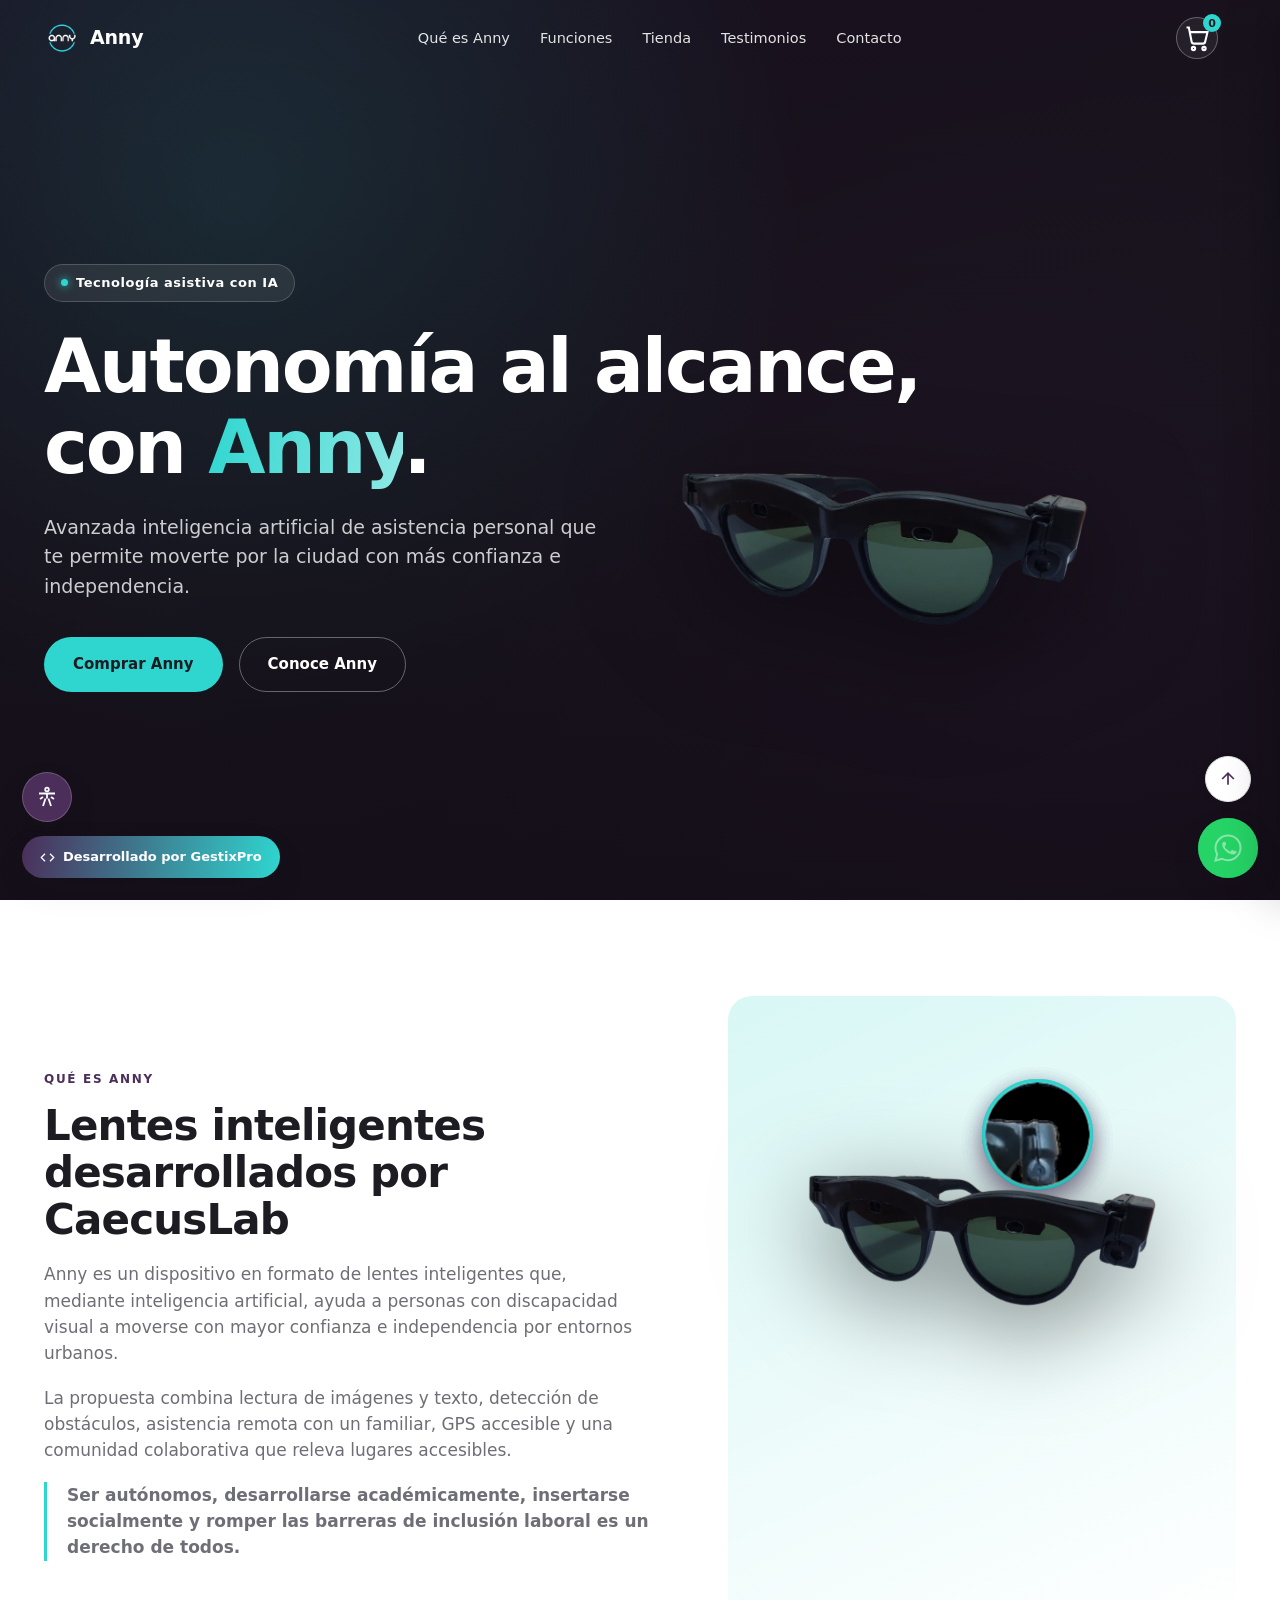
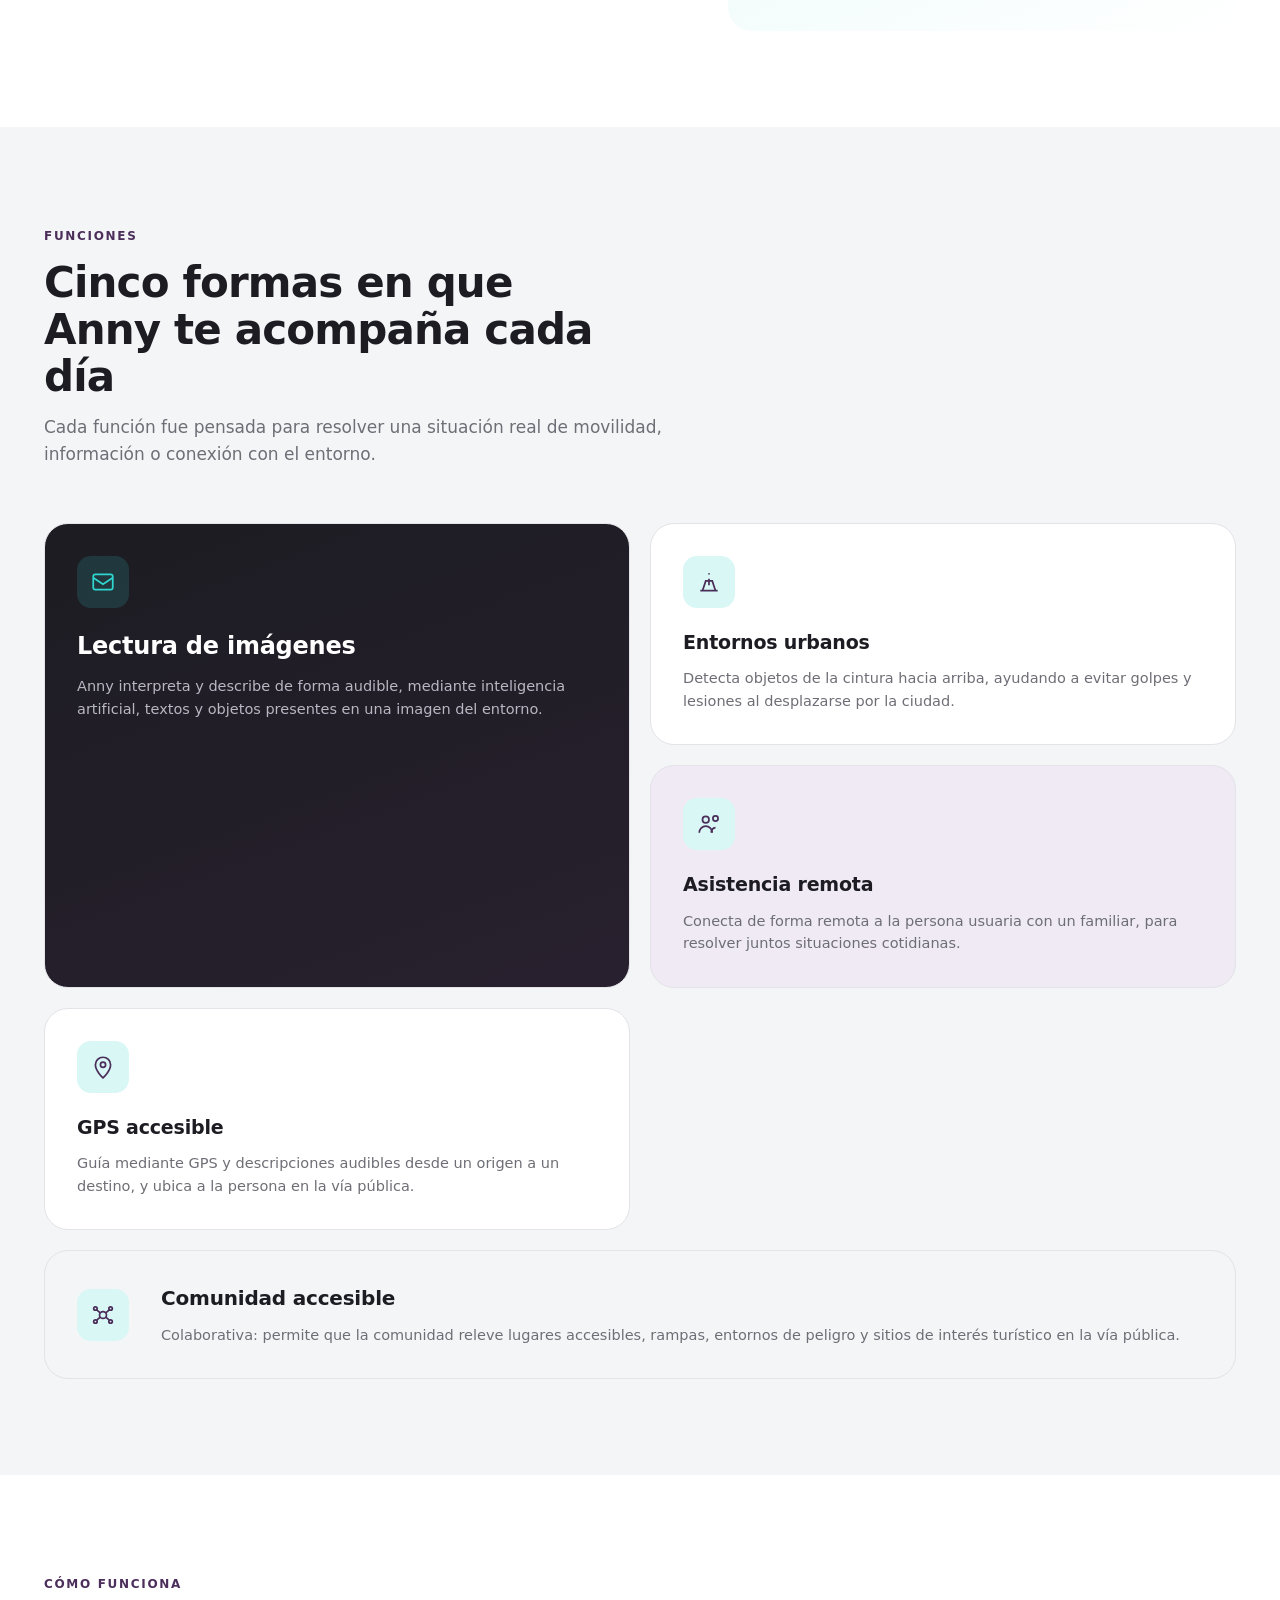
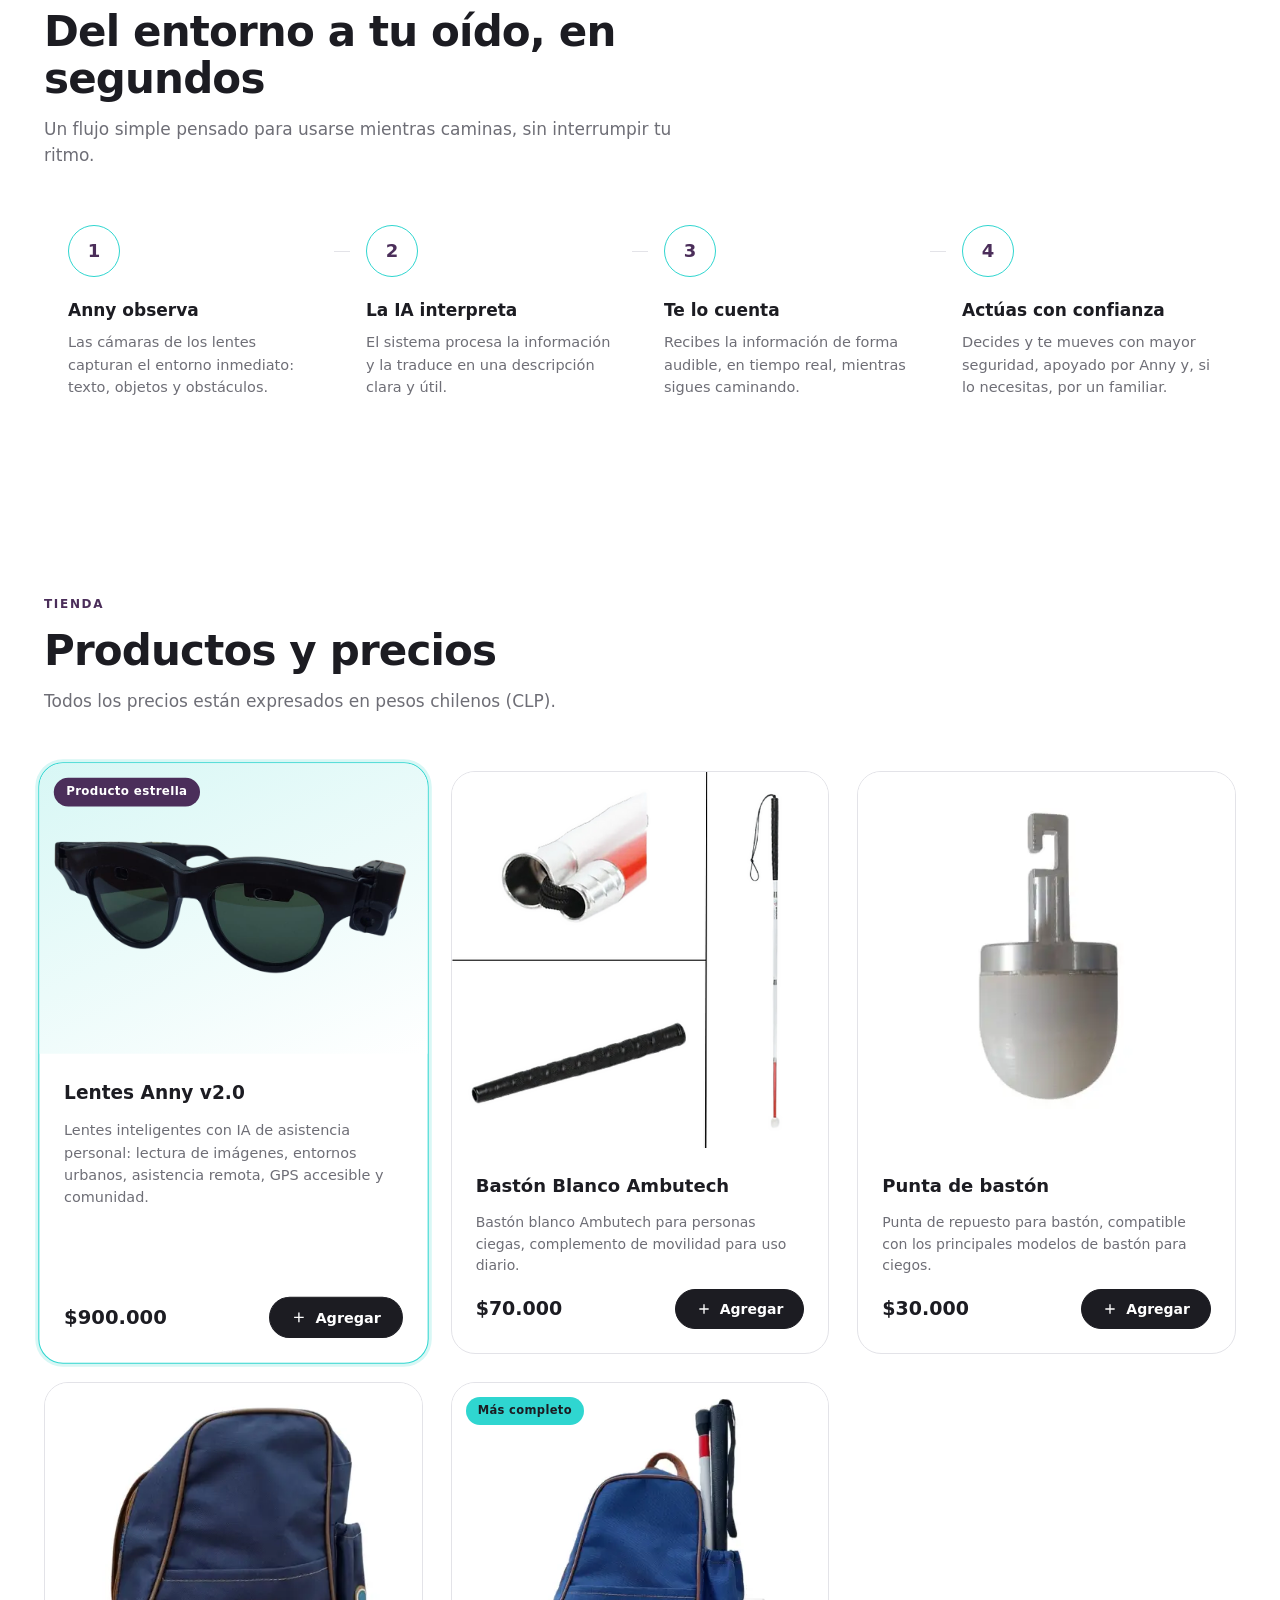
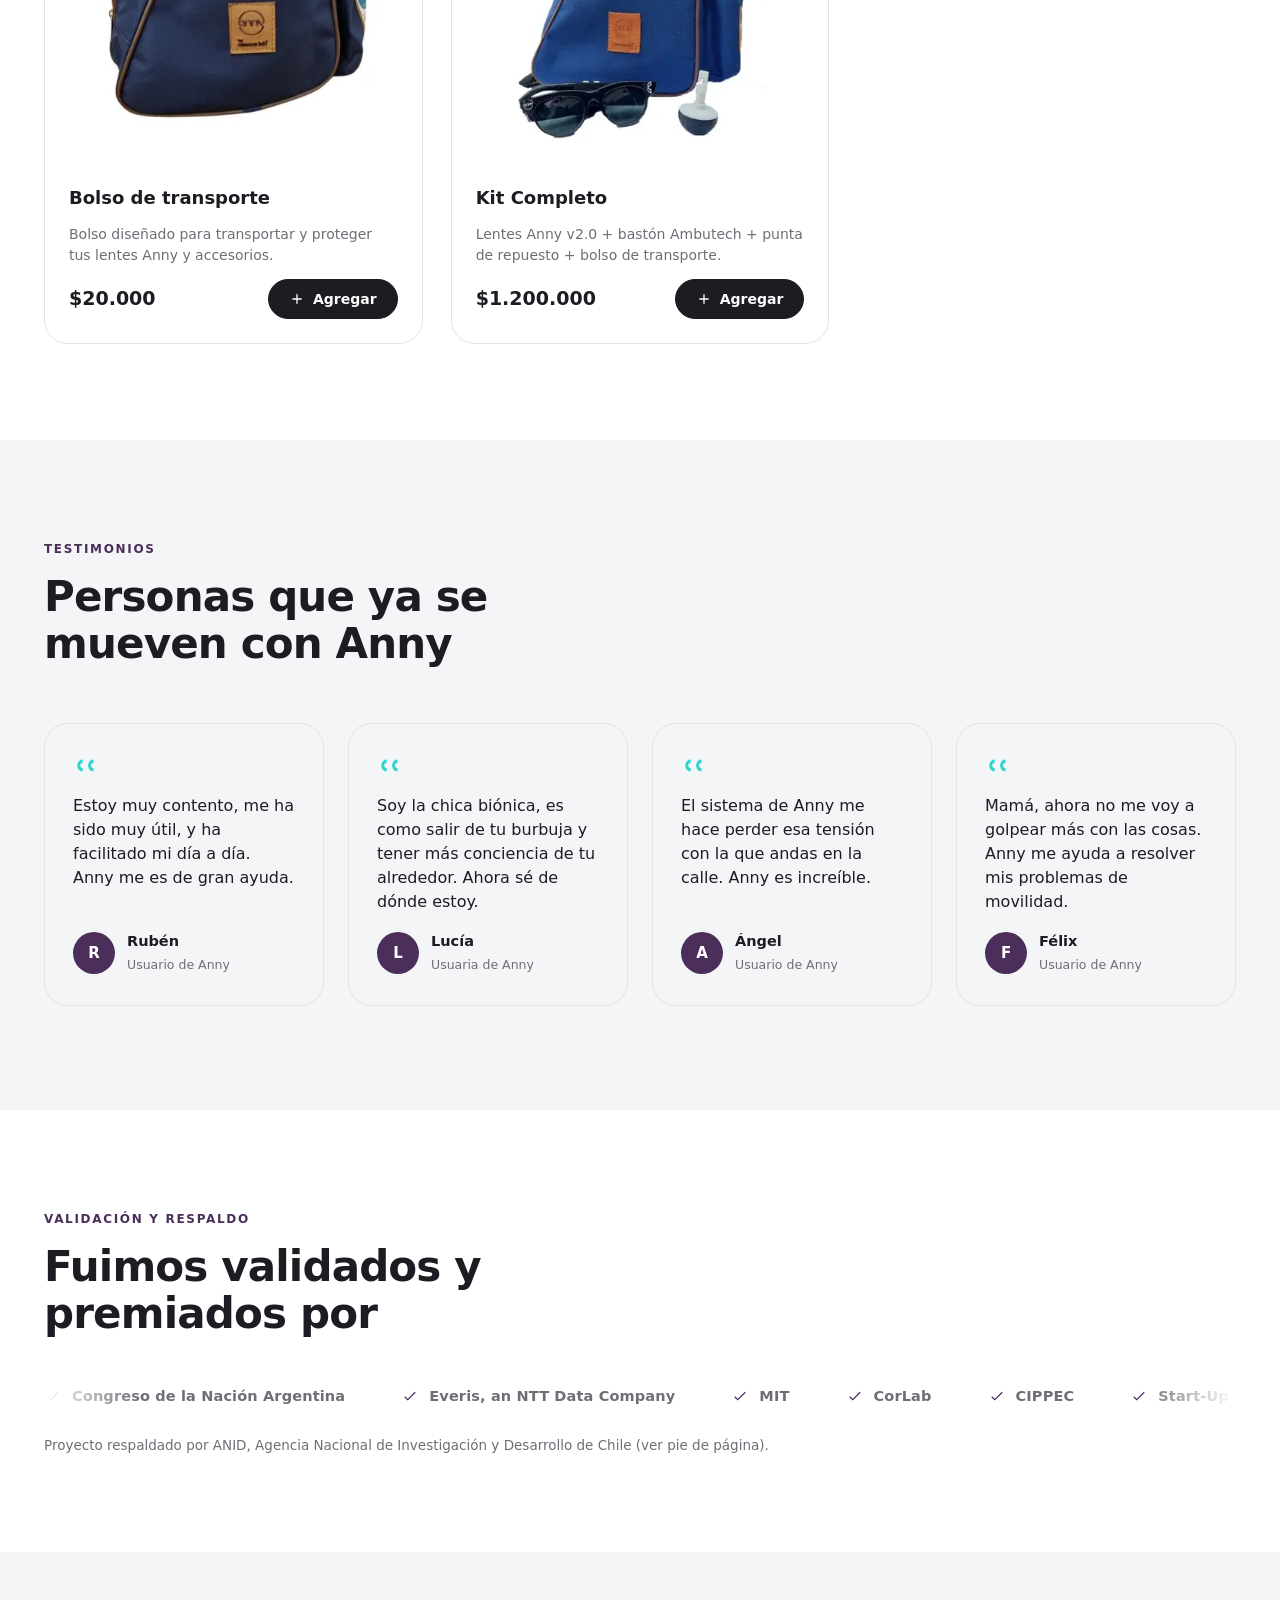
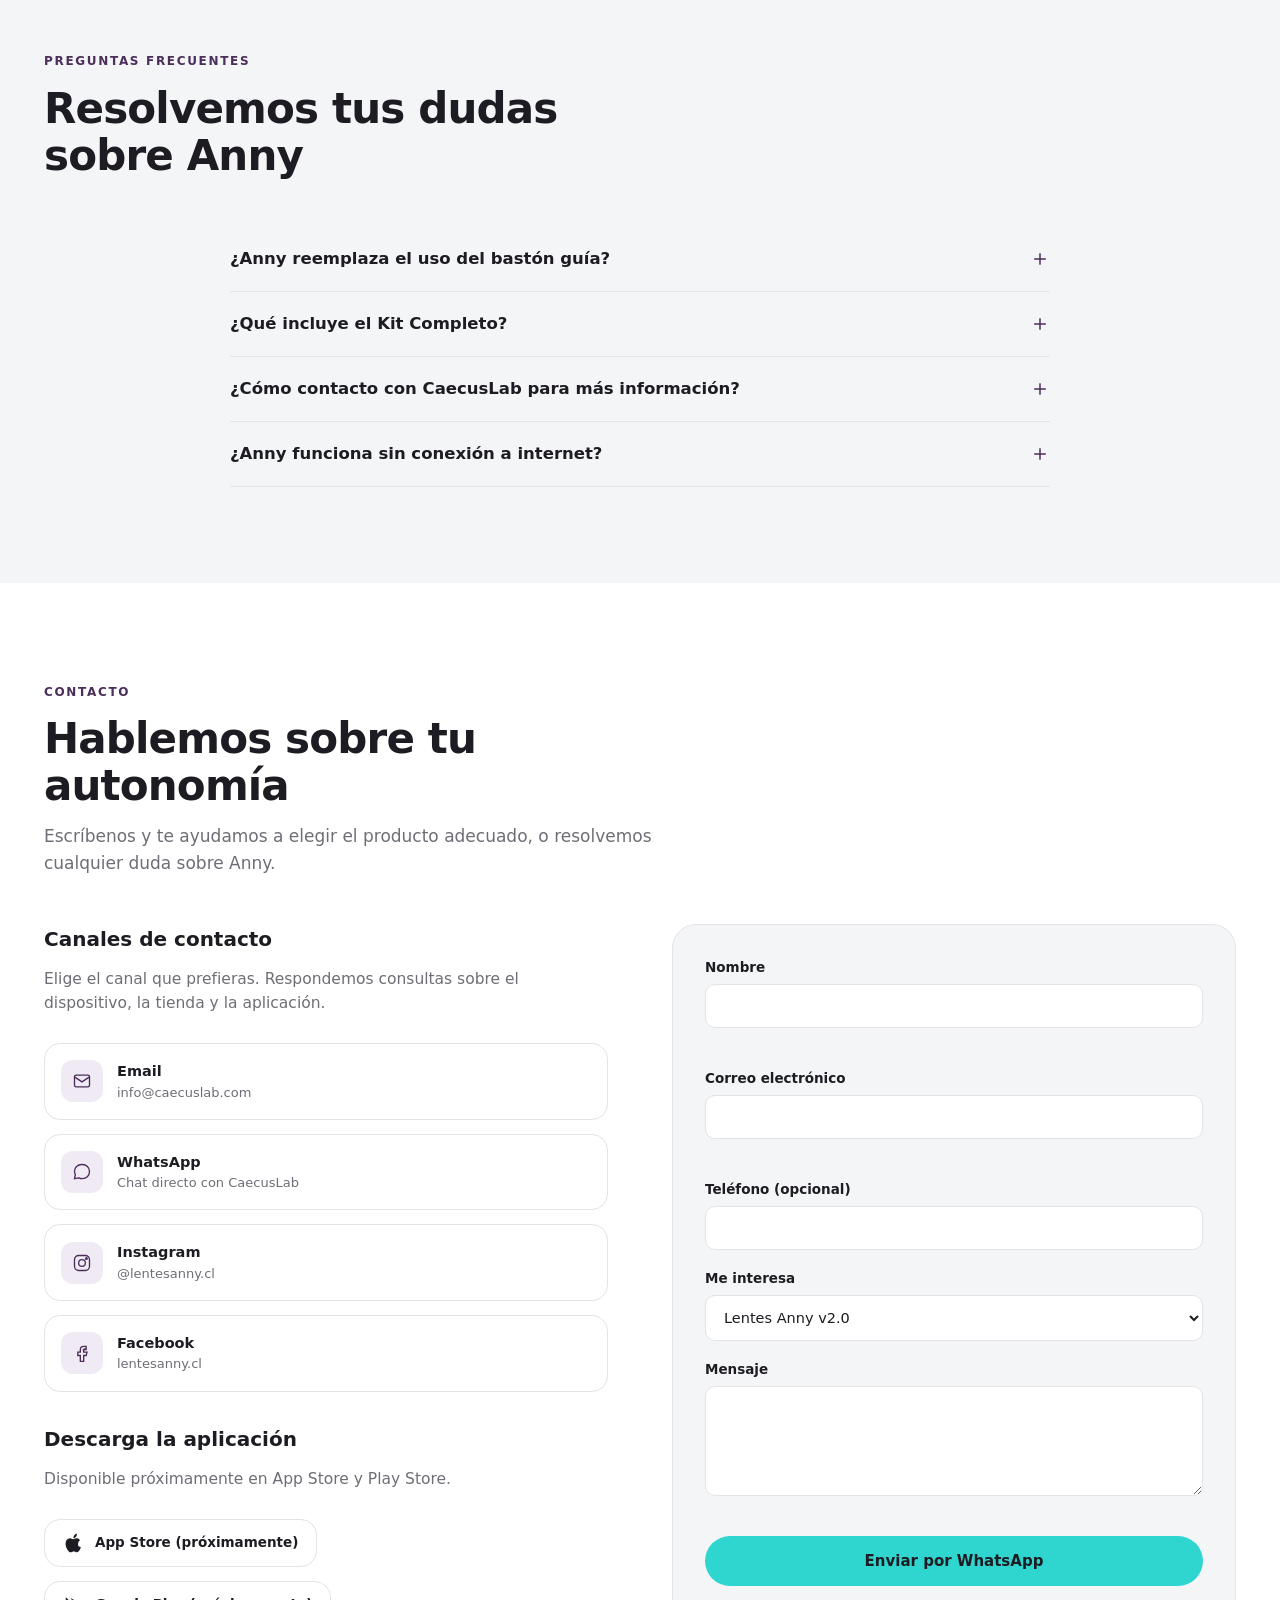
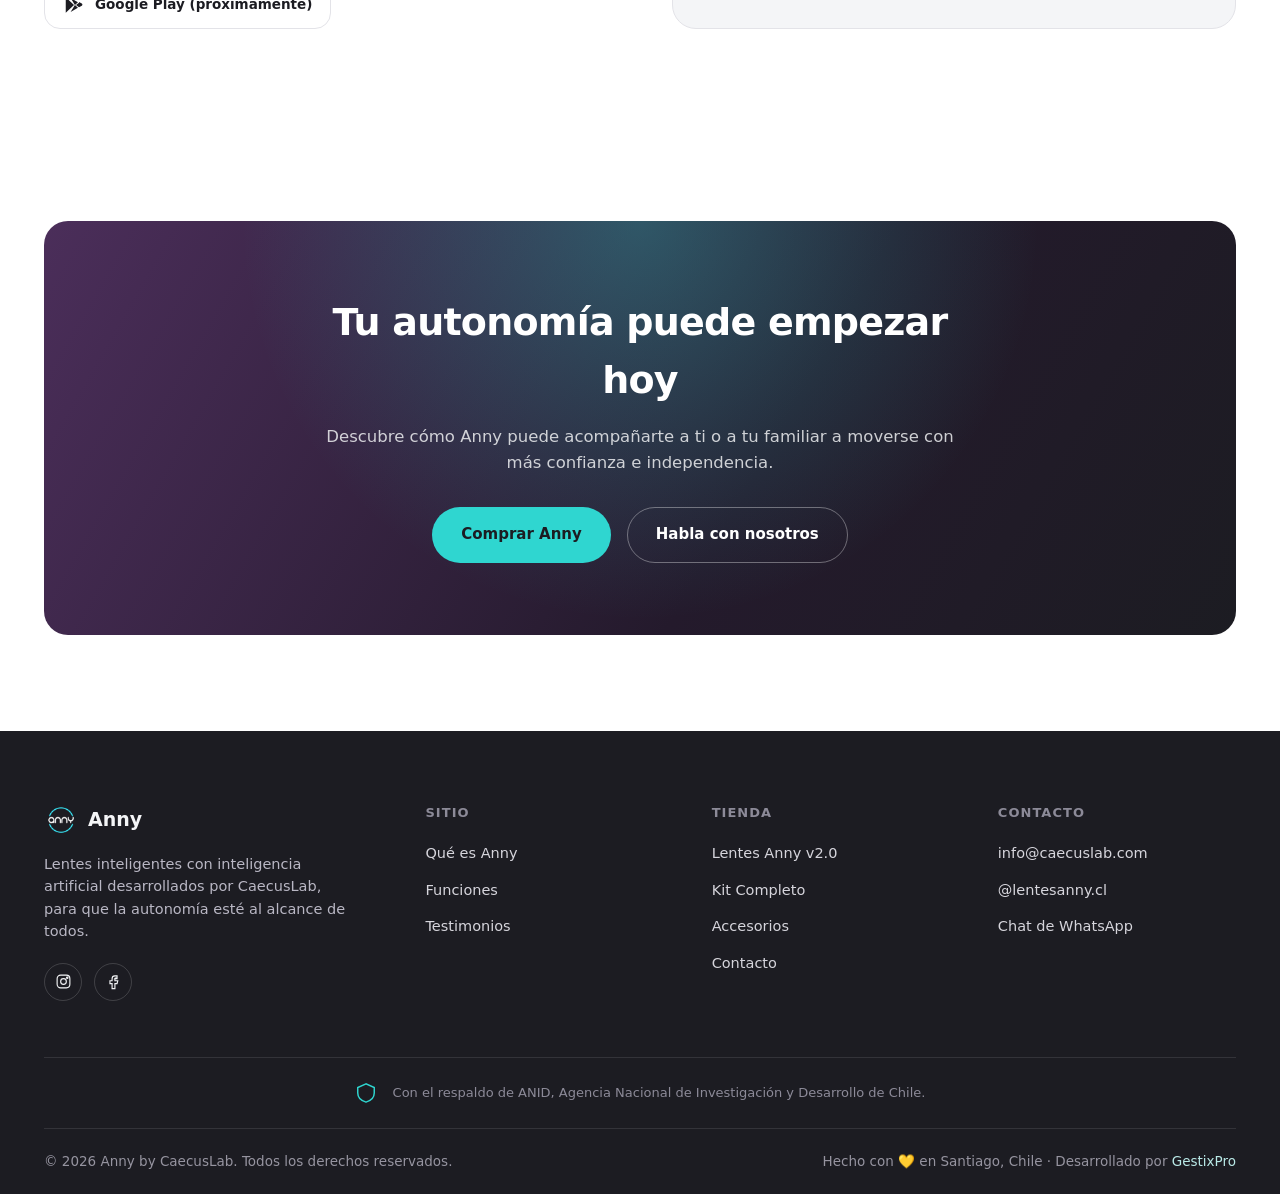
==== index.html @ d5f73e20 "Órbita de componentes en "Qué es Anny" y ajustes de secciones Reemplaza la imagen estática de la tar" ====
<!DOCTYPE html>
<html lang="es">
<head>
<meta charset="UTF-8">
<meta name="viewport" content="width=device-width, initial-scale=1.0">
<title>Anny by CaecusLab — Lentes inteligentes con IA para autonomía visual</title>
<meta name="description" content="Anny es un dispositivo en formato de lentes inteligentes que, mediante inteligencia artificial, ayuda a personas con discapacidad visual a moverse con mayor confianza e independencia. Autonomía al alcance.">
<meta name="keywords" content="lentes inteligentes, discapacidad visual, inteligencia artificial, tecnología asistiva, CaecusLab, Anny, accesibilidad">
<link rel="canonical" href="https://lentesanny.cl/">
<meta property="og:type" content="website">
<meta property="og:title" content="Anny by CaecusLab — Autonomía al alcance">
<meta property="og:description" content="Lentes inteligentes con inteligencia artificial que ayudan a personas con discapacidad visual a moverse con confianza e independencia.">
<meta property="og:url" content="https://lentesanny.cl/">
<meta property="og:locale" content="es_CL">
<meta name="twitter:card" content="summary_large_image">
<meta name="twitter:title" content="Anny by CaecusLab — Autonomía al alcance">
<meta name="twitter:description" content="Lentes inteligentes con IA para personas con discapacidad visual. Movilidad, seguridad y comunidad.">
<meta name="theme-color" content="#1C1C22">
<link rel="icon" type="image/png" href="assets/img/anny_logotipo.png">

<style>
/* ==========================================================================
   VARIABLES
   ========================================================================== */
:root{
  --purple:#4B2E5A;
  --purple-light:#EFEAF4;
  --turquoise:#2FD6D0;
  --turquoise-light:#D8F7F5;
  --white:#FFFFFF;
  --gray-light:#F4F5F7;
  --gray-mid:#6E6E76;
  --dark:#1C1C22;
  --border:#E3E3E8;
  --orange:#E8934A;
  --green:#4CAF7D;

  --font-display: 'Outfit', 'Segoe UI', system-ui, sans-serif;
  --font-body: 'Outfit', 'Segoe UI', system-ui, sans-serif;

  --radius-s:10px;
  --radius-m:16px;
  --radius-l:24px;
  --radius-pill:999px;

  --shadow-s: 0 2px 10px rgba(28,28,34,.05);
  --shadow-m: 0 12px 32px rgba(28,28,34,.08);
  --glow: 0 0 24px rgba(47,214,208,.35);

  --ease: cubic-bezier(.16,1,.3,1);
  --nav-h: 76px;
}

/* Accessibility modes toggled via body classes */
body.a11y-grayscale{ filter: grayscale(1); }
body.a11y-high-contrast{ background:#000 !important; }
body.a11y-high-contrast, body.a11y-high-contrast *{
  background-color:#000 !important; color:#fff !important; border-color:#fff !important;
}
body.a11y-negative-contrast{ filter: invert(1) hue-rotate(180deg); }
body.a11y-light-bg, body.a11y-light-bg *{
  background-color:#fff !important; color:#111 !important;
}
body.a11y-underline-links a{ text-decoration: underline !important; }
body.a11y-readable-font, body.a11y-readable-font *{
  font-family: Arial, Helvetica, sans-serif !important; letter-spacing: .01em !important;
}

@font-face{
  font-family:'Outfit';
  font-style:normal;
  font-weight:100 900;
  font-display:swap;
  src: local('Outfit');
}

*,*::before,*::after{ box-sizing:border-box; }
html{ scroll-behavior:smooth; -webkit-text-size-adjust:100%; }
html:focus-within{ scroll-behavior:smooth; }
@media (prefers-reduced-motion: reduce){
  html{ scroll-behavior:auto; }
  *,*::before,*::after{ animation-duration:.001ms !important; animation-iteration-count:1 !important; transition-duration:.001ms !important; scroll-behavior:auto !important; }
}

body{
  margin:0;
  font-family:var(--font-body);
  color:var(--dark);
  background:var(--white);
  line-height:1.55;
  font-size:16px;
  -webkit-font-smoothing:antialiased;
}

img{ max-width:100%; display:block; }
a{ color:inherit; text-decoration:none; }
button{ font-family:inherit; cursor:pointer; }
ul{ margin:0; padding:0; list-style:none; }
h1,h2,h3,h4,p{ margin:0; }

.container{ width:100%; max-width:1240px; margin:0 auto; padding:0 24px; }

:focus-visible{ outline:2px solid var(--turquoise); outline-offset:3px; border-radius:4px; }

.sr-only{
  position:absolute; width:1px; height:1px; padding:0; margin:-1px;
  overflow:hidden; clip:rect(0,0,0,0); white-space:nowrap; border:0;
}
.skip-link{
  position:absolute; left:16px; top:-60px; background:var(--dark); color:#fff;
  padding:12px 20px; border-radius:var(--radius-s); z-index:1000; transition:top .2s var(--ease);
}
.skip-link:focus{ top:16px; }

/* Section rhythm */
.section{ padding:96px 0; }
.section--tight{ padding:72px 0; }
.section--dark{ background:var(--dark); color:#F4F5F7; }
.section--alt{ background:var(--gray-light); }

.eyebrow{
  display:inline-block; font-size:12px; font-weight:600; letter-spacing:.14em;
  text-transform:uppercase; color:var(--purple); margin-bottom:14px;
}
.section--dark .eyebrow{ color:var(--turquoise); }

h2.section-title{
  font-size:clamp(28px,4vw,42px); font-weight:700; letter-spacing:-.02em; line-height:1.12;
  max-width:20ch;
}
.section-sub{
  color:var(--gray-mid); font-size:17px; max-width:60ch; margin-top:14px;
}
.section--dark .section-sub{ color:#B9B7C4; }

/* Buttons */
.btn{
  display:inline-flex; align-items:center; justify-content:center; gap:8px;
  padding:15px 28px; border-radius:var(--radius-pill); font-weight:600; font-size:15px;
  border:1px solid transparent; transition:transform .18s var(--ease), box-shadow .18s var(--ease), background .18s var(--ease), opacity .18s var(--ease);
  white-space:nowrap;
}
.btn:active{ transform: translateY(1px) scale(.98); }
.btn-primary{ background:var(--turquoise); color:var(--dark); }
.btn-primary:hover{ box-shadow:var(--glow); }
.btn-ghost-dark{ border-color:rgba(255,255,255,.35); color:#fff; background:transparent; }
.btn-ghost-dark:hover{ background:rgba(255,255,255,.08); }
.btn-outline{ border-color:var(--purple); color:var(--purple); background:transparent; }
.btn-outline:hover{ background:var(--purple-light); }
.btn-block{ width:100%; }
.btn-sm{ padding:10px 18px; font-size:14px; }

/* ==========================================================================
   NAVBAR
   ========================================================================== */
.navbar{
  position:fixed; top:0; left:0; right:0; z-index:500;
  height:var(--nav-h); display:flex; align-items:center;
  background:rgba(28,28,34,.0);
  transition:background .3s var(--ease), box-shadow .3s var(--ease), height .3s var(--ease);
}
.navbar .container{ display:flex; align-items:center; justify-content:space-between; height:100%; }
.navbar.is-scrolled{
  background:rgba(28,28,34,.86); backdrop-filter:blur(16px) saturate(160%); -webkit-backdrop-filter:blur(16px) saturate(160%);
  box-shadow:0 1px 0 rgba(255,255,255,.08); height:68px;
}
.nav-brand{ display:flex; align-items:center; gap:10px; font-weight:700; font-size:19px; letter-spacing:-.01em; color:#fff; }
.nav-brand img{ width:36px; height:36px; flex:none; object-fit:contain; }

.nav-links{ display:flex; align-items:center; gap:30px; }
.nav-links a{
  font-size:14.5px; font-weight:500; color:rgba(255,255,255,.88); position:relative; padding:6px 0;
  transition:color .2s var(--ease);
}
.nav-links a::after{
  content:""; position:absolute; left:0; right:0; bottom:0; height:2px; background:var(--turquoise);
  transform:scaleX(0); transform-origin:left; transition:transform .25s var(--ease);
}
.nav-links a:hover::after, .nav-links a:focus-visible::after{ transform:scaleX(1); }

.nav-actions{ display:flex; align-items:center; gap:14px; }

.cart-btn{
  position:relative; width:42px; height:42px; border-radius:50%; border:1px solid rgba(255,255,255,.3);
  background:rgba(255,255,255,.06); display:flex; align-items:center; justify-content:center; color:#fff;
  transition:background .2s var(--ease), border-color .2s var(--ease);
  margin-right:18px;
}
.navbar.is-scrolled .cart-btn{ border-color:rgba(255,255,255,.25); color:#fff; background:rgba(255,255,255,.08); }
.cart-btn:hover{ background:var(--turquoise); border-color:var(--turquoise); color:var(--dark); }
.cart-count{
  position:absolute; top:-4px; right:-4px; min-width:18px; height:18px; padding:0 4px; border-radius:999px;
  background:var(--turquoise); color:var(--dark); font-size:11px; font-weight:700; display:flex; align-items:center; justify-content:center;
}

.nav-toggle{
  display:none; width:42px; height:42px; border-radius:50%; border:1px solid rgba(255,255,255,.3);
  background:transparent; align-items:center; justify-content:center; color:#fff;
}
.navbar.is-scrolled .nav-toggle{ color:#fff; border-color:rgba(255,255,255,.25); }

@media (max-width:940px){
  .nav-links{
    position:fixed; top:var(--nav-h); left:0; right:0; bottom:0; background:var(--white);
    flex-direction:column; align-items:flex-start; padding:32px 24px; gap:4px; transform:translateX(100%);
    transition:transform .3s var(--ease); overflow-y:auto;
  }
  .nav-links.is-open{ transform:translateX(0); }
  .nav-links a{ color:var(--dark); width:100%; padding:14px 0; border-bottom:1px solid var(--border); font-size:17px; }
  .nav-toggle{ display:flex; }
}

/* ==========================================================================
   HERO
   ========================================================================== */
.hero{
  position:relative; min-height:100dvh; display:flex; align-items:center;
  overflow:hidden; color:#fff; padding-top:var(--nav-h);
}
.hero-media{ position:absolute; inset:0; z-index:0; }
.hero-media .hero-fallback{
  position:absolute; inset:0; width:100%; height:100%; object-fit:cover; object-position:center;
}
.hero-video-frame{ position:absolute; inset:0; width:100%; height:100%; overflow:hidden; pointer-events:none; }
.hero-video-frame iframe{
  position:absolute; left:50%; bottom:0; transform:translate(-50%,8vh);
  width:max(100vw,177.78vh); aspect-ratio:16/9;
  border:0;
}
.hero-fallback{
  background:
    radial-gradient(circle at 18% 22%, rgba(47,214,208,.35), transparent 45%),
    radial-gradient(circle at 82% 78%, rgba(75,46,90,.55), transparent 50%),
    linear-gradient(160deg, #201028 0%, #1C1C22 55%, #14141a 100%);
}
.hero-media::after{
  content:""; position:absolute; inset:0;
  background:linear-gradient(180deg, rgba(20,14,24,.55) 0%, rgba(20,14,24,.72) 55%, rgba(20,14,24,.92) 100%);
}
.hero-content{
  position:relative; z-index:2; padding:60px 0 80px;
  transition:opacity .45s var(--ease), transform .45s var(--ease), visibility .45s var(--ease);
}
.hero.text-hidden .hero-content{
  opacity:0; transform:translateY(14px); visibility:hidden; pointer-events:none;
}
.hero.text-hidden .hero-media::after{ opacity:.35; transition:opacity .45s var(--ease); }
.hero-media::after{ transition:opacity .45s var(--ease); }
.hero-eyebrow{
  display:inline-flex; align-items:center; gap:8px; padding:8px 16px; border-radius:var(--radius-pill);
  background:rgba(255,255,255,.08); border:1px solid rgba(255,255,255,.18); font-size:13px; font-weight:600;
  letter-spacing:.04em; margin-bottom:24px; backdrop-filter:blur(6px);
}
.hero-eyebrow .dot{ width:7px; height:7px; border-radius:50%; background:var(--turquoise); box-shadow:0 0 8px var(--turquoise); }
.hero h1{
  font-size:clamp(38px,6.4vw,74px); font-weight:700; letter-spacing:-.03em; line-height:1.1; max-width:21ch;
}
.hero h1 em{
  font-style:normal; background:linear-gradient(100deg,var(--turquoise),#8fe9e5);
  -webkit-background-clip:text; background-clip:text; color:transparent;
}
.hero p.lead{
  margin-top:24px; font-size:clamp(16px,1.7vw,19px); color:rgba(244,245,247,.82); max-width:46ch;
}
.hero-ctas{ margin-top:36px; display:flex; gap:16px; flex-wrap:wrap; }

.hero-product{
  position:absolute; right:clamp(10px,1.6vw,32px); left:clamp(10px,1.6vw,32px);
  top:calc(var(--nav-h) + clamp(190px,24vw,320px)); z-index:2;
  display:flex; align-items:flex-start; justify-content:flex-end;
  transition:opacity .45s var(--ease), transform .45s var(--ease);
  pointer-events:none;
}
.hero-product img{
  width:min(58vw,860px); max-width:100%; height:auto; display:block;
  filter:drop-shadow(0 28px 56px rgba(0,0,0,.5));
  animation:heroProductFloat 4.5s ease-in-out infinite;
  transform-origin:50% 100%;
}
@keyframes heroProductFloat{
  0%, 100%{ transform:translateY(0) rotate(0deg); }
  50%{ transform:translateY(-16px) rotate(-1.1deg); }
}
.hero.text-hidden .hero-product{ opacity:0; transform:translateY(14px) scale(.96); }
@media (prefers-reduced-motion: reduce){
  .hero-product img{ animation:none; }
}
@media (max-width:900px){
  .hero{ flex-wrap:wrap; }
  .hero-product{ position:relative; left:auto; right:auto; top:auto; justify-content:center; margin:32px auto 0; order:2; }
  .hero-product img{ width:min(70vw,340px); }
  .hero > .container{ order:1; width:100%; }
}
@media (max-width:620px){ .hero-product img{ width:min(62vw,260px); } }

/* Hero video controls bar: solo visibles cuando el video de fondo carga correctamente */
.hero-controls{
  display:none; height:42px;
  position:absolute; left:50%; bottom:28px; transform:translateX(-50%); z-index:3;
  align-items:center; gap:6px; padding:0 5px; border-radius:var(--radius-pill);
  background:rgba(20,14,24,.42); border:1px solid rgba(255,255,255,.16);
  backdrop-filter:blur(14px) saturate(160%); -webkit-backdrop-filter:blur(14px) saturate(160%);
  box-shadow:0 10px 30px rgba(0,0,0,.25);
  opacity:1; transition:opacity .5s var(--ease), transform .5s var(--ease);
}
.hero-controls.is-dimmed{
  opacity:.16; transform:translateX(-50%) scale(.96);
}
.hero-controls.is-dimmed:focus-within{
  opacity:1; transform:translateX(-50%) scale(1);
}
.hero.video-ready:not(.video-off) .hero-controls{ display:flex; }
.hero.text-hidden{ cursor:pointer; }
.hero.cursor-hidden, .hero.cursor-hidden *{ cursor:none; }
.hero-ctrl-btn{
  display:inline-flex; align-items:center; justify-content:center; gap:8px;
  width:42px; height:42px; border-radius:50%; border:1px solid transparent; background:transparent;
  color:#fff; transition:background .2s var(--ease), color .2s var(--ease), border-color .2s var(--ease), width .25s var(--ease);
}
.hero-ctrl-btn svg{ width:19px; height:19px; flex:none; }
.hero-ctrl-btn:hover{ background:rgba(255,255,255,.14); }
.hero-ctrl-btn[aria-pressed="true"]{ background:var(--turquoise); color:var(--dark); }
.hero-ctrl-sep{ width:1px; height:22px; background:rgba(255,255,255,.18); margin:0 2px; }
.hero-ctrl-label{
  width:auto; padding:0 16px 0 14px; border-radius:var(--radius-pill); gap:8px; font-size:13px; font-weight:600;
  white-space:nowrap;
}

/* Botón standalone para reactivar el fondo de video, cuando está en modo degradado */
.hero-video-on-btn{
  display:none; align-items:center; gap:10px; height:42px;
  position:absolute; left:50%; bottom:28px; transform:translateX(-50%); z-index:3;
  padding:0 22px 0 18px; border-radius:var(--radius-pill); border:1px solid rgba(255,255,255,.18);
  background:rgba(20,14,24,.5); color:#fff; font-size:14px; font-weight:600;
  backdrop-filter:blur(14px) saturate(160%); -webkit-backdrop-filter:blur(14px) saturate(160%);
  box-shadow:0 10px 30px rgba(0,0,0,.25);
  transition:background .2s var(--ease), transform .15s var(--ease);
}
.hero-video-on-btn svg{ width:20px; height:20px; flex:none; color:var(--turquoise); }
.hero-video-on-btn:hover{ background:rgba(255,255,255,.14); }
.hero-video-on-btn:active{ transform:translateX(-50%) scale(.97); }
.hero.video-ready.video-off .hero-video-on-btn{ display:inline-flex; }
.hero.video-off .hero-media .hero-video-frame{ display:none; }

@media (max-width:640px){
  .hero{ padding-top:64px; }
  .hero-content{ padding:40px 0 64px; }
  .hero-ctas{ flex-direction:column; }
  .hero-ctas .btn{ width:100%; }
  .hero-controls{ bottom:18px; height:38px; gap:4px; padding:0 4px; }
  .hero-ctrl-btn{ width:38px; height:38px; }
  .hero-ctrl-label span{ display:none; }
  .hero-ctrl-label{ padding:0 12px; }
  .hero-video-on-btn{ bottom:18px; height:38px; padding:0 18px 0 15px; font-size:13px; }
}

/* ==========================================================================
   QUE ES ANNY
   ========================================================================== */
.about-grid{
  display:grid; grid-template-columns:1.1fr .9fr; gap:64px; align-items:center;
}
.about-copy{ max-width:760px; }
.about-copy p{ color:var(--gray-mid); font-size:17px; margin-top:18px; max-width:56ch; }
.about-quote{
  margin-top:28px; padding-left:20px; border-left:3px solid var(--turquoise); font-weight:600;
  font-size:19px; color:var(--dark); max-width:44ch;
}
.about-visual{
  position:relative; aspect-ratio:4/5; border-radius:var(--radius-l); overflow:hidden;
  background:linear-gradient(155deg,var(--purple),#241a2c);
}
.about-visual img{ width:100%; height:100%; object-fit:cover; opacity:.9; mix-blend-mode:luminosity; }
.about-visual::after{
  content:""; position:absolute; inset:0; pointer-events:none;
  background:radial-gradient(circle at 30% 20%, rgba(47,214,208,.4), transparent 55%);
}
/* Tarjeta "Qué es Anny": los lentes son el protagonista al centro y los 4
   componentes orbitan a su alrededor en sentido horario, a ritmo constante.
   El detalle de cada uno se lee en un panel anclado al pie de la tarjeta,
   para que nada se superponga nunca a los lentes. */
.about-visual--lentes{
  background:linear-gradient(155deg,var(--turquoise-light),#fff);
}
.about-visual--lentes::after{ display:none; }

/* Escenario: ocupa la parte superior y reserva el pie para el panel de texto. */
.lentes-stage{
  position:absolute; left:50%; top:42%; transform:translate(-50%,-50%);
  width:100%; aspect-ratio:1/1;
}
/* lentes.png lleva ~23% de margen transparente a cada lado: el lente visible
   ocupa sólo el 54,4% del ancho del archivo. Dimensionamos contra esa fracción
   para razonar en "lente visible" y no en "caja"; lo que sobresale de la
   tarjeta es transparente y el overflow:hidden lo absorbe. */
.about-visual--lentes{ --lentes-art:.544; }
.about-visual--lentes .about-visual-static-lentes{
  position:absolute; left:50%; top:50%; transform:translate(-50%,-50%);
  z-index:2; width:calc(68% / var(--lentes-art)); max-width:none; height:auto;
  opacity:1; mix-blend-mode:normal;
  /* Decorativo: su caja es más ancha que la tarjeta y taparía el hover de las
     fotos que pasan por detrás. Sin esto no se pueden apuntar en esa mitad. */
  pointer-events:none;
  filter:drop-shadow(0 22px 44px rgba(75,46,90,.3));
  transition:opacity .4s var(--ease);
}
.about-visual--lentes:not(.is-filled) .about-visual-static-lentes{ opacity:0; }

/* Órbita: un anillo cuadrado por componente, girando con el mismo periodo y
   desfasado un cuarto de vuelta mediante animation-delay negativo.
   El z-index vive en el anillo (su transform crea el contexto de apilado),
   de modo que la mitad derecha del recorrido pasa por detrás de los lentes
   y la izquierda por delante. */
.lentes-orbit{
  position:absolute; left:50%; top:50%; transform:translate(-50%,-50%);
  width:72%; aspect-ratio:1/1;
}
.lentes-ring{
  position:absolute; inset:0; pointer-events:none; will-change:transform;
  animation:lentes-orbit 48s linear infinite;
  animation-delay:calc(var(--i) * -12s);
}
.lentes-dot{
  /* Centrado sobre la circunferencia del anillo, no colgando de su borde. */
  position:absolute; left:50%; top:0;
  width:30%; aspect-ratio:1/1; padding:0;
  border:3px solid var(--turquoise); border-radius:50%;
  background:#fff; cursor:pointer; pointer-events:auto;
  box-shadow:0 8px 22px rgba(75,46,90,.22); outline-offset:4px;
  will-change:transform, filter;
  /* Contrarresta el giro del anillo (la foto nunca se ve cabeza abajo) y
     aplica la perspectiva: crece al acercarse, se achica al alejarse. */
  animation:lentes-orbit-counter 48s linear infinite;
  animation-delay:calc(var(--i) * -12s);
  /* `scale` es independiente de `transform`, así no pisa la animación de órbita. */
  scale:.88; opacity:0;
  transition:scale .32s var(--ease), opacity .32s var(--ease), box-shadow .25s var(--ease);
}
.about-visual--lentes.in .lentes-dot{
  scale:1; opacity:1;
  transition-delay:calc(var(--i) * 70ms);
}
.lentes-dot img{
  width:100%; height:100%; border-radius:50%; object-fit:cover;
  opacity:1; mix-blend-mode:normal; display:block;
}
@media (hover:hover) and (pointer:fine){
  .about-visual--lentes.in .lentes-dot:hover{
    scale:1.08; box-shadow:0 14px 32px rgba(75,46,90,.34); transition-delay:0ms;
  }
}
.about-visual--lentes.in .lentes-dot:focus-visible,
.about-visual--lentes.in .lentes-dot[aria-expanded="true"]{
  scale:1.08; box-shadow:0 14px 32px rgba(75,46,90,.34); transition-delay:0ms;
}
.lentes-dot:active{ scale:1.02; }

/* Al leer un componente se detiene la órbita: el usuario no persigue el dato. */
.about-visual--lentes.is-reading .lentes-ring,
.about-visual--lentes.is-reading .lentes-dot{ animation-play-state:paused; }

/* 0% = arriba. 0–50% recorre la mitad derecha (detrás de los lentes),
   50–100% la mitad izquierda (por delante). Los saltos de z-index se hacen
   en el punto más alto y más bajo del recorrido, donde no hay solape. */
@keyframes lentes-orbit{
  0%     { transform:rotate(0deg);    z-index:1; }
  49.99% { transform:rotate(180deg);  z-index:1; }
  50%    { transform:rotate(180deg);  z-index:3; }
  99.99% { transform:rotate(359.9deg); z-index:3; }
  100%   { transform:rotate(360deg);  z-index:1; }
}
/* La contra-rotación mantiene la foto derecha. El tamaño es constante en todo
   el recorrido; la profundidad la dan el orden de apilado y un brillo apenas
   más bajo en la mitad que pasa por detrás. */
@keyframes lentes-orbit-counter{
  0%   { transform:translate(-50%,-50%) rotate(0deg);    filter:brightness(1); }
  25%  { transform:translate(-50%,-50%) rotate(-90deg);  filter:brightness(.95); }
  50%  { transform:translate(-50%,-50%) rotate(-180deg); filter:brightness(1); }
  75%  { transform:translate(-50%,-50%) rotate(-270deg); filter:brightness(1); }
  100% { transform:translate(-50%,-50%) rotate(-360deg); filter:brightness(1); }
}

/* Panel de lectura, siempre al pie y nunca sobre los lentes. */
.lentes-tip{
  position:absolute; z-index:5; left:16px; right:16px; bottom:16px;
  padding:14px 16px; border-radius:var(--radius-m);
  background:rgba(255,255,255,.97); backdrop-filter:blur(8px);
  box-shadow:0 16px 40px rgba(75,46,90,.24);
  font-size:13.5px; line-height:1.5; color:var(--gray-mid); text-align:left;
  opacity:0; transform:translateY(8px); pointer-events:none;
  transition:opacity .2s var(--ease), transform .2s var(--ease);
}
.lentes-tip strong{ display:block; color:var(--dark); margin-bottom:2px; }
.about-visual--lentes.is-reading .lentes-tip{ opacity:1; transform:translateY(0); }

@media (prefers-reduced-motion: reduce){
  .lentes-ring, .lentes-dot{ animation:none; }
  .lentes-ring{ transform:rotate(calc(var(--i) * 90deg)); z-index:3; }
  .lentes-ring:nth-child(2){ z-index:1; }
  .lentes-dot{ transform:translate(-50%,-50%) rotate(calc(var(--i) * -90deg)); }
}

.lentes-flying{
  position:absolute; top:0; left:0; z-index:60; pointer-events:none;
  /* El JS fija el ancho en px; sin esto el max-width global lo recortaría
     al llegar a la tarjeta, donde la caja del PNG supera el 100%. */
  max-width:none;
  opacity:0; will-change:transform, width, height;
  filter:drop-shadow(0 24px 48px rgba(0,0,0,.5));
}
.lentes-flying.is-active{ opacity:1; }
@media (prefers-reduced-motion: reduce){
  .lentes-flying{ display:none; }
  .about-visual--lentes .about-visual-static-lentes{ opacity:1 !important; }
  .about-visual--lentes .lentes-dot{ opacity:1; scale:1; }
}
.about-badge{
  position:absolute; left:24px; bottom:24px; z-index:2; padding:14px 18px; border-radius:var(--radius-m);
  background:rgba(255,255,255,.92); backdrop-filter:blur(8px); box-shadow:var(--shadow-m);
  display:flex; align-items:center; gap:12px;
}
.about-badge svg{ width:26px; height:26px; color:var(--purple); flex:none; }
.about-badge strong{ display:block; font-size:14px; }
.about-badge span{ display:block; font-size:12.5px; color:var(--gray-mid); }

@media (max-width:900px){
  .about-grid{ grid-template-columns:1fr; gap:36px; }
  .about-visual{ order:-1; aspect-ratio:16/10; }
  .about-visual--lentes{ order:-1; aspect-ratio:1/1; width:100%; max-width:460px; margin:0 auto; }
  .lentes-stage{ top:48%; }
  .lentes-orbit{ width:70%; }
  .about-visual--lentes .about-visual-static-lentes{ width:calc(64% / var(--lentes-art)); }
  .lentes-tip{ left:12px; right:12px; bottom:12px; font-size:13px; padding:12px 14px; }
}
/* En pantallas angostas el panel ocupa proporcionalmente más alto: se sube la
   órbita para que el texto siga cayendo por debajo de todo. */
@media (max-width:520px){
  .lentes-stage{ top:47%; }
  .lentes-orbit{ width:68%; }
  .about-visual--lentes .about-visual-static-lentes{ width:calc(62% / var(--lentes-art)); }
  .lentes-tip{ left:10px; right:10px; bottom:10px; font-size:12.5px; padding:11px 13px; }
}

/* ==========================================================================
   FUNCIONES (bento)
   ========================================================================== */
.functions-bento{
  display:grid; grid-template-columns:repeat(6,1fr); gap:20px; margin-top:56px;
}
.func-card{
  border-radius:var(--radius-l); padding:32px; position:relative; overflow:hidden;
  border:1px solid var(--border); background:var(--white); transition:transform .3s var(--ease), box-shadow .3s var(--ease);
}
.func-card:hover{ transform:translateY(-4px); box-shadow:var(--shadow-m); }
.func-card .icon-wrap{
  width:52px; height:52px; border-radius:14px; background:var(--turquoise-light); color:var(--purple);
  display:flex; align-items:center; justify-content:center; margin-bottom:20px;
}
.func-card .icon-wrap svg{ width:26px; height:26px; }
.func-card h3{ font-size:19px; font-weight:700; letter-spacing:-.01em; }
.func-card p{ margin-top:10px; color:var(--gray-mid); font-size:14.5px; }

.func-1{ grid-column:span 3; grid-row:span 2; background:linear-gradient(160deg,var(--dark),#28202e); color:#fff; }
.func-1 p{ color:#B9B7C4; }
.func-1 .icon-wrap{ background:rgba(47,214,208,.15); color:var(--turquoise); }
.func-1 h3{ font-size:24px; }

.func-2{ grid-column:span 3; }
.func-3{ grid-column:span 3; background:var(--purple-light); }
.func-4{ grid-column:span 3; }
.func-5{ grid-column:span 6; display:flex; align-items:center; gap:32px; background:var(--gray-light); }
.func-5 .icon-wrap{ margin-bottom:0; flex:none; }
.func-5 .func-text h3{ font-size:20px; }

@media (max-width:900px){
  .functions-bento{ grid-template-columns:1fr; }
  .func-1,.func-2,.func-3,.func-4,.func-5{ grid-column:span 1; }
  .func-5{ flex-direction:column; align-items:flex-start; text-align:left; }
}

/* ==========================================================================
   COMO FUNCIONA (steps)
   ========================================================================== */
.steps{
  display:grid; grid-template-columns:repeat(4,1fr); gap:0; margin-top:56px; position:relative;
}
.step{ padding:0 24px; position:relative; }
.step:not(:last-child)::after{
  content:""; position:absolute; top:26px; right:-8px; width:16px; height:1px; background:var(--border);
}
.step-num{
  width:52px; height:52px; border-radius:50%; border:1.5px solid var(--turquoise); color:var(--purple);
  display:flex; align-items:center; justify-content:center; font-weight:700; font-size:18px; margin-bottom:20px;
}
.step h3{ font-size:17px; font-weight:700; }
.step p{ margin-top:8px; color:var(--gray-mid); font-size:14.5px; }

@media (max-width:900px){
  .steps{ grid-template-columns:1fr; gap:36px; }
  .step:not(:last-child)::after{ display:none; }
  .step{ padding:0; }
}

/* ==========================================================================
   COMUNIDAD
   ========================================================================== */
.community{
  border-radius:var(--radius-l); overflow:hidden; position:relative;
  background:linear-gradient(135deg,var(--purple) 0%, var(--dark) 100%);
  padding:64px; color:#fff; display:grid; grid-template-columns:1.1fr .9fr; gap:48px; align-items:center;
}
.community::before{
  content:""; position:absolute; inset:0; opacity:.5; pointer-events:none;
  background:radial-gradient(circle at 85% 20%, rgba(47,214,208,.35), transparent 50%);
}
.community-content{ position:relative; z-index:1; }
.community-content p{ margin-top:16px; color:rgba(244,245,247,.82); max-width:48ch; font-size:16.5px; }
.community-stats{ position:relative; z-index:1; display:grid; grid-template-columns:1fr 1fr; gap:20px; }
.stat-card{
  background:rgba(255,255,255,.06); border:1px solid rgba(255,255,255,.14); border-radius:var(--radius-m);
  padding:22px; backdrop-filter:blur(6px);
}
.stat-card svg{ width:24px; height:24px; color:var(--turquoise); margin-bottom:12px; }
.stat-card strong{ display:block; font-size:15px; font-weight:700; }
.stat-card span{ display:block; margin-top:6px; font-size:13px; color:#B9B7C4; }

@media (max-width:900px){
  .community{ grid-template-columns:1fr; padding:40px 24px; }
}

/* ==========================================================================
   PRODUCTOS
   ========================================================================== */
.products-grid{ display:grid; grid-template-columns:repeat(3,1fr); gap:28px; margin-top:56px; }
.product-card{
  border:1px solid var(--border); border-radius:var(--radius-l); overflow:hidden; background:#fff;
  display:flex; flex-direction:column; transition:box-shadow .25s var(--ease), transform .25s var(--ease);
}
.product-card:hover{ box-shadow:var(--shadow-m); transform:translateY(-3px); }
.product-media{
  aspect-ratio:4/3; background:var(--gray-light); position:relative; display:flex; align-items:center; justify-content:center;
}
.product-media svg{ width:64px; height:64px; color:var(--purple); opacity:.85; }
.product-media img{ width:100%; height:100%; object-fit:cover; }
.product-card.featured .product-media{ background:linear-gradient(155deg,var(--purple),#241a2c); }
.product-card.featured .product-media svg{ color:var(--turquoise); }
.product-card.product-hero{ border-color:var(--turquoise); box-shadow:0 0 0 3px var(--turquoise-light); transform:scale(1.03); z-index:1; }
.product-card.product-hero:hover{ transform:scale(1.03) translateY(-3px); }
.product-card.product-hero .product-media{ background:linear-gradient(155deg,var(--turquoise-light),#fff); }
.product-card.product-hero .product-tag{ background:var(--purple); color:#fff; }
@media (max-width:900px){ .product-card.product-hero{ transform:none; } .product-card.product-hero:hover{ transform:translateY(-3px); } }
.product-tag{
  position:absolute; top:14px; left:14px; background:var(--turquoise); color:var(--dark); font-size:11.5px;
  font-weight:700; padding:5px 12px; border-radius:var(--radius-pill); letter-spacing:.03em;
}
.product-body{ padding:24px; display:flex; flex-direction:column; gap:12px; flex:1; }
.product-body h3{ font-size:18px; font-weight:700; }
.product-body p{ color:var(--gray-mid); font-size:14px; flex:1; }
.product-footer{ display:flex; align-items:center; justify-content:space-between; margin-top:auto; gap:12px; }
.product-price{ font-size:19px; font-weight:700; }
.add-cart-btn{
  border-radius:var(--radius-pill); background:var(--dark); color:#fff; padding:11px 20px; font-size:14px; font-weight:600;
  border:1px solid var(--dark); display:inline-flex; align-items:center; gap:8px; transition:background .2s var(--ease), transform .15s var(--ease);
}
.add-cart-btn:hover{ background:var(--purple); border-color:var(--purple); }
.add-cart-btn:active{ transform:scale(.96); }
.add-cart-btn svg{ width:16px; height:16px; }

@media (max-width:900px){ .products-grid{ grid-template-columns:1fr 1fr; } }
@media (max-width:620px){ .products-grid{ grid-template-columns:1fr; } }

/* ==========================================================================
   TESTIMONIOS
   ========================================================================== */
.testi-track-wrap{ margin-top:56px; overflow:hidden; }
.testi-track{
  display:grid; grid-auto-flow:column; grid-auto-columns:minmax(280px,1fr); gap:24px;
  overflow-x:auto; scroll-snap-type:x mandatory; padding-bottom:8px;
}
.testi-track::-webkit-scrollbar{ height:6px; }
.testi-track::-webkit-scrollbar-thumb{ background:var(--border); border-radius:99px; }
.testi-card{
  scroll-snap-align:start; border:1px solid var(--border); border-radius:var(--radius-l); padding:28px;
  background:var(--gray-light); display:flex; flex-direction:column; gap:16px;
}
.testi-card svg.quote-mark{ width:26px; height:26px; color:var(--turquoise); }
.testi-card p{ font-size:16px; line-height:1.5; color:var(--dark); flex:1; }
.testi-author{ display:flex; align-items:center; gap:12px; }
.testi-avatar{
  width:42px; height:42px; border-radius:50%; background:var(--purple); color:#fff; font-weight:700;
  display:flex; align-items:center; justify-content:center; flex:none; font-size:15px;
}
.testi-author strong{ font-size:14.5px; display:block; }
.testi-author span{ font-size:12.5px; color:var(--gray-mid); }

/* ==========================================================================
   VALIDACION
   ========================================================================== */
.trust-marquee-wrap{ overflow:hidden; margin-top:48px; -webkit-mask-image:linear-gradient(90deg,transparent,#000 8%,#000 92%,transparent); mask-image:linear-gradient(90deg,transparent,#000 8%,#000 92%,transparent); }
.trust-marquee{ display:flex; gap:56px; width:max-content; animation:trust-scroll 36s linear infinite; }
@media (prefers-reduced-motion: reduce){ .trust-marquee{ animation:none; } }
.trust-item{
  font-size:14.5px; font-weight:600; color:var(--gray-mid); white-space:nowrap; letter-spacing:.01em;
  display:flex; align-items:center; gap:10px;
}
.trust-item svg{ width:18px; height:18px; color:var(--purple); flex:none; }
@keyframes trust-scroll{ from{ transform:translateX(0);} to{ transform:translateX(-50%);} }
.anid-note{ margin-top:28px; font-size:13.5px; color:var(--gray-mid); }

/* ==========================================================================
   FAQ
   ========================================================================== */
.faq-list{ margin-top:48px; max-width:820px; margin-left:auto; margin-right:auto; }
.faq-item{ border-bottom:1px solid var(--border); }
.faq-q{
  width:100%; display:flex; align-items:center; justify-content:space-between; gap:20px;
  padding:22px 0; background:none; border:none; text-align:left; font-size:16.5px; font-weight:600; color:var(--dark);
}
.faq-q svg{ width:20px; height:20px; flex:none; transition:transform .3s var(--ease); color:var(--purple); }
.faq-item[aria-expanded="true"] .faq-q svg{ transform:rotate(45deg); }
.faq-a{ max-height:0; overflow:hidden; transition:max-height .35s var(--ease); }
.faq-a-inner{ padding:0 0 22px; color:var(--gray-mid); font-size:15.5px; }

/* ==========================================================================
   CONTACTO
   ========================================================================== */
.contact-grid{ display:grid; grid-template-columns:1fr 1fr; gap:64px; margin-top:48px; }
.contact-info h3{ font-size:20px; font-weight:700; }
.contact-info p{ color:var(--gray-mid); margin-top:12px; font-size:15.5px; }
.contact-channels{ margin-top:28px; display:flex; flex-direction:column; gap:14px; }
.contact-channel{
  display:flex; align-items:center; gap:14px; padding:16px; border:1px solid var(--border); border-radius:var(--radius-m);
  transition:border-color .2s var(--ease), background .2s var(--ease);
}
.contact-channel:hover{ border-color:var(--turquoise); background:var(--turquoise-light); }
.contact-channel .icon-wrap{ width:42px; height:42px; border-radius:12px; background:var(--purple-light); color:var(--purple); display:flex; align-items:center; justify-content:center; flex:none; }
.contact-channel .icon-wrap svg{ width:20px; height:20px; }
.contact-channel strong{ display:block; font-size:14.5px; }
.contact-channel span{ display:block; font-size:13px; color:var(--gray-mid); }

.app-buttons{ margin-top:28px; display:flex; gap:14px; flex-wrap:wrap; }
.app-btn{
  display:flex; align-items:center; gap:10px; padding:12px 18px; border:1px solid var(--border); border-radius:var(--radius-m);
  font-size:13.5px; font-weight:600; transition:border-color .2s var(--ease);
}
.app-btn:hover{ border-color:var(--purple); }
.app-btn svg{ width:22px; height:22px; }

.form-card{ border:1px solid var(--border); border-radius:var(--radius-l); padding:32px; background:var(--gray-light); }
.form-row{ display:flex; flex-direction:column; gap:6px; margin-bottom:18px; }
.form-row label{ font-size:13.5px; font-weight:600; color:var(--dark); }
.form-row input, .form-row select, .form-row textarea{
  padding:13px 14px; border-radius:var(--radius-s); border:1px solid var(--border); font-family:inherit;
  font-size:14.5px; background:#fff; color:var(--dark); transition:border-color .2s var(--ease), box-shadow .2s var(--ease);
}
.form-row input:focus, .form-row select:focus, .form-row textarea:focus{
  outline:none; border-color:var(--turquoise); box-shadow:0 0 0 3px rgba(47,214,208,.2);
}
.form-row textarea{ resize:vertical; min-height:110px; }
.form-error{ font-size:12.5px; color:#C0392B; min-height:16px; }
.form-row.has-error input, .form-row.has-error select, .form-row.has-error textarea{ border-color:#C0392B; }
.form-status{ margin-top:14px; font-size:14px; padding:12px 14px; border-radius:var(--radius-s); display:none; }
.form-status.show{ display:block; }
.form-status.ok{ background:rgba(76,175,125,.12); color:#2E7D51; }

@media (max-width:900px){ .contact-grid{ grid-template-columns:1fr; gap:40px; } }

/* ==========================================================================
   CTA FINAL
   ========================================================================== */
.cta-final{
  border-radius:var(--radius-l); background:linear-gradient(120deg,var(--purple) 0%, #241a2c 60%, var(--dark) 100%);
  color:#fff; padding:72px; text-align:center; position:relative; overflow:hidden;
}
.cta-final::after{
  content:""; position:absolute; inset:0; pointer-events:none;
  background:radial-gradient(circle at 50% 0%, rgba(47,214,208,.3), transparent 55%);
}
.cta-final-inner{ position:relative; z-index:1; max-width:640px; margin:0 auto; }
.cta-final h2{ font-size:clamp(26px,4vw,38px); font-weight:700; letter-spacing:-.02em; }
.cta-final p{ margin-top:14px; color:rgba(244,245,247,.82); font-size:16.5px; }
.cta-final .hero-ctas{ justify-content:center; margin-top:32px; }

@media (max-width:640px){ .cta-final{ padding:48px 24px; } }

/* ==========================================================================
   FOOTER
   ========================================================================== */
.site-footer{ background:var(--dark); color:#F4F5F7; padding-top:72px; }
.footer-top{ display:grid; grid-template-columns:1.4fr 1fr 1fr 1fr; gap:48px; padding-bottom:56px; }
.footer-brand{ display:flex; align-items:center; gap:10px; font-weight:700; font-size:19px; }
.footer-brand img{ width:34px; height:34px; flex:none; object-fit:contain; }
.footer-desc{ margin-top:16px; color:#B9B7C4; font-size:14.5px; max-width:34ch; }
.footer-social{ margin-top:20px; display:flex; gap:12px; }
.footer-social a{
  width:38px; height:38px; border-radius:50%; border:1px solid rgba(255,255,255,.16); display:flex;
  align-items:center; justify-content:center; transition:background .2s var(--ease), border-color .2s var(--ease);
}
.footer-social a:hover{ background:var(--turquoise); border-color:var(--turquoise); color:var(--dark); }
.footer-social svg{ width:17px; height:17px; }
.footer-col h4{ font-size:13px; text-transform:uppercase; letter-spacing:.08em; color:#8C8A98; margin-bottom:18px; font-weight:600; }
.footer-col ul li{ margin-bottom:12px; }
.footer-col ul li a{ color:#D6D5DC; font-size:14.5px; transition:color .2s var(--ease); }
.footer-col ul li a:hover{ color:var(--turquoise); }
.anid-strip{
  border-top:1px solid rgba(255,255,255,.1); padding:24px 0; display:flex; align-items:center; justify-content:center; gap:16px;
  color:#8C8A98; font-size:13px; text-align:center;
}
.anid-strip svg{ width:22px; height:22px; color:var(--turquoise); flex:none; }
.footer-bottom{
  border-top:1px solid rgba(255,255,255,.1); padding:22px 0; display:flex; justify-content:space-between;
  align-items:center; flex-wrap:wrap; gap:12px; font-size:13.5px; color:#9694A0;
}
.footer-bottom a{ color:#B9E9E7; transition:color .2s var(--ease); }
.footer-bottom a:hover{ color:var(--turquoise); }

@media (max-width:900px){ .footer-top{ grid-template-columns:1fr 1fr; } }
@media (max-width:560px){ .footer-top{ grid-template-columns:1fr; } .footer-bottom{ flex-direction:column; align-items:flex-start; } }

/* ==========================================================================
   FLOATING ELEMENTS
   ========================================================================== */
.float-stack{ position:fixed; right:22px; bottom:22px; z-index:600; display:flex; flex-direction:column; align-items:center; gap:16px; }

.whatsapp-btn{
  position:relative; width:60px; height:60px; border-radius:50%; background:#25D366; color:#fff;
  display:flex; align-items:center; justify-content:center; box-shadow:var(--shadow-m);
  animation:wa-enter .5s var(--ease) both .3s;
}
.whatsapp-btn svg{ width:30px; height:30px; }
.whatsapp-btn::before{
  content:""; position:absolute; inset:0; border-radius:50%; background:#25D366; opacity:.55;
  animation:wa-pulse 2.4s ease-out infinite;
}
@keyframes wa-pulse{ 0%{ transform:scale(1); opacity:.55;} 100%{ transform:scale(1.9); opacity:0;} }
@keyframes wa-enter{ from{ opacity:0; transform:translateY(16px) scale(.8);} to{ opacity:1; transform:translateY(0) scale(1);} }
@media (prefers-reduced-motion: reduce){ .whatsapp-btn::before{ animation:none; } }

.scrolltop-btn{
  width:46px; height:46px; border-radius:50%; background:#fff; border:1px solid var(--border); color:var(--purple);
  display:flex; align-items:center; justify-content:center; box-shadow:var(--shadow-s);
  opacity:0; pointer-events:none; transform:translateY(8px); transition:opacity .25s var(--ease), transform .25s var(--ease), background .2s, color .2s;
}
.scrolltop-btn.show{ opacity:1; pointer-events:auto; transform:translateY(0); }
.scrolltop-btn:hover{ background:var(--turquoise); color:var(--dark); }
.scrolltop-btn svg{ width:20px; height:20px; }

.gestixpro-badge{
  position:fixed; left:22px; bottom:22px; z-index:600; display:inline-flex; align-items:center; gap:8px; height:42px;
  padding:0 18px; border-radius:var(--radius-pill); color:#fff; font-size:13px; font-weight:600;
  background:linear-gradient(100deg,var(--purple),var(--turquoise)); box-shadow:var(--shadow-m);
  transition:transform .2s var(--ease), box-shadow .2s var(--ease);
}
.gestixpro-badge:hover{ transform:translateY(-3px); box-shadow:0 16px 28px rgba(28,28,34,.18); }
.gestixpro-badge svg{ width:15px; height:15px; }

.a11y-toggle{
  position:fixed; left:22px; bottom:78px; z-index:600; width:50px; height:50px; border-radius:50%;
  background:var(--purple); color:#fff; display:flex; align-items:center; justify-content:center; box-shadow:var(--shadow-m);
  border:1px solid rgba(255,255,255,.2);
}
.a11y-toggle svg{ width:24px; height:24px; }
.a11y-toggle:hover{ background:var(--dark); }

/* Botón fijo (junto al de accesibilidad) para pasar al fondo degradado del hero.
   Mismo tamaño que .a11y-toggle. Solo visible mientras el video de fondo esté disponible y activo. */
.hero-video-off-btn{
  display:none; position:fixed; left:86px; bottom:78px; z-index:600; width:50px; height:50px; border-radius:50%;
  background:var(--purple); color:#fff; align-items:center; justify-content:center; box-shadow:var(--shadow-m);
  border:1px solid rgba(255,255,255,.2); transition:background .2s var(--ease), transform .15s var(--ease);
}
.hero-video-off-btn svg{ width:22px; height:22px; }
.hero-video-off-btn:hover{ background:var(--dark); }
.hero-video-off-btn:active{ transform:scale(.94); }
body.hero-video-ready.hero-in-view:not(.hero-video-off) .hero-video-off-btn{ display:flex; }

@media (max-width:620px){
  .float-stack{ right:14px; bottom:14px; gap:12px; }
  .whatsapp-btn{ width:52px; height:52px; }
  .scrolltop-btn{ width:40px; height:40px; }
  .gestixpro-badge{ left:14px; bottom:14px; height:38px; padding:0 14px; font-size:12px; }
  .gestixpro-badge span{ display:inline; }
  .a11y-toggle{ left:14px; bottom:70px; width:44px; height:44px; }
  .hero-video-off-btn{ left:66px; bottom:70px; width:44px; height:44px; }
  .hero-video-off-btn svg{ width:19px; height:19px; }
}

/* Accessibility panel */
.a11y-panel{
  position:fixed; left:22px; bottom:138px; z-index:601; width:290px; max-width:calc(100vw - 40px);
  background:#fff; border:1px solid var(--border); border-radius:var(--radius-m); box-shadow:var(--shadow-m);
  padding:20px; transform:translateY(12px) scale(.97); opacity:0; pointer-events:none; transition:all .22s var(--ease);
}
.a11y-panel.open{ transform:translateY(0) scale(1); opacity:1; pointer-events:auto; }
.a11y-panel h4{ font-size:14px; font-weight:700; margin-bottom:14px; }
.a11y-grid{ display:grid; grid-template-columns:1fr 1fr; gap:8px; }
.a11y-btn{
  display:flex; align-items:center; gap:8px; padding:9px 10px; border-radius:var(--radius-s); border:1px solid var(--border);
  background:var(--gray-light); font-size:12.5px; font-weight:600; color:var(--dark); text-align:left;
}
.a11y-btn:hover, .a11y-btn.active{ border-color:var(--turquoise); background:var(--turquoise-light); }
.a11y-btn svg{ width:15px; height:15px; flex:none; }
.a11y-reset{ grid-column:span 2; justify-content:center; background:var(--dark); color:#fff; border-color:var(--dark); }

/* ==========================================================================
   CART DRAWER
   ========================================================================== */
.cart-overlay{
  position:fixed; inset:0; background:rgba(20,14,24,.5); z-index:700; opacity:0; pointer-events:none;
  transition:opacity .3s var(--ease); backdrop-filter:blur(2px);
}
.cart-overlay.open{ opacity:1; pointer-events:auto; }
.cart-drawer{
  position:fixed; top:0; right:0; bottom:0; width:420px; max-width:92vw; background:#fff; z-index:701;
  transform:translateX(100%); transition:transform .35s var(--ease); display:flex; flex-direction:column;
  box-shadow:-16px 0 40px rgba(0,0,0,.18);
}
.cart-drawer.open{ transform:translateX(0); }
.cart-head{ padding:24px; display:flex; align-items:center; justify-content:space-between; border-bottom:1px solid var(--border); }
.cart-head h3{ font-size:18px; font-weight:700; }
.cart-close{ width:36px; height:36px; border-radius:50%; display:flex; align-items:center; justify-content:center; border:1px solid var(--border); }
.cart-close:hover{ background:var(--gray-light); }
.cart-close svg{ width:16px; height:16px; }
.cart-body{ flex:1; overflow-y:auto; padding:20px 24px; }
.cart-empty{ text-align:center; padding:60px 20px; color:var(--gray-mid); }
.cart-empty svg{ width:48px; height:48px; margin:0 auto 16px; color:var(--border); }
.cart-item{ display:flex; gap:14px; padding:16px 0; border-bottom:1px solid var(--border); }
.cart-item-thumb{
  width:64px; height:64px; border-radius:var(--radius-s); background:var(--gray-light); flex:none;
  display:flex; align-items:center; justify-content:center; color:var(--purple);
}
.cart-item-thumb svg{ width:26px; height:26px; }
.cart-item-thumb img{ width:100%; height:100%; object-fit:cover; border-radius:var(--radius-s); }
.cart-item-info{ flex:1; min-width:0; }
.cart-item-info h5{ font-size:14.5px; font-weight:600; }
.cart-item-price{ font-size:13.5px; color:var(--gray-mid); margin-top:4px; }
.cart-item-qty{ display:flex; align-items:center; gap:10px; margin-top:10px; }
.qty-btn{ width:26px; height:26px; border-radius:50%; border:1px solid var(--border); display:flex; align-items:center; justify-content:center; font-size:15px; line-height:1; }
.qty-btn:hover{ background:var(--gray-light); }
.cart-item-remove{ font-size:12.5px; color:#C0392B; margin-top:8px; font-weight:600; }
.cart-foot{ border-top:1px solid var(--border); padding:22px 24px; }
.cart-total-row{ display:flex; justify-content:space-between; font-size:16px; font-weight:700; margin-bottom:16px; }
.cart-note{ font-size:12.5px; color:var(--gray-mid); margin-top:10px; text-align:center; }

/* toast */
.toast{
  position:fixed; top:24px; left:50%; transform:translateX(-50%) translateY(-16px); z-index:800;
  background:var(--dark); color:#fff; padding:14px 22px; border-radius:var(--radius-pill); font-size:14px; font-weight:600;
  opacity:0; pointer-events:none; transition:all .3s var(--ease); display:flex; align-items:center; gap:10px; box-shadow:var(--shadow-m);
}
.toast.show{ opacity:1; transform:translateX(-50%) translateY(0); }
.toast svg{ width:18px; height:18px; color:var(--turquoise); }

/* Reveal-on-scroll */
.reveal{ opacity:0; transform:translateY(28px); transition:opacity .7s var(--ease), transform .7s var(--ease); }
.reveal.in{ opacity:1; transform:translateY(0); }
@media (prefers-reduced-motion: reduce){ .reveal{ opacity:1; transform:none; transition:none; } }

@media (max-width:640px){
  .section{ padding:64px 0; }
  .community, .cta-final{ padding:36px 22px; }
}
</style>
</head>
<body class="hero-in-view">

<a href="#main" class="skip-link">Saltar al contenido principal</a>

<!-- ==========================================================================
     NAVBAR
     ========================================================================== -->
<header class="navbar" id="navbar">
  <div class="container">
    <a href="#inicio" class="nav-brand" aria-label="Anny by CaecusLab, ir al inicio">
      <img src="assets/img/anny_logotipo.png" alt="Logotipo de Anny">
      Anny
    </a>
    <nav class="nav-links" id="navLinks" aria-label="Navegación principal">
      <a href="#que-es">Qué es Anny</a>
      <a href="#funciones">Funciones</a>
      <a href="#productos">Tienda</a>
      <a href="#testimonios">Testimonios</a>
      <a href="#contacto">Contacto</a>
    </nav>
    <div class="nav-actions">
      <button class="cart-btn" id="cartOpenBtn" aria-label="Abrir carro de compras" aria-haspopup="dialog">
        <svg viewBox="0 0 24 24" fill="none" stroke="currentColor" stroke-width="1.8" aria-hidden="true"><path d="M3 3h2l2.4 12.2a2 2 0 0 0 2 1.6h7.6a2 2 0 0 0 2-1.6L21 7H6"/><circle cx="9" cy="21" r="1.4"/><circle cx="18" cy="21" r="1.4"/></svg>
        <span class="cart-count" id="cartCount" aria-hidden="true">0</span>
        <span class="sr-only" id="cartCountText">0 productos en el carro</span>
      </button>
      <button class="nav-toggle" id="navToggle" aria-label="Abrir menú de navegación" aria-expanded="false" aria-controls="navLinks">
        <svg viewBox="0 0 24 24" fill="none" stroke="currentColor" stroke-width="1.8" aria-hidden="true"><path id="navToggleIcon" d="M3 6h18M3 12h18M3 18h18"/></svg>
      </button>
    </div>
  </div>
</header>

<main id="main">

<!-- ==========================================================================
     HERO
     ========================================================================== -->
<section class="hero" id="inicio">
  <div class="hero-media" aria-hidden="true">
    <div class="hero-fallback"></div>
    <!-- Video de fondo servido desde Vimeo en modo "background" (sin controles, título ni marca en ningún momento). -->
    <div class="hero-video-frame" id="heroVideoFrame">
      <iframe id="heroVimeoPlayer" src="https://player.vimeo.com/video/1221009134?background=1&autoplay=1&loop=1&muted=1&autopause=0&app_id=122963" frameborder="0" allow="autoplay; fullscreen; picture-in-picture" title="Video de Anny, lentes inteligentes de CaecusLab"></iframe>
    </div>
  </div>
  <div class="hero-product" id="heroProduct" aria-hidden="true">
    <img id="heroProductImg" src="assets/img/productos/lentes.png" alt="">
  </div>
  <div class="container">
    <div class="hero-content" id="heroContent">
      <span class="hero-eyebrow"><span class="dot" aria-hidden="true"></span> Tecnología asistiva con IA</span>
      <h1>Autonomía al alcance,<br>con <em>Anny</em>.</h1>
      <p class="lead">Avanzada inteligencia artificial de asistencia personal que te permite moverte por la ciudad con más confianza e independencia.</p>
      <div class="hero-ctas">
        <a href="#productos" class="btn btn-primary">Comprar Anny</a>
        <a href="#que-es" class="btn btn-ghost-dark">Conoce Anny</a>
      </div>
    </div>
  </div>

  <div class="hero-controls" role="group" aria-label="Controles del video de fondo">
    <button class="hero-ctrl-btn" id="heroRestartBtn" type="button" aria-label="Reproducir el video desde el principio">
      <svg viewBox="0 0 24 24" fill="none" stroke="currentColor" stroke-width="1.8" aria-hidden="true"><path d="M3 12a9 9 0 1 1 3 6.7"/><path d="M3 8v5h5"/></svg>
    </button>
    <div class="hero-ctrl-sep" aria-hidden="true"></div>
    <button class="hero-ctrl-btn" id="heroPlayBtn" type="button" aria-pressed="false" aria-label="Pausar video">
      <svg class="icon-pause" viewBox="0 0 24 24" fill="none" stroke="currentColor" stroke-width="1.8" aria-hidden="true"><rect x="6" y="5" width="4" height="14" rx="1"/><rect x="14" y="5" width="4" height="14" rx="1"/></svg>
      <svg class="icon-play" viewBox="0 0 24 24" fill="none" stroke="currentColor" stroke-width="1.8" aria-hidden="true" style="display:none;"><path d="M7 5v14l12-7L7 5z"/></svg>
    </button>
    <button class="hero-ctrl-btn" id="heroMuteBtn" type="button" aria-pressed="false" aria-label="Activar sonido del video">
      <svg class="icon-muted" viewBox="0 0 24 24" fill="none" stroke="currentColor" stroke-width="1.8" aria-hidden="true"><path d="M4 9v6h4l5 4V5L8 9H4z"/><path d="m16.5 9.5 4 4M20.5 9.5l-4 4"/></svg>
      <svg class="icon-sound" viewBox="0 0 24 24" fill="none" stroke="currentColor" stroke-width="1.8" aria-hidden="true" style="display:none;"><path d="M4 9v6h4l5 4V5L8 9H4z"/><path d="M16.5 8.5a5 5 0 0 1 0 7M19 6a8.5 8.5 0 0 1 0 12"/></svg>
    </button>
    <div class="hero-ctrl-sep" aria-hidden="true"></div>
    <button class="hero-ctrl-btn hero-ctrl-label" id="heroHideTextBtn" type="button" aria-pressed="false" aria-label="Ocultar texto para ver el video con más claridad">
      <svg class="icon-eye" viewBox="0 0 24 24" fill="none" stroke="currentColor" stroke-width="1.8" aria-hidden="true"><path d="M2 12s3.5-7 10-7 10 7 10 7-3.5 7-10 7S2 12 2 12z"/><circle cx="12" cy="12" r="3"/></svg>
      <svg class="icon-eye-off" viewBox="0 0 24 24" fill="none" stroke="currentColor" stroke-width="1.8" aria-hidden="true" style="display:none;"><path d="M2 12s3.5-7 10-7 10 7 10 7-3.5 7-10 7S2 12 2 12z"/><circle cx="12" cy="12" r="3"/><path d="m3 3 18 18"/></svg>
      <span id="heroHideTextLabel">Ocultar texto</span>
    </button>
  </div>

  <button class="hero-video-on-btn" id="heroVideoOnBtn" type="button" aria-label="Mostrar el video de fondo, con el texto visible y sin sonido">
    <svg viewBox="0 0 24 24" fill="none" stroke="currentColor" stroke-width="1.8" aria-hidden="true"><rect x="2.5" y="6" width="14" height="12" rx="2"/><path d="m16.5 10.5 5-3v9l-5-3"/></svg>
    <span>Ver video de fondo</span>
  </button>
</section>

<!-- ==========================================================================
     QUE ES ANNY
     ========================================================================== -->
<section class="section" id="que-es">
  <div class="container">
    <div class="about-grid">
      <div class="about-copy reveal">
        <span class="eyebrow">Qué es Anny</span>
        <h2 class="section-title">Lentes inteligentes desarrollados por CaecusLab</h2>
        <p>Anny es un dispositivo en formato de lentes inteligentes que, mediante inteligencia artificial, ayuda a personas con discapacidad visual a moverse con mayor confianza e independencia por entornos urbanos.</p>
        <p>La propuesta combina lectura de imágenes y texto, detección de obstáculos, asistencia remota con un familiar, GPS accesible y una comunidad colaborativa que releva lugares accesibles.</p>
        <p class="about-quote">Ser autónomos, desarrollarse académicamente, insertarse socialmente y romper las barreras de inclusión laboral es un derecho de todos.</p>
      </div>

      <div class="about-visual about-visual--lentes reveal" id="lentesTarget">
        <div class="lentes-stage">
          <img class="about-visual-static-lentes" src="assets/img/productos/lentes.png" alt="Lentes inteligentes Anny">

          <div class="lentes-orbit" id="lentesOrbit">
            <div class="lentes-ring" style="--i:0">
              <button class="lentes-dot" type="button" aria-expanded="false"
                      data-title="Botones"
                      data-text="uno enciende y apaga los sensores y otro enciende el micrófono para el reconocedor de voz.">
                <img src="assets/img/que-es/botones.webp" alt="" aria-hidden="true">
                <span class="sr-only">Botones: uno enciende y apaga los sensores y otro enciende el micrófono para el reconocedor de voz.</span>
              </button>
            </div>
            <div class="lentes-ring" style="--i:1">
              <button class="lentes-dot" type="button" aria-expanded="false"
                      data-title="Sensores y motores vibradores"
                      data-text="detectan objetos a la altura de los hombros y el rostro, produciendo vibraciones en las patillas del lente.">
                <img src="assets/img/que-es/sensores.webp" alt="" aria-hidden="true">
                <span class="sr-only">Sensores y motores vibradores: detectan objetos a la altura de los hombros y el rostro, produciendo vibraciones en las patillas del lente.</span>
              </button>
            </div>
            <div class="lentes-ring" style="--i:2">
              <button class="lentes-dot" type="button" aria-expanded="false"
                      data-title="Micrófono y parlantes"
                      data-text="permiten realizar comandos de voz, escuchar indicaciones de la guía GPS o de un tutor durante una Ayuda.">
                <img src="assets/img/que-es/microfono.webp" alt="" aria-hidden="true">
                <span class="sr-only">Micrófono y parlantes: permiten realizar comandos de voz, escuchar indicaciones de la guía GPS o de un tutor durante una Ayuda.</span>
              </button>
            </div>
            <div class="lentes-ring" style="--i:3">
              <button class="lentes-dot" type="button" aria-expanded="false"
                      data-title="Cámara"
                      data-text="permite que un tutor elegido por el usuario ingrese a la cámara para resolver una situación de manera conjunta; también permite la detección e identificación de objetos en tiempo real.">
                <img src="assets/img/que-es/camara.webp" alt="" aria-hidden="true">
                <span class="sr-only">Cámara: permite que un tutor elegido por el usuario ingrese a la cámara para resolver una situación de manera conjunta; también permite la detección e identificación de objetos en tiempo real.</span>
              </button>
            </div>
          </div>
        </div>

        <p class="lentes-tip" id="lentesTip" aria-hidden="true"></p>
      </div>
    </div>
  </div>
</section>

<!-- ==========================================================================
     FUNCIONES
     ========================================================================== -->
<section class="section section--alt" id="funciones">
  <div class="container">
    <span class="eyebrow">Funciones</span>
    <h2 class="section-title">Cinco formas en que Anny te acompaña cada día</h2>
    <p class="section-sub">Cada función fue pensada para resolver una situación real de movilidad, información o conexión con el entorno.</p>

    <div class="functions-bento">
      <article class="func-card func-1 reveal">
        <div class="icon-wrap"><svg viewBox="0 0 24 24" fill="none" stroke="currentColor" stroke-width="1.6" aria-hidden="true"><rect x="3" y="5" width="18" height="14" rx="2"/><path d="m3 8 9 6 9-6"/></svg></div>
        <h3>Lectura de imágenes</h3>
        <p>Anny interpreta y describe de forma audible, mediante inteligencia artificial, textos y objetos presentes en una imagen del entorno.</p>
      </article>
      <article class="func-card func-2 reveal">
        <div class="icon-wrap"><svg viewBox="0 0 24 24" fill="none" stroke="currentColor" stroke-width="1.6" aria-hidden="true"><path d="M12 9v6M12 4v1"/><path d="M4 20h16"/><path d="m6 20 3-9h6l3 9"/></svg></div>
        <h3>Entornos urbanos</h3>
        <p>Detecta objetos de la cintura hacia arriba, ayudando a evitar golpes y lesiones al desplazarse por la ciudad.</p>
      </article>
      <article class="func-card func-3 reveal">
        <div class="icon-wrap"><svg viewBox="0 0 24 24" fill="none" stroke="currentColor" stroke-width="1.6" aria-hidden="true"><circle cx="9" cy="8" r="3"/><path d="M3 20c0-3.3 2.7-6 6-6s6 2.7 6 6"/><circle cx="18" cy="7" r="2.4"/><path d="M14 20c.2-2.4 1.9-4.3 4-4.6"/></svg></div>
        <h3>Asistencia remota</h3>
        <p>Conecta de forma remota a la persona usuaria con un familiar, para resolver juntos situaciones cotidianas.</p>
      </article>
      <article class="func-card func-4 reveal">
        <div class="icon-wrap"><svg viewBox="0 0 24 24" fill="none" stroke="currentColor" stroke-width="1.6" aria-hidden="true"><path d="M12 22s7-6.2 7-12A7 7 0 0 0 5 10c0 5.8 7 12 7 12z"/><circle cx="12" cy="10" r="2.4"/></svg></div>
        <h3>GPS accesible</h3>
        <p>Guía mediante GPS y descripciones audibles desde un origen a un destino, y ubica a la persona en la vía pública.</p>
      </article>
      <article class="func-card func-5 reveal">
        <div class="icon-wrap"><svg viewBox="0 0 24 24" fill="none" stroke="currentColor" stroke-width="1.6" aria-hidden="true"><circle cx="12" cy="12" r="3.2"/><circle cx="5" cy="6" r="1.6"/><circle cx="19" cy="6" r="1.6"/><circle cx="5" cy="18" r="1.6"/><circle cx="19" cy="18" r="1.6"/><path d="M9.4 10 6.2 7.2M14.6 10l3.2-2.8M9.4 14l-3.2 2.8M14.6 14l3.2 2.8"/></svg></div>
        <div class="func-text">
          <h3>Comunidad accesible</h3>
          <p>Colaborativa: permite que la comunidad releve lugares accesibles, rampas, entornos de peligro y sitios de interés turístico en la vía pública.</p>
        </div>
      </article>
    </div>
  </div>
</section>

<!-- ==========================================================================
     COMO FUNCIONA
     ========================================================================== -->
<section class="section">
  <div class="container">
    <span class="eyebrow">Cómo funciona</span>
    <h2 class="section-title">Del entorno a tu oído, en segundos</h2>
    <p class="section-sub">Un flujo simple pensado para usarse mientras caminas, sin interrumpir tu ritmo.</p>

    <div class="steps">
      <div class="step reveal">
        <div class="step-num">1</div>
        <h3>Anny observa</h3>
        <p>Las cámaras de los lentes capturan el entorno inmediato: texto, objetos y obstáculos.</p>
      </div>
      <div class="step reveal">
        <div class="step-num">2</div>
        <h3>La IA interpreta</h3>
        <p>El sistema procesa la información y la traduce en una descripción clara y útil.</p>
      </div>
      <div class="step reveal">
        <div class="step-num">3</div>
        <h3>Te lo cuenta</h3>
        <p>Recibes la información de forma audible, en tiempo real, mientras sigues caminando.</p>
      </div>
      <div class="step reveal">
        <div class="step-num">4</div>
        <h3>Actúas con confianza</h3>
        <p>Decides y te mueves con mayor seguridad, apoyado por Anny y, si lo necesitas, por un familiar.</p>
      </div>
    </div>
  </div>
</section>

<!-- ==========================================================================
     PRODUCTOS
     ========================================================================== -->
<section class="section" id="productos">
  <div class="container">
    <span class="eyebrow">Tienda</span>
    <h2 class="section-title">Productos y precios</h2>
    <p class="section-sub">Todos los precios están expresados en pesos chilenos (CLP).</p>

    <div class="products-grid" id="productsGrid">
      <!-- Product cards injected by JS from PRODUCTS array -->
    </div>
  </div>
</section>

<!-- ==========================================================================
     TESTIMONIOS
     ========================================================================== -->
<section class="section section--alt" id="testimonios">
  <div class="container">
    <span class="eyebrow">Testimonios</span>
    <h2 class="section-title">Personas que ya se mueven con Anny</h2>

    <div class="testi-track-wrap">
      <div class="testi-track" role="list" aria-label="Testimonios de personas usuarias de Anny">
        <article class="testi-card" role="listitem">
          <svg class="quote-mark" viewBox="0 0 24 24" fill="currentColor" aria-hidden="true"><path d="M9 7C6 7 4 9.5 4 12.5S6 18 9 18v-3c-1.4 0-2.3-1-2.3-2.5S7.6 10 9 10V7zm10 0c-3 0-5 2.5-5 5.5S16 18 19 18v-3c-1.4 0-2.3-1-2.3-2.5S17.6 10 19 10V7z"/></svg>
          <p>Estoy muy contento, me ha sido muy útil, y ha facilitado mi día a día. Anny me es de gran ayuda.</p>
          <div class="testi-author">
            <div class="testi-avatar" aria-hidden="true">R</div>
            <div><strong>Rubén</strong><span>Usuario de Anny</span></div>
          </div>
        </article>
        <article class="testi-card" role="listitem">
          <svg class="quote-mark" viewBox="0 0 24 24" fill="currentColor" aria-hidden="true"><path d="M9 7C6 7 4 9.5 4 12.5S6 18 9 18v-3c-1.4 0-2.3-1-2.3-2.5S7.6 10 9 10V7zm10 0c-3 0-5 2.5-5 5.5S16 18 19 18v-3c-1.4 0-2.3-1-2.3-2.5S17.6 10 19 10V7z"/></svg>
          <p>Soy la chica biónica, es como salir de tu burbuja y tener más conciencia de tu alrededor. Ahora sé de dónde estoy.</p>
          <div class="testi-author">
            <div class="testi-avatar" aria-hidden="true">L</div>
            <div><strong>Lucía</strong><span>Usuaria de Anny</span></div>
          </div>
        </article>
        <article class="testi-card" role="listitem">
          <svg class="quote-mark" viewBox="0 0 24 24" fill="currentColor" aria-hidden="true"><path d="M9 7C6 7 4 9.5 4 12.5S6 18 9 18v-3c-1.4 0-2.3-1-2.3-2.5S7.6 10 9 10V7zm10 0c-3 0-5 2.5-5 5.5S16 18 19 18v-3c-1.4 0-2.3-1-2.3-2.5S17.6 10 19 10V7z"/></svg>
          <p>El sistema de Anny me hace perder esa tensión con la que andas en la calle. Anny es increíble.</p>
          <div class="testi-author">
            <div class="testi-avatar" aria-hidden="true">A</div>
            <div><strong>Ángel</strong><span>Usuario de Anny</span></div>
          </div>
        </article>
        <article class="testi-card" role="listitem">
          <svg class="quote-mark" viewBox="0 0 24 24" fill="currentColor" aria-hidden="true"><path d="M9 7C6 7 4 9.5 4 12.5S6 18 9 18v-3c-1.4 0-2.3-1-2.3-2.5S7.6 10 9 10V7zm10 0c-3 0-5 2.5-5 5.5S16 18 19 18v-3c-1.4 0-2.3-1-2.3-2.5S17.6 10 19 10V7z"/></svg>
          <p>Mamá, ahora no me voy a golpear más con las cosas. Anny me ayuda a resolver mis problemas de movilidad.</p>
          <div class="testi-author">
            <div class="testi-avatar" aria-hidden="true">F</div>
            <div><strong>Félix</strong><span>Usuario de Anny</span></div>
          </div>
        </article>
      </div>
    </div>
  </div>
</section>

<!-- ==========================================================================
     VALIDACION Y RESPALDO
     ========================================================================== -->
<section class="section">
  <div class="container">
    <span class="eyebrow">Validación y respaldo</span>
    <h2 class="section-title">Fuimos validados y premiados por</h2>
  <div class="trust-marquee-wrap" aria-label="Instituciones que validaron y premiaron el proyecto Anny">
    <div class="trust-marquee" aria-hidden="true">
      <span class="trust-item"><svg viewBox="0 0 24 24" fill="none" stroke="currentColor" stroke-width="1.6"><path d="m5 13 4 4L19 7"/></svg>Congreso de la Nación Argentina</span>
      <span class="trust-item"><svg viewBox="0 0 24 24" fill="none" stroke="currentColor" stroke-width="1.6"><path d="m5 13 4 4L19 7"/></svg>Everis, an NTT Data Company</span>
      <span class="trust-item"><svg viewBox="0 0 24 24" fill="none" stroke="currentColor" stroke-width="1.6"><path d="m5 13 4 4L19 7"/></svg>MIT</span>
      <span class="trust-item"><svg viewBox="0 0 24 24" fill="none" stroke="currentColor" stroke-width="1.6"><path d="m5 13 4 4L19 7"/></svg>CorLab</span>
      <span class="trust-item"><svg viewBox="0 0 24 24" fill="none" stroke="currentColor" stroke-width="1.6"><path d="m5 13 4 4L19 7"/></svg>CIPPEC</span>
      <span class="trust-item"><svg viewBox="0 0 24 24" fill="none" stroke="currentColor" stroke-width="1.6"><path d="m5 13 4 4L19 7"/></svg>Start-Up Chile</span>
      <span class="trust-item"><svg viewBox="0 0 24 24" fill="none" stroke="currentColor" stroke-width="1.6"><path d="m5 13 4 4L19 7"/></svg>Incuba COR</span>
      <span class="trust-item"><svg viewBox="0 0 24 24" fill="none" stroke="currentColor" stroke-width="1.6"><path d="m5 13 4 4L19 7"/></svg>Mayma</span>
      <span class="trust-item"><svg viewBox="0 0 24 24" fill="none" stroke="currentColor" stroke-width="1.6"><path d="m5 13 4 4L19 7"/></svg>Doing Labs, Universidad Blas Pascal</span>
      <span class="trust-item"><svg viewBox="0 0 24 24" fill="none" stroke="currentColor" stroke-width="1.6"><path d="m5 13 4 4L19 7"/></svg>ANDÉN, Centro de Innovación y Emprendimientos Tecnológicos</span>
      <span class="trust-item"><svg viewBox="0 0 24 24" fill="none" stroke="currentColor" stroke-width="1.6"><path d="m5 13 4 4L19 7"/></svg>Facultad de Ciencias Económicas</span>
      <span class="trust-item"><svg viewBox="0 0 24 24" fill="none" stroke="currentColor" stroke-width="1.6"><path d="m5 13 4 4L19 7"/></svg>Emprendé conCiencia</span>
      <span class="trust-item"><svg viewBox="0 0 24 24" fill="none" stroke="currentColor" stroke-width="1.6"><path d="m5 13 4 4L19 7"/></svg>IAE Business School</span>
      <span class="trust-item"><svg viewBox="0 0 24 24" fill="none" stroke="currentColor" stroke-width="1.6"><path d="m5 13 4 4L19 7"/></svg>JB</span>
      <!-- duplicated for seamless marquee loop -->
      <span class="trust-item"><svg viewBox="0 0 24 24" fill="none" stroke="currentColor" stroke-width="1.6"><path d="m5 13 4 4L19 7"/></svg>Congreso de la Nación Argentina</span>
      <span class="trust-item"><svg viewBox="0 0 24 24" fill="none" stroke="currentColor" stroke-width="1.6"><path d="m5 13 4 4L19 7"/></svg>Everis, an NTT Data Company</span>
      <span class="trust-item"><svg viewBox="0 0 24 24" fill="none" stroke="currentColor" stroke-width="1.6"><path d="m5 13 4 4L19 7"/></svg>MIT</span>
      <span class="trust-item"><svg viewBox="0 0 24 24" fill="none" stroke="currentColor" stroke-width="1.6"><path d="m5 13 4 4L19 7"/></svg>CorLab</span>
      <span class="trust-item"><svg viewBox="0 0 24 24" fill="none" stroke="currentColor" stroke-width="1.6"><path d="m5 13 4 4L19 7"/></svg>CIPPEC</span>
      <span class="trust-item"><svg viewBox="0 0 24 24" fill="none" stroke="currentColor" stroke-width="1.6"><path d="m5 13 4 4L19 7"/></svg>Start-Up Chile</span>
      <span class="trust-item"><svg viewBox="0 0 24 24" fill="none" stroke="currentColor" stroke-width="1.6"><path d="m5 13 4 4L19 7"/></svg>Incuba COR</span>
      <span class="trust-item"><svg viewBox="0 0 24 24" fill="none" stroke="currentColor" stroke-width="1.6"><path d="m5 13 4 4L19 7"/></svg>Mayma</span>
      <span class="trust-item"><svg viewBox="0 0 24 24" fill="none" stroke="currentColor" stroke-width="1.6"><path d="m5 13 4 4L19 7"/></svg>Doing Labs, Universidad Blas Pascal</span>
      <span class="trust-item"><svg viewBox="0 0 24 24" fill="none" stroke="currentColor" stroke-width="1.6"><path d="m5 13 4 4L19 7"/></svg>ANDÉN, Centro de Innovación y Emprendimientos Tecnológicos</span>
      <span class="trust-item"><svg viewBox="0 0 24 24" fill="none" stroke="currentColor" stroke-width="1.6"><path d="m5 13 4 4L19 7"/></svg>Facultad de Ciencias Económicas</span>
      <span class="trust-item"><svg viewBox="0 0 24 24" fill="none" stroke="currentColor" stroke-width="1.6"><path d="m5 13 4 4L19 7"/></svg>Emprendé conCiencia</span>
      <span class="trust-item"><svg viewBox="0 0 24 24" fill="none" stroke="currentColor" stroke-width="1.6"><path d="m5 13 4 4L19 7"/></svg>IAE Business School</span>
      <span class="trust-item"><svg viewBox="0 0 24 24" fill="none" stroke="currentColor" stroke-width="1.6"><path d="m5 13 4 4L19 7"/></svg>JB</span>
    </div>
  </div>
    <p class="anid-note">Proyecto respaldado por ANID, Agencia Nacional de Investigación y Desarrollo de Chile (ver pie de página).</p>
  </div>
</section>

<!-- ==========================================================================
     FAQ
     ========================================================================== -->
<section class="section section--alt">
  <div class="container">
    <span class="eyebrow">Preguntas frecuentes</span>
    <h2 class="section-title">Resolvemos tus dudas sobre Anny</h2>

    <div class="faq-list" id="faqList">
      <div class="faq-item">
        <button class="faq-q" aria-expanded="false">
          ¿Anny reemplaza el uso del bastón guía?
          <svg viewBox="0 0 24 24" fill="none" stroke="currentColor" stroke-width="1.8" aria-hidden="true"><path d="M12 5v14M5 12h14"/></svg>
        </button>
        <div class="faq-a"><div class="faq-a-inner">Anny es una herramienta de asistencia complementaria. No reemplaza el uso del bastón guía u otras ayudas técnicas certificadas cuando corresponda.</div></div>
      </div>
      <div class="faq-item">
        <button class="faq-q" aria-expanded="false">
          ¿Qué incluye el Kit Completo?
          <svg viewBox="0 0 24 24" fill="none" stroke="currentColor" stroke-width="1.8" aria-hidden="true"><path d="M12 5v14M5 12h14"/></svg>
        </button>
        <div class="faq-a"><div class="faq-a-inner">El Kit Completo agrupa los productos disponibles en la tienda de Anny. Puedes ver el detalle y el precio en la sección de Tienda de esta página.</div></div>
      </div>
      <div class="faq-item">
        <button class="faq-q" aria-expanded="false">
          ¿Cómo contacto con CaecusLab para más información?
          <svg viewBox="0 0 24 24" fill="none" stroke="currentColor" stroke-width="1.8" aria-hidden="true"><path d="M12 5v14M5 12h14"/></svg>
        </button>
        <div class="faq-a"><div class="faq-a-inner">Puedes escribirnos por WhatsApp usando el botón flotante, completar el formulario de contacto, o escribirnos directamente a info@caecuslab.com.</div></div>
      </div>
      <div class="faq-item">
        <button class="faq-q" aria-expanded="false">
          ¿Anny funciona sin conexión a internet?
          <svg viewBox="0 0 24 24" fill="none" stroke="currentColor" stroke-width="1.8" aria-hidden="true"><path d="M12 5v14M5 12h14"/></svg>
        </button>
        <div class="faq-a"><div class="faq-a-inner">Este dato específico aún no ha sido confirmado por el equipo de CaecusLab. Contáctanos para recibir información actualizada sobre requerimientos técnicos.</div></div>
      </div>
    </div>
  </div>
</section>

<!-- ==========================================================================
     CONTACTO
     ========================================================================== -->
<section class="section" id="contacto">
  <div class="container">
    <span class="eyebrow">Contacto</span>
    <h2 class="section-title">Hablemos sobre tu autonomía</h2>
    <p class="section-sub">Escríbenos y te ayudamos a elegir el producto adecuado, o resolvemos cualquier duda sobre Anny.</p>

    <div class="contact-grid">
      <div class="contact-info reveal">
        <h3>Canales de contacto</h3>
        <p>Elige el canal que prefieras. Respondemos consultas sobre el dispositivo, la tienda y la aplicación.</p>
        <div class="contact-channels">
          <a class="contact-channel" href="mailto:info@caecuslab.com">
            <div class="icon-wrap"><svg viewBox="0 0 24 24" fill="none" stroke="currentColor" stroke-width="1.6" aria-hidden="true"><rect x="3" y="5" width="18" height="14" rx="2"/><path d="m3 7 9 6 9-6"/></svg></div>
            <div><strong>Email</strong><span>info@caecuslab.com</span></div>
          </a>
          <a class="contact-channel" id="contactWhatsapp" href="#" target="_blank" rel="noopener">
            <div class="icon-wrap"><svg viewBox="0 0 24 24" fill="none" stroke="currentColor" stroke-width="1.6" aria-hidden="true"><path d="M21 11.5a8.4 8.4 0 0 1-8.8 8.5 8.6 8.6 0 0 1-4-1L3 20l1-5a8.3 8.3 0 0 1-1-4A8.4 8.4 0 0 1 11.8 3 8.5 8.5 0 0 1 21 11.5z"/></svg></div>
            <div><strong>WhatsApp</strong><span>Chat directo con CaecusLab</span></div>
          </a>
          <a class="contact-channel" href="https://instagram.com/lentesanny.cl" target="_blank" rel="noopener">
            <div class="icon-wrap"><svg viewBox="0 0 24 24" fill="none" stroke="currentColor" stroke-width="1.6" aria-hidden="true"><rect x="3" y="3" width="18" height="18" rx="5"/><circle cx="12" cy="12" r="4"/><circle cx="17.3" cy="6.7" r="1"/></svg></div>
            <div><strong>Instagram</strong><span>@lentesanny.cl</span></div>
          </a>
          <a class="contact-channel" href="https://facebook.com/lentesanny.cl" target="_blank" rel="noopener">
            <div class="icon-wrap"><svg viewBox="0 0 24 24" fill="none" stroke="currentColor" stroke-width="1.6" aria-hidden="true"><path d="M14 8h3V4h-3a4 4 0 0 0-4 4v3H7v4h3v7h4v-7h3l1-4h-4V8a1 1 0 0 1 1-1z"/></svg></div>
            <div><strong>Facebook</strong><span>lentesanny.cl</span></div>
          </a>
        </div>

        <h3 style="margin-top:32px;">Descarga la aplicación</h3>
        <p>Disponible próximamente en App Store y Play Store.</p>
        <div class="app-buttons">
          <span class="app-btn" aria-disabled="true">
            <svg viewBox="0 0 24 24" fill="currentColor" aria-hidden="true"><path d="M16.4 12.8c0-2.6 2.1-3.9 2.2-3.9-1.2-1.7-3-2-3.7-2-1.6-.2-3 .9-3.8.9-.8 0-2-.9-3.3-.9-1.7 0-3.3 1-4.1 2.5-1.8 3.1-.5 7.6 1.3 10.1.9 1.2 1.9 2.6 3.3 2.6 1.3-.1 1.8-.9 3.4-.9s2 .9 3.4.8c1.4 0 2.3-1.2 3.1-2.5.6-.9 1-1.9 1.3-2.9-3.3-1.3-2.9-1.6-3.1-3.8zM14.2 5.1c.7-.8 1.1-2 1-3.1-1 0-2.1.7-2.8 1.5-.6.7-1.1 1.9-1 3 1 .1 2.1-.6 2.8-1.4z"/></svg>
            App Store (próximamente)
          </span>
          <span class="app-btn" aria-disabled="true">
            <svg viewBox="0 0 24 24" fill="currentColor" aria-hidden="true"><path d="M3 3.5v17l9-8.5-9-8.5zM13 12l3.3-3.1-8-4.6 4.7 7.7zM13 12l-4.7 7.7 8-4.6L13 12zM17.5 9.6 14.2 12l3.3 2.4 3-1.7c.9-.5.9-1.9 0-2.4l-3-1.7z"/></svg>
            Google Play (próximamente)
          </span>
        </div>
      </div>

      <form class="form-card reveal" id="contactForm" novalidate>
        <div class="form-row">
          <label for="fName">Nombre</label>
          <input type="text" id="fName" name="name" required autocomplete="name">
          <span class="form-error" id="err-fName" role="alert"></span>
        </div>
        <div class="form-row">
          <label for="fEmail">Correo electrónico</label>
          <input type="email" id="fEmail" name="email" required autocomplete="email">
          <span class="form-error" id="err-fEmail" role="alert"></span>
        </div>
        <div class="form-row">
          <label for="fPhone">Teléfono (opcional)</label>
          <input type="tel" id="fPhone" name="phone" autocomplete="tel">
        </div>
        <div class="form-row">
          <label for="fInterest">Me interesa</label>
          <select id="fInterest" name="interest">
            <option value="Lentes Anny v2.0">Lentes Anny v2.0</option>
            <option value="Kit Completo">Kit Completo</option>
            <option value="Accesorios">Accesorios de movilidad</option>
            <option value="Información general">Información general</option>
          </select>
        </div>
        <div class="form-row">
          <label for="fMessage">Mensaje</label>
          <textarea id="fMessage" name="message" required></textarea>
          <span class="form-error" id="err-fMessage" role="alert"></span>
        </div>
        <button type="submit" class="btn btn-primary btn-block">Enviar por WhatsApp</button>
        <div class="form-status" id="formStatus" role="status"></div>
      </form>
    </div>
  </div>
</section>

<!-- ==========================================================================
     CTA FINAL
     ========================================================================== -->
<section class="section">
  <div class="container">
    <div class="cta-final reveal">
      <div class="cta-final-inner">
        <h2>Tu autonomía puede empezar hoy</h2>
        <p>Descubre cómo Anny puede acompañarte a ti o a tu familiar a moverse con más confianza e independencia.</p>
        <div class="hero-ctas">
          <a href="#productos" class="btn btn-primary">Comprar Anny</a>
          <a href="#contacto" class="btn btn-ghost-dark">Habla con nosotros</a>
        </div>
      </div>
    </div>
  </div>
</section>

</main>

<!-- ==========================================================================
     FOOTER
     ========================================================================== -->
<footer class="site-footer">
  <div class="container">
    <div class="footer-top">
      <div>
        <div class="footer-brand">
          <img src="assets/img/anny_logotipo.png" alt="Logotipo de Anny">
          Anny
        </div>
        <p class="footer-desc">Lentes inteligentes con inteligencia artificial desarrollados por CaecusLab, para que la autonomía esté al alcance de todos.</p>
        <div class="footer-social">
          <a href="https://instagram.com/lentesanny.cl" target="_blank" rel="noopener" aria-label="Instagram de Anny">
            <svg viewBox="0 0 24 24" fill="none" stroke="currentColor" stroke-width="1.6" aria-hidden="true"><rect x="3" y="3" width="18" height="18" rx="5"/><circle cx="12" cy="12" r="4"/><circle cx="17.3" cy="6.7" r="1"/></svg>
          </a>
          <a href="https://facebook.com/lentesanny.cl" target="_blank" rel="noopener" aria-label="Facebook de Anny">
            <svg viewBox="0 0 24 24" fill="none" stroke="currentColor" stroke-width="1.6" aria-hidden="true"><path d="M14 8h3V4h-3a4 4 0 0 0-4 4v3H7v4h3v7h4v-7h3l1-4h-4V8a1 1 0 0 1 1-1z"/></svg>
          </a>
        </div>
      </div>
      <div class="footer-col">
        <h4>Sitio</h4>
        <ul>
          <li><a href="#que-es">Qué es Anny</a></li>
          <li><a href="#funciones">Funciones</a></li>
          <li><a href="#testimonios">Testimonios</a></li>
        </ul>
      </div>
      <div class="footer-col">
        <h4>Tienda</h4>
        <ul>
          <li><a href="#productos">Lentes Anny v2.0</a></li>
          <li><a href="#productos">Kit Completo</a></li>
          <li><a href="#productos">Accesorios</a></li>
          <li><a href="#contacto">Contacto</a></li>
        </ul>
      </div>
      <div class="footer-col">
        <h4>Contacto</h4>
        <ul>
          <li><a href="mailto:info@caecuslab.com">info@caecuslab.com</a></li>
          <li><a href="https://instagram.com/lentesanny.cl" target="_blank" rel="noopener">@lentesanny.cl</a></li>
          <li><a href="#contacto">Chat de WhatsApp</a></li>
        </ul>
      </div>
    </div>

    <div class="anid-strip">
      <svg viewBox="0 0 24 24" fill="none" stroke="currentColor" stroke-width="1.6" aria-hidden="true"><path d="M12 2 3 6v6c0 5 4 8.5 9 10 5-1.5 9-5 9-10V6l-9-4z"/></svg>
      Con el respaldo de ANID, Agencia Nacional de Investigación y Desarrollo de Chile.
    </div>

    <div class="footer-bottom">
      <span id="copyrightText">© 2026 Anny by CaecusLab. Todos los derechos reservados.</span>
      <span>Hecho con 💛 en <span id="footerCity">Santiago, Chile</span> · Desarrollado por <a href="https://gestixpro.cl/" target="_blank" rel="noopener">GestixPro</a></span>
    </div>
  </div>
</footer>

<!-- ==========================================================================
     CART DRAWER
     ========================================================================== -->
<div class="cart-overlay" id="cartOverlay"></div>
<aside class="cart-drawer" id="cartDrawer" role="dialog" aria-modal="true" aria-labelledby="cartTitle">
  <div class="cart-head">
    <h3 id="cartTitle">Tu carro</h3>
    <button class="cart-close" id="cartCloseBtn" aria-label="Cerrar carro de compras">
      <svg viewBox="0 0 24 24" fill="none" stroke="currentColor" stroke-width="2" aria-hidden="true"><path d="m6 6 12 12M18 6 6 18"/></svg>
    </button>
  </div>
  <div class="cart-body" id="cartBody"></div>
  <div class="cart-foot" id="cartFoot">
    <div class="cart-total-row"><span>Total</span><span id="cartTotal">$0</span></div>
    <button class="btn btn-primary btn-block" id="checkoutBtn">Finalizar por WhatsApp</button>
    <p class="cart-note">Al finalizar se abrirá WhatsApp con el detalle de tu pedido. No se procesan pagos en este sitio.</p>
  </div>
</aside>

<!-- ==========================================================================
     ACCESSIBILITY TOOLBAR
     ========================================================================== -->
<button class="a11y-toggle" id="a11yToggle" aria-haspopup="true" aria-expanded="false" aria-controls="a11yPanel" aria-label="Abrir herramientas de accesibilidad">
  <svg viewBox="0 0 24 24" fill="none" stroke="currentColor" stroke-width="1.8" aria-hidden="true"><circle cx="12" cy="4.5" r="1.8"/><path d="M4 8.5h16M12 8.5v5M8 21l2.5-7.5M16 21l-2.5-7.5M8 12l-3 2M16 12l3 2"/></svg>
</button>
<button class="hero-video-off-btn" id="heroVideoOffBtn" type="button" aria-label="Cambiar el fondo de la sección de inicio a degradado, sin video">
  <svg viewBox="0 0 24 24" fill="none" stroke="currentColor" stroke-width="1.8" aria-hidden="true"><rect x="3" y="4" width="18" height="16" rx="2"/><path d="M3 15l5-5 4 4 3-3 6 6"/><circle cx="8.5" cy="8.5" r="1.5"/></svg>
</button>
<div class="a11y-panel" id="a11yPanel">
  <h4>Herramientas de accesibilidad</h4>
  <div class="a11y-grid">
    <button class="a11y-btn" data-action="inc-text">Aumentar texto</button>
    <button class="a11y-btn" data-action="dec-text">Disminuir texto</button>
    <button class="a11y-btn" data-toggle="a11y-grayscale">Escala de grises</button>
    <button class="a11y-btn" data-toggle="a11y-high-contrast">Alto contraste</button>
    <button class="a11y-btn" data-toggle="a11y-negative-contrast">Contraste negativo</button>
    <button class="a11y-btn" data-toggle="a11y-light-bg">Fondo claro</button>
    <button class="a11y-btn" data-toggle="a11y-underline-links">Subrayar enlaces</button>
    <button class="a11y-btn" data-toggle="a11y-readable-font">Fuente legible</button>
    <button class="a11y-btn a11y-reset" id="a11yReset">Restablecer</button>
  </div>
</div>

<!-- ==========================================================================
     FLOATING BUTTONS
     ========================================================================== -->
<a href="https://gestixpro.cl/" id="gestixproBadge" class="gestixpro-badge" target="_blank" rel="noopener" aria-label="Desarrollado por GestixPro, abre en pestaña nueva">
  <svg viewBox="0 0 24 24" fill="none" stroke="currentColor" stroke-width="2" aria-hidden="true"><path d="m8 6-6 6 6 6M16 6l6 6-6 6"/></svg>
  <span>Desarrollado por GestixPro</span>
</a>

<img class="lentes-flying" id="lentesFlying" src="assets/img/productos/lentes.png" alt="" aria-hidden="true">

<div class="float-stack">
  <button class="scrolltop-btn" id="scrollTopBtn" aria-label="Volver arriba">
    <svg viewBox="0 0 24 24" fill="none" stroke="currentColor" stroke-width="2" aria-hidden="true"><path d="M12 19V5M5 12l7-7 7 7"/></svg>
  </button>
  <a href="#" id="whatsappBtn" class="whatsapp-btn" target="_blank" rel="noopener" aria-label="Escribir por WhatsApp a CaecusLab">
    <svg viewBox="0 0 24 24" fill="currentColor" aria-hidden="true"><path d="M17.5 14.4c-.3-.1-1.7-.8-1.9-.9-.3-.1-.5-.1-.6.1-.2.3-.7.9-.9 1-.2.2-.3.2-.6.1-.3-.1-1.2-.5-2.4-1.5-.9-.8-1.5-1.8-1.6-2.1-.2-.3 0-.5.1-.6.1-.1.3-.3.4-.5.1-.1.2-.3.3-.4.1-.2 0-.4 0-.5C10.7 9 10.2 7.8 10 7.3c-.2-.4-.4-.4-.6-.4h-.5c-.2 0-.5.1-.7.3-.2.3-.9.9-.9 2.2s1 2.6 1.1 2.7c.1.2 2 3 4.8 4.3.7.3 1.2.5 1.6.6.7.2 1.3.2 1.8.1.5-.1 1.7-.7 2-1.4.2-.7.2-1.2.1-1.4-.1-.1-.3-.2-.5-.3z"/><path d="M12 2C6.5 2 2 6.5 2 12c0 1.8.5 3.5 1.3 5L2 22l5.2-1.4c1.4.8 3.1 1.2 4.8 1.2 5.5 0 10-4.5 10-10S17.5 2 12 2z" fill="none" stroke="currentColor" stroke-width="1.6"/></svg>
  </a>
</div>

<div class="toast" id="toast" role="status" aria-live="polite">
  <svg viewBox="0 0 24 24" fill="none" stroke="currentColor" stroke-width="2" aria-hidden="true"><path d="m5 13 4 4L19 7"/></svg>
  <span id="toastText"></span>
</div>

<script>
(function(){
  'use strict';

  /* Desactiva el menú contextual del click derecho en todo el sitio */
  document.addEventListener('contextmenu', function(e){ e.preventDefault(); });

  /* ------------------------------------------------------------------
     CONFIG — editar aquí (una sola vez)
     ------------------------------------------------------------------ */
  var WHATSAPP_PHONE = '5493516016158';
  var WHATSAPP_MESSAGE_DEFAULT = 'Hola, quiero saber más sobre los lentes Anny.';

  var PRODUCTS = [
    { id:'lentes-anny-v2', name:'Lentes Anny v2.0', price:900000, desc:'Lentes inteligentes con IA de asistencia personal: lectura de imágenes, entornos urbanos, asistencia remota, GPS accesible y comunidad.', featured:true, icon:'glasses', image:'assets/img/productos/lentes.png' },
    { id:'baston-ambutech', name:'Bastón Blanco Ambutech', price:70000, desc:'Bastón blanco Ambutech para personas ciegas, complemento de movilidad para uso diario.', icon:'cane', image:'assets/img/productos/baston.webp' },
    { id:'punta-baston', name:'Punta de bastón', price:30000, desc:'Punta de repuesto para bastón, compatible con los principales modelos de bastón para ciegos.', icon:'tip', image:'assets/img/productos/puntera.webp' },
    { id:'bolso-transporte', name:'Bolso de transporte', price:20000, desc:'Bolso diseñado para transportar y proteger tus lentes Anny y accesorios.', icon:'bag', image:'assets/img/productos/bolso.webp' },
    { id:'kit-completo', name:'Kit Completo', price:1200000, desc:'Lentes Anny v2.0 + bastón Ambutech + punta de repuesto + bolso de transporte.', featured:true, icon:'kit', image:'assets/img/productos/kit.webp' }
  ];

  var ICONS = {
    glasses:'<svg viewBox="0 0 24 24" fill="none" stroke="currentColor" stroke-width="1.6"><circle cx="6" cy="12" r="3.4"/><circle cx="18" cy="12" r="3.4"/><path d="M9.4 12h5.2M2.5 12l1-3.5M21.5 12l-1-3.5"/></svg>',
    cane:'<svg viewBox="0 0 24 24" fill="none" stroke="currentColor" stroke-width="1.6"><path d="M9 3a2 2 0 1 0 4 0 2 2 0 1 0-4 0zM11 5v14M11 19l-3 2"/></svg>',
    tip:'<svg viewBox="0 0 24 24" fill="none" stroke="currentColor" stroke-width="1.6"><path d="M12 3v14M9 21h6l-1-4h-4l-1 4z"/></svg>',
    bag:'<svg viewBox="0 0 24 24" fill="none" stroke="currentColor" stroke-width="1.6"><rect x="4" y="8" width="16" height="12" rx="2"/><path d="M8 8V6a4 4 0 0 1 8 0v2"/></svg>',
    kit:'<svg viewBox="0 0 24 24" fill="none" stroke="currentColor" stroke-width="1.6"><rect x="3" y="7" width="18" height="13" rx="2"/><path d="M3 11h18M9 7V5a2 2 0 0 1 2-2h2a2 2 0 0 1 2 2v2"/></svg>'
  };

  var CLP = new Intl.NumberFormat('es-CL', { style:'currency', currency:'CLP', maximumFractionDigits:0 });

  /* ------------------------------------------------------------------
     NAVBAR
     ------------------------------------------------------------------ */
  var navbar = document.getElementById('navbar');
  var navToggle = document.getElementById('navToggle');
  var navLinks = document.getElementById('navLinks');

  function onScrollNav(){
    if (window.scrollY > 40) navbar.classList.add('is-scrolled');
    else navbar.classList.remove('is-scrolled');
  }
  onScrollNav();
  window.addEventListener('scroll', onScrollNav, { passive:true });

  navToggle.addEventListener('click', function(){
    var open = navLinks.classList.toggle('is-open');
    navToggle.setAttribute('aria-expanded', open ? 'true' : 'false');
  });
  navLinks.querySelectorAll('a').forEach(function(a){
    a.addEventListener('click', function(){
      navLinks.classList.remove('is-open');
      navToggle.setAttribute('aria-expanded','false');
    });
  });

  /* ------------------------------------------------------------------
     HERO VIDEO CONTROLS (play/pause, sonido, ocultar texto)
     ------------------------------------------------------------------ */
  var heroSection = document.getElementById('inicio');

  /* Video de fondo servido desde Vimeo (modo "background": sin controles, título,
     marca ni subtítulos en ningún momento) a través de la Vimeo Player API. Este
     objeto "heroVideo" imita la API mínima de <video> que ya usan los controles de
     esta sección, para no reescribir el resto de la lógica. */
  var heroVimeoFrameEl = document.getElementById('heroVideoFrame');
  var heroVimeoIframeEl = document.getElementById('heroVimeoPlayer');
  var heroVimeoPlayer = null;
  var heroVimeoReady = false;
  var heroVideoListeners = {};
  var heroVideoState = { paused:true, muted:true };

  function heroVideoEmit(evt){
    (heroVideoListeners[evt] || []).slice().forEach(function(cb){ cb(); });
  }

  var heroVideo = {
    style: heroVimeoFrameEl.style,
    get paused(){ return heroVideoState.paused; },
    get muted(){ return heroVideoState.muted; },
    set muted(v){
      heroVideoState.muted = v;
      if (heroVimeoPlayer){ heroVimeoPlayer.setMuted(v); }
    },
    set currentTime(v){ if (heroVimeoPlayer){ heroVimeoPlayer.setCurrentTime(v || 0); } },
    get readyState(){ return heroVimeoReady ? 2 : 0; },
    play: function(){ if (heroVimeoPlayer){ heroVimeoPlayer.play(); } },
    pause: function(){ if (heroVimeoPlayer){ heroVimeoPlayer.pause(); } },
    addEventListener: function(evt, cb){
      (heroVideoListeners[evt] = heroVideoListeners[evt] || []).push(cb);
    },
    querySelectorAll: function(){ return []; }
  };

  (function loadHeroVimeoPlayer(){
    function createPlayer(){
      heroVimeoPlayer = new Vimeo.Player(heroVimeoIframeEl);
      heroVimeoPlayer.setMuted(true);
      heroVimeoPlayer.on('loaded', function(){
        heroVimeoReady = true;
        heroVideoEmit('loadeddata');
        heroVideoEmit('canplay');
      });
      heroVimeoPlayer.on('play', function(){
        heroVideoState.paused = false;
        heroVideoEmit('playing');
        heroVideoEmit('play');
      });
      heroVimeoPlayer.on('pause', function(){
        heroVideoState.paused = true;
        heroVideoEmit('pause');
      });
      heroVimeoPlayer.on('error', function(){ heroVideoEmit('error'); });
    }
    if (window.Vimeo && window.Vimeo.Player){ createPlayer(); return; }
    var tag = document.createElement('script');
    tag.src = 'https://player.vimeo.com/api/player.js';
    tag.onload = createPlayer;
    tag.onerror = function(){ heroVideoEmit('error'); };
    document.head.appendChild(tag);
  })();

  var heroPlayBtn = document.getElementById('heroPlayBtn');
  var heroMuteBtn = document.getElementById('heroMuteBtn');
  var heroHideTextBtn = document.getElementById('heroHideTextBtn');
  var heroHideTextLabel = document.getElementById('heroHideTextLabel');

  var heroRestartBtn = document.getElementById('heroRestartBtn');
  var heroVideoOffBtn = document.getElementById('heroVideoOffBtn');
  var heroVideoOnBtn = document.getElementById('heroVideoOnBtn');

  if (heroVideo && heroPlayBtn && heroMuteBtn && heroHideTextBtn && heroRestartBtn && heroVideoOffBtn && heroVideoOnBtn){
    /* Los controles solo se muestran si el video de fondo carga con éxito.
       Si falla (o no hay archivo), se ve el degradado de respaldo, sin controles. */
    /* El botón fijo de "fondo degradado" vive junto al ícono de accesibilidad,
       fuera del hero, así que su visibilidad se controla mediante clases en <body>. */
    function syncBodyVideoState(){
      document.body.classList.toggle('hero-video-ready', heroSection.classList.contains('video-ready'));
      document.body.classList.toggle('hero-video-off', heroSection.classList.contains('video-off'));
    }

    function markHeroVideoReady(){
      heroSection.classList.add('video-ready');
      /* El video de fondo siempre debe iniciar activo cuando está disponible */
      heroSection.classList.remove('video-off');
      if (heroVideo.paused){ heroVideo.play(); }
      syncBodyVideoState();
    }
    function markHeroVideoUnavailable(){
      heroSection.classList.remove('video-ready');
      heroVideo.style.display = 'none';
      syncBodyVideoState();
    }
    if (heroVideo.readyState >= 2){ markHeroVideoReady(); }
    heroVideo.addEventListener('loadeddata', markHeroVideoReady);
    heroVideo.addEventListener('canplay', markHeroVideoReady);
    heroVideo.addEventListener('error', markHeroVideoUnavailable);
    heroVideo.querySelectorAll('source').forEach(function(src){
      src.addEventListener('error', markHeroVideoUnavailable);
    });

    function setHeroPlayIcon(paused){
      heroPlayBtn.setAttribute('aria-pressed', paused ? 'true' : 'false');
      heroPlayBtn.setAttribute('aria-label', paused ? 'Reproducir video' : 'Pausar video');
      heroPlayBtn.querySelector('.icon-pause').style.display = paused ? 'none' : '';
      heroPlayBtn.querySelector('.icon-play').style.display = paused ? '' : 'none';
    }

    heroPlayBtn.addEventListener('click', function(){
      if (heroVideo.paused){ heroVideo.play(); } else { heroVideo.pause(); }
      resetControlsIdleTimer();
      heroPlayBtn.blur();
    });
    heroVideo.addEventListener('playing', function(){ setHeroPlayIcon(false); });
    heroVideo.addEventListener('pause', function(){ setHeroPlayIcon(true); });

    heroRestartBtn.addEventListener('click', function(){
      heroVideo.currentTime = 0;
      heroVideo.play();
      resetControlsIdleTimer();
      heroRestartBtn.blur();
    });

    function setHeroMuted(muted){
      heroVideo.muted = muted;
      if (muted){
        heroMuteBtn.setAttribute('aria-pressed','false');
        heroMuteBtn.setAttribute('aria-label','Activar sonido del video');
        heroMuteBtn.querySelector('.icon-muted').style.display = '';
        heroMuteBtn.querySelector('.icon-sound').style.display = 'none';
      } else {
        heroVideo.play();
        heroMuteBtn.setAttribute('aria-pressed','true');
        heroMuteBtn.setAttribute('aria-label','Silenciar video');
        heroMuteBtn.querySelector('.icon-muted').style.display = 'none';
        heroMuteBtn.querySelector('.icon-sound').style.display = '';
      }
    }

    heroMuteBtn.addEventListener('click', function(){
      setHeroMuted(!heroVideo.muted);
      resetControlsIdleTimer();
      heroMuteBtn.blur();
    });

    function setHeroTextHidden(hidden){
      heroSection.classList.toggle('text-hidden', hidden);
      heroHideTextBtn.setAttribute('aria-pressed', hidden ? 'true' : 'false');
      heroHideTextBtn.setAttribute('aria-label', hidden ? 'Mostrar texto de la sección de inicio' : 'Ocultar texto para ver el video con más claridad');
      heroHideTextLabel.textContent = hidden ? 'Mostrar texto' : 'Ocultar texto';
      heroHideTextBtn.querySelector('.icon-eye').style.display = hidden ? 'none' : '';
      heroHideTextBtn.querySelector('.icon-eye-off').style.display = hidden ? '' : 'none';
    }

    heroHideTextBtn.addEventListener('click', function(){
      var hidden = !heroSection.classList.contains('text-hidden');
      setHeroTextHidden(hidden);

      /* Al ocultar el texto, habilitar el sonido automáticamente para apreciar mejor el video */
      if (hidden && heroVideo.muted){
        setHeroMuted(false);
      }
      resetControlsIdleTimer();
      heroHideTextBtn.blur();
    });

    /* Alternar fondo: video <-> degradado */
    heroVideoOffBtn.addEventListener('click', function(){
      heroSection.classList.add('video-off');
      heroVideo.pause();
      if (heroSection.classList.contains('text-hidden')){
        setHeroTextHidden(false);
      }
      syncBodyVideoState();
      heroVideoOffBtn.blur();
    });

    heroVideoOnBtn.addEventListener('click', function(){
      heroSection.classList.remove('video-off');
      setHeroTextHidden(false);
      setHeroMuted(true);
      setHeroPlayIcon(false);
      heroVideo.play();
      syncBodyVideoState();
      resetControlsIdleTimer();
      heroVideoOnBtn.blur();
    });

    /* Atajos de teclado del hero: solo cuando la sección de inicio está visible
       y el foco no está sobre otro control interactivo (para no romper la navegación normal). */
    var heroVisible = true;
    var heroVisibilityObserver = new IntersectionObserver(function(entries){
      heroVisible = entries[0].isIntersecting;
      document.body.classList.toggle('hero-in-view', heroVisible);
    }, { threshold:.4 });
    heroVisibilityObserver.observe(heroSection);

    function isOtherControlFocused(){
      var active = document.activeElement;
      return !!(active && active !== document.body);
    }

    document.addEventListener('keydown', function(e){
      if (!heroVisible || isOtherControlFocused()) return;

      if (heroSection.classList.contains('video-off')){
        if (e.key === 'Enter'){
          e.preventDefault();
          heroVideoOnBtn.click();
        } else if (e.key === 'f' || e.key === 'F'){
          heroVideoOnBtn.click();
        }
        return;
      }

      if (e.key === 'Escape' && heroSection.classList.contains('text-hidden')){
        setHeroTextHidden(false);
        setHeroMuted(true);
        setHeroPlayIcon(false);
        heroVideo.play();
        resetControlsIdleTimer();
        return;
      }

      if (e.key === 'Escape' && !heroSection.classList.contains('text-hidden') && heroVideo.paused){
        setHeroMuted(true);
        setHeroPlayIcon(false);
        heroVideo.play();
        resetControlsIdleTimer();
        return;
      }

      if (e.key === 'Escape' && !heroSection.classList.contains('text-hidden') && !heroVideo.muted){
        setHeroMuted(true);
        resetControlsIdleTimer();
        return;
      }

      if (e.key === 'm' || e.key === 'M'){
        heroMuteBtn.click();
        return;
      }

      if (e.key === 'f' || e.key === 'F'){
        heroVideoOffBtn.click();
        return;
      }

      if (e.key === 'Enter'){
        e.preventDefault();
        heroHideTextBtn.click();
        return;
      }

      if ((e.key === ' ' || e.code === 'Space') && heroSection.classList.contains('text-hidden')){
        e.preventDefault();
        if (heroVideo.paused){ heroVideo.play(); } else { heroVideo.pause(); }
        resetControlsIdleTimer();
      }
    });

    /* Clic en el video (con el texto oculto) alterna reproducción / pausa */
    heroSection.addEventListener('click', function(e){
      if (heroSection.classList.contains('video-off')) return;
      if (!heroSection.classList.contains('text-hidden')) return;
      if (e.target.closest('.hero-controls, .hero-video-on-btn')) return;
      if (heroVideo.paused){ heroVideo.play(); } else { heroVideo.pause(); }
      resetControlsIdleTimer();
    });

    /* Auto-dim de los controles: solo cuando el texto está oculto y el video se reproduce */
    var heroControlsBar = document.querySelector('.hero-controls');
    var controlsIdleTimer = null;
    var CONTROLS_IDLE_DELAY = 2200;

    function shouldDimControls(){
      return heroSection.classList.contains('text-hidden') && !heroSection.classList.contains('video-off') && !heroVideo.paused;
    }
    function dimControls(){
      if (shouldDimControls()){
        heroControlsBar.classList.add('is-dimmed');
        heroSection.classList.add('cursor-hidden');
      }
    }
    function wakeControls(){
      heroControlsBar.classList.remove('is-dimmed');
      heroSection.classList.remove('cursor-hidden');
    }
    function resetControlsIdleTimer(){
      wakeControls();
      clearTimeout(controlsIdleTimer);
      if (shouldDimControls()){
        controlsIdleTimer = setTimeout(dimControls, CONTROLS_IDLE_DELAY);
      }
    }

    document.addEventListener('mousemove', resetControlsIdleTimer, { passive:true });
    document.addEventListener('touchstart', resetControlsIdleTimer, { passive:true });
    heroVideo.addEventListener('play', resetControlsIdleTimer);
    heroVideo.addEventListener('pause', wakeControls);
  }

  /* ------------------------------------------------------------------
     REVEAL ON SCROLL
     ------------------------------------------------------------------ */
  document.querySelectorAll('.reveal, .func-card, .step, .contact-info, .contact-info .form-card').forEach(function(el){
    el.classList.add('reveal');
  });
  var io = new IntersectionObserver(function(entries){
    entries.forEach(function(entry){
      if (entry.isIntersecting){ entry.target.classList.add('in'); io.unobserve(entry.target); }
    });
  }, { threshold:.15 });
  document.querySelectorAll('.reveal').forEach(function(el){ io.observe(el); });

  /* ------------------------------------------------------------------
     FAQ ACCORDION
     ------------------------------------------------------------------ */
  document.querySelectorAll('.faq-item').forEach(function(item){
    var btn = item.querySelector('.faq-q');
    var panel = item.querySelector('.faq-a');
    btn.addEventListener('click', function(){
      var isOpen = item.getAttribute('aria-expanded') === 'true';
      document.querySelectorAll('.faq-item').forEach(function(other){
        other.setAttribute('aria-expanded','false');
        other.querySelector('.faq-q').setAttribute('aria-expanded','false');
        other.querySelector('.faq-a').style.maxHeight = null;
      });
      if (!isOpen){
        item.setAttribute('aria-expanded','true');
        btn.setAttribute('aria-expanded','true');
        panel.style.maxHeight = panel.scrollHeight + 'px';
      }
    });
  });

  /* ------------------------------------------------------------------
     SCROLL TOP BUTTON
     ------------------------------------------------------------------ */
  var scrollTopBtn = document.getElementById('scrollTopBtn');
  window.addEventListener('scroll', function(){
    if (window.scrollY > 700) scrollTopBtn.classList.add('show');
    else scrollTopBtn.classList.remove('show');
  }, { passive:true });
  scrollTopBtn.addEventListener('click', function(){
    window.scrollTo({ top:0, behavior:'smooth' });
  });

  /* ------------------------------------------------------------------
     WHATSAPP FLOATING BUTTON
     ------------------------------------------------------------------ */
  function buildWaLink(message){
    return 'https://wa.me/' + WHATSAPP_PHONE + '?text=' + encodeURIComponent(message || WHATSAPP_MESSAGE_DEFAULT);
  }
  document.getElementById('whatsappBtn').href = buildWaLink();
  document.getElementById('contactWhatsapp').href = buildWaLink();

  /* ------------------------------------------------------------------
     TOAST
     ------------------------------------------------------------------ */
  var toast = document.getElementById('toast');
  var toastText = document.getElementById('toastText');
  var toastTimer = null;
  function showToast(msg){
    toastText.textContent = msg;
    toast.classList.add('show');
    clearTimeout(toastTimer);
    toastTimer = setTimeout(function(){ toast.classList.remove('show'); }, 2400);
  }

  /* ------------------------------------------------------------------
     PRODUCTS GRID
     ------------------------------------------------------------------ */
  var productsGrid = document.getElementById('productsGrid');
  PRODUCTS.forEach(function(p){
    var card = document.createElement('article');
    card.className = 'product-card' + (p.featured ? ' featured' : '') + (p.id === 'lentes-anny-v2' ? ' product-hero' : '');
    card.innerHTML =
      '<div class="product-media">' +
        (p.featured ? '<span class="product-tag">' + (p.id === 'kit-completo' ? 'Más completo' : 'Producto estrella') + '</span>' : '') +
        (p.image ? '<img src="' + p.image + '" alt="' + p.name + '" loading="lazy">' : ICONS[p.icon]) +
      '</div>' +
      '<div class="product-body">' +
        '<h3>' + p.name + '</h3>' +
        '<p>' + p.desc + '</p>' +
        '<div class="product-footer">' +
          '<span class="product-price">' + CLP.format(p.price) + '</span>' +
          '<button class="add-cart-btn" data-id="' + p.id + '" aria-label="Agregar ' + p.name + ' al carro">' +
            '<svg viewBox="0 0 24 24" fill="none" stroke="currentColor" stroke-width="2" aria-hidden="true"><path d="M12 5v14M5 12h14"/></svg>' +
            'Agregar' +
          '</button>' +
        '</div>' +
      '</div>';
    productsGrid.appendChild(card);
  });

  /* ------------------------------------------------------------------
     CART (localStorage)
     ------------------------------------------------------------------ */
  var CART_KEY = 'anny_cart_v1';
  var cart = loadCart();

  function loadCart(){
    try {
      var raw = localStorage.getItem(CART_KEY);
      return raw ? JSON.parse(raw) : {};
    } catch(e){ return {}; }
  }
  function saveCart(){
    try { localStorage.setItem(CART_KEY, JSON.stringify(cart)); } catch(e){}
  }
  function findProduct(id){
    for (var i=0;i<PRODUCTS.length;i++){ if (PRODUCTS[i].id === id) return PRODUCTS[i]; }
    return null;
  }
  function addToCart(id, qty){
    cart[id] = (cart[id] || 0) + (qty || 1);
    saveCart();
    renderCart();
    var p = findProduct(id);
    showToast((p ? p.name : 'Producto') + ' agregado al carro');
  }
  function setQty(id, qty){
    if (qty <= 0){ delete cart[id]; } else { cart[id] = qty; }
    saveCart();
    renderCart();
  }
  function cartCount(){
    var total = 0;
    Object.keys(cart).forEach(function(id){ total += cart[id]; });
    return total;
  }
  function cartTotalPrice(){
    var total = 0;
    Object.keys(cart).forEach(function(id){
      var p = findProduct(id);
      if (p) total += p.price * cart[id];
    });
    return total;
  }

  var cartCountEl = document.getElementById('cartCount');
  var cartCountText = document.getElementById('cartCountText');
  var cartBody = document.getElementById('cartBody');
  var cartTotalEl = document.getElementById('cartTotal');
  var cartFoot = document.getElementById('cartFoot');

  function renderCart(){
    var count = cartCount();
    cartCountEl.textContent = count;
    cartCountText.textContent = count + ' productos en el carro';

    var ids = Object.keys(cart);
    if (!ids.length){
      cartBody.innerHTML = '<div class="cart-empty">' +
        '<svg viewBox="0 0 24 24" fill="none" stroke="currentColor" stroke-width="1.5" aria-hidden="true"><path d="M3 3h2l2.4 12.2a2 2 0 0 0 2 1.6h7.6a2 2 0 0 0 2-1.6L21 7H6"/><circle cx="9" cy="21" r="1.4"/><circle cx="18" cy="21" r="1.4"/></svg>' +
        '<p>Tu carro está vacío.<br>Explora la tienda para agregar productos.</p>' +
      '</div>';
      cartFoot.style.display = 'none';
      return;
    }
    cartFoot.style.display = 'block';
    cartBody.innerHTML = '';
    ids.forEach(function(id){
      var p = findProduct(id);
      if (!p) return;
      var qty = cart[id];
      var row = document.createElement('div');
      row.className = 'cart-item';
      row.innerHTML =
        '<div class="cart-item-thumb">' + (p.image ? '<img src="' + p.image + '" alt="' + p.name + '">' : ICONS[p.icon]) + '</div>' +
        '<div class="cart-item-info">' +
          '<h5>' + p.name + '</h5>' +
          '<div class="cart-item-price">' + CLP.format(p.price) + '</div>' +
          '<div class="cart-item-qty">' +
            '<button class="qty-btn" data-act="dec" data-id="' + id + '" aria-label="Restar unidad de ' + p.name + '">-</button>' +
            '<span aria-live="polite">' + qty + '</span>' +
            '<button class="qty-btn" data-act="inc" data-id="' + id + '" aria-label="Sumar unidad de ' + p.name + '">+</button>' +
          '</div>' +
          '<button class="cart-item-remove" data-act="remove" data-id="' + id + '">Eliminar</button>' +
        '</div>';
      cartBody.appendChild(row);
    });
    cartTotalEl.textContent = CLP.format(cartTotalPrice());
  }

  productsGrid.addEventListener('click', function(e){
    var btn = e.target.closest('.add-cart-btn');
    if (!btn) return;
    addToCart(btn.getAttribute('data-id'), 1);
  });

  cartBody.addEventListener('click', function(e){
    var btn = e.target.closest('button[data-act]');
    if (!btn) return;
    var id = btn.getAttribute('data-id');
    var act = btn.getAttribute('data-act');
    if (act === 'remove'){ setQty(id, 0); return; }
    var current = cart[id] || 0;
    setQty(id, act === 'inc' ? current + 1 : current - 1);
  });

  /* Cart drawer open/close */
  var cartOverlay = document.getElementById('cartOverlay');
  var cartDrawer = document.getElementById('cartDrawer');
  function openCart(){
    cartOverlay.classList.add('open');
    cartDrawer.classList.add('open');
    document.body.style.overflow = 'hidden';
  }
  function closeCart(){
    cartOverlay.classList.remove('open');
    cartDrawer.classList.remove('open');
    document.body.style.overflow = '';
  }
  document.getElementById('cartOpenBtn').addEventListener('click', openCart);
  document.getElementById('cartCloseBtn').addEventListener('click', closeCart);
  cartOverlay.addEventListener('click', closeCart);
  document.addEventListener('keydown', function(e){
    if (e.key === 'Escape'){ closeCart(); }
  });

  document.getElementById('checkoutBtn').addEventListener('click', function(){
    var ids = Object.keys(cart);
    if (!ids.length) return;
    var lines = ['Hola, quiero hacer un pedido de productos Anny:'];
    ids.forEach(function(id){
      var p = findProduct(id);
      if (p) lines.push('- ' + p.name + ' x' + cart[id] + ' (' + CLP.format(p.price * cart[id]) + ')');
    });
    lines.push('Total: ' + CLP.format(cartTotalPrice()));
    window.open(buildWaLink(lines.join('\n')), '_blank', 'noopener');
  });

  renderCart();

  /* ------------------------------------------------------------------
     TESTIMONIALS: no extra JS needed (native scroll-snap)
     ------------------------------------------------------------------ */

  /* ------------------------------------------------------------------
     CONTACT FORM VALIDATION -> WHATSAPP HANDOFF
     ------------------------------------------------------------------ */
  var form = document.getElementById('contactForm');
  var formStatus = document.getElementById('formStatus');

  function setFieldError(id, message){
    var row = document.getElementById(id).closest('.form-row');
    var err = document.getElementById('err-' + id);
    if (message){
      row.classList.add('has-error');
      if (err) err.textContent = message;
    } else {
      row.classList.remove('has-error');
      if (err) err.textContent = '';
    }
  }

  form.addEventListener('submit', function(e){
    e.preventDefault();
    var name = document.getElementById('fName').value.trim();
    var email = document.getElementById('fEmail').value.trim();
    var message = document.getElementById('fMessage').value.trim();
    var phone = document.getElementById('fPhone').value.trim();
    var interest = document.getElementById('fInterest').value;

    var valid = true;
    if (!name){ setFieldError('fName','Ingresa tu nombre.'); valid = false; } else setFieldError('fName', null);

    var emailRe = /^[^\s@]+@[^\s@]+\.[^\s@]+$/;
    if (!email || !emailRe.test(email)){ setFieldError('fEmail','Ingresa un correo válido.'); valid = false; } else setFieldError('fEmail', null);

    if (!message){ setFieldError('fMessage','Cuéntanos brevemente qué necesitas.'); valid = false; } else setFieldError('fMessage', null);

    if (!valid){
      formStatus.className = 'form-status show';
      formStatus.style.background = 'rgba(232,147,74,.14)';
      formStatus.style.color = '#B5641E';
      formStatus.textContent = 'Revisa los campos marcados antes de continuar.';
      return;
    }

    var lines = [
      'Hola, mi nombre es ' + name + '.',
      'Me interesa: ' + interest + '.',
      'Mensaje: ' + message,
      'Correo: ' + email
    ];
    if (phone) lines.push('Teléfono: ' + phone);

    formStatus.className = 'form-status show ok';
    formStatus.textContent = 'Abriendo WhatsApp con tu mensaje...';
    window.open(buildWaLink(lines.join('\n')), '_blank', 'noopener');
    form.reset();
  });

  /* ------------------------------------------------------------------
     ACCESSIBILITY TOOLBAR
     ------------------------------------------------------------------ */
  var a11yToggle = document.getElementById('a11yToggle');
  var a11yPanel = document.getElementById('a11yPanel');
  var a11yFontSize = 100;

  a11yToggle.addEventListener('click', function(){
    var open = a11yPanel.classList.toggle('open');
    a11yToggle.setAttribute('aria-expanded', open ? 'true' : 'false');
  });
  document.addEventListener('click', function(e){
    if (!a11yPanel.contains(e.target) && !a11yToggle.contains(e.target)){
      a11yPanel.classList.remove('open');
      a11yToggle.setAttribute('aria-expanded','false');
    }
  });

  a11yPanel.querySelectorAll('.a11y-btn[data-toggle]').forEach(function(btn){
    btn.addEventListener('click', function(){
      var cls = btn.getAttribute('data-toggle');
      document.body.classList.toggle(cls);
      btn.classList.toggle('active', document.body.classList.contains(cls));
    });
  });

  document.querySelector('[data-action="inc-text"]').addEventListener('click', function(){
    a11yFontSize = Math.min(a11yFontSize + 10, 160);
    document.documentElement.style.fontSize = a11yFontSize + '%';
  });
  document.querySelector('[data-action="dec-text"]').addEventListener('click', function(){
    a11yFontSize = Math.max(a11yFontSize - 10, 80);
    document.documentElement.style.fontSize = a11yFontSize + '%';
  });
  document.getElementById('a11yReset').addEventListener('click', function(){
    a11yFontSize = 100;
    document.documentElement.style.fontSize = '';
    ['a11y-grayscale','a11y-high-contrast','a11y-negative-contrast','a11y-light-bg','a11y-underline-links','a11y-readable-font'].forEach(function(cls){
      document.body.classList.remove(cls);
    });
    a11yPanel.querySelectorAll('.a11y-btn[data-toggle]').forEach(function(btn){ btn.classList.remove('active'); });
  });

  /* ------------------------------------------------------------------
     FOOTER: dynamic year + city (defaults to Santiago, Chile)
     ------------------------------------------------------------------ */
  document.getElementById('copyrightText').textContent =
    '© ' + new Date().getFullYear() + ' Anny by CaecusLab. Todos los derechos reservados.';

  /* ------------------------------------------------------------------
     LENTES: viaje de ida y vuelta entre el hero y "Qué es Anny" en un solo
     movimiento continuo y fluido, disparado cuando el usuario llega a ver
     cada sección (no escalonado por el scroll). Un resorte crítico (sin
     rebote) lleva el elemento de un punto a otro, como una transición de
     foco de Apple; el viaje de vuelta respeta el tamaño original del hero.
     ------------------------------------------------------------------ */
  (function lentesTravel(){
    var prefersReducedMotion = window.matchMedia && window.matchMedia('(prefers-reduced-motion: reduce)').matches;
    var heroProductImg = document.getElementById('heroProductImg');
    var flying = document.getElementById('lentesFlying');
    var targetBox = document.getElementById('lentesTarget');
    var targetImg = targetBox ? targetBox.querySelector('.about-visual-static-lentes') : null;
    var queEsSection = document.getElementById('que-es');
    if (!heroProductImg || !flying || !targetBox || !targetImg || !heroSection || !queEsSection) return;

    if (prefersReducedMotion){
      targetBox.classList.add('is-filled');
      return;
    }

    var TRAVEL_MS = 1400;
    var atTarget = false;
    var isAnimating = false;
    var wantTarget = false;

    function docRect(el){
      var r = el.getBoundingClientRect();
      return { top:r.top + window.scrollY, left:r.left + window.scrollX, width:r.width, height:r.height };
    }

    /* Posición de reposo real del hero, pausando su flotado para medirla sin el desfase del keyframe en curso. */
    function heroHomeRect(){
      var prevAnim = heroProductImg.style.animation;
      heroProductImg.style.animation = 'none';
      var rect = docRect(heroProductImg);
      heroProductImg.style.animation = prevAnim;
      return rect;
    }

    function placeFlying(top, left, width, height){
      flying.style.transition = 'none';
      flying.style.top = top + 'px';
      flying.style.left = left + 'px';
      flying.style.width = width + 'px';
      flying.style.height = height + 'px';
    }

    function easeInOutCubic(t){
      return t < 0.5 ? 4 * t * t * t : 1 - Math.pow(-2 * t + 2, 3) / 2;
    }

    /* Centro (x,y) de un rect, usado para trazar la curva de la trayectoria. */
    function center(rect){ return { x: rect.left + rect.width / 2, y: rect.top + rect.height / 2 }; }

    function travel(fromRect, toRect, onArrive){
      isAnimating = true;
      flying.classList.add('is-active');

      var c0 = center(fromRect), c1 = center(toRect);
      var dx = c1.x - c0.x, dy = c1.y - c0.y;
      var dist = Math.sqrt(dx * dx + dy * dy) || 1;
      /* Punto de control perpendicular a la línea recta, para dar una leve curvatura al recorrido. */
      var curveAmount = Math.min(140, Math.max(36, dist * 0.16));
      var perpX = -dy / dist, perpY = dx / dist;
      var controlX = (c0.x + c1.x) / 2 + perpX * curveAmount;
      var controlY = (c0.y + c1.y) / 2 + perpY * curveAmount;

      var startTime = null;
      function frame(now){
        if (startTime === null) startTime = now;
        var t = Math.min(1, (now - startTime) / TRAVEL_MS);
        var eased = easeInOutCubic(t);
        var inv = 1 - eased;

        /* Curva de Bézier cuadrática para el centro del elemento. */
        var cx = inv * inv * c0.x + 2 * inv * eased * controlX + eased * eased * c1.x;
        var cy = inv * inv * c0.y + 2 * inv * eased * controlY + eased * eased * c1.y;

        var width = fromRect.width + (toRect.width - fromRect.width) * eased;
        var height = fromRect.height + (toRect.height - fromRect.height) * eased;

        placeFlying(cy - height / 2, cx - width / 2, width, height);

        if (t < 1){
          requestAnimationFrame(frame);
        } else {
          flying.classList.remove('is-active');
          isAnimating = false;
          onArrive();
          sync();
        }
      }
      placeFlying(fromRect.top, fromRect.left, fromRect.width, fromRect.height);
      requestAnimationFrame(frame);
    }

    function travelToTarget(){
      if (atTarget || isAnimating) return;
      /* Se oculta primero la imagen real del hero para que la pausa/reanudación
         de su animación de flotado (dentro de heroHomeRect) no se llegue a ver. */
      heroProductImg.style.opacity = '0';
      var startRect = heroHomeRect();
      var endRect = docRect(targetImg);
      travel(startRect, endRect, function(){
        targetBox.classList.add('is-filled');
        atTarget = true;
      });
    }

    function travelToHero(){
      if (!atTarget || isAnimating) return;
      var startRect = docRect(targetImg);
      var endRect = heroHomeRect();
      targetBox.classList.remove('is-filled');
      travel(startRect, endRect, function(){
        heroProductImg.style.opacity = '';
        atTarget = false;
      });
    }

    /* Reconcilia el estado real con el deseado: garantiza que, al volver a
       "Qué es Anny" por cualquier camino, los lentes terminen visibles ahí
       (y que en el hero vuelva su imagen original), incluso si una animación
       anterior quedó interrumpida por un scroll rápido. */
    function sync(){
      if (isAnimating) return;
      if (wantTarget){
        if (atTarget){
          targetBox.classList.add('is-filled');
          heroProductImg.style.opacity = '0';
        } else {
          travelToTarget();
        }
      } else {
        if (atTarget){
          travelToHero();
        } else {
          targetBox.classList.remove('is-filled');
          heroProductImg.style.opacity = '';
        }
      }
    }

    var queEsObserver = new IntersectionObserver(function(entries){
      entries.forEach(function(entry){
        if (entry.isIntersecting){ wantTarget = true; sync(); }
      });
    }, { threshold:0.4 });
    queEsObserver.observe(queEsSection);

    var heroObserver = new IntersectionObserver(function(entries){
      entries.forEach(function(entry){
        if (entry.isIntersecting){ wantTarget = false; sync(); }
      });
    }, { threshold:0.6 });
    heroObserver.observe(heroSection);
  })();

  /* ------------------------------------------------------------------
     ORBITA DE COMPONENTES: al apuntar (o tocar) uno de los cuatro
     componentes se detiene el giro y su detalle se lee en el panel al pie
     de la tarjeta, nunca sobre los lentes. El click deja el panel fijo
     hasta volver a tocarlo o salir de la tarjeta.
     ------------------------------------------------------------------ */
  (function lentesOrbit(){
    var card = document.getElementById('lentesTarget');
    var tip = document.getElementById('lentesTip');
    if (!card || !tip) return;

    var dots = [].slice.call(card.querySelectorAll('.lentes-dot'));
    if (!dots.length) return;

    var locked = null;   /* componente fijado con click */
    var hovered = null;  /* componente bajo el cursor */

    function render(){
      var active = locked || hovered;
      dots.forEach(function(dot){
        dot.setAttribute('aria-expanded', dot === active ? 'true' : 'false');
      });
      if (!active){
        card.classList.remove('is-reading');
        return;
      }
      /* El texto se reemplaza sólo cuando cambia, para no reiniciar la transición. */
      if (tip.dataset.current !== active.dataset.title){
        tip.dataset.current = active.dataset.title;
        tip.innerHTML = '<strong></strong>';
        tip.firstChild.textContent = active.dataset.title;
        tip.appendChild(document.createTextNode(active.dataset.text));
      }
      card.classList.add('is-reading');
    }

    dots.forEach(function(dot){
      dot.addEventListener('pointerenter', function(){ hovered = dot; render(); });
      dot.addEventListener('pointerleave', function(){
        if (hovered === dot) hovered = null;
        render();
      });
      dot.addEventListener('focus', function(){ hovered = dot; render(); });
      dot.addEventListener('blur', function(){
        if (hovered === dot) hovered = null;
        render();
      });
      dot.addEventListener('click', function(){
        locked = (locked === dot) ? null : dot;
        render();
      });
    });

    /* Al salir de la tarjeta se suelta lo fijado y la órbita retoma su ritmo. */
    card.addEventListener('pointerleave', function(){
      locked = null; hovered = null; render();
    });
    document.addEventListener('keydown', function(e){
      if (e.key === 'Escape' && locked){ locked = null; render(); }
    });
  })();

})();
</script>
</body>
</html>
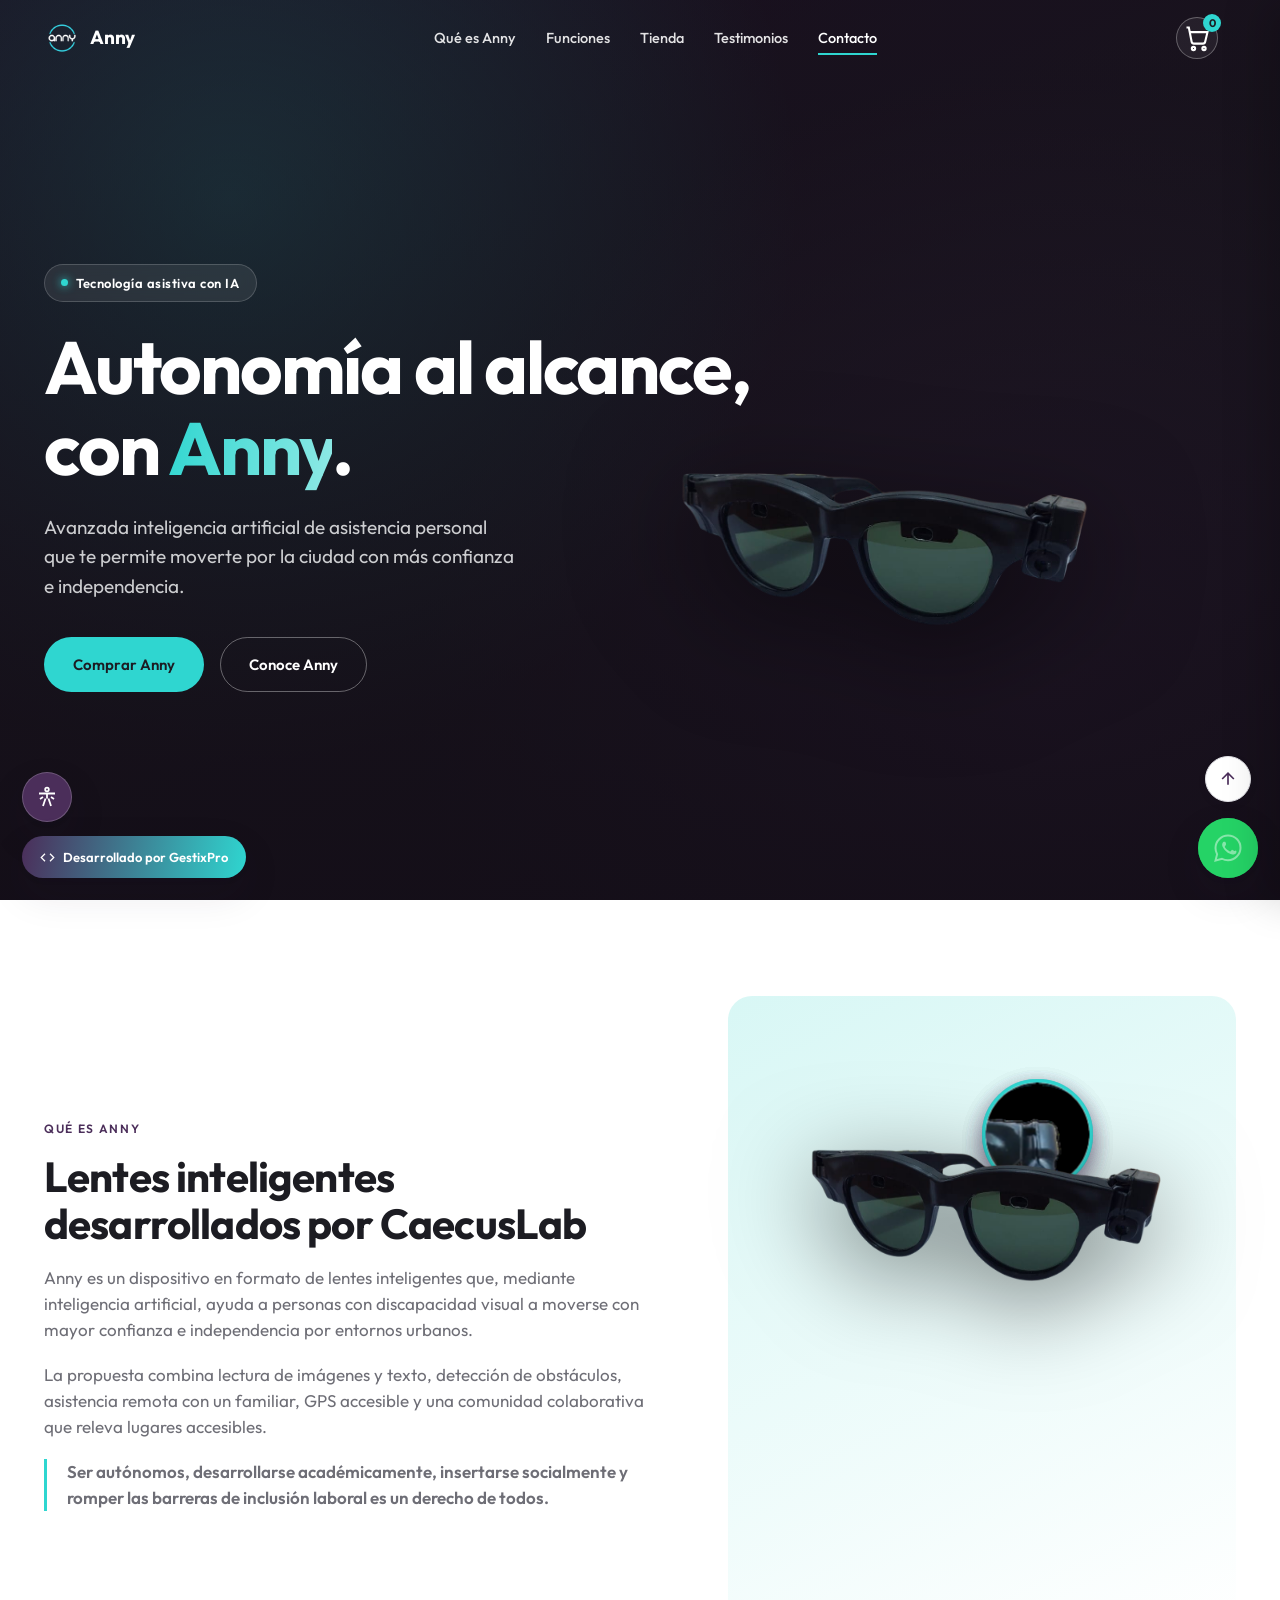
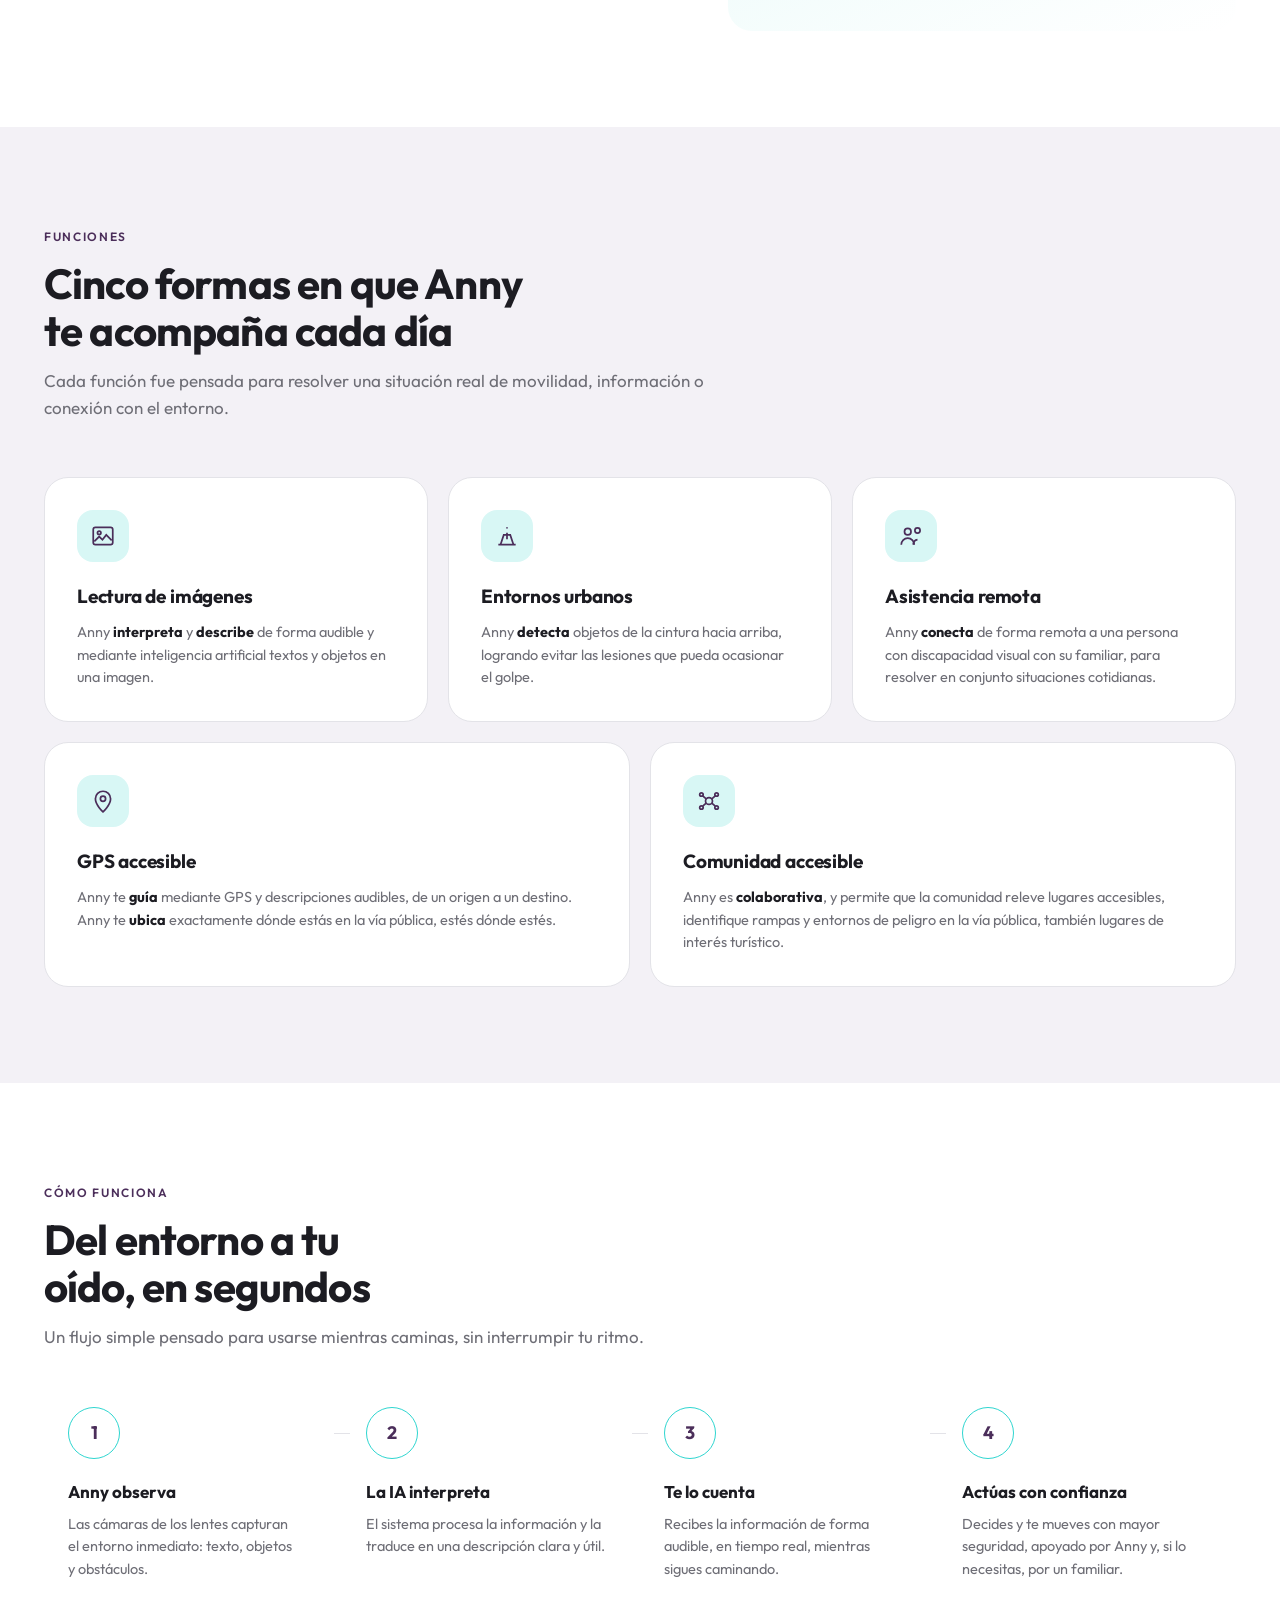
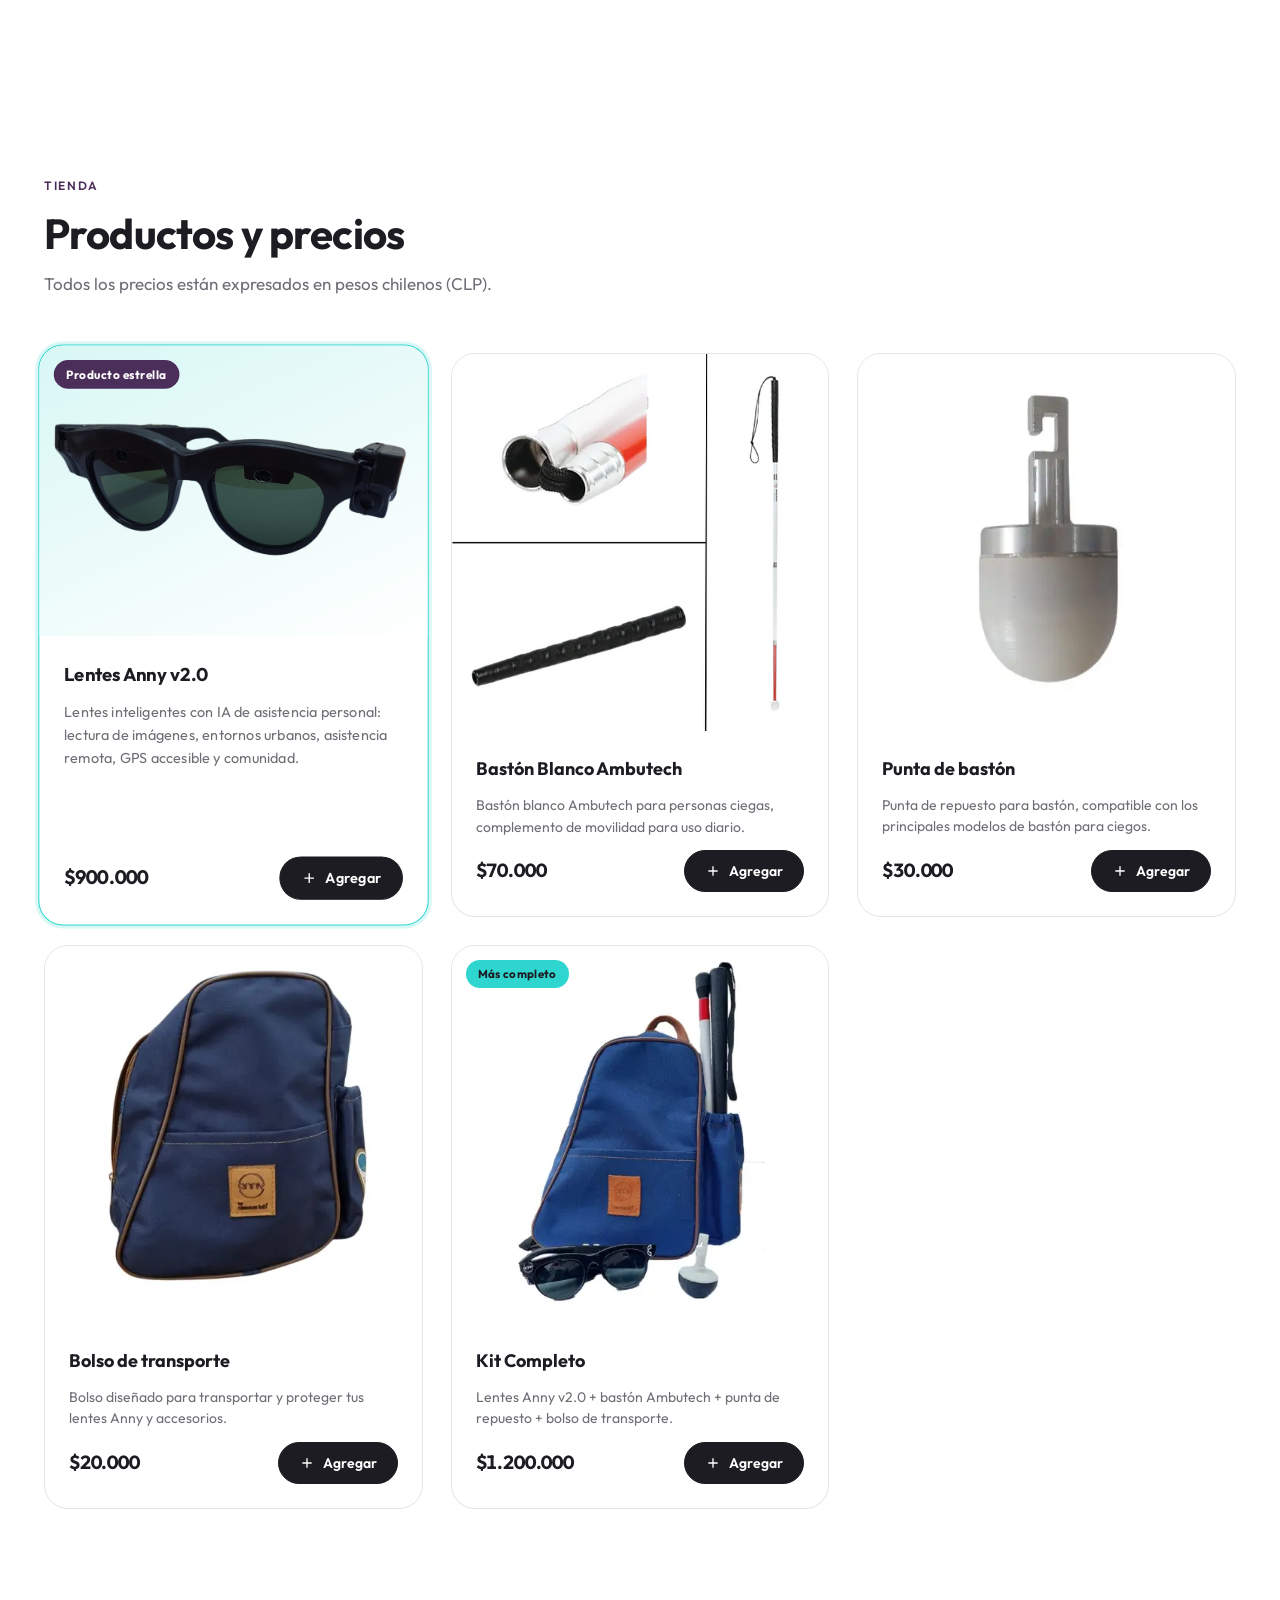
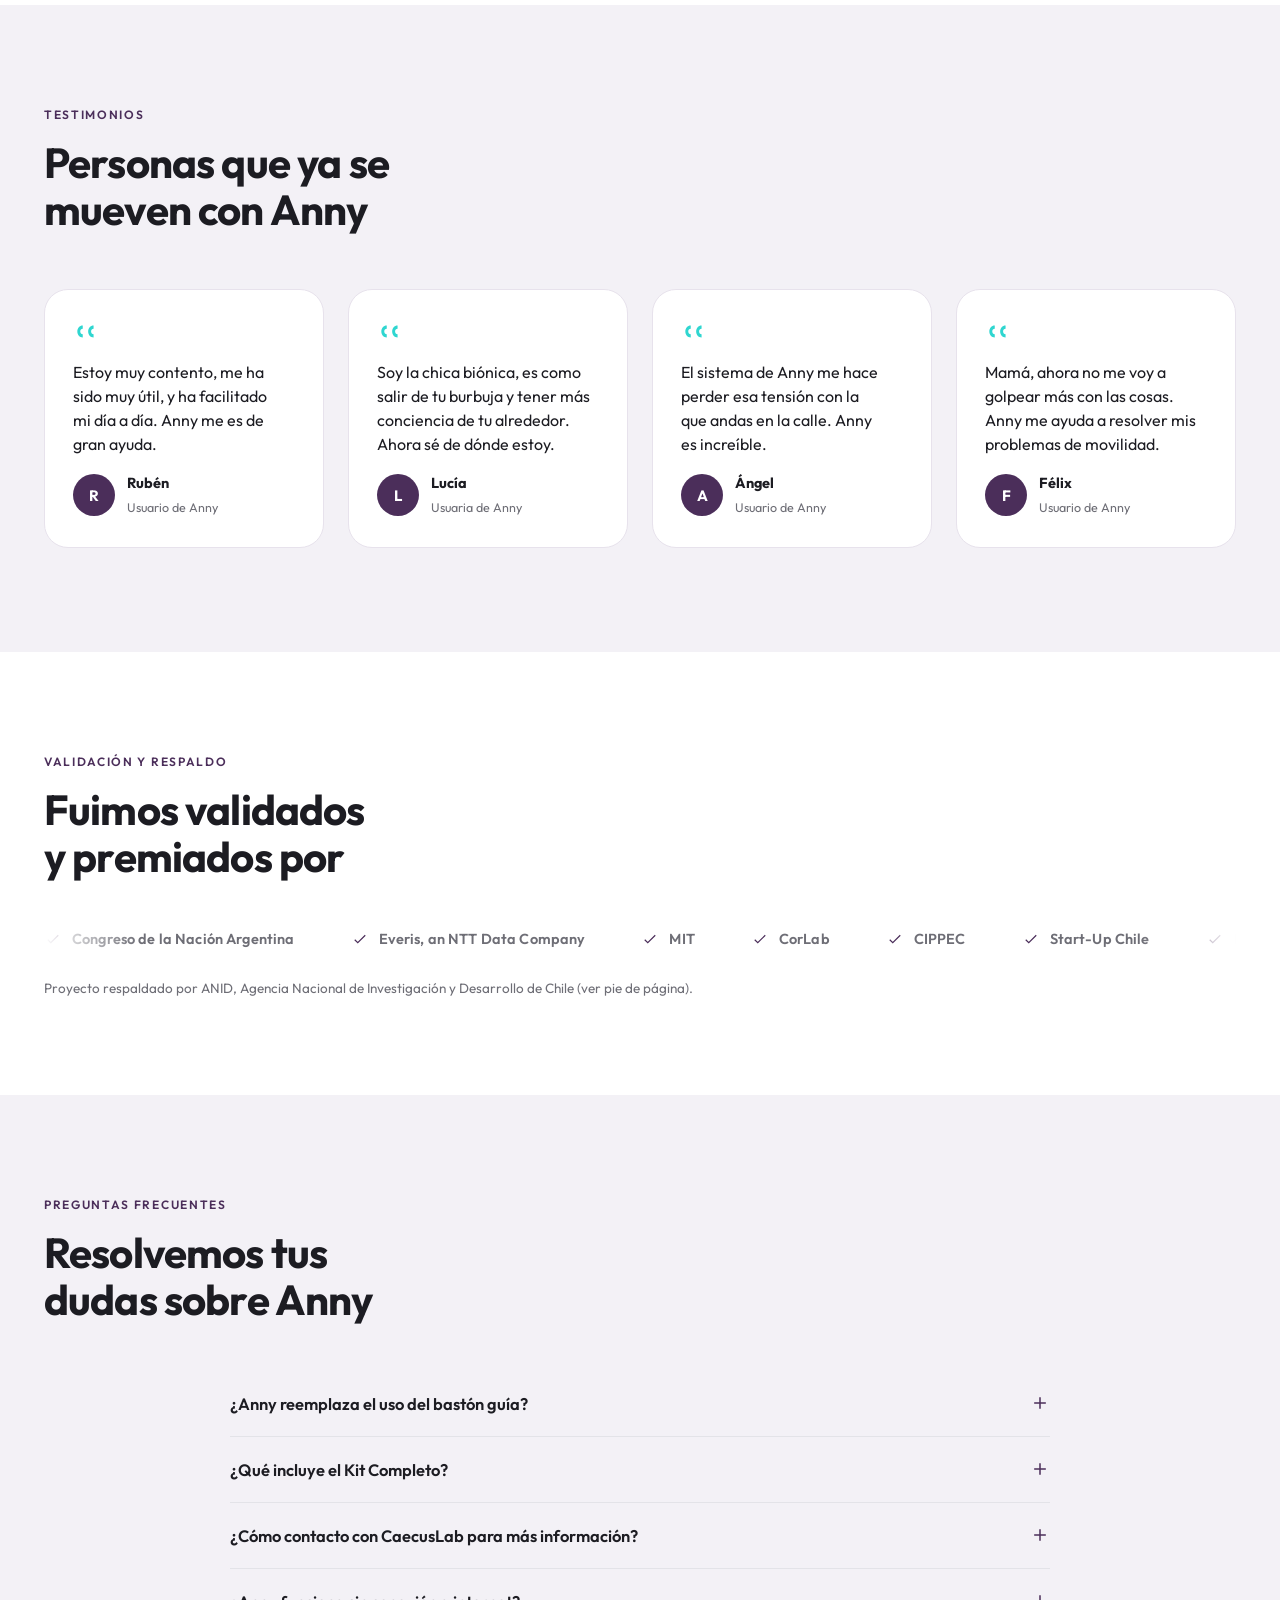
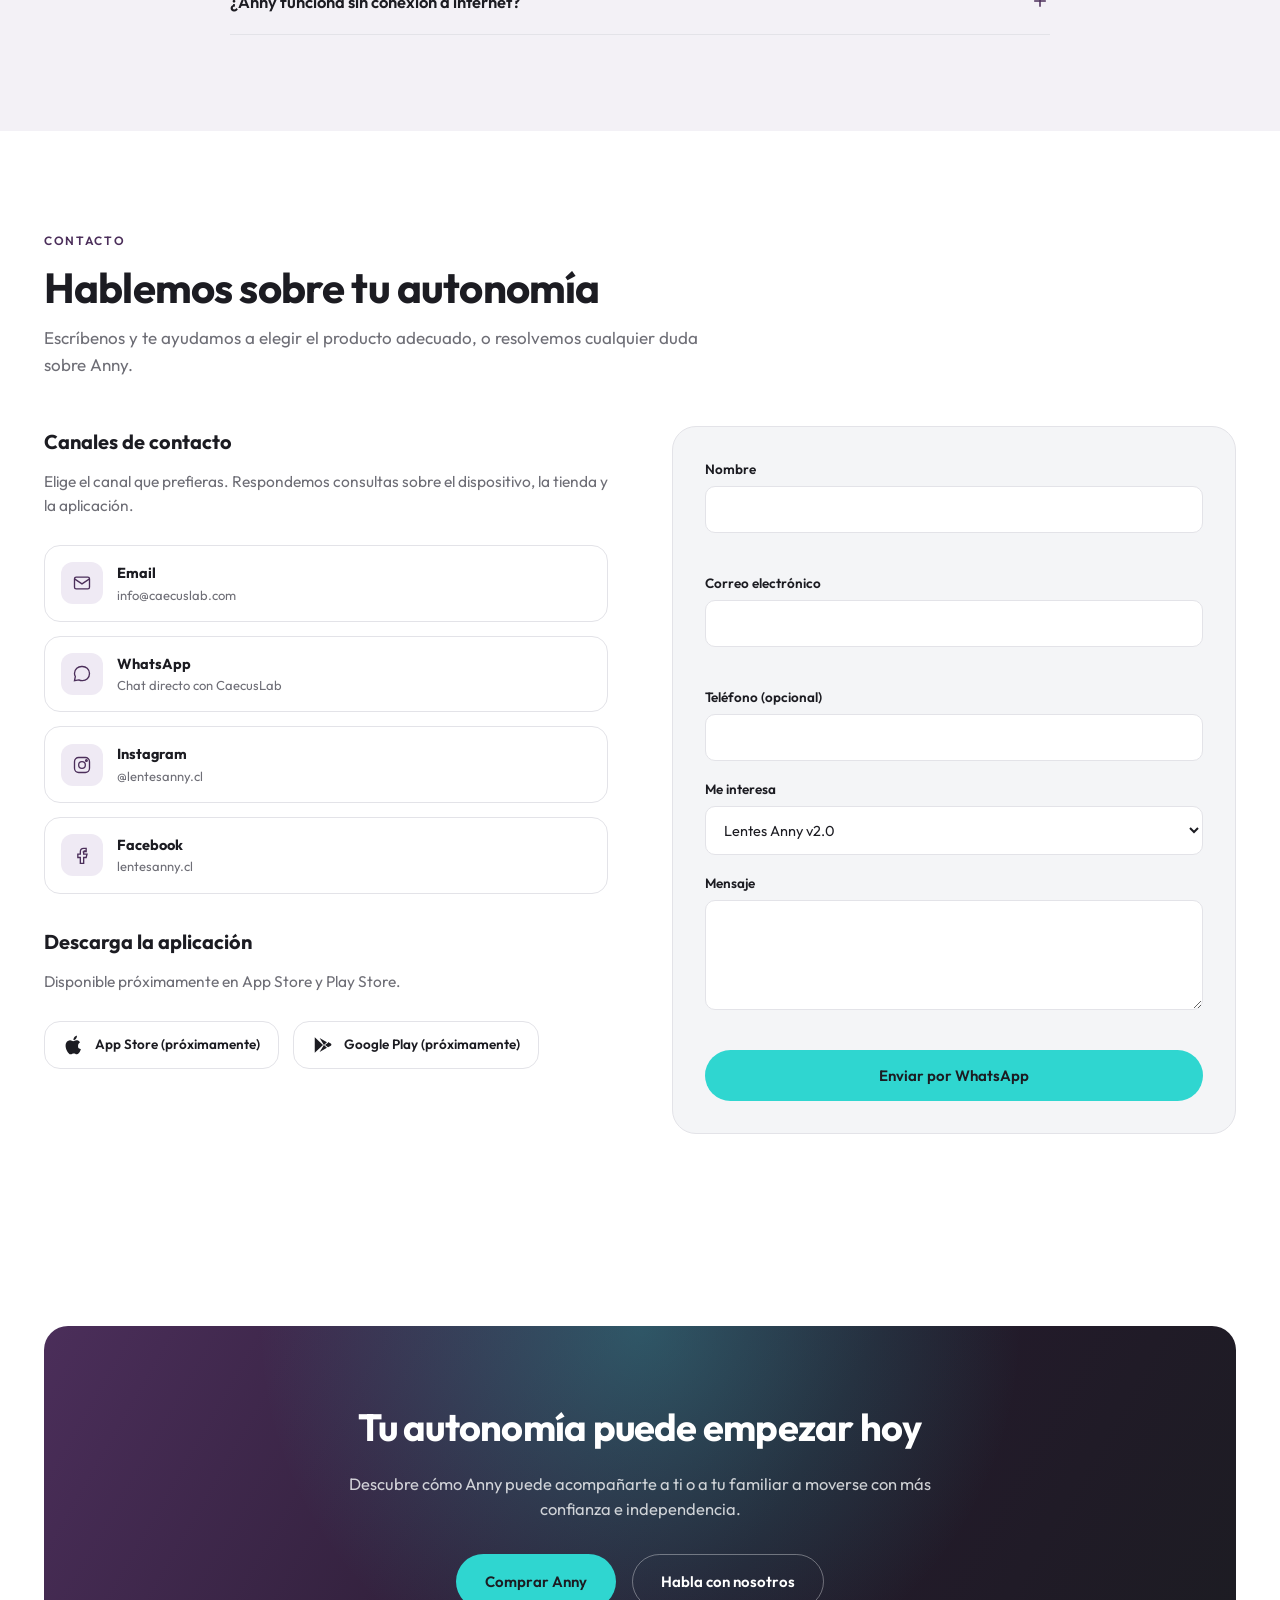
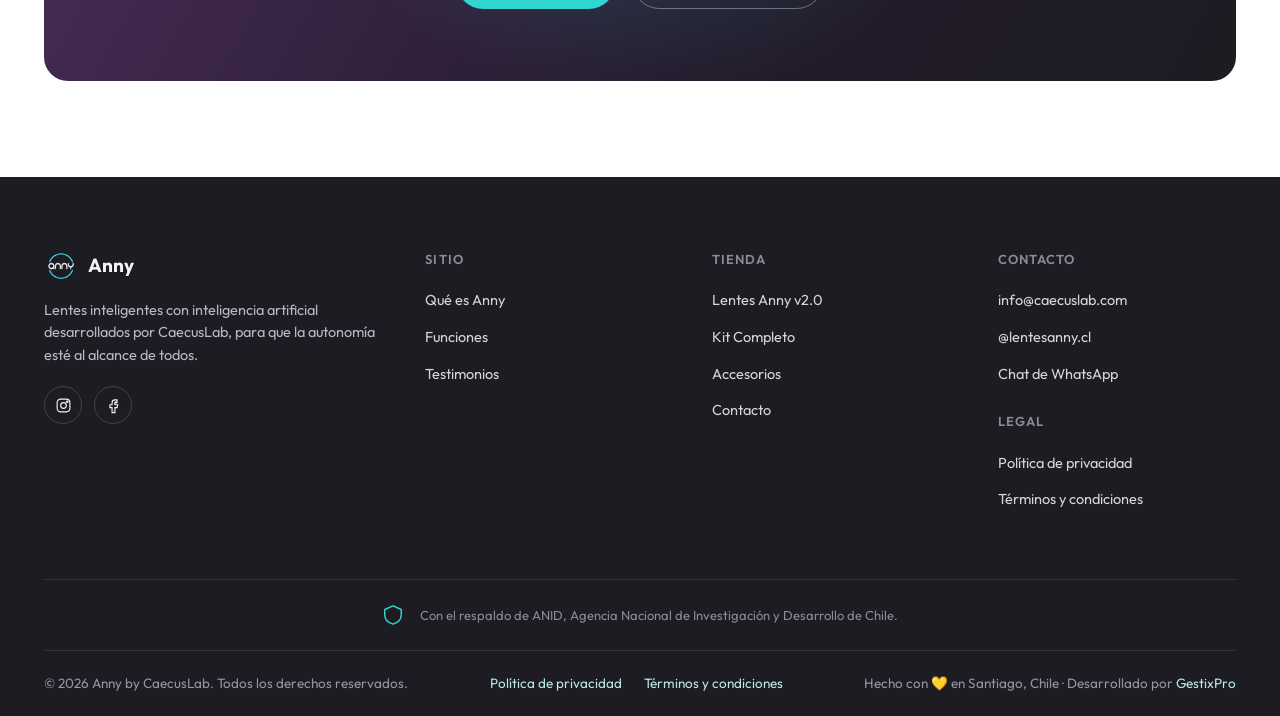
==== commit aaa9d838: "Funciones oficiales, revisión de diseño, páginas legales e imagen social Funciones: - Textos oficial" ====
--- a/index.html
+++ b/index.html
@@ -12,11 +12,22 @@
 <meta property="og:description" content="Lentes inteligentes con inteligencia artificial que ayudan a personas con discapacidad visual a moverse con confianza e independencia.">
 <meta property="og:url" content="https://lentesanny.cl/">
 <meta property="og:locale" content="es_CL">
+<meta property="og:site_name" content="Anny by CaecusLab">
+<meta property="og:image" content="https://lentesanny.cl/assets/img/og-anny.jpg">
+<meta property="og:image:width" content="1200">
+<meta property="og:image:height" content="630">
+<meta property="og:image:type" content="image/jpeg">
+<meta property="og:image:alt" content="Lentes inteligentes Anny sobre fondo violeta, con el texto Autonomía al alcance">
 <meta name="twitter:card" content="summary_large_image">
 <meta name="twitter:title" content="Anny by CaecusLab — Autonomía al alcance">
 <meta name="twitter:description" content="Lentes inteligentes con IA para personas con discapacidad visual. Movilidad, seguridad y comunidad.">
+<meta name="twitter:image" content="https://lentesanny.cl/assets/img/og-anny.jpg">
+<meta name="twitter:image:alt" content="Lentes inteligentes Anny sobre fondo violeta, con el texto Autonomía al alcance">
 <meta name="theme-color" content="#1C1C22">
 <link rel="icon" type="image/png" href="assets/img/anny_logotipo.png">
+<link rel="preconnect" href="https://fonts.googleapis.com">
+<link rel="preconnect" href="https://fonts.gstatic.com" crossorigin>
+<link rel="stylesheet" href="https://fonts.googleapis.com/css2?family=Outfit:wght@300;400;500;600;700;800&display=swap">
 
 <style>
 /* ==========================================================================
@@ -29,6 +40,7 @@
   --turquoise-light:#D8F7F5;
   --white:#FFFFFF;
   --gray-light:#F4F5F7;
+  --surface-alt:#F3F1F6;
   --gray-mid:#6E6E76;
   --dark:#1C1C22;
   --border:#E3E3E8;
@@ -43,8 +55,8 @@
   --radius-l:24px;
   --radius-pill:999px;
 
-  --shadow-s: 0 2px 10px rgba(28,28,34,.05);
-  --shadow-m: 0 12px 32px rgba(28,28,34,.08);
+  --shadow-s: 0 1px 2px rgba(43,26,54,.04), 0 3px 10px rgba(43,26,54,.05);
+  --shadow-m: 0 2px 6px rgba(43,26,54,.05), 0 16px 40px rgba(43,26,54,.10);
   --glow: 0 0 24px rgba(47,214,208,.35);
 
   --ease: cubic-bezier(.16,1,.3,1);
@@ -66,13 +78,7 @@
   font-family: Arial, Helvetica, sans-serif !important; letter-spacing: .01em !important;
 }
 
-@font-face{
-  font-family:'Outfit';
-  font-style:normal;
-  font-weight:100 900;
-  font-display:swap;
-  src: local('Outfit');
-}
+
 
 *,*::before,*::after{ box-sizing:border-box; }
 html{ scroll-behavior:smooth; -webkit-text-size-adjust:100%; }
@@ -116,7 +122,7 @@
 .section{ padding:96px 0; }
 .section--tight{ padding:72px 0; }
 .section--dark{ background:var(--dark); color:#F4F5F7; }
-.section--alt{ background:var(--gray-light); }
+.section--alt{ background:var(--surface-alt); }
 
 .eyebrow{
   display:inline-block; font-size:12px; font-weight:600; letter-spacing:.14em;
@@ -126,8 +132,10 @@
 
 h2.section-title{
   font-size:clamp(28px,4vw,42px); font-weight:700; letter-spacing:-.02em; line-height:1.12;
-  max-width:20ch;
-}
+  max-width:20ch; text-wrap:balance;
+}
+h1,h3,h4{ text-wrap:balance; }
+p{ text-wrap:pretty; }
 .section-sub{
   color:var(--gray-mid); font-size:17px; max-width:60ch; margin-top:14px;
 }
@@ -176,7 +184,8 @@
   content:""; position:absolute; left:0; right:0; bottom:0; height:2px; background:var(--turquoise);
   transform:scaleX(0); transform-origin:left; transition:transform .25s var(--ease);
 }
-.nav-links a:hover::after, .nav-links a:focus-visible::after{ transform:scaleX(1); }
+.nav-links a:hover::after, .nav-links a:focus-visible::after, .nav-links a.is-active::after{ transform:scaleX(1); }
+.nav-links a.is-active{ color:#fff; }
 
 .nav-actions{ display:flex; align-items:center; gap:14px; }
 
@@ -553,29 +562,28 @@
 }
 .func-card:hover{ transform:translateY(-4px); box-shadow:var(--shadow-m); }
 .func-card .icon-wrap{
-  width:52px; height:52px; border-radius:14px; background:var(--turquoise-light); color:var(--purple);
+  width:52px; height:52px; border-radius:16px; background:var(--turquoise-light); color:var(--purple);
   display:flex; align-items:center; justify-content:center; margin-bottom:20px;
 }
 .func-card .icon-wrap svg{ width:26px; height:26px; }
 .func-card h3{ font-size:19px; font-weight:700; letter-spacing:-.01em; }
 .func-card p{ margin-top:10px; color:var(--gray-mid); font-size:14.5px; }
-
-.func-1{ grid-column:span 3; grid-row:span 2; background:linear-gradient(160deg,var(--dark),#28202e); color:#fff; }
-.func-1 p{ color:#B9B7C4; }
-.func-1 .icon-wrap{ background:rgba(47,214,208,.15); color:var(--turquoise); }
-.func-1 h3{ font-size:24px; }
-
-.func-2{ grid-column:span 3; }
-.func-3{ grid-column:span 3; background:var(--purple-light); }
-.func-4{ grid-column:span 3; }
-.func-5{ grid-column:span 6; display:flex; align-items:center; gap:32px; background:var(--gray-light); }
-.func-5 .icon-wrap{ margin-bottom:0; flex:none; }
-.func-5 .func-text h3{ font-size:20px; }
+.func-card p strong{ font-weight:700; color:var(--dark); }
+
+/* Retícula sin huecos sobre 6 columnas: 3 tarjetas arriba (2 columnas cada una)
+   y 2 abajo (3 columnas cada una). Ambas filas cierran exactamente el ancho. */
+.func-1,.func-2,.func-3{ grid-column:span 2; }
+.func-4,.func-5{ grid-column:span 3; }
+
+@media (max-width:1080px) and (min-width:901px){
+  .func-1,.func-2{ grid-column:span 3; }
+  .func-3{ grid-column:span 6; }
+  .func-4,.func-5{ grid-column:span 3; }
+}
 
 @media (max-width:900px){
   .functions-bento{ grid-template-columns:1fr; }
-  .func-1,.func-2,.func-3,.func-4,.func-5{ grid-column:span 1; }
-  .func-5{ flex-direction:column; align-items:flex-start; text-align:left; }
+  .func-1,.func-2,.func-3,.func-4,.func-5{ grid-column:span 1; grid-row:auto; }
 }
 
 /* ==========================================================================
@@ -592,6 +600,8 @@
   width:52px; height:52px; border-radius:50%; border:1.5px solid var(--turquoise); color:var(--purple);
   display:flex; align-items:center; justify-content:center; font-weight:700; font-size:18px; margin-bottom:20px;
 }
+.step-num{ transition:background .25s var(--ease), color .25s var(--ease), transform .25s var(--ease); }
+.step:hover .step-num{ background:var(--turquoise); color:var(--dark); transform:translateY(-2px); }
 .step h3{ font-size:17px; font-weight:700; }
 .step p{ margin-top:8px; color:var(--gray-mid); font-size:14.5px; }
 
@@ -657,7 +667,7 @@
 .product-body h3{ font-size:18px; font-weight:700; }
 .product-body p{ color:var(--gray-mid); font-size:14px; flex:1; }
 .product-footer{ display:flex; align-items:center; justify-content:space-between; margin-top:auto; gap:12px; }
-.product-price{ font-size:19px; font-weight:700; }
+.product-price{ font-size:19px; font-weight:700; font-variant-numeric:tabular-nums; letter-spacing:-.01em; }
 .add-cart-btn{
   border-radius:var(--radius-pill); background:var(--dark); color:#fff; padding:11px 20px; font-size:14px; font-weight:600;
   border:1px solid var(--dark); display:inline-flex; align-items:center; gap:8px; transition:background .2s var(--ease), transform .15s var(--ease);
@@ -680,9 +690,11 @@
 .testi-track::-webkit-scrollbar{ height:6px; }
 .testi-track::-webkit-scrollbar-thumb{ background:var(--border); border-radius:99px; }
 .testi-card{
-  scroll-snap-align:start; border:1px solid var(--border); border-radius:var(--radius-l); padding:28px;
-  background:var(--gray-light); display:flex; flex-direction:column; gap:16px;
-}
+  scroll-snap-align:start; border:1px solid #E7E2EC; border-radius:var(--radius-l); padding:28px;
+  background:var(--white); display:flex; flex-direction:column; gap:16px;
+  transition:transform .25s var(--ease), box-shadow .25s var(--ease);
+}
+.testi-card:hover{ transform:translateY(-3px); box-shadow:var(--shadow-m); }
 .testi-card svg.quote-mark{ width:26px; height:26px; color:var(--turquoise); }
 .testi-card p{ font-size:16px; line-height:1.5; color:var(--dark); flex:1; }
 .testi-author{ display:flex; align-items:center; gap:12px; }
@@ -798,6 +810,7 @@
 }
 .footer-social a:hover{ background:var(--turquoise); border-color:var(--turquoise); color:var(--dark); }
 .footer-social svg{ width:17px; height:17px; }
+.footer-col h4.footer-col-legal{ margin-top:26px; }
 .footer-col h4{ font-size:13px; text-transform:uppercase; letter-spacing:.08em; color:#8C8A98; margin-bottom:18px; font-weight:600; }
 .footer-col ul li{ margin-bottom:12px; }
 .footer-col ul li a{ color:#D6D5DC; font-size:14.5px; transition:color .2s var(--ease); }
@@ -811,6 +824,7 @@
   border-top:1px solid rgba(255,255,255,.1); padding:22px 0; display:flex; justify-content:space-between;
   align-items:center; flex-wrap:wrap; gap:12px; font-size:13.5px; color:#9694A0;
 }
+.footer-legal{ display:flex; gap:22px; flex-wrap:wrap; }
 .footer-bottom a{ color:#B9E9E7; transition:color .2s var(--ease); }
 .footer-bottom a:hover{ color:var(--turquoise); }
 
@@ -933,13 +947,13 @@
 .cart-item-thumb img{ width:100%; height:100%; object-fit:cover; border-radius:var(--radius-s); }
 .cart-item-info{ flex:1; min-width:0; }
 .cart-item-info h5{ font-size:14.5px; font-weight:600; }
-.cart-item-price{ font-size:13.5px; color:var(--gray-mid); margin-top:4px; }
+.cart-item-price{ font-size:13.5px; color:var(--gray-mid); margin-top:4px; font-variant-numeric:tabular-nums; }
 .cart-item-qty{ display:flex; align-items:center; gap:10px; margin-top:10px; }
 .qty-btn{ width:26px; height:26px; border-radius:50%; border:1px solid var(--border); display:flex; align-items:center; justify-content:center; font-size:15px; line-height:1; }
 .qty-btn:hover{ background:var(--gray-light); }
 .cart-item-remove{ font-size:12.5px; color:#C0392B; margin-top:8px; font-weight:600; }
 .cart-foot{ border-top:1px solid var(--border); padding:22px 24px; }
-.cart-total-row{ display:flex; justify-content:space-between; font-size:16px; font-weight:700; margin-bottom:16px; }
+.cart-total-row{ display:flex; justify-content:space-between; font-size:16px; font-weight:700; margin-bottom:16px; font-variant-numeric:tabular-nums; }
 .cart-note{ font-size:12.5px; color:var(--gray-mid); margin-top:10px; text-align:center; }
 
 /* toast */
@@ -1121,31 +1135,29 @@
 
     <div class="functions-bento">
       <article class="func-card func-1 reveal">
-        <div class="icon-wrap"><svg viewBox="0 0 24 24" fill="none" stroke="currentColor" stroke-width="1.6" aria-hidden="true"><rect x="3" y="5" width="18" height="14" rx="2"/><path d="m3 8 9 6 9-6"/></svg></div>
+        <div class="icon-wrap"><svg viewBox="0 0 24 24" fill="none" stroke="currentColor" stroke-width="1.6" aria-hidden="true"><rect x="3" y="4" width="18" height="16" rx="2"/><circle cx="8.5" cy="9" r="1.6"/><path d="m4 17 4.5-4.5 3 3L15 11l5 5"/></svg></div>
         <h3>Lectura de imágenes</h3>
-        <p>Anny interpreta y describe de forma audible, mediante inteligencia artificial, textos y objetos presentes en una imagen del entorno.</p>
+        <p>Anny <strong>interpreta</strong> y <strong>describe</strong> de forma audible y mediante inteligencia artificial textos y objetos en una imagen.</p>
       </article>
       <article class="func-card func-2 reveal">
         <div class="icon-wrap"><svg viewBox="0 0 24 24" fill="none" stroke="currentColor" stroke-width="1.6" aria-hidden="true"><path d="M12 9v6M12 4v1"/><path d="M4 20h16"/><path d="m6 20 3-9h6l3 9"/></svg></div>
         <h3>Entornos urbanos</h3>
-        <p>Detecta objetos de la cintura hacia arriba, ayudando a evitar golpes y lesiones al desplazarse por la ciudad.</p>
+        <p>Anny <strong>detecta</strong> objetos de la cintura hacia arriba, logrando evitar las lesiones que pueda ocasionar el golpe.</p>
       </article>
       <article class="func-card func-3 reveal">
         <div class="icon-wrap"><svg viewBox="0 0 24 24" fill="none" stroke="currentColor" stroke-width="1.6" aria-hidden="true"><circle cx="9" cy="8" r="3"/><path d="M3 20c0-3.3 2.7-6 6-6s6 2.7 6 6"/><circle cx="18" cy="7" r="2.4"/><path d="M14 20c.2-2.4 1.9-4.3 4-4.6"/></svg></div>
         <h3>Asistencia remota</h3>
-        <p>Conecta de forma remota a la persona usuaria con un familiar, para resolver juntos situaciones cotidianas.</p>
+        <p>Anny <strong>conecta</strong> de forma remota a una persona con discapacidad visual con su familiar, para resolver en conjunto situaciones cotidianas.</p>
       </article>
       <article class="func-card func-4 reveal">
         <div class="icon-wrap"><svg viewBox="0 0 24 24" fill="none" stroke="currentColor" stroke-width="1.6" aria-hidden="true"><path d="M12 22s7-6.2 7-12A7 7 0 0 0 5 10c0 5.8 7 12 7 12z"/><circle cx="12" cy="10" r="2.4"/></svg></div>
         <h3>GPS accesible</h3>
-        <p>Guía mediante GPS y descripciones audibles desde un origen a un destino, y ubica a la persona en la vía pública.</p>
+        <p>Anny te <strong>guía</strong> mediante GPS y descripciones audibles, de un origen a un destino. Anny te <strong>ubica</strong> exactamente dónde estás en la vía pública, estés dónde estés.</p>
       </article>
       <article class="func-card func-5 reveal">
         <div class="icon-wrap"><svg viewBox="0 0 24 24" fill="none" stroke="currentColor" stroke-width="1.6" aria-hidden="true"><circle cx="12" cy="12" r="3.2"/><circle cx="5" cy="6" r="1.6"/><circle cx="19" cy="6" r="1.6"/><circle cx="5" cy="18" r="1.6"/><circle cx="19" cy="18" r="1.6"/><path d="M9.4 10 6.2 7.2M14.6 10l3.2-2.8M9.4 14l-3.2 2.8M14.6 14l3.2 2.8"/></svg></div>
-        <div class="func-text">
-          <h3>Comunidad accesible</h3>
-          <p>Colaborativa: permite que la comunidad releve lugares accesibles, rampas, entornos de peligro y sitios de interés turístico en la vía pública.</p>
-        </div>
+        <h3>Comunidad accesible</h3>
+        <p>Anny es <strong>colaborativa</strong>, y permite que la comunidad releve lugares accesibles, identifique rampas y entornos de peligro en la vía pública, también lugares de interés turístico.</p>
       </article>
     </div>
   </div>
@@ -1479,6 +1491,11 @@
           <li><a href="https://instagram.com/lentesanny.cl" target="_blank" rel="noopener">@lentesanny.cl</a></li>
           <li><a href="#contacto">Chat de WhatsApp</a></li>
         </ul>
+        <h4 class="footer-col-legal">Legal</h4>
+        <ul>
+          <li><a href="privacidad.html">Política de privacidad</a></li>
+          <li><a href="terminos.html">Términos y condiciones</a></li>
+        </ul>
       </div>
     </div>
 
@@ -1489,6 +1506,10 @@
 
     <div class="footer-bottom">
       <span id="copyrightText">© 2026 Anny by CaecusLab. Todos los derechos reservados.</span>
+      <nav class="footer-legal" aria-label="Enlaces legales">
+        <a href="privacidad.html">Política de privacidad</a>
+        <a href="terminos.html">Términos y condiciones</a>
+      </nav>
       <span>Hecho con 💛 en <span id="footerCity">Santiago, Chile</span> · Desarrollado por <a href="https://gestixpro.cl/" target="_blank" rel="noopener">GestixPro</a></span>
     </div>
   </div>
@@ -1616,6 +1637,27 @@
       navToggle.setAttribute('aria-expanded','false');
     });
   });
+
+  /* Scrollspy: marca en el menú la sección visible */
+  var spyLinks = Array.prototype.slice.call(navLinks.querySelectorAll('a[href^="#"]'));
+  var spyTargets = spyLinks.map(function(link){
+    return { link: link, el: document.getElementById(link.getAttribute('href').slice(1)) };
+  }).filter(function(t){ return t.el; });
+
+  if (spyTargets.length){
+    var spyObserver = new IntersectionObserver(function(entries){
+      entries.forEach(function(entry){
+        var target = spyTargets.filter(function(t){ return t.el === entry.target; })[0];
+        if (!target) return;
+        if (entry.isIntersecting){
+          spyTargets.forEach(function(t){ t.link.classList.remove('is-active'); t.link.removeAttribute('aria-current'); });
+          target.link.classList.add('is-active');
+          target.link.setAttribute('aria-current','true');
+        }
+      });
+    }, { rootMargin: '-45% 0px -50% 0px', threshold: 0 });
+    spyTargets.forEach(function(t){ spyObserver.observe(t.el); });
+  }
 
   /* ------------------------------------------------------------------
      HERO VIDEO CONTROLS (play/pause, sonido, ocultar texto)
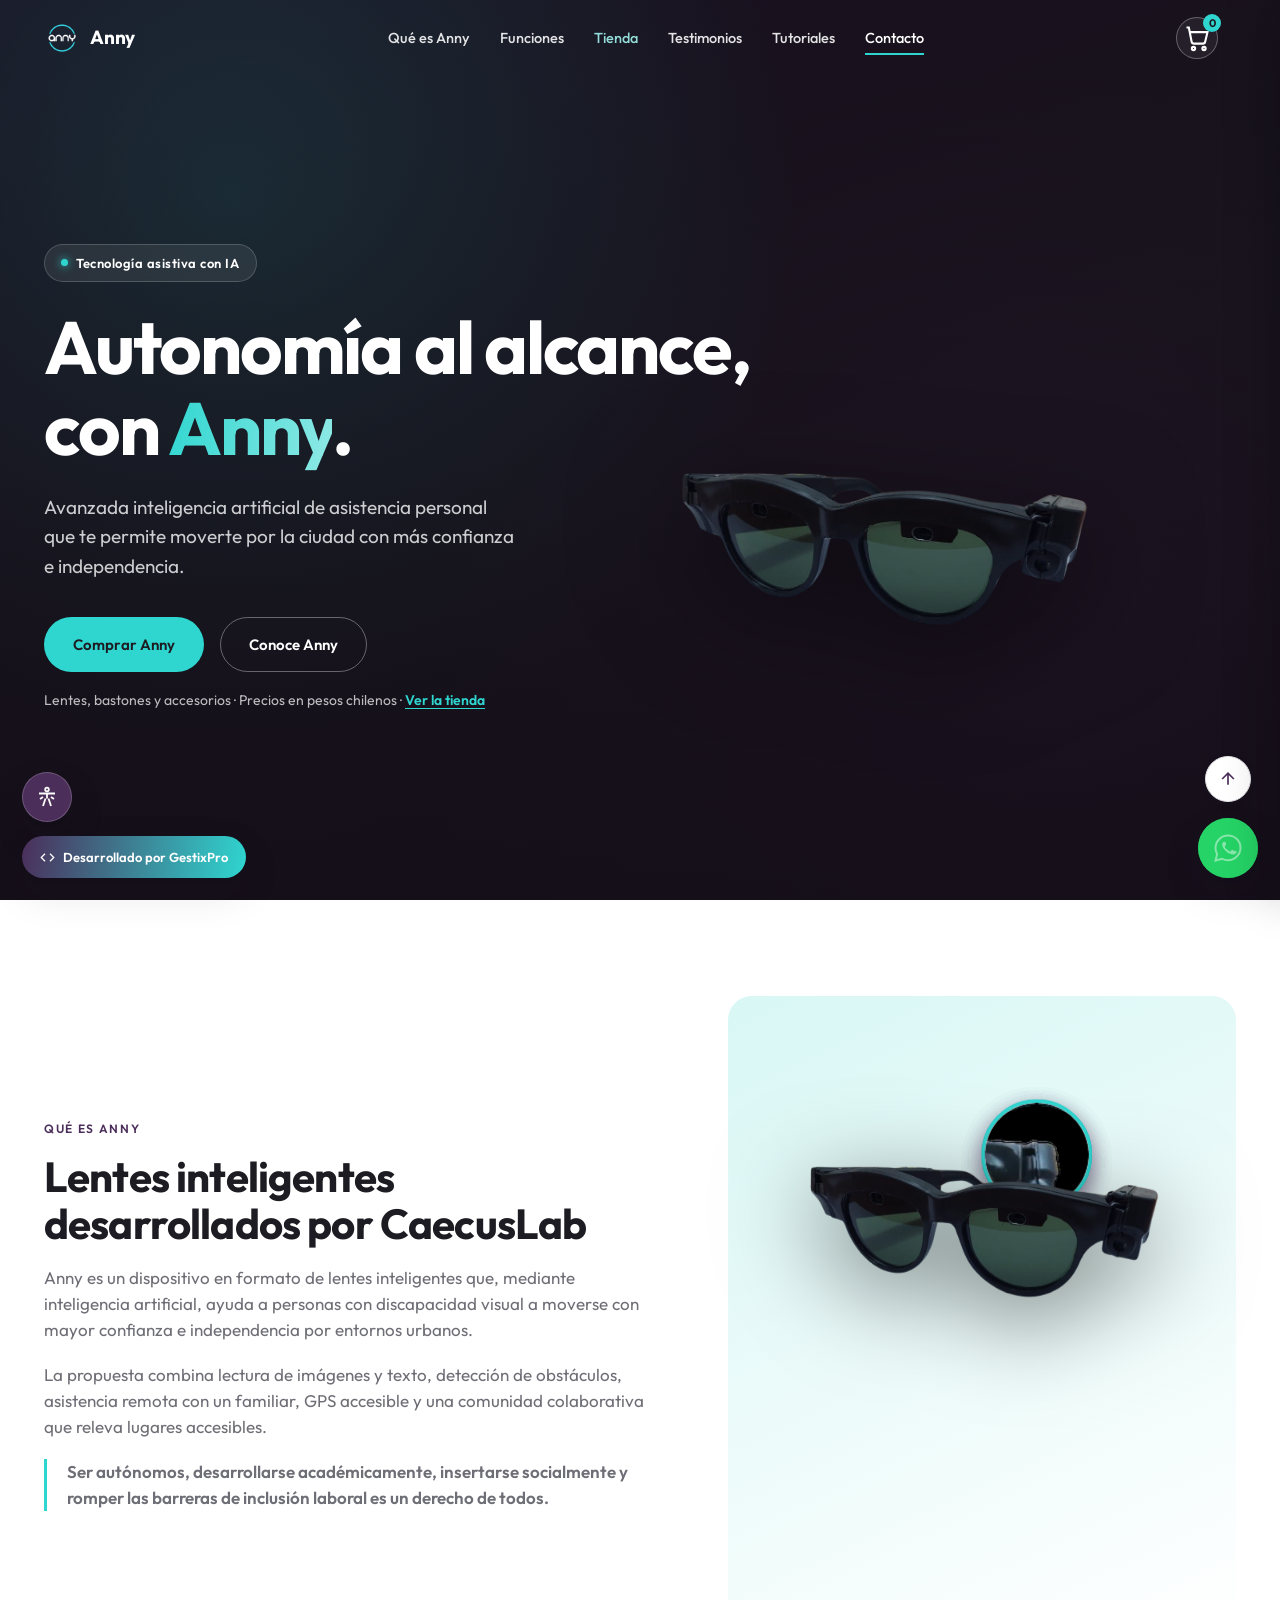
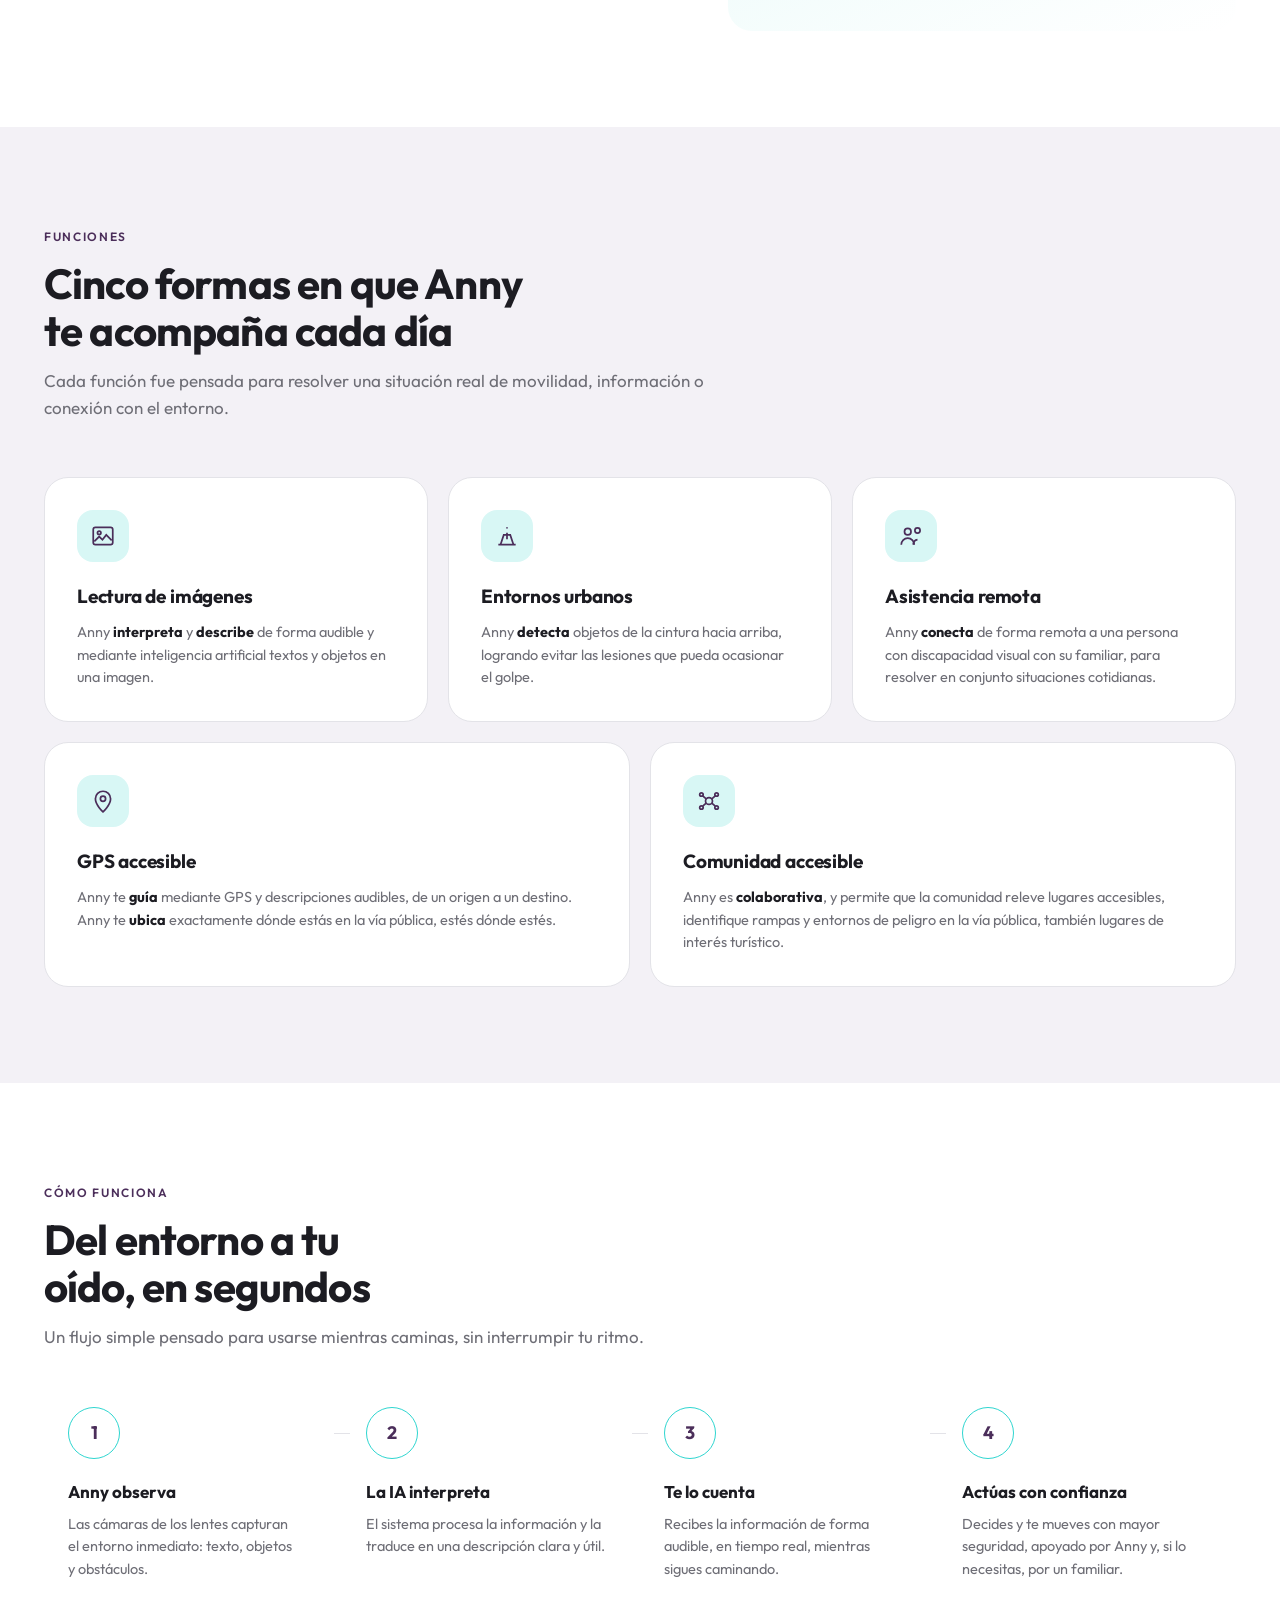
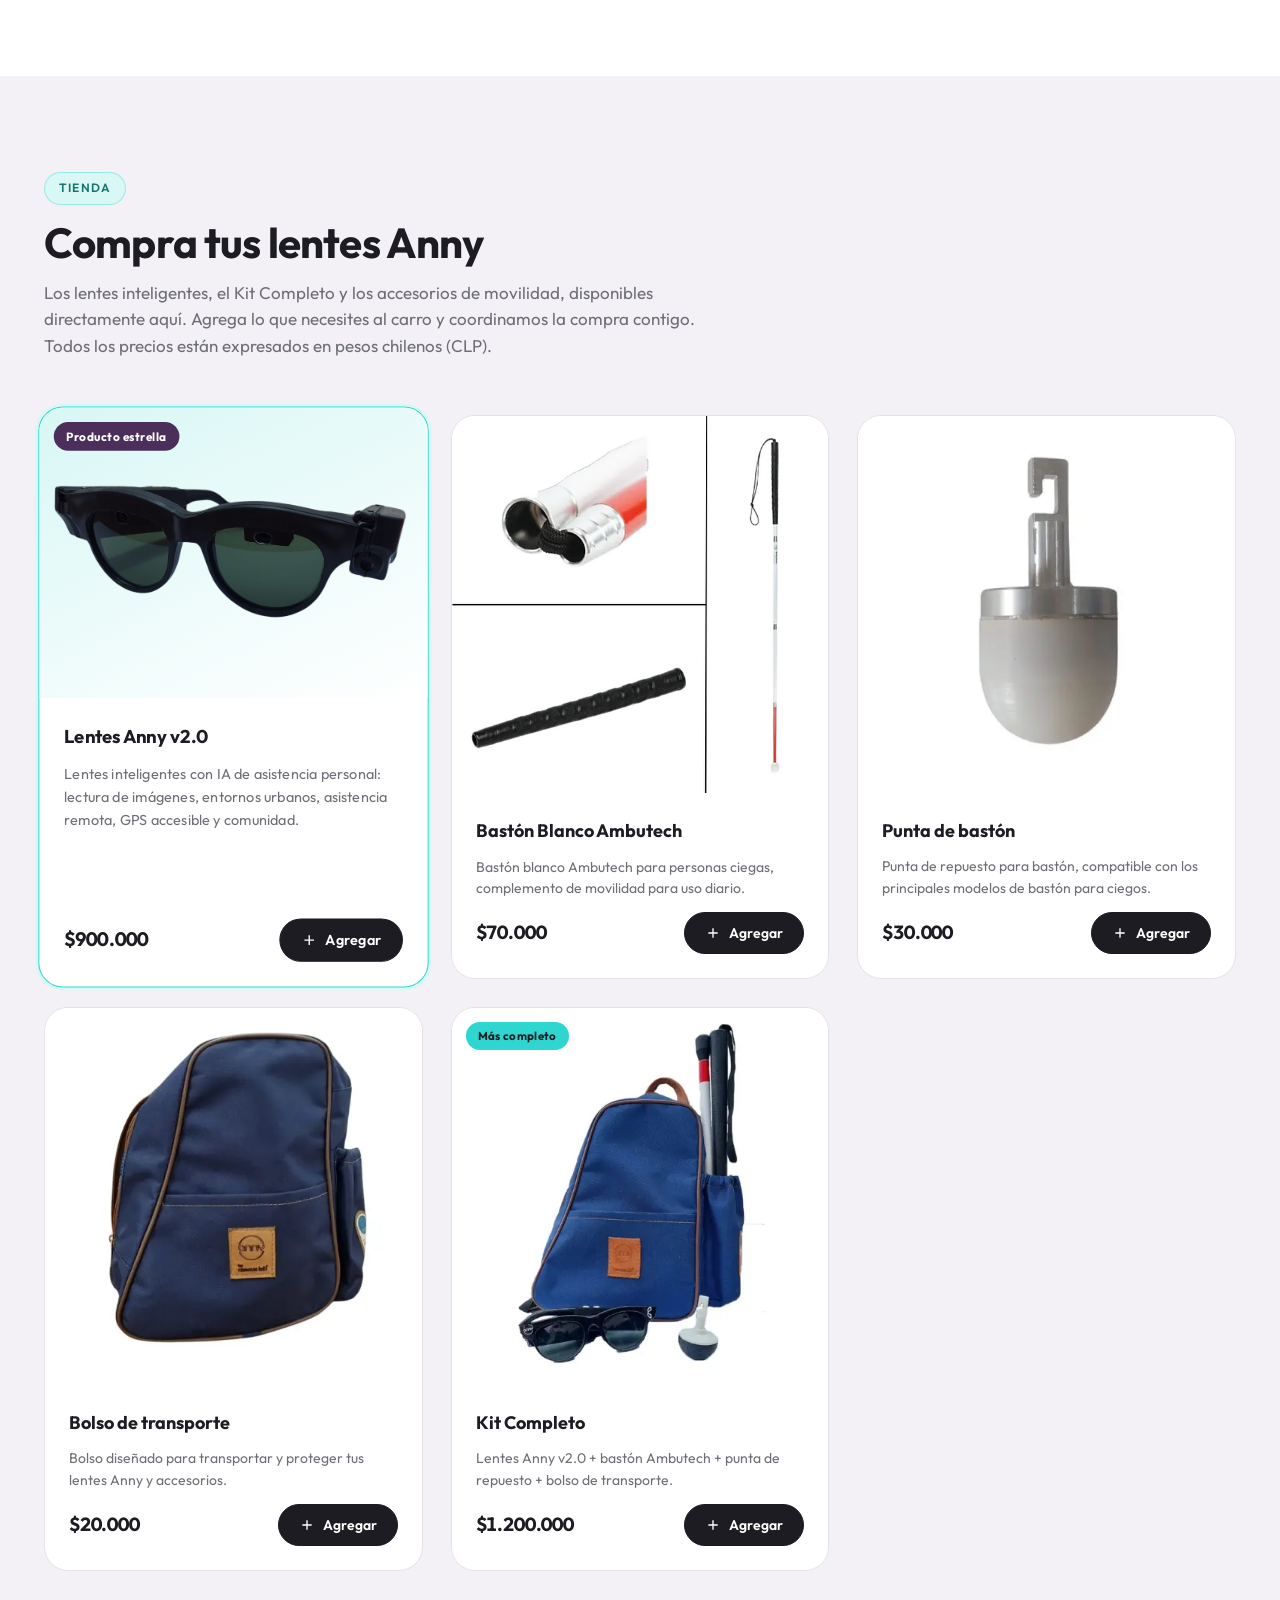
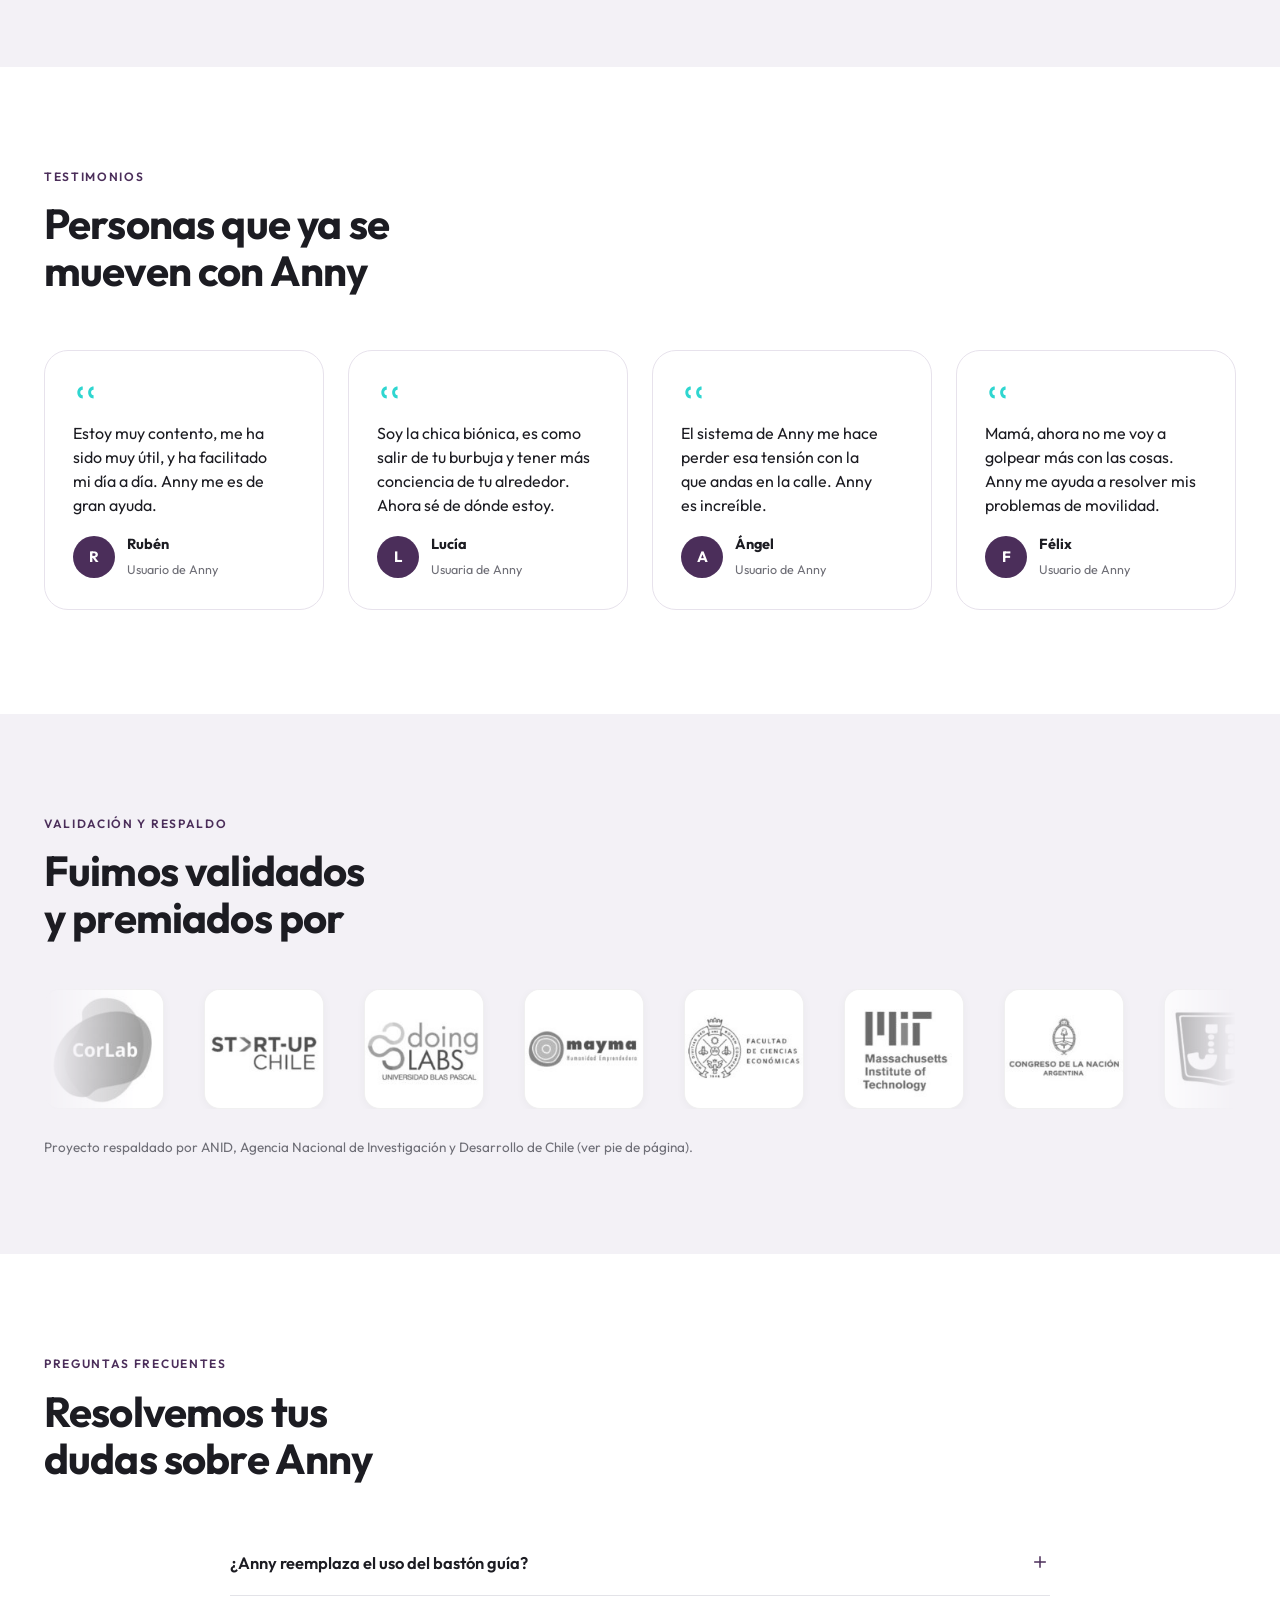
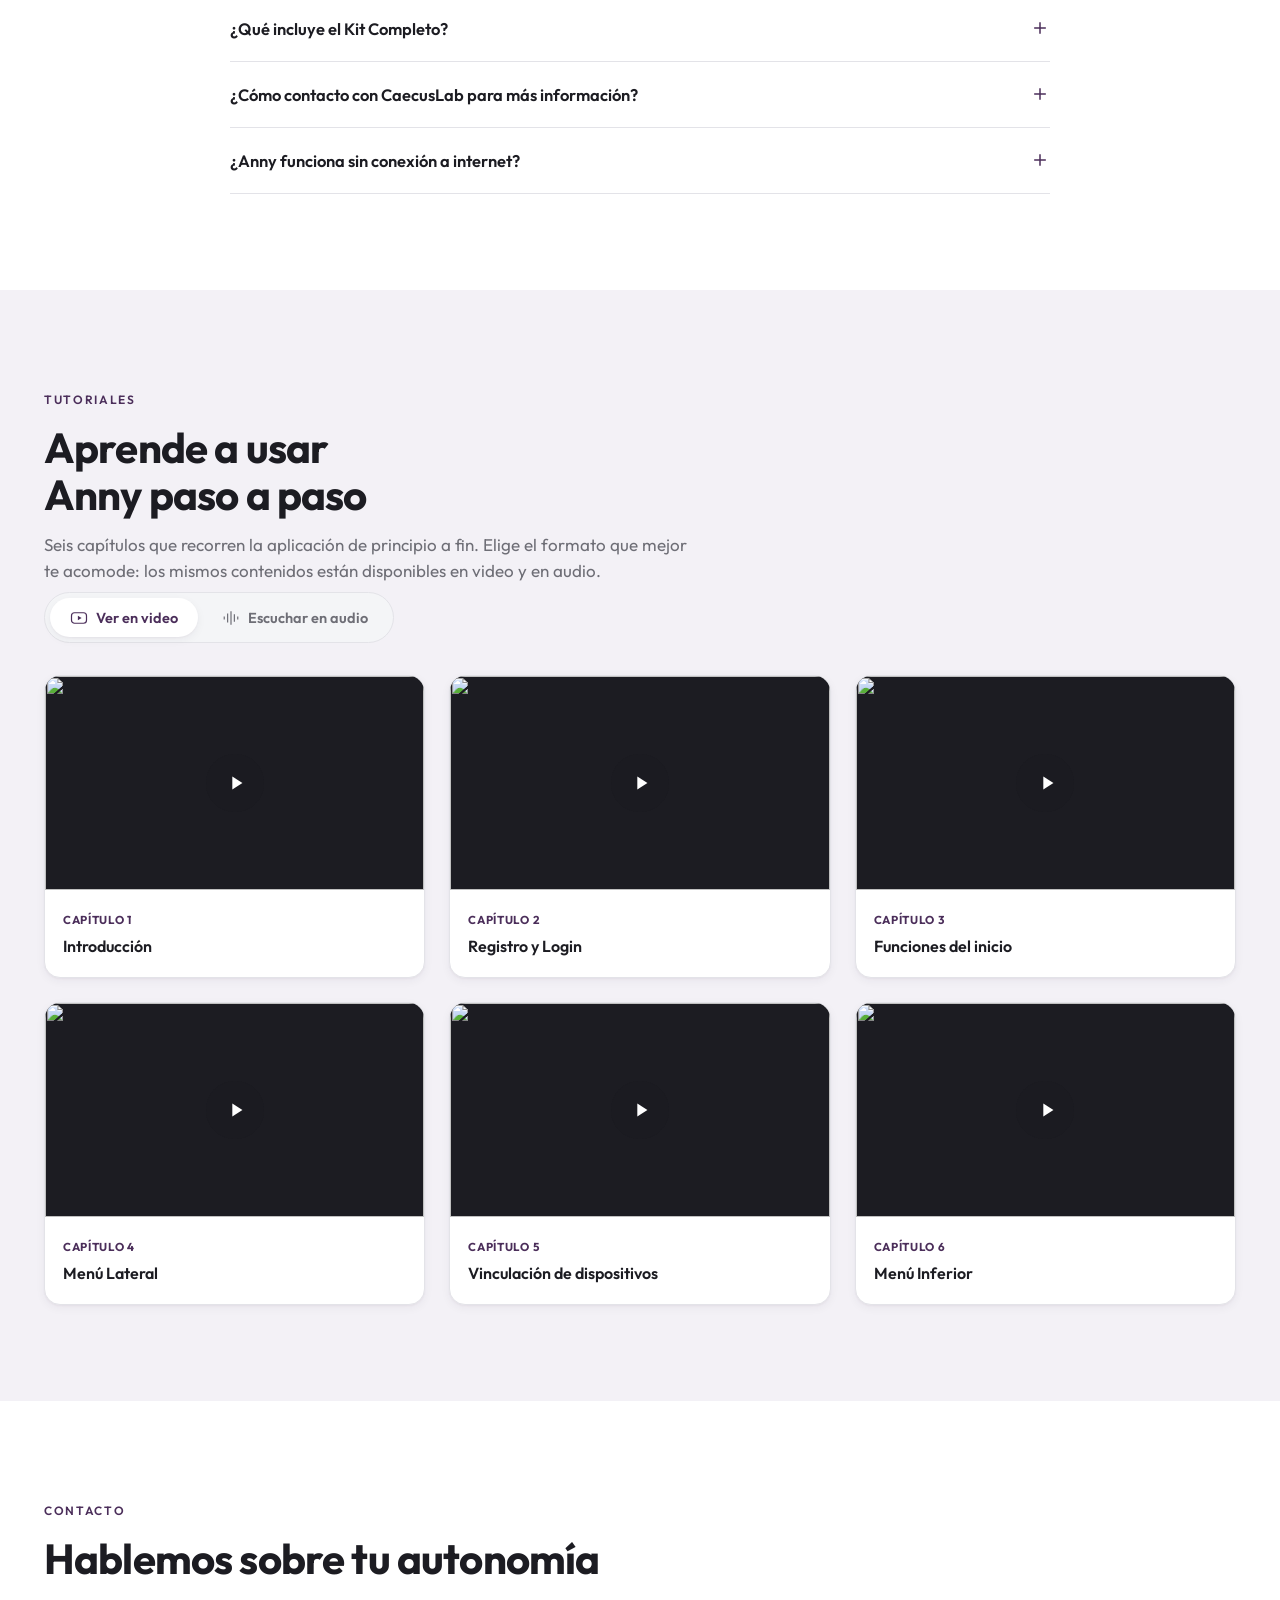
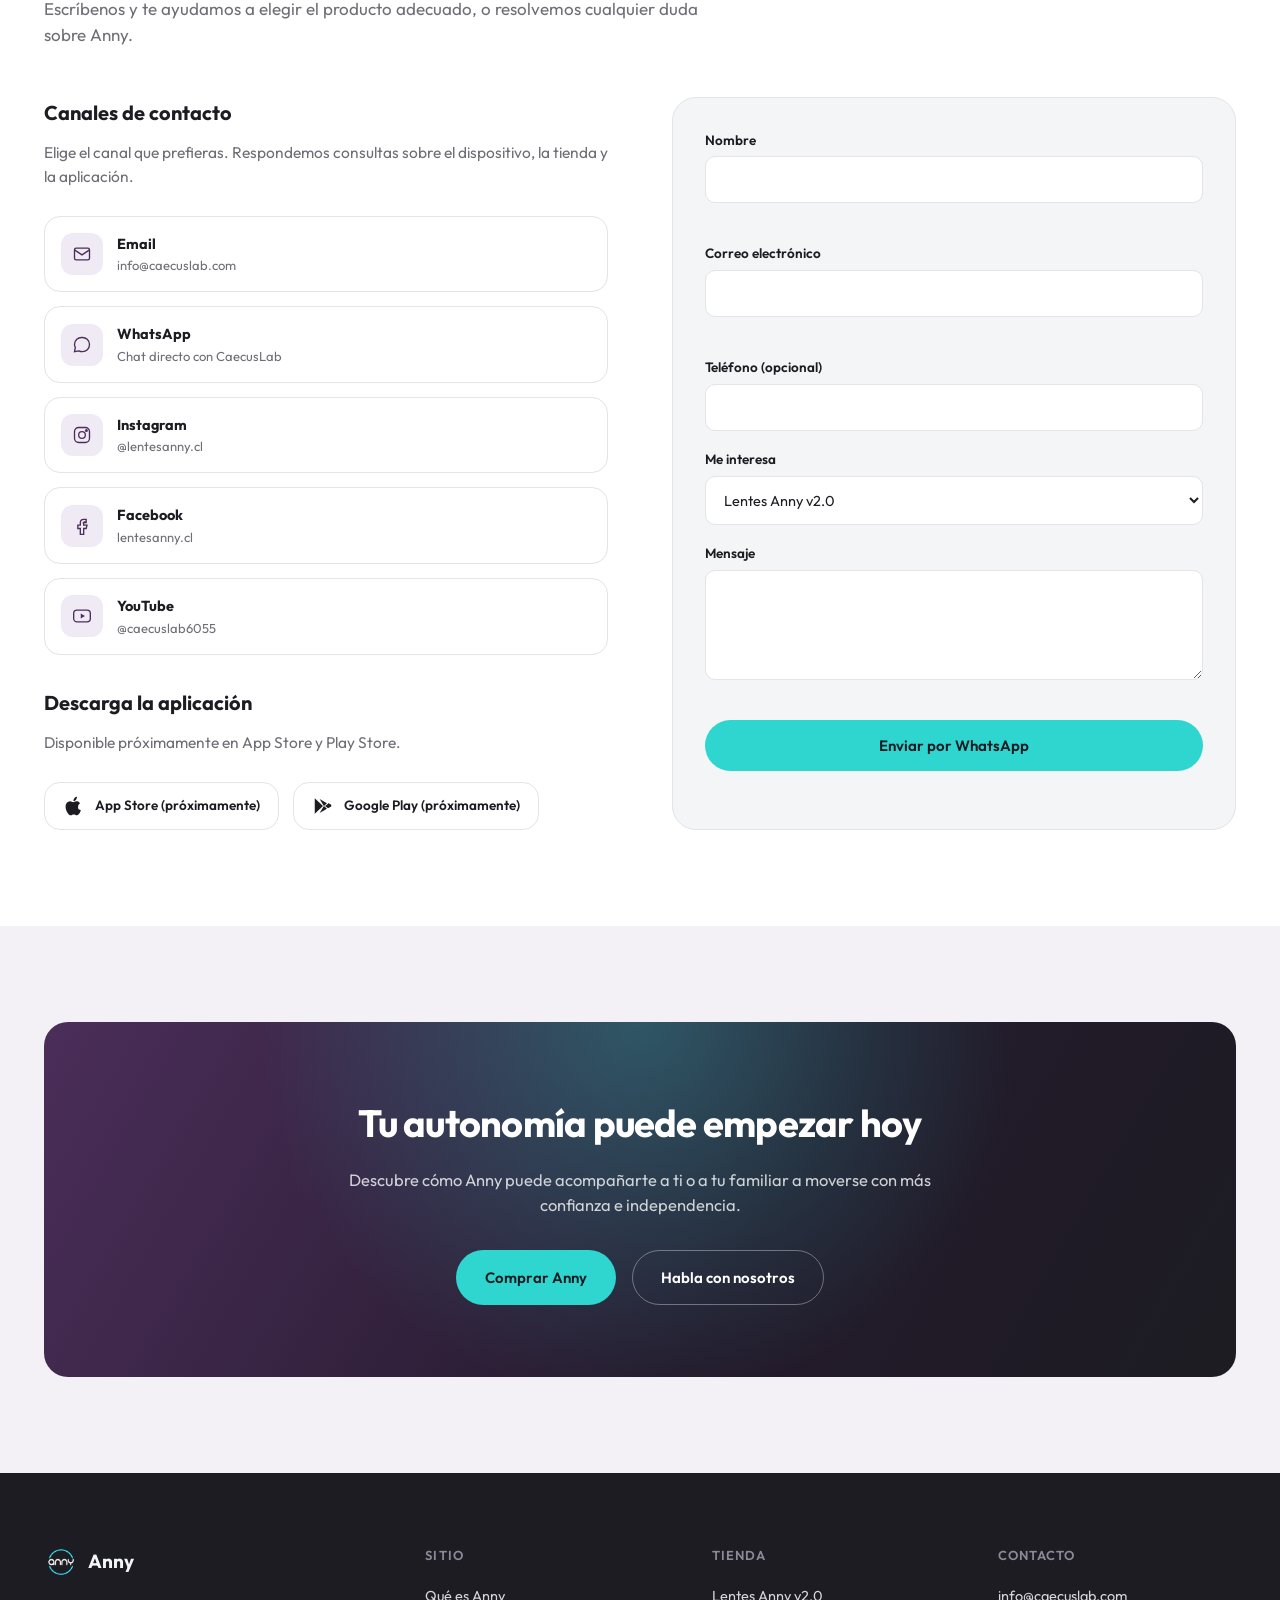
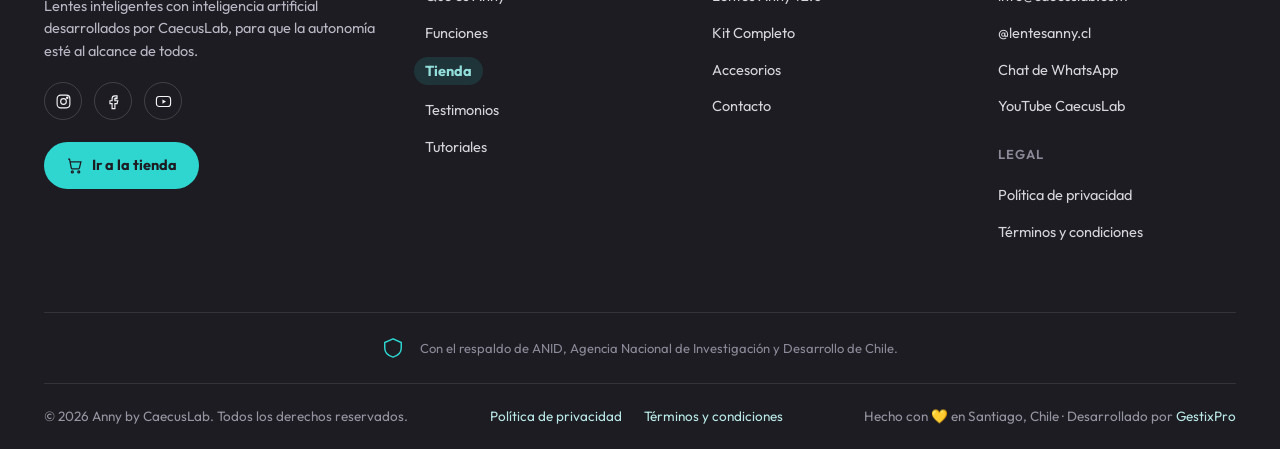
==== commit b11601b0: "Logos de validación, tutoriales, foco en la tienda y control de movimiento - Validación y respaldo: " ====
--- a/index.html
+++ b/index.html
@@ -3,13 +3,13 @@
 <head>
 <meta charset="UTF-8">
 <meta name="viewport" content="width=device-width, initial-scale=1.0">
-<title>Anny by CaecusLab — Lentes inteligentes con IA para autonomía visual</title>
-<meta name="description" content="Anny es un dispositivo en formato de lentes inteligentes que, mediante inteligencia artificial, ayuda a personas con discapacidad visual a moverse con mayor confianza e independencia. Autonomía al alcance.">
+<title>Comprar Lentes Anny | Lentes inteligentes con IA — CaecusLab Chile</title>
+<meta name="description" content="Compra los lentes inteligentes Anny, el Kit Completo y accesorios de movilidad. Con inteligencia artificial, Anny ayuda a personas con discapacidad visual a moverse con mayor confianza e independencia. Precios en pesos chilenos.">
 <meta name="keywords" content="lentes inteligentes, discapacidad visual, inteligencia artificial, tecnología asistiva, CaecusLab, Anny, accesibilidad">
 <link rel="canonical" href="https://lentesanny.cl/">
 <meta property="og:type" content="website">
 <meta property="og:title" content="Anny by CaecusLab — Autonomía al alcance">
-<meta property="og:description" content="Lentes inteligentes con inteligencia artificial que ayudan a personas con discapacidad visual a moverse con confianza e independencia.">
+<meta property="og:description" content="Compra los lentes inteligentes Anny y sus accesorios. Inteligencia artificial que ayuda a personas con discapacidad visual a moverse con confianza e independencia.">
 <meta property="og:url" content="https://lentesanny.cl/">
 <meta property="og:locale" content="es_CL">
 <meta property="og:site_name" content="Anny by CaecusLab">
@@ -38,6 +38,7 @@
   --purple-light:#EFEAF4;
   --turquoise:#2FD6D0;
   --turquoise-light:#D8F7F5;
+  --turquoise-soft:#93DEDA;   /* turquesa apagado, para resaltar sin competir */
   --white:#FFFFFF;
   --gray-light:#F4F5F7;
   --surface-alt:#F3F1F6;
@@ -74,6 +75,36 @@
   background-color:#fff !important; color:#111 !important;
 }
 body.a11y-underline-links a{ text-decoration: underline !important; }
+/* --------------------------------------------------------------------------
+   REDUCIR MOVIMIENTO (control en pantalla)
+   Duplica lo que ya hace @media (prefers-reduced-motion: reduce), pero
+   accionable desde el panel de accesibilidad: el ajuste del sistema esta
+   escondido en la configuracion del dispositivo y aqui hace falta a mano
+   (WCAG 2.2.2, contenido en movimiento que arranca solo y no se detiene).
+   -------------------------------------------------------------------------- */
+html.a11y-reduce-motion{ scroll-behavior:auto; }
+html.a11y-reduce-motion *,
+html.a11y-reduce-motion *::before,
+html.a11y-reduce-motion *::after{
+  animation-duration:.001ms !important; animation-iteration-count:1 !important;
+  transition-duration:.001ms !important; scroll-behavior:auto !important;
+}
+html.a11y-reduce-motion .hero-product img{ animation:none; }
+html.a11y-reduce-motion .trust-marquee{ animation:none; }
+html.a11y-reduce-motion .whatsapp-btn::before{ animation:none; }
+html.a11y-reduce-motion .reveal{ opacity:1; transform:none; transition:none; }
+/* La orbita se detiene y reparte sus cuatro componentes en posiciones fijas. */
+html.a11y-reduce-motion .lentes-ring,
+html.a11y-reduce-motion .lentes-dot{ animation:none; }
+html.a11y-reduce-motion .lentes-ring{ transform:rotate(calc(var(--i) * 90deg)); z-index:3; }
+html.a11y-reduce-motion .lentes-ring:nth-child(2){ z-index:1; }
+html.a11y-reduce-motion .lentes-dot{ transform:translate(-50%,-50%) rotate(calc(var(--i) * -90deg)); opacity:1; scale:1; }
+html.a11y-reduce-motion .lentes-dot-label{ opacity:1; transform:translateX(-50%); }
+html.a11y-reduce-motion .lentes-flying{ display:none; }
+html.a11y-reduce-motion .about-visual--lentes .about-visual-static-lentes{ opacity:1 !important; }
+/* La barra de compra aparece sin deslizarse. */
+html.a11y-reduce-motion .buybar{ transition:none; }
+
 body.a11y-readable-font, body.a11y-readable-font *{
   font-family: Arial, Helvetica, sans-serif !important; letter-spacing: .01em !important;
 }
@@ -129,6 +160,28 @@
   text-transform:uppercase; color:var(--purple); margin-bottom:14px;
 }
 .section--dark .eyebrow{ color:var(--turquoise); }
+/* La tienda lleva un eyebrow con chapa, para que se lea como la seccion principal. */
+.eyebrow--shop{
+  background:var(--turquoise-light); color:#14776f; border:1px solid rgba(47,214,208,.4);
+  padding:6px 14px; border-radius:var(--radius-pill); letter-spacing:.1em;
+}
+/* Cinta de acceso rapido a la tienda en el pie. */
+.footer-shop-cta{
+  display:inline-flex; align-items:center; gap:9px; margin-top:22px;
+  padding:12px 22px; border-radius:var(--radius-pill);
+  background:var(--turquoise); color:var(--dark) !important; font-weight:700; font-size:14.5px;
+  transition:background .2s var(--ease), box-shadow .25s var(--ease), transform .15s var(--ease);
+}
+.footer-shop-cta svg{ width:17px; height:17px; flex:none; }
+.footer-shop-cta:hover{ background:#25c2bd; box-shadow:var(--glow); transform:translateY(-1px); }
+.footer-col--shop h4{ color:var(--turquoise-soft); }
+/* Realce suave de la tienda dentro de la lista del pie. */
+.footer-col ul li a.footer-shop-link{
+  display:inline-block; padding:3px 11px; margin-left:-11px; border-radius:var(--radius-pill);
+  background:rgba(47,214,208,.13); color:var(--turquoise-soft); font-weight:700;
+  transition:background .2s var(--ease), color .2s var(--ease);
+}
+.footer-col ul li a.footer-shop-link:hover{ background:rgba(47,214,208,.24); color:var(--turquoise); }
 
 h2.section-title{
   font-size:clamp(28px,4vw,42px); font-weight:700; letter-spacing:-.02em; line-height:1.12;
@@ -187,6 +240,14 @@
 .nav-links a:hover::after, .nav-links a:focus-visible::after, .nav-links a.is-active::after{ transform:scaleX(1); }
 .nav-links a.is-active{ color:#fff; }
 
+/* La tienda es el objetivo principal del sitio: sigue siendo un enlace mas del
+   menu, pero resaltado con un turquesa apagado para que destaque sin gritar. */
+.nav-shop{
+  color:var(--turquoise-soft) !important; font-weight:700;
+}
+.nav-shop::after{ background:var(--turquoise-soft); }
+.nav-shop:hover, .nav-shop:focus-visible{ color:var(--turquoise) !important; }
+
 .nav-actions{ display:flex; align-items:center; gap:14px; }
 
 .cart-btn{
@@ -216,6 +277,10 @@
   }
   .nav-links.is-open{ transform:translateX(0); }
   .nav-links a{ color:var(--dark); width:100%; padding:14px 0; border-bottom:1px solid var(--border); font-size:17px; }
+  /* En el panel movil el fondo es claro: se conserva la familia turquesa,
+     con un tono mas profundo para que el texto siga siendo legible. */
+  .nav-links a.nav-shop{ color:#14776F !important; font-weight:700; }
+  .nav-links a.nav-shop::after{ display:none; }
   .nav-toggle{ display:flex; }
 }
 
@@ -272,6 +337,9 @@
   margin-top:24px; font-size:clamp(16px,1.7vw,19px); color:rgba(244,245,247,.82); max-width:46ch;
 }
 .hero-ctas{ margin-top:36px; display:flex; gap:16px; flex-wrap:wrap; }
+.hero-shop-hint{ margin-top:18px; font-size:14px; color:rgba(255,255,255,.72); }
+.hero-shop-hint a{ color:var(--turquoise); font-weight:600; text-decoration:underline; text-underline-offset:3px; }
+.hero-shop-hint a:hover{ color:#fff; }
 
 .hero-product{
   position:absolute; right:clamp(10px,1.6vw,32px); left:clamp(10px,1.6vw,32px);
@@ -422,7 +490,7 @@
    y la izquierda por delante. */
 .lentes-orbit{
   position:absolute; left:50%; top:50%; transform:translate(-50%,-50%);
-  width:72%; aspect-ratio:1/1;
+  width:64%; aspect-ratio:1/1;
 }
 .lentes-ring{
   position:absolute; inset:0; pointer-events:none; will-change:transform;
@@ -432,7 +500,7 @@
 .lentes-dot{
   /* Centrado sobre la circunferencia del anillo, no colgando de su borde. */
   position:absolute; left:50%; top:0;
-  width:30%; aspect-ratio:1/1; padding:0;
+  width:34%; aspect-ratio:1/1; padding:0;
   border:3px solid var(--turquoise); border-radius:50%;
   background:#fff; cursor:pointer; pointer-events:auto;
   box-shadow:0 8px 22px rgba(75,46,90,.22); outline-offset:4px;
@@ -453,6 +521,40 @@
   width:100%; height:100%; border-radius:50%; object-fit:cover;
   opacity:1; mix-blend-mode:normal; display:block;
 }
+
+/* Etiqueta del componente. Cuelga del punto y, al vivir dentro del boton que ya
+   contrarresta el giro del anillo, se mantiene horizontal en todo el recorrido.
+   Solo se animan opacity y transform: la orbita sigue corriendo en la GPU. */
+.lentes-dot-label{
+  position:absolute; left:50%; top:calc(100% + 9px); z-index:1;
+  padding:5px 12px; border-radius:var(--radius-pill);
+  background:rgba(255,255,255,.94);
+  -webkit-backdrop-filter:blur(6px); backdrop-filter:blur(6px);
+  border:1px solid rgba(75,46,90,.10);
+  box-shadow:0 4px 14px rgba(75,46,90,.16);
+  font-size:11.5px; font-weight:700; letter-spacing:.02em; line-height:1.25;
+  color:var(--purple); white-space:nowrap; pointer-events:none;
+  opacity:0; transform:translateX(-50%) translateY(5px) scale(.94);
+  transition:opacity .34s var(--ease), transform .34s var(--ease),
+             background .2s var(--ease), color .2s var(--ease), box-shadow .25s var(--ease);
+}
+/* Entra despues de su foto, con el mismo escalonado del anillo. */
+.about-visual--lentes.in .lentes-dot-label{
+  opacity:1; transform:translateX(-50%) translateY(0) scale(1);
+  transition-delay:calc(var(--i) * 70ms + 130ms);
+}
+/* Estado activo: la pildora confirma cual componente se esta leyendo. */
+@media (hover:hover) and (pointer:fine){
+  .about-visual--lentes.in .lentes-dot:hover .lentes-dot-label{
+    background:var(--purple); color:#fff; border-color:var(--purple);
+    box-shadow:0 8px 20px rgba(75,46,90,.32); transition-delay:0ms;
+  }
+}
+.about-visual--lentes.in .lentes-dot:focus-visible .lentes-dot-label,
+.about-visual--lentes.in .lentes-dot[aria-expanded="true"] .lentes-dot-label{
+  background:var(--purple); color:#fff; border-color:var(--purple);
+  box-shadow:0 8px 20px rgba(75,46,90,.32); transition-delay:0ms;
+}
 @media (hover:hover) and (pointer:fine){
   .about-visual--lentes.in .lentes-dot:hover{
     scale:1.08; box-shadow:0 14px 32px rgba(75,46,90,.34); transition-delay:0ms;
@@ -504,6 +606,7 @@
 
 @media (prefers-reduced-motion: reduce){
   .lentes-ring, .lentes-dot{ animation:none; }
+  .lentes-dot-label{ opacity:1; transform:translateX(-50%); transition:opacity .2s linear, background .2s linear, color .2s linear; }
   .lentes-ring{ transform:rotate(calc(var(--i) * 90deg)); z-index:3; }
   .lentes-ring:nth-child(2){ z-index:1; }
   .lentes-dot{ transform:translate(-50%,-50%) rotate(calc(var(--i) * -90deg)); }
@@ -536,16 +639,18 @@
   .about-grid{ grid-template-columns:1fr; gap:36px; }
   .about-visual{ order:-1; aspect-ratio:16/10; }
   .about-visual--lentes{ order:-1; aspect-ratio:1/1; width:100%; max-width:460px; margin:0 auto; }
-  .lentes-stage{ top:48%; }
-  .lentes-orbit{ width:70%; }
+  .lentes-stage{ top:46%; }
+  .lentes-orbit{ width:62%; }
+  .lentes-dot-label{ font-size:11px; padding:4px 10px; top:calc(100% + 8px); }
   .about-visual--lentes .about-visual-static-lentes{ width:calc(64% / var(--lentes-art)); }
   .lentes-tip{ left:12px; right:12px; bottom:12px; font-size:13px; padding:12px 14px; }
 }
 /* En pantallas angostas el panel ocupa proporcionalmente más alto: se sube la
    órbita para que el texto siga cayendo por debajo de todo. */
 @media (max-width:520px){
-  .lentes-stage{ top:47%; }
-  .lentes-orbit{ width:68%; }
+  .lentes-stage{ top:45%; }
+  .lentes-orbit{ width:60%; }
+  .lentes-dot-label{ font-size:10px; padding:3px 8px; top:calc(100% + 6px); letter-spacing:0; }
   .about-visual--lentes .about-visual-static-lentes{ width:calc(62% / var(--lentes-art)); }
   .lentes-tip{ left:10px; right:10px; bottom:10px; font-size:12.5px; padding:11px 13px; }
 }
@@ -706,16 +811,95 @@
 .testi-author span{ font-size:12.5px; color:var(--gray-mid); }
 
 /* ==========================================================================
+   TUTORIALES (video + audio)
+   ========================================================================== */
+/* Selector segmentado video / audio. */
+.tut-switch{
+  display:inline-flex; gap:4px; padding:5px; margin:8px 0 32px;
+  background:var(--gray-light); border:1px solid var(--border); border-radius:var(--radius-pill);
+}
+.tut-switch-btn{
+  display:inline-flex; align-items:center; gap:8px; border:0; cursor:pointer;
+  padding:10px 20px; border-radius:var(--radius-pill); background:transparent;
+  font-family:var(--font-body); font-size:14.5px; font-weight:600; color:var(--gray-mid);
+  transition:background .22s var(--ease), color .22s var(--ease), box-shadow .22s var(--ease);
+}
+.tut-switch-btn svg{ width:18px; height:18px; flex:none; }
+.tut-switch-btn:hover{ color:var(--dark); }
+.tut-switch-btn.is-active{ background:var(--white); color:var(--purple); box-shadow:var(--shadow-s); }
+.tut-switch-btn:focus-visible{ outline:3px solid var(--turquoise); outline-offset:2px; }
+@media (max-width:520px){
+  .tut-switch{ display:flex; width:100%; }
+  .tut-switch-btn{ flex:1; justify-content:center; padding:10px 12px; font-size:13.5px; }
+}
+.tut-panel:focus{ outline:none; }
+.tut-panel[hidden]{ display:none; }
+
+.video-grid{ display:grid; grid-template-columns:repeat(3,1fr); gap:24px; }
+@media (max-width:900px){ .video-grid{ grid-template-columns:1fr 1fr; } }
+@media (max-width:620px){ .video-grid{ grid-template-columns:1fr; } }
+
+.video-card{
+  background:var(--white); border:1px solid var(--border); border-radius:var(--radius-m);
+  overflow:hidden; box-shadow:var(--shadow-s); display:flex; flex-direction:column;
+  transition:transform .25s var(--ease), box-shadow .25s var(--ease);
+}
+.video-card:hover{ transform:translateY(-3px); box-shadow:var(--shadow-m); }
+/* Fachada: hasta que no se pulsa no se carga el iframe de YouTube. */
+.video-facade{
+  position:relative; width:100%; aspect-ratio:16/9; display:block; padding:0; border:0;
+  background:var(--dark); cursor:pointer; overflow:hidden;
+}
+.video-facade img{ width:100%; height:100%; object-fit:cover; display:block; transition:transform .4s var(--ease), opacity .25s var(--ease); }
+.video-facade:hover img{ transform:scale(1.04); opacity:.85; }
+.video-facade .play-badge{
+  position:absolute; inset:0; margin:auto; width:58px; height:58px; border-radius:50%;
+  background:rgba(28,28,34,.72); backdrop-filter:blur(4px); color:#fff;
+  display:flex; align-items:center; justify-content:center;
+  transition:background .2s var(--ease), transform .2s var(--ease);
+}
+.video-facade:hover .play-badge{ background:var(--purple); transform:scale(1.08); }
+.video-facade .play-badge svg{ width:22px; height:22px; margin-left:3px; }
+.video-facade:focus-visible{ outline:3px solid var(--turquoise); outline-offset:-3px; }
+.video-card iframe{ width:100%; aspect-ratio:16/9; border:0; display:block; }
+.video-card-body{ padding:16px 18px 18px; }
+.video-card-body .chapter{ font-size:11.5px; font-weight:700; letter-spacing:.06em; text-transform:uppercase; color:var(--purple); }
+.video-card-body h4{ font-size:16px; font-weight:600; margin-top:4px; }
+
+.audio-list{ display:grid; grid-template-columns:1fr 1fr; gap:20px; }
+@media (max-width:820px){ .audio-list{ grid-template-columns:1fr; } }
+.audio-card{
+  background:var(--white); border:1px solid var(--border); border-radius:var(--radius-m);
+  padding:18px; box-shadow:var(--shadow-s);
+}
+.audio-card h4{ font-size:15.5px; font-weight:600; margin-bottom:12px; }
+.audio-card h4 .chapter{
+  display:block; font-size:11.5px; font-weight:700; letter-spacing:.06em;
+  text-transform:uppercase; color:var(--turquoise); color:#1a9b96; margin-bottom:3px;
+}
+.audio-card iframe{ width:100%; height:120px; border:0; display:block; border-radius:var(--radius-s); }
+
+/* ==========================================================================
    VALIDACION
    ========================================================================== */
 .trust-marquee-wrap{ overflow:hidden; margin-top:48px; -webkit-mask-image:linear-gradient(90deg,transparent,#000 8%,#000 92%,transparent); mask-image:linear-gradient(90deg,transparent,#000 8%,#000 92%,transparent); }
-.trust-marquee{ display:flex; gap:56px; width:max-content; animation:trust-scroll 36s linear infinite; }
+.trust-marquee{ display:flex; gap:40px; width:max-content; animation:trust-scroll 44s linear infinite; }
 @media (prefers-reduced-motion: reduce){ .trust-marquee{ animation:none; } }
 .trust-item{
-  font-size:14.5px; font-weight:600; color:var(--gray-mid); white-space:nowrap; letter-spacing:.01em;
-  display:flex; align-items:center; gap:10px;
-}
-.trust-item svg{ width:18px; height:18px; color:var(--purple); flex:none; }
+  flex:none; display:flex; align-items:center; justify-content:center;
+  width:120px; height:120px; border-radius:16px; background:#fff;
+  border:1px solid rgba(0,0,0,.06); box-shadow:0 2px 10px rgba(0,0,0,.04);
+  overflow:hidden;
+}
+.trust-item img{
+  width:100%; height:100%; object-fit:contain; display:block;
+  filter:grayscale(1); opacity:.72; transition:filter .3s ease, opacity .3s ease;
+}
+.trust-item:hover img{ filter:grayscale(0); opacity:1; }
+@media (max-width:640px){
+  .trust-marquee{ gap:24px; }
+  .trust-item{ width:92px; height:92px; border-radius:14px; }
+}
 @keyframes trust-scroll{ from{ transform:translateX(0);} to{ transform:translateX(-50%);} }
 .anid-note{ margin-top:28px; font-size:13.5px; color:var(--gray-mid); }
 
@@ -888,14 +1072,73 @@
 .hero-video-off-btn:active{ transform:scale(.94); }
 body.hero-video-ready.hero-in-view:not(.hero-video-off) .hero-video-off-btn{ display:flex; }
 
+/* --------------------------------------------------------------------------
+   BARRA DE COMPRA FIJA (solo movil)
+   Aparece al dejar atras el hero y se esconde con el carro abierto.
+   -------------------------------------------------------------------------- */
+.buybar{ display:none; }
+
+@media (max-width:760px){
+  .buybar{
+    display:flex; align-items:center; gap:12px;
+    position:fixed; left:0; right:0; bottom:0; z-index:640;
+    padding:10px 14px calc(10px + env(safe-area-inset-bottom));
+    background:rgba(255,255,255,.94); backdrop-filter:blur(14px) saturate(160%);
+    -webkit-backdrop-filter:blur(14px) saturate(160%);
+    border-top:1px solid var(--border); box-shadow:0 -6px 24px rgba(28,28,34,.10);
+    transform:translateY(110%); transition:transform .32s var(--ease);
+  }
+  .buybar.is-visible{ transform:translateY(0); }
+  body.cart-open .buybar{ transform:translateY(110%); }
+
+  .buybar-info{ display:flex; flex-direction:column; min-width:0; flex:1; }
+  .buybar-label{
+    font-size:11.5px; font-weight:600; letter-spacing:.05em; text-transform:uppercase;
+    color:var(--gray-mid); white-space:nowrap; overflow:hidden; text-overflow:ellipsis;
+  }
+  .buybar-price{ font-size:16px; font-weight:700; color:var(--dark); font-variant-numeric:tabular-nums; }
+
+  .buybar-cart{
+    position:relative; flex:none; width:46px; height:46px; border-radius:50%;
+    border:1px solid var(--border); background:var(--white); color:var(--purple);
+    display:flex; align-items:center; justify-content:center;
+  }
+  .buybar-cart svg{ width:21px; height:21px; }
+  .buybar-cart-count{
+    position:absolute; top:-3px; right:-3px; min-width:19px; height:19px; padding:0 5px; border-radius:999px;
+    background:var(--purple); color:#fff; font-size:11px; font-weight:700;
+    display:flex; align-items:center; justify-content:center;
+  }
+  .buybar-cta{
+    flex:none; padding:14px 24px; border-radius:var(--radius-pill);
+    background:var(--dark); color:#fff; font-size:15px; font-weight:700; white-space:nowrap;
+  }
+  .buybar-cta:active{ transform:scale(.97); }
+
+  /* La barra no debe tapar el pie ni los botones flotantes. */
+  body{ padding-bottom:74px; }
+  .float-stack{ bottom:calc(74px + env(safe-area-inset-bottom)); }
+  .gestixpro-badge{ bottom:calc(74px + env(safe-area-inset-bottom)); }
+  .a11y-toggle{ bottom:calc(130px + env(safe-area-inset-bottom)); }
+  .hero-video-off-btn{ bottom:calc(130px + env(safe-area-inset-bottom)); }
+}
+@media (max-width:760px) and (prefers-reduced-motion: reduce){
+  .buybar{ transition:none; }
+}
+
+@media (max-width:400px){
+  .buybar{ gap:8px; padding-left:10px; padding-right:10px; }
+  .buybar-cta{ padding:13px 16px; font-size:14px; }
+}
+
 @media (max-width:620px){
-  .float-stack{ right:14px; bottom:14px; gap:12px; }
+  .float-stack{ right:14px; gap:12px; }
   .whatsapp-btn{ width:52px; height:52px; }
   .scrolltop-btn{ width:40px; height:40px; }
-  .gestixpro-badge{ left:14px; bottom:14px; height:38px; padding:0 14px; font-size:12px; }
+  .gestixpro-badge{ left:14px; height:38px; padding:0 14px; font-size:12px; }
   .gestixpro-badge span{ display:inline; }
-  .a11y-toggle{ left:14px; bottom:70px; width:44px; height:44px; }
-  .hero-video-off-btn{ left:66px; bottom:70px; width:44px; height:44px; }
+  .a11y-toggle{ left:14px; bottom:calc(126px + env(safe-area-inset-bottom)); width:44px; height:44px; }
+  .hero-video-off-btn{ left:66px; bottom:calc(126px + env(safe-area-inset-bottom)); width:44px; height:44px; }
   .hero-video-off-btn svg{ width:19px; height:19px; }
 }
 
@@ -906,6 +1149,7 @@
   padding:20px; transform:translateY(12px) scale(.97); opacity:0; pointer-events:none; transition:all .22s var(--ease);
 }
 .a11y-panel.open{ transform:translateY(0) scale(1); opacity:1; pointer-events:auto; }
+@media (max-width:760px){ .a11y-panel{ bottom:calc(186px + env(safe-area-inset-bottom)); } }
 .a11y-panel h4{ font-size:14px; font-weight:700; margin-bottom:14px; }
 .a11y-grid{ display:grid; grid-template-columns:1fr 1fr; gap:8px; }
 .a11y-btn{
@@ -992,8 +1236,9 @@
     <nav class="nav-links" id="navLinks" aria-label="Navegación principal">
       <a href="#que-es">Qué es Anny</a>
       <a href="#funciones">Funciones</a>
-      <a href="#productos">Tienda</a>
+      <a href="#productos" class="nav-shop">Tienda</a>
       <a href="#testimonios">Testimonios</a>
+      <a href="#tutoriales">Tutoriales</a>
       <a href="#contacto">Contacto</a>
     </nav>
     <div class="nav-actions">
@@ -1034,6 +1279,7 @@
         <a href="#productos" class="btn btn-primary">Comprar Anny</a>
         <a href="#que-es" class="btn btn-ghost-dark">Conoce Anny</a>
       </div>
+      <p class="hero-shop-hint">Lentes, bastones y accesorios · Precios en pesos chilenos · <a href="#productos">Ver la tienda</a></p>
     </div>
   </div>
 
@@ -1088,6 +1334,7 @@
                       data-title="Botones"
                       data-text="uno enciende y apaga los sensores y otro enciende el micrófono para el reconocedor de voz.">
                 <img src="assets/img/que-es/botones.webp" alt="" aria-hidden="true">
+                <span class="lentes-dot-label" aria-hidden="true">Botones</span>
                 <span class="sr-only">Botones: uno enciende y apaga los sensores y otro enciende el micrófono para el reconocedor de voz.</span>
               </button>
             </div>
@@ -1096,6 +1343,7 @@
                       data-title="Sensores y motores vibradores"
                       data-text="detectan objetos a la altura de los hombros y el rostro, produciendo vibraciones en las patillas del lente.">
                 <img src="assets/img/que-es/sensores.webp" alt="" aria-hidden="true">
+                <span class="lentes-dot-label" aria-hidden="true">Sensores</span>
                 <span class="sr-only">Sensores y motores vibradores: detectan objetos a la altura de los hombros y el rostro, produciendo vibraciones en las patillas del lente.</span>
               </button>
             </div>
@@ -1104,6 +1352,7 @@
                       data-title="Micrófono y parlantes"
                       data-text="permiten realizar comandos de voz, escuchar indicaciones de la guía GPS o de un tutor durante una Ayuda.">
                 <img src="assets/img/que-es/microfono.webp" alt="" aria-hidden="true">
+                <span class="lentes-dot-label" aria-hidden="true">Micrófono</span>
                 <span class="sr-only">Micrófono y parlantes: permiten realizar comandos de voz, escuchar indicaciones de la guía GPS o de un tutor durante una Ayuda.</span>
               </button>
             </div>
@@ -1112,6 +1361,7 @@
                       data-title="Cámara"
                       data-text="permite que un tutor elegido por el usuario ingrese a la cámara para resolver una situación de manera conjunta; también permite la detección e identificación de objetos en tiempo real.">
                 <img src="assets/img/que-es/camara.webp" alt="" aria-hidden="true">
+                <span class="lentes-dot-label" aria-hidden="true">Cámara</span>
                 <span class="sr-only">Cámara: permite que un tutor elegido por el usuario ingrese a la cámara para resolver una situación de manera conjunta; también permite la detección e identificación de objetos en tiempo real.</span>
               </button>
             </div>
@@ -1200,11 +1450,11 @@
 <!-- ==========================================================================
      PRODUCTOS
      ========================================================================== -->
-<section class="section" id="productos">
+<section class="section section--alt" id="productos">
   <div class="container">
-    <span class="eyebrow">Tienda</span>
-    <h2 class="section-title">Productos y precios</h2>
-    <p class="section-sub">Todos los precios están expresados en pesos chilenos (CLP).</p>
+    <span class="eyebrow eyebrow--shop">Tienda</span>
+    <h2 class="section-title">Compra tus lentes Anny</h2>
+    <p class="section-sub">Los lentes inteligentes, el Kit Completo y los accesorios de movilidad, disponibles directamente aquí. Agrega lo que necesites al carro y coordinamos la compra contigo. Todos los precios están expresados en pesos chilenos (CLP).</p>
 
     <div class="products-grid" id="productsGrid">
       <!-- Product cards injected by JS from PRODUCTS array -->
@@ -1215,7 +1465,7 @@
 <!-- ==========================================================================
      TESTIMONIOS
      ========================================================================== -->
-<section class="section section--alt" id="testimonios">
+<section class="section" id="testimonios">
   <div class="container">
     <span class="eyebrow">Testimonios</span>
     <h2 class="section-title">Personas que ya se mueven con Anny</h2>
@@ -1262,43 +1512,29 @@
 <!-- ==========================================================================
      VALIDACION Y RESPALDO
      ========================================================================== -->
-<section class="section">
+<section class="section section--alt">
   <div class="container">
     <span class="eyebrow">Validación y respaldo</span>
     <h2 class="section-title">Fuimos validados y premiados por</h2>
   <div class="trust-marquee-wrap" aria-label="Instituciones que validaron y premiaron el proyecto Anny">
-    <div class="trust-marquee" aria-hidden="true">
-      <span class="trust-item"><svg viewBox="0 0 24 24" fill="none" stroke="currentColor" stroke-width="1.6"><path d="m5 13 4 4L19 7"/></svg>Congreso de la Nación Argentina</span>
-      <span class="trust-item"><svg viewBox="0 0 24 24" fill="none" stroke="currentColor" stroke-width="1.6"><path d="m5 13 4 4L19 7"/></svg>Everis, an NTT Data Company</span>
-      <span class="trust-item"><svg viewBox="0 0 24 24" fill="none" stroke="currentColor" stroke-width="1.6"><path d="m5 13 4 4L19 7"/></svg>MIT</span>
-      <span class="trust-item"><svg viewBox="0 0 24 24" fill="none" stroke="currentColor" stroke-width="1.6"><path d="m5 13 4 4L19 7"/></svg>CorLab</span>
-      <span class="trust-item"><svg viewBox="0 0 24 24" fill="none" stroke="currentColor" stroke-width="1.6"><path d="m5 13 4 4L19 7"/></svg>CIPPEC</span>
-      <span class="trust-item"><svg viewBox="0 0 24 24" fill="none" stroke="currentColor" stroke-width="1.6"><path d="m5 13 4 4L19 7"/></svg>Start-Up Chile</span>
-      <span class="trust-item"><svg viewBox="0 0 24 24" fill="none" stroke="currentColor" stroke-width="1.6"><path d="m5 13 4 4L19 7"/></svg>Incuba COR</span>
-      <span class="trust-item"><svg viewBox="0 0 24 24" fill="none" stroke="currentColor" stroke-width="1.6"><path d="m5 13 4 4L19 7"/></svg>Mayma</span>
-      <span class="trust-item"><svg viewBox="0 0 24 24" fill="none" stroke="currentColor" stroke-width="1.6"><path d="m5 13 4 4L19 7"/></svg>Doing Labs, Universidad Blas Pascal</span>
-      <span class="trust-item"><svg viewBox="0 0 24 24" fill="none" stroke="currentColor" stroke-width="1.6"><path d="m5 13 4 4L19 7"/></svg>ANDÉN, Centro de Innovación y Emprendimientos Tecnológicos</span>
-      <span class="trust-item"><svg viewBox="0 0 24 24" fill="none" stroke="currentColor" stroke-width="1.6"><path d="m5 13 4 4L19 7"/></svg>Facultad de Ciencias Económicas</span>
-      <span class="trust-item"><svg viewBox="0 0 24 24" fill="none" stroke="currentColor" stroke-width="1.6"><path d="m5 13 4 4L19 7"/></svg>Emprendé conCiencia</span>
-      <span class="trust-item"><svg viewBox="0 0 24 24" fill="none" stroke="currentColor" stroke-width="1.6"><path d="m5 13 4 4L19 7"/></svg>IAE Business School</span>
-      <span class="trust-item"><svg viewBox="0 0 24 24" fill="none" stroke="currentColor" stroke-width="1.6"><path d="m5 13 4 4L19 7"/></svg>JB</span>
-      <!-- duplicated for seamless marquee loop -->
-      <span class="trust-item"><svg viewBox="0 0 24 24" fill="none" stroke="currentColor" stroke-width="1.6"><path d="m5 13 4 4L19 7"/></svg>Congreso de la Nación Argentina</span>
-      <span class="trust-item"><svg viewBox="0 0 24 24" fill="none" stroke="currentColor" stroke-width="1.6"><path d="m5 13 4 4L19 7"/></svg>Everis, an NTT Data Company</span>
-      <span class="trust-item"><svg viewBox="0 0 24 24" fill="none" stroke="currentColor" stroke-width="1.6"><path d="m5 13 4 4L19 7"/></svg>MIT</span>
-      <span class="trust-item"><svg viewBox="0 0 24 24" fill="none" stroke="currentColor" stroke-width="1.6"><path d="m5 13 4 4L19 7"/></svg>CorLab</span>
-      <span class="trust-item"><svg viewBox="0 0 24 24" fill="none" stroke="currentColor" stroke-width="1.6"><path d="m5 13 4 4L19 7"/></svg>CIPPEC</span>
-      <span class="trust-item"><svg viewBox="0 0 24 24" fill="none" stroke="currentColor" stroke-width="1.6"><path d="m5 13 4 4L19 7"/></svg>Start-Up Chile</span>
-      <span class="trust-item"><svg viewBox="0 0 24 24" fill="none" stroke="currentColor" stroke-width="1.6"><path d="m5 13 4 4L19 7"/></svg>Incuba COR</span>
-      <span class="trust-item"><svg viewBox="0 0 24 24" fill="none" stroke="currentColor" stroke-width="1.6"><path d="m5 13 4 4L19 7"/></svg>Mayma</span>
-      <span class="trust-item"><svg viewBox="0 0 24 24" fill="none" stroke="currentColor" stroke-width="1.6"><path d="m5 13 4 4L19 7"/></svg>Doing Labs, Universidad Blas Pascal</span>
-      <span class="trust-item"><svg viewBox="0 0 24 24" fill="none" stroke="currentColor" stroke-width="1.6"><path d="m5 13 4 4L19 7"/></svg>ANDÉN, Centro de Innovación y Emprendimientos Tecnológicos</span>
-      <span class="trust-item"><svg viewBox="0 0 24 24" fill="none" stroke="currentColor" stroke-width="1.6"><path d="m5 13 4 4L19 7"/></svg>Facultad de Ciencias Económicas</span>
-      <span class="trust-item"><svg viewBox="0 0 24 24" fill="none" stroke="currentColor" stroke-width="1.6"><path d="m5 13 4 4L19 7"/></svg>Emprendé conCiencia</span>
-      <span class="trust-item"><svg viewBox="0 0 24 24" fill="none" stroke="currentColor" stroke-width="1.6"><path d="m5 13 4 4L19 7"/></svg>IAE Business School</span>
-      <span class="trust-item"><svg viewBox="0 0 24 24" fill="none" stroke="currentColor" stroke-width="1.6"><path d="m5 13 4 4L19 7"/></svg>JB</span>
-    </div>
+    <div class="trust-marquee" id="trustMarquee" aria-hidden="true"></div>
   </div>
+  <ul class="sr-only">
+    <li>Congreso de la Nación Argentina</li>
+    <li>Everis, an NTT Data Company</li>
+    <li>Massachusetts Institute of Technology</li>
+    <li>CorLab</li>
+    <li>CIPPEC</li>
+    <li>Start-Up Chile</li>
+    <li>Incuba COR</li>
+    <li>Mayma</li>
+    <li>Doing Labs, Universidad Blas Pascal</li>
+    <li>ANDÉN, Centro de Innovación y Emprendimientos Tecnológicos</li>
+    <li>Facultad de Ciencias Económicas</li>
+    <li>Emprendé conCiencia</li>
+    <li>IAE Business School</li>
+    <li>JB</li>
+  </ul>
     <p class="anid-note">Proyecto respaldado por ANID, Agencia Nacional de Investigación y Desarrollo de Chile (ver pie de página).</p>
   </div>
 </section>
@@ -1306,7 +1542,7 @@
 <!-- ==========================================================================
      FAQ
      ========================================================================== -->
-<section class="section section--alt">
+<section class="section">
   <div class="container">
     <span class="eyebrow">Preguntas frecuentes</span>
     <h2 class="section-title">Resolvemos tus dudas sobre Anny</h2>
@@ -1345,6 +1581,142 @@
 </section>
 
 <!-- ==========================================================================
+     TUTORIALES
+     ========================================================================== -->
+<section class="section section--alt" id="tutoriales">
+  <div class="container">
+    <span class="eyebrow">Tutoriales</span>
+    <h2 class="section-title">Aprende a usar Anny paso a paso</h2>
+    <p class="section-sub">Seis capítulos que recorren la aplicación de principio a fin. Elige el formato que mejor te acomode: los mismos contenidos están disponibles en video y en audio.</p>
+
+    <div class="tut-switch" role="tablist" aria-label="Formato de los tutoriales">
+      <button type="button" role="tab" id="tabVideo" class="tut-switch-btn is-active"
+              aria-selected="true" aria-controls="panelVideo" tabindex="0">
+        <svg viewBox="0 0 24 24" fill="none" stroke="currentColor" stroke-width="1.6" aria-hidden="true"><rect x="2" y="5" width="20" height="14" rx="4"/><path d="m10.5 9 5 3-5 3z" fill="currentColor" stroke="none"/></svg>
+        Ver en video
+      </button>
+      <button type="button" role="tab" id="tabAudio" class="tut-switch-btn"
+              aria-selected="false" aria-controls="panelAudio" tabindex="-1">
+        <svg viewBox="0 0 24 24" fill="none" stroke="currentColor" stroke-width="1.6" aria-hidden="true"><path d="M3 10v4M7.5 6v12M12 3v18M16.5 7v10M21 10v4"/></svg>
+        Escuchar en audio
+      </button>
+    </div>
+
+    <div class="tut-panel" role="tabpanel" id="panelVideo" aria-labelledby="tabVideo" tabindex="0">
+      <div class="video-grid">
+        <article class="video-card reveal">
+          <button type="button" class="video-facade" data-video-id="ytZKIEV7U7k"
+                  aria-label="Reproducir el videotutorial Capítulo 1: Introducción">
+            <img src="https://i.ytimg.com/vi/ytZKIEV7U7k/hqdefault.jpg" alt="" loading="lazy" decoding="async" width="480" height="360">
+            <span class="play-badge" aria-hidden="true"><svg viewBox="0 0 24 24" fill="currentColor"><path d="M8 5v14l11-7z"/></svg></span>
+          </button>
+          <div class="video-card-body">
+            <span class="chapter">Capítulo 1</span>
+            <h4>Introducción</h4>
+          </div>
+        </article>
+        <article class="video-card reveal">
+          <button type="button" class="video-facade" data-video-id="2oQinOLrIYM"
+                  aria-label="Reproducir el videotutorial Capítulo 2: Registro y Login">
+            <img src="https://i.ytimg.com/vi/2oQinOLrIYM/hqdefault.jpg" alt="" loading="lazy" decoding="async" width="480" height="360">
+            <span class="play-badge" aria-hidden="true"><svg viewBox="0 0 24 24" fill="currentColor"><path d="M8 5v14l11-7z"/></svg></span>
+          </button>
+          <div class="video-card-body">
+            <span class="chapter">Capítulo 2</span>
+            <h4>Registro y Login</h4>
+          </div>
+        </article>
+        <article class="video-card reveal">
+          <button type="button" class="video-facade" data-video-id="L_PpTALT6bQ"
+                  aria-label="Reproducir el videotutorial Capítulo 3: Funciones del inicio">
+            <img src="https://i.ytimg.com/vi/L_PpTALT6bQ/hqdefault.jpg" alt="" loading="lazy" decoding="async" width="480" height="360">
+            <span class="play-badge" aria-hidden="true"><svg viewBox="0 0 24 24" fill="currentColor"><path d="M8 5v14l11-7z"/></svg></span>
+          </button>
+          <div class="video-card-body">
+            <span class="chapter">Capítulo 3</span>
+            <h4>Funciones del inicio</h4>
+          </div>
+        </article>
+        <article class="video-card reveal">
+          <button type="button" class="video-facade" data-video-id="B2Vxv59yTHI"
+                  aria-label="Reproducir el videotutorial Capítulo 4: Menú Lateral">
+            <img src="https://i.ytimg.com/vi/B2Vxv59yTHI/hqdefault.jpg" alt="" loading="lazy" decoding="async" width="480" height="360">
+            <span class="play-badge" aria-hidden="true"><svg viewBox="0 0 24 24" fill="currentColor"><path d="M8 5v14l11-7z"/></svg></span>
+          </button>
+          <div class="video-card-body">
+            <span class="chapter">Capítulo 4</span>
+            <h4>Menú Lateral</h4>
+          </div>
+        </article>
+        <article class="video-card reveal">
+          <button type="button" class="video-facade" data-video-id="0KncsNQ84cQ"
+                  aria-label="Reproducir el videotutorial Capítulo 5: Vinculación de dispositivos">
+            <img src="https://i.ytimg.com/vi/0KncsNQ84cQ/hqdefault.jpg" alt="" loading="lazy" decoding="async" width="480" height="360">
+            <span class="play-badge" aria-hidden="true"><svg viewBox="0 0 24 24" fill="currentColor"><path d="M8 5v14l11-7z"/></svg></span>
+          </button>
+          <div class="video-card-body">
+            <span class="chapter">Capítulo 5</span>
+            <h4>Vinculación de dispositivos</h4>
+          </div>
+        </article>
+        <article class="video-card reveal">
+          <button type="button" class="video-facade" data-video-id="_HHFD7qK_U8"
+                  aria-label="Reproducir el videotutorial Capítulo 6: Menú Inferior">
+            <img src="https://i.ytimg.com/vi/_HHFD7qK_U8/hqdefault.jpg" alt="" loading="lazy" decoding="async" width="480" height="360">
+            <span class="play-badge" aria-hidden="true"><svg viewBox="0 0 24 24" fill="currentColor"><path d="M8 5v14l11-7z"/></svg></span>
+          </button>
+          <div class="video-card-body">
+            <span class="chapter">Capítulo 6</span>
+            <h4>Menú Inferior</h4>
+          </div>
+        </article>
+      </div>
+    </div>
+
+    <div class="tut-panel" role="tabpanel" id="panelAudio" aria-labelledby="tabAudio" tabindex="0" hidden>
+      <div class="audio-list">
+        <article class="audio-card reveal">
+          <h4><span class="chapter">Capítulo 1</span>Introducción</h4>
+          <iframe title="Audiotutorial Capítulo 1: Introducción" loading="lazy" scrolling="no" frameborder="no"
+                  allow="autoplay"
+                  src="https://w.soundcloud.com/player/?url=https%3A//api.soundcloud.com/tracks/889817251&color=%234B2E5A&auto_play=false&hide_related=true&show_comments=false&show_user=true&show_reposts=false&show_teaser=false&visual=false"></iframe>
+        </article>
+        <article class="audio-card reveal">
+          <h4><span class="chapter">Capítulo 2</span>Registro y Login</h4>
+          <iframe title="Audiotutorial Capítulo 2: Registro y Login" loading="lazy" scrolling="no" frameborder="no"
+                  allow="autoplay"
+                  src="https://w.soundcloud.com/player/?url=https%3A//api.soundcloud.com/tracks/889806031&color=%234B2E5A&auto_play=false&hide_related=true&show_comments=false&show_user=true&show_reposts=false&show_teaser=false&visual=false"></iframe>
+        </article>
+        <article class="audio-card reveal">
+          <h4><span class="chapter">Capítulo 3</span>Funciones del inicio</h4>
+          <iframe title="Audiotutorial Capítulo 3: Funciones del inicio" loading="lazy" scrolling="no" frameborder="no"
+                  allow="autoplay"
+                  src="https://w.soundcloud.com/player/?url=https%3A//api.soundcloud.com/tracks/889791385&color=%234B2E5A&auto_play=false&hide_related=true&show_comments=false&show_user=true&show_reposts=false&show_teaser=false&visual=false"></iframe>
+        </article>
+        <article class="audio-card reveal">
+          <h4><span class="chapter">Capítulo 4</span>Menú Lateral</h4>
+          <iframe title="Audiotutorial Capítulo 4: Menú Lateral" loading="lazy" scrolling="no" frameborder="no"
+                  allow="autoplay"
+                  src="https://w.soundcloud.com/player/?url=https%3A//api.soundcloud.com/tracks/889813156&color=%234B2E5A&auto_play=false&hide_related=true&show_comments=false&show_user=true&show_reposts=false&show_teaser=false&visual=false"></iframe>
+        </article>
+        <article class="audio-card reveal">
+          <h4><span class="chapter">Capítulo 5</span>Vinculación de dispositivos</h4>
+          <iframe title="Audiotutorial Capítulo 5: Vinculación de dispositivos" loading="lazy" scrolling="no" frameborder="no"
+                  allow="autoplay"
+                  src="https://w.soundcloud.com/player/?url=https%3A//api.soundcloud.com/tracks/889814197&color=%234B2E5A&auto_play=false&hide_related=true&show_comments=false&show_user=true&show_reposts=false&show_teaser=false&visual=false"></iframe>
+        </article>
+        <article class="audio-card reveal">
+          <h4><span class="chapter">Capítulo 6</span>Menú Inferior</h4>
+          <iframe title="Audiotutorial Capítulo 6: Menú Inferior" loading="lazy" scrolling="no" frameborder="no"
+                  allow="autoplay"
+                  src="https://w.soundcloud.com/player/?url=https%3A//api.soundcloud.com/tracks/889815607&color=%234B2E5A&auto_play=false&hide_related=true&show_comments=false&show_user=true&show_reposts=false&show_teaser=false&visual=false"></iframe>
+        </article>
+      </div>
+    </div>
+  </div>
+</section>
+
+<!-- ==========================================================================
      CONTACTO
      ========================================================================== -->
 <section class="section" id="contacto">
@@ -1373,6 +1745,10 @@
           <a class="contact-channel" href="https://facebook.com/lentesanny.cl" target="_blank" rel="noopener">
             <div class="icon-wrap"><svg viewBox="0 0 24 24" fill="none" stroke="currentColor" stroke-width="1.6" aria-hidden="true"><path d="M14 8h3V4h-3a4 4 0 0 0-4 4v3H7v4h3v7h4v-7h3l1-4h-4V8a1 1 0 0 1 1-1z"/></svg></div>
             <div><strong>Facebook</strong><span>lentesanny.cl</span></div>
+          </a>
+          <a class="contact-channel" href="https://www.youtube.com/@caecuslab6055" target="_blank" rel="noopener">
+            <div class="icon-wrap"><svg viewBox="0 0 24 24" fill="none" stroke="currentColor" stroke-width="1.6" aria-hidden="true"><rect x="2" y="5" width="20" height="14" rx="4"/><path d="m10.5 9 5 3-5 3z" fill="currentColor" stroke="none"/></svg></div>
+            <div><strong>YouTube</strong><span>@caecuslab6055</span></div>
           </a>
         </div>
 
@@ -1429,7 +1805,7 @@
 <!-- ==========================================================================
      CTA FINAL
      ========================================================================== -->
-<section class="section">
+<section class="section section--alt">
   <div class="container">
     <div class="cta-final reveal">
       <div class="cta-final-inner">
@@ -1465,17 +1841,26 @@
           <a href="https://facebook.com/lentesanny.cl" target="_blank" rel="noopener" aria-label="Facebook de Anny">
             <svg viewBox="0 0 24 24" fill="none" stroke="currentColor" stroke-width="1.6" aria-hidden="true"><path d="M14 8h3V4h-3a4 4 0 0 0-4 4v3H7v4h3v7h4v-7h3l1-4h-4V8a1 1 0 0 1 1-1z"/></svg>
           </a>
+          <a href="https://www.youtube.com/@caecuslab6055" target="_blank" rel="noopener" aria-label="Canal de YouTube de CaecusLab">
+            <svg viewBox="0 0 24 24" fill="none" stroke="currentColor" stroke-width="1.6" aria-hidden="true"><rect x="2" y="5" width="20" height="14" rx="4"/><path d="m10.5 9 5 3-5 3z" fill="currentColor" stroke="none"/></svg>
+          </a>
         </div>
+        <a href="#productos" class="footer-shop-cta">
+          <svg viewBox="0 0 24 24" fill="none" stroke="currentColor" stroke-width="1.8" aria-hidden="true"><path d="M3 3h2l2.4 12.2a2 2 0 0 0 2 1.6h7.6a2 2 0 0 0 2-1.6L21 7H6"/><circle cx="9" cy="21" r="1.4"/><circle cx="18" cy="21" r="1.4"/></svg>
+          Ir a la tienda
+        </a>
       </div>
       <div class="footer-col">
         <h4>Sitio</h4>
         <ul>
           <li><a href="#que-es">Qué es Anny</a></li>
           <li><a href="#funciones">Funciones</a></li>
+          <li><a href="#productos" class="footer-shop-link">Tienda</a></li>
           <li><a href="#testimonios">Testimonios</a></li>
+          <li><a href="#tutoriales">Tutoriales</a></li>
         </ul>
       </div>
-      <div class="footer-col">
+      <div class="footer-col footer-col--shop">
         <h4>Tienda</h4>
         <ul>
           <li><a href="#productos">Lentes Anny v2.0</a></li>
@@ -1490,6 +1875,7 @@
           <li><a href="mailto:info@caecuslab.com">info@caecuslab.com</a></li>
           <li><a href="https://instagram.com/lentesanny.cl" target="_blank" rel="noopener">@lentesanny.cl</a></li>
           <li><a href="#contacto">Chat de WhatsApp</a></li>
+          <li><a href="https://www.youtube.com/@caecuslab6055" target="_blank" rel="noopener">YouTube CaecusLab</a></li>
         </ul>
         <h4 class="footer-col-legal">Legal</h4>
         <ul>
@@ -1554,6 +1940,7 @@
     <button class="a11y-btn" data-toggle="a11y-light-bg">Fondo claro</button>
     <button class="a11y-btn" data-toggle="a11y-underline-links">Subrayar enlaces</button>
     <button class="a11y-btn" data-toggle="a11y-readable-font">Fuente legible</button>
+    <button class="a11y-btn" id="a11yMotionBtn" type="button" aria-pressed="false">Reducir movimiento</button>
     <button class="a11y-btn a11y-reset" id="a11yReset">Restablecer</button>
   </div>
 </div>
@@ -1567,6 +1954,19 @@
 </a>
 
 <img class="lentes-flying" id="lentesFlying" src="assets/img/productos/lentes.png" alt="" aria-hidden="true">
+
+<!-- Barra de compra fija en movil: acceso permanente a la tienda y al carro. -->
+<div class="buybar" id="buyBar">
+  <div class="buybar-info">
+    <span class="buybar-label">Lentes Anny v2.0</span>
+    <span class="buybar-price" id="buyBarPrice">$900.000 CLP</span>
+  </div>
+  <button type="button" class="buybar-cart" id="buyBarCart" aria-label="Abrir carro de compras" aria-haspopup="dialog">
+    <svg viewBox="0 0 24 24" fill="none" stroke="currentColor" stroke-width="1.8" aria-hidden="true"><path d="M3 3h2l2.4 12.2a2 2 0 0 0 2 1.6h7.6a2 2 0 0 0 2-1.6L21 7H6"/><circle cx="9" cy="21" r="1.4"/><circle cx="18" cy="21" r="1.4"/></svg>
+    <span class="buybar-cart-count" id="buyBarCount" aria-hidden="true">0</span>
+  </button>
+  <a href="#productos" class="buybar-cta">Ver la tienda</a>
+</div>
 
 <div class="float-stack">
   <button class="scrolltop-btn" id="scrollTopBtn" aria-label="Volver arriba">
@@ -2114,6 +2514,8 @@
     var count = cartCount();
     cartCountEl.textContent = count;
     cartCountText.textContent = count + ' productos en el carro';
+    var buyBarCount = document.getElementById('buyBarCount');
+    if (buyBarCount) buyBarCount.textContent = count;
 
     var ids = Object.keys(cart);
     if (!ids.length){
@@ -2171,14 +2573,18 @@
   function openCart(){
     cartOverlay.classList.add('open');
     cartDrawer.classList.add('open');
+    document.body.classList.add('cart-open');
     document.body.style.overflow = 'hidden';
   }
   function closeCart(){
     cartOverlay.classList.remove('open');
     cartDrawer.classList.remove('open');
+    document.body.classList.remove('cart-open');
     document.body.style.overflow = '';
   }
   document.getElementById('cartOpenBtn').addEventListener('click', openCart);
+  var buyBarCartBtn = document.getElementById('buyBarCart');
+  if (buyBarCartBtn) buyBarCartBtn.addEventListener('click', openCart);
   document.getElementById('cartCloseBtn').addEventListener('click', closeCart);
   cartOverlay.addEventListener('click', closeCart);
   document.addEventListener('keydown', function(e){
@@ -2284,6 +2690,62 @@
       btn.classList.toggle('active', document.body.classList.contains(cls));
     });
   });
+
+  /* Reducir movimiento: detiene orbita, marquesina, revelados y video de fondo.
+     Se recuerda en localStorage porque quien lo necesita lo necesita siempre. */
+  var motionBtn = document.getElementById('a11yMotionBtn');
+  var MOTION_KEY = 'anny:reduce-motion';
+
+  /* Recuerda si la pausa del video la provocó este control: al desactivarlo se
+     reanuda solo en ese caso, para no reproducir un video que el usuario ya
+     había pausado por su cuenta con los controles del hero. */
+  var motionPausedHeroVideo = false;
+
+  function applyReducedMotion(on){
+    document.documentElement.classList.toggle('a11y-reduce-motion', on);
+    motionBtn.classList.toggle('active', on);
+    motionBtn.setAttribute('aria-pressed', on ? 'true' : 'false');
+
+    /* El video de fondo es movimiento continuo: se pausa junto con el resto.
+       heroVideo es el adaptador sobre el reproductor de Vimeo, no un <video>. */
+    var hv = (typeof heroVideo !== 'undefined') ? heroVideo : null;
+    if (hv){
+      if (on){
+        if (!hv.paused){ hv.pause(); motionPausedHeroVideo = true; }
+      } else if (motionPausedHeroVideo){
+        hv.play();
+        motionPausedHeroVideo = false;
+      }
+    }
+
+    try { localStorage.setItem(MOTION_KEY, on ? '1' : '0'); } catch(e){}
+  }
+
+  motionBtn.addEventListener('click', function(){
+    applyReducedMotion(!document.documentElement.classList.contains('a11y-reduce-motion'));
+  });
+
+  /* Al cargar con la preferencia guardada, el reproductor de Vimeo todavía no
+     existe y arranca solo unos instantes después: se vuelve a pausar en cuanto
+     avisa que empezó, y queda anotado para reanudarlo al desactivar el control. */
+  if (typeof heroVideo !== 'undefined' && heroVideo){
+    heroVideo.addEventListener('playing', function(){
+      if (document.documentElement.classList.contains('a11y-reduce-motion')){
+        heroVideo.pause();
+        motionPausedHeroVideo = true;
+      }
+    });
+  }
+
+  /* Se restaura la eleccion previa; si nunca eligio, manda el ajuste del sistema. */
+  var storedMotion = null;
+  try { storedMotion = localStorage.getItem(MOTION_KEY); } catch(e){}
+  if (storedMotion === '1'){
+    applyReducedMotion(true);
+  } else if (storedMotion === null && window.matchMedia && window.matchMedia('(prefers-reduced-motion: reduce)').matches){
+    motionBtn.classList.add('active');
+    motionBtn.setAttribute('aria-pressed','true');
+  }
 
   document.querySelector('[data-action="inc-text"]').addEventListener('click', function(){
     a11yFontSize = Math.min(a11yFontSize + 10, 160);
@@ -2300,6 +2762,7 @@
       document.body.classList.remove(cls);
     });
     a11yPanel.querySelectorAll('.a11y-btn[data-toggle]').forEach(function(btn){ btn.classList.remove('active'); });
+    applyReducedMotion(false);
   });
 
   /* ------------------------------------------------------------------
@@ -2529,6 +2992,138 @@
     });
   })();
 
+  /* ------------------------------------------------------------------
+     Marquesina de validación: logos en orden aleatorio en cada carga.
+     Se duplica la tanda para que el bucle sea continuo.
+     ------------------------------------------------------------------ */
+  (function(){
+    var marquee = document.getElementById('trustMarquee');
+    if (!marquee) return;
+
+    var logos = [
+      { file:'congreso-nacion-argentina.jpg', name:'Congreso de la Nación Argentina' },
+      { file:'everis-ntt-data.jpg',           name:'Everis, an NTT Data Company' },
+      { file:'mit.jpg',                       name:'Massachusetts Institute of Technology' },
+      { file:'corlab.jpg',                    name:'CorLab' },
+      { file:'cippec.jpg',                    name:'CIPPEC' },
+      { file:'start-up-chile.jpg',            name:'Start-Up Chile' },
+      { file:'incuba-cor.jpg',                name:'Incuba COR' },
+      { file:'mayma.jpg',                     name:'Mayma' },
+      { file:'doing-labs-ubp.jpg',            name:'Doing Labs, Universidad Blas Pascal' },
+      { file:'anden.jpg',                     name:'ANDÉN, Centro de Innovación y Emprendimientos Tecnológicos' },
+      { file:'facultad-ciencias-economicas.jpg', name:'Facultad de Ciencias Económicas' },
+      { file:'emprende-conciencia.jpg',       name:'Emprendé conCiencia' },
+      { file:'iae-business-school.jpg',       name:'IAE Business School' },
+      { file:'jb.jpg',                        name:'JB' }
+    ];
+
+    /* Fisher-Yates: el orden cambia en cada visita. */
+    for (var i = logos.length - 1; i > 0; i--){
+      var j = Math.floor(Math.random() * (i + 1));
+      var t = logos[i]; logos[i] = logos[j]; logos[j] = t;
+    }
+
+    var frag = document.createDocumentFragment();
+    for (var pass = 0; pass < 2; pass++){
+      logos.forEach(function(logo){
+        var span = document.createElement('span');
+        span.className = 'trust-item';
+        var img = document.createElement('img');
+        img.src = 'assets/img/validacion/' + logo.file;
+        img.alt = logo.name;
+        img.loading = 'lazy';
+        img.decoding = 'async';
+        img.width = 150; img.height = 150;
+        span.appendChild(img);
+        frag.appendChild(span);
+      });
+    }
+    marquee.appendChild(frag);
+  })();
+
+  /* ------------------------------------------------------------------
+     Videotutoriales: la portada es solo una imagen. El iframe de YouTube
+     se crea al pulsar, para no cargar seis reproductores en cada visita.
+     ------------------------------------------------------------------ */
+  (function(){
+    var facades = document.querySelectorAll('.video-facade');
+    if (!facades.length) return;
+
+    Array.prototype.forEach.call(facades, function(facade){
+      facade.addEventListener('click', function(){
+        var id = facade.getAttribute('data-video-id');
+        var label = facade.getAttribute('aria-label') || '';
+        var iframe = document.createElement('iframe');
+        iframe.src = 'https://www.youtube-nocookie.com/embed/' + id + '?autoplay=1&rel=0&modestbranding=1&hl=es';
+        iframe.title = label.replace(/^Reproducir el /, '');
+        iframe.allow = 'accelerometer; autoplay; clipboard-write; encrypted-media; gyroscope; picture-in-picture; web-share';
+        iframe.allowFullscreen = true;
+        facade.parentNode.replaceChild(iframe, facade);
+        iframe.focus();
+      });
+    });
+  })();
+
+  /* ------------------------------------------------------------------
+     Tutoriales: un solo listado de capitulos con selector video / audio.
+     Patron de pestanas ARIA, con flechas izquierda y derecha.
+     ------------------------------------------------------------------ */
+  (function(){
+    var tablist = document.querySelector('.tut-switch');
+    if (!tablist) return;
+
+    var tabs = Array.prototype.slice.call(tablist.querySelectorAll('[role="tab"]'));
+
+    function select(tab, moveFocus){
+      tabs.forEach(function(t){
+        var on = (t === tab);
+        t.classList.toggle('is-active', on);
+        t.setAttribute('aria-selected', on ? 'true' : 'false');
+        t.tabIndex = on ? 0 : -1;
+        document.getElementById(t.getAttribute('aria-controls')).hidden = !on;
+      });
+      if (moveFocus) tab.focus();
+    }
+
+    tabs.forEach(function(tab, i){
+      tab.addEventListener('click', function(){ select(tab, false); });
+      tab.addEventListener('keydown', function(e){
+        var next = null;
+        if (e.key === 'ArrowRight') next = tabs[(i + 1) % tabs.length];
+        else if (e.key === 'ArrowLeft') next = tabs[(i - 1 + tabs.length) % tabs.length];
+        else if (e.key === 'Home') next = tabs[0];
+        else if (e.key === 'End') next = tabs[tabs.length - 1];
+        if (next){ e.preventDefault(); select(next, true); }
+      });
+    });
+  })();
+
+  /* ------------------------------------------------------------------
+     Barra de compra fija (movil): aparece una vez que el hero queda atras,
+     para no competir con el llamado principal de la portada.
+     ------------------------------------------------------------------ */
+  (function(){
+    var bar = document.getElementById('buyBar');
+    if (!bar) return;
+
+    /* El precio se toma del catalogo, para que no quede desfasado. */
+    var priceEl = document.getElementById('buyBarPrice');
+    var lentes = null;
+    for (var i = 0; i < PRODUCTS.length; i++){
+      if (PRODUCTS[i].id === 'lentes-anny-v2') lentes = PRODUCTS[i];
+    }
+    if (lentes && priceEl) priceEl.textContent = CLP.format(lentes.price) + ' CLP';
+
+    var hero = document.getElementById('inicio');
+    if (!hero || !('IntersectionObserver' in window)){
+      bar.classList.add('is-visible');
+      return;
+    }
+    new IntersectionObserver(function(entries){
+      bar.classList.toggle('is-visible', !entries[0].isIntersecting);
+    }, { threshold:0, rootMargin:'-80px 0px 0px 0px' }).observe(hero);
+  })();
+
 })();
 </script>
 </body>
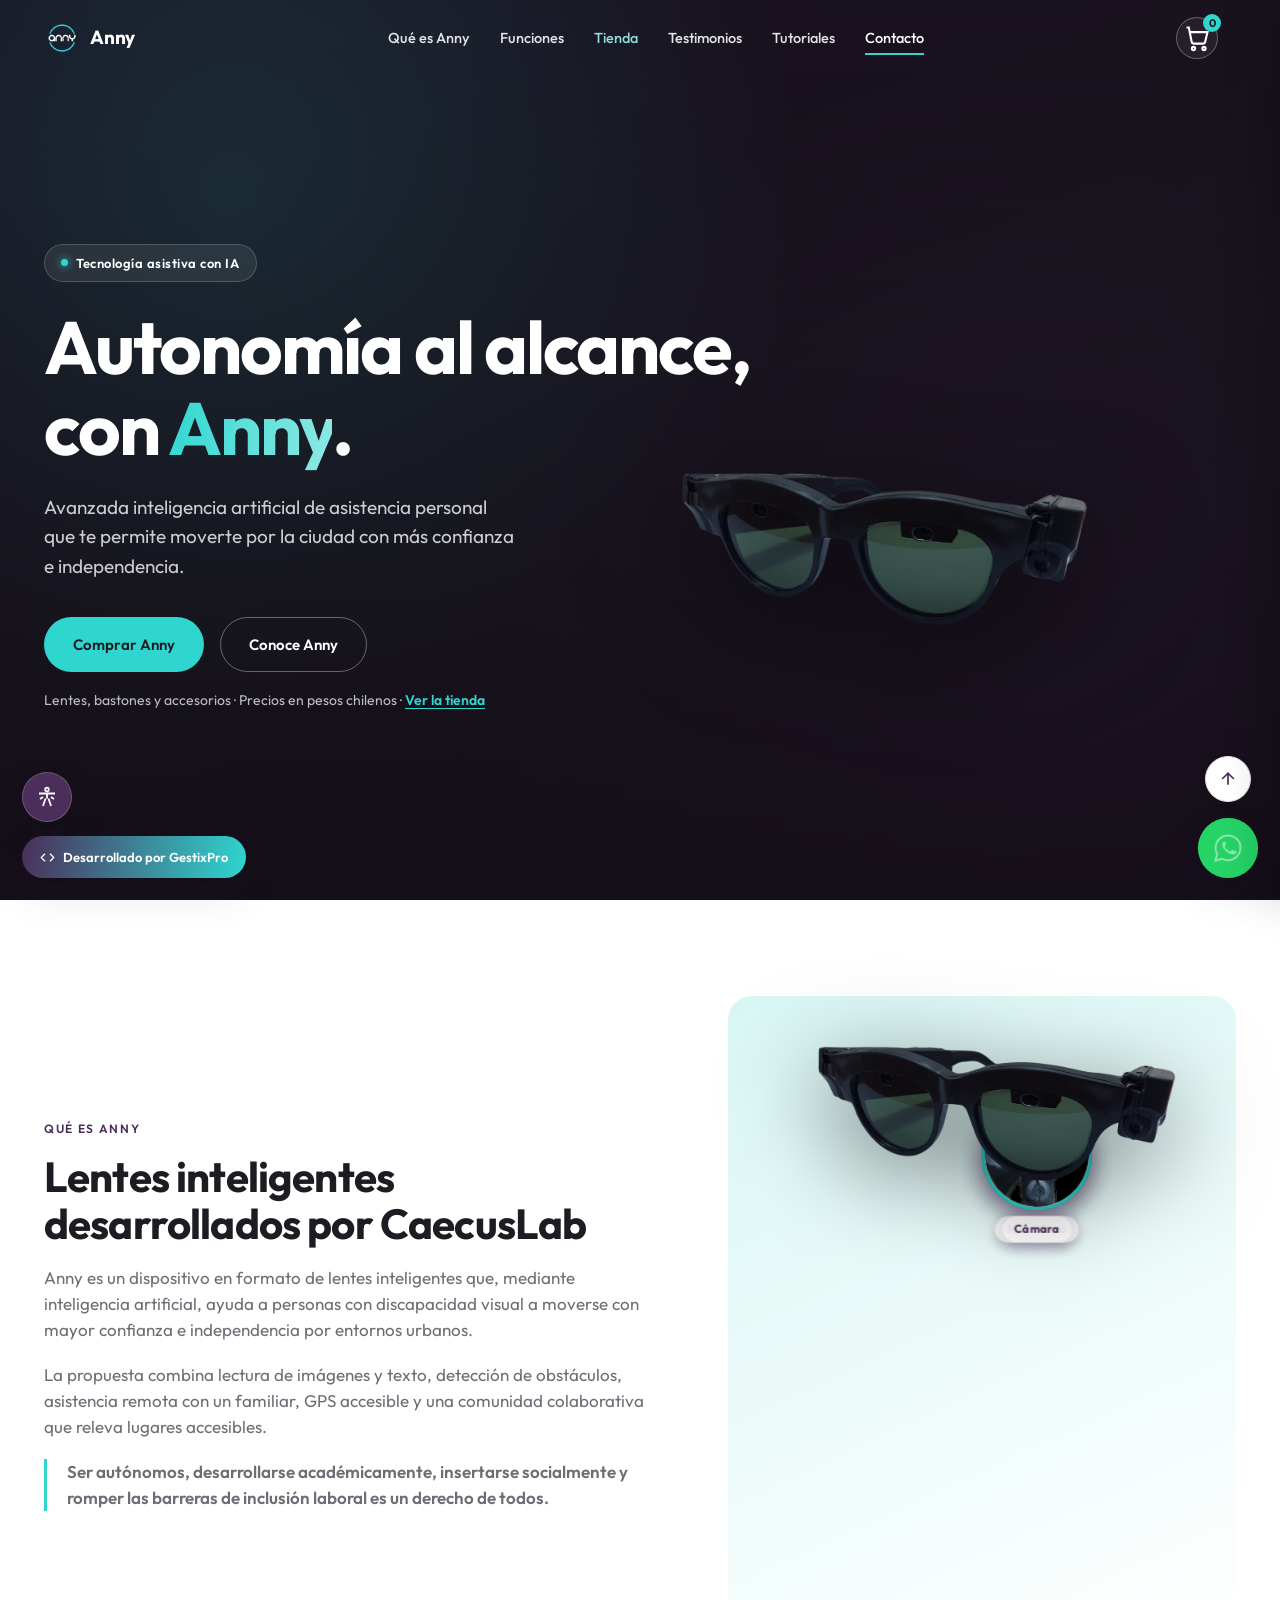
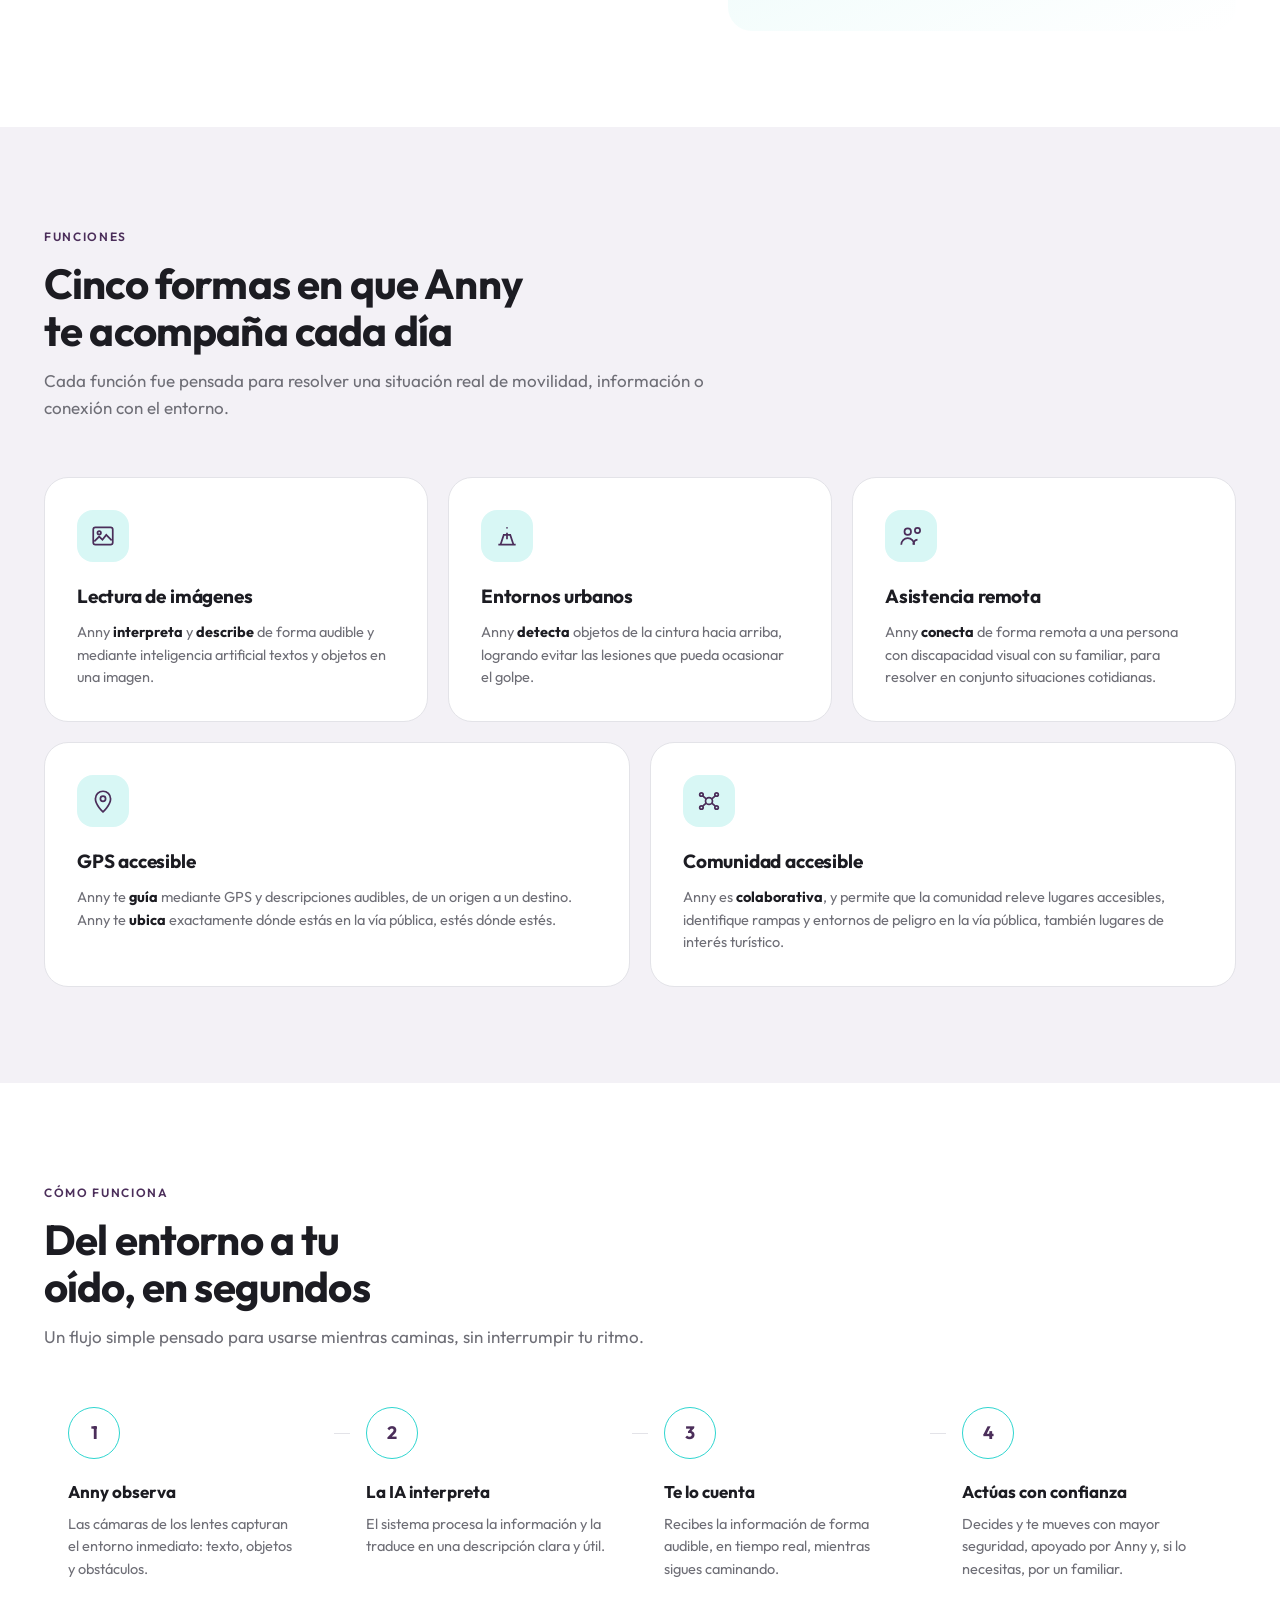
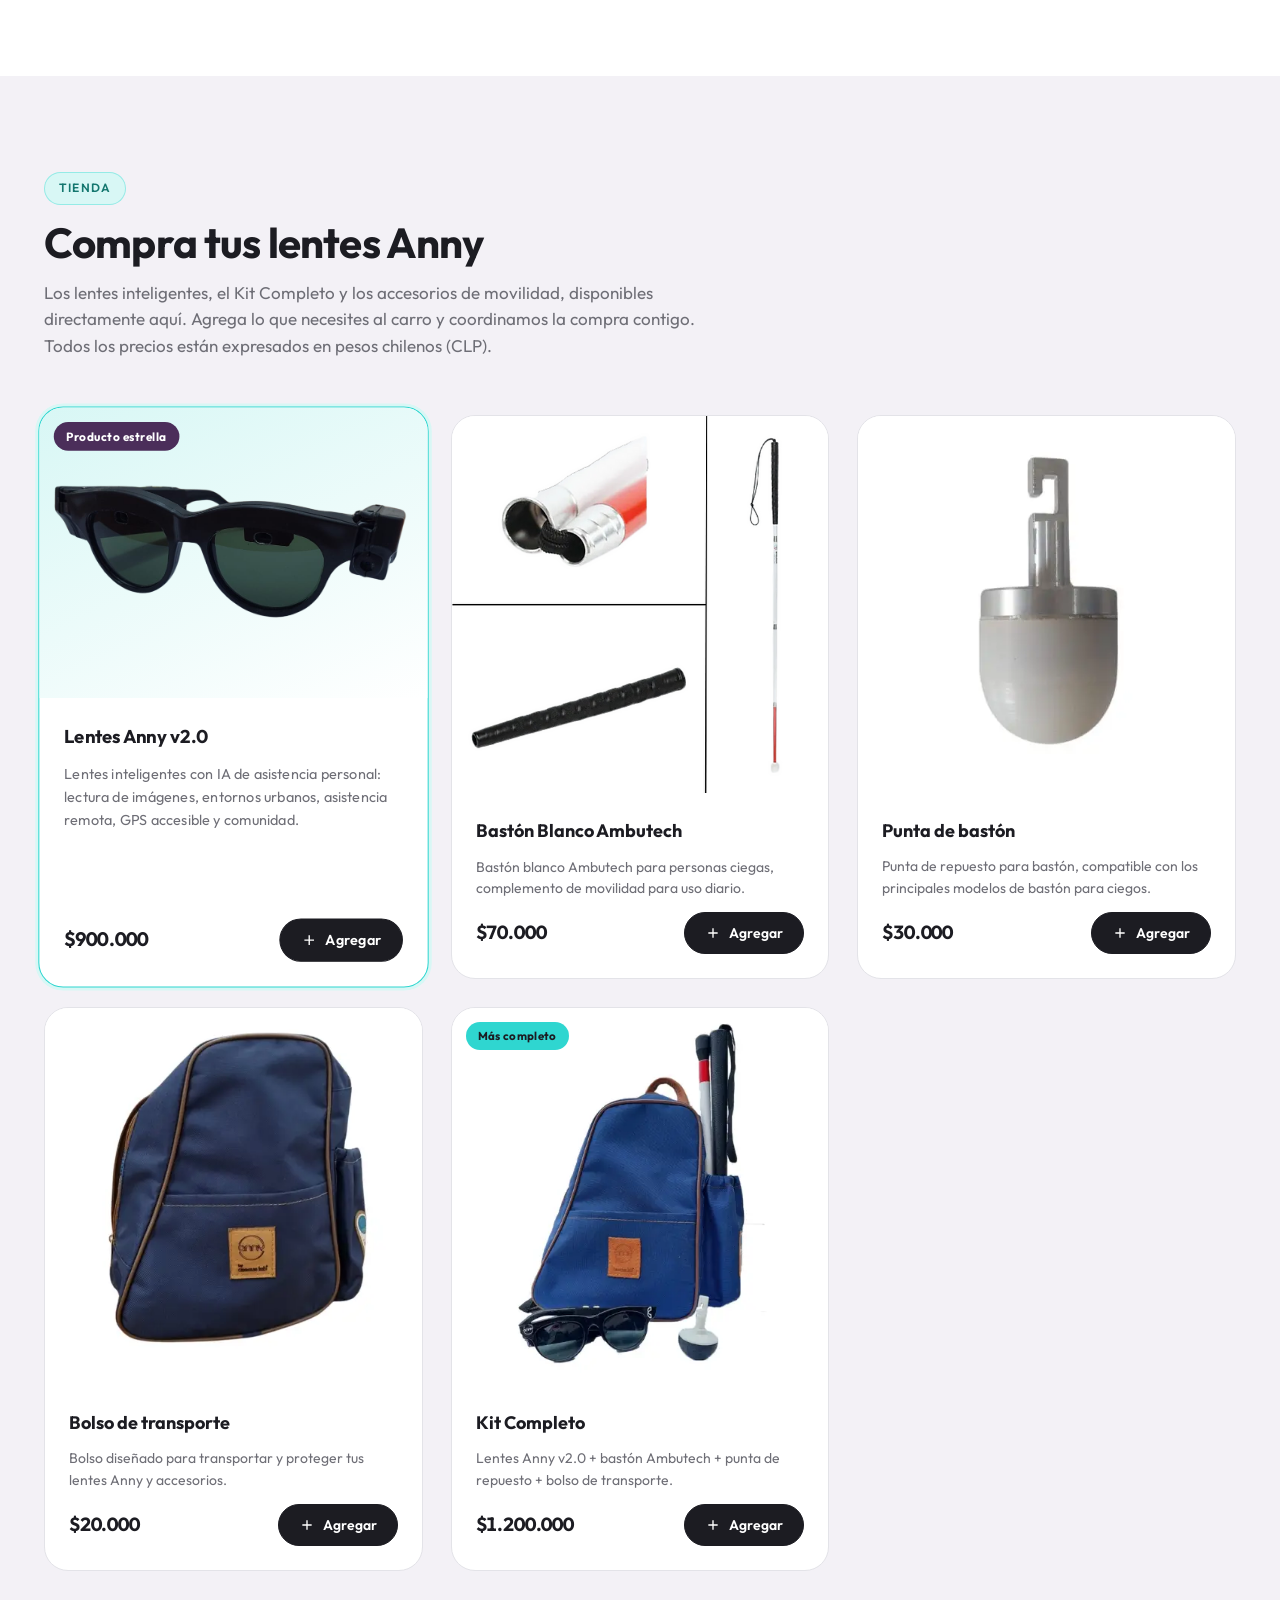
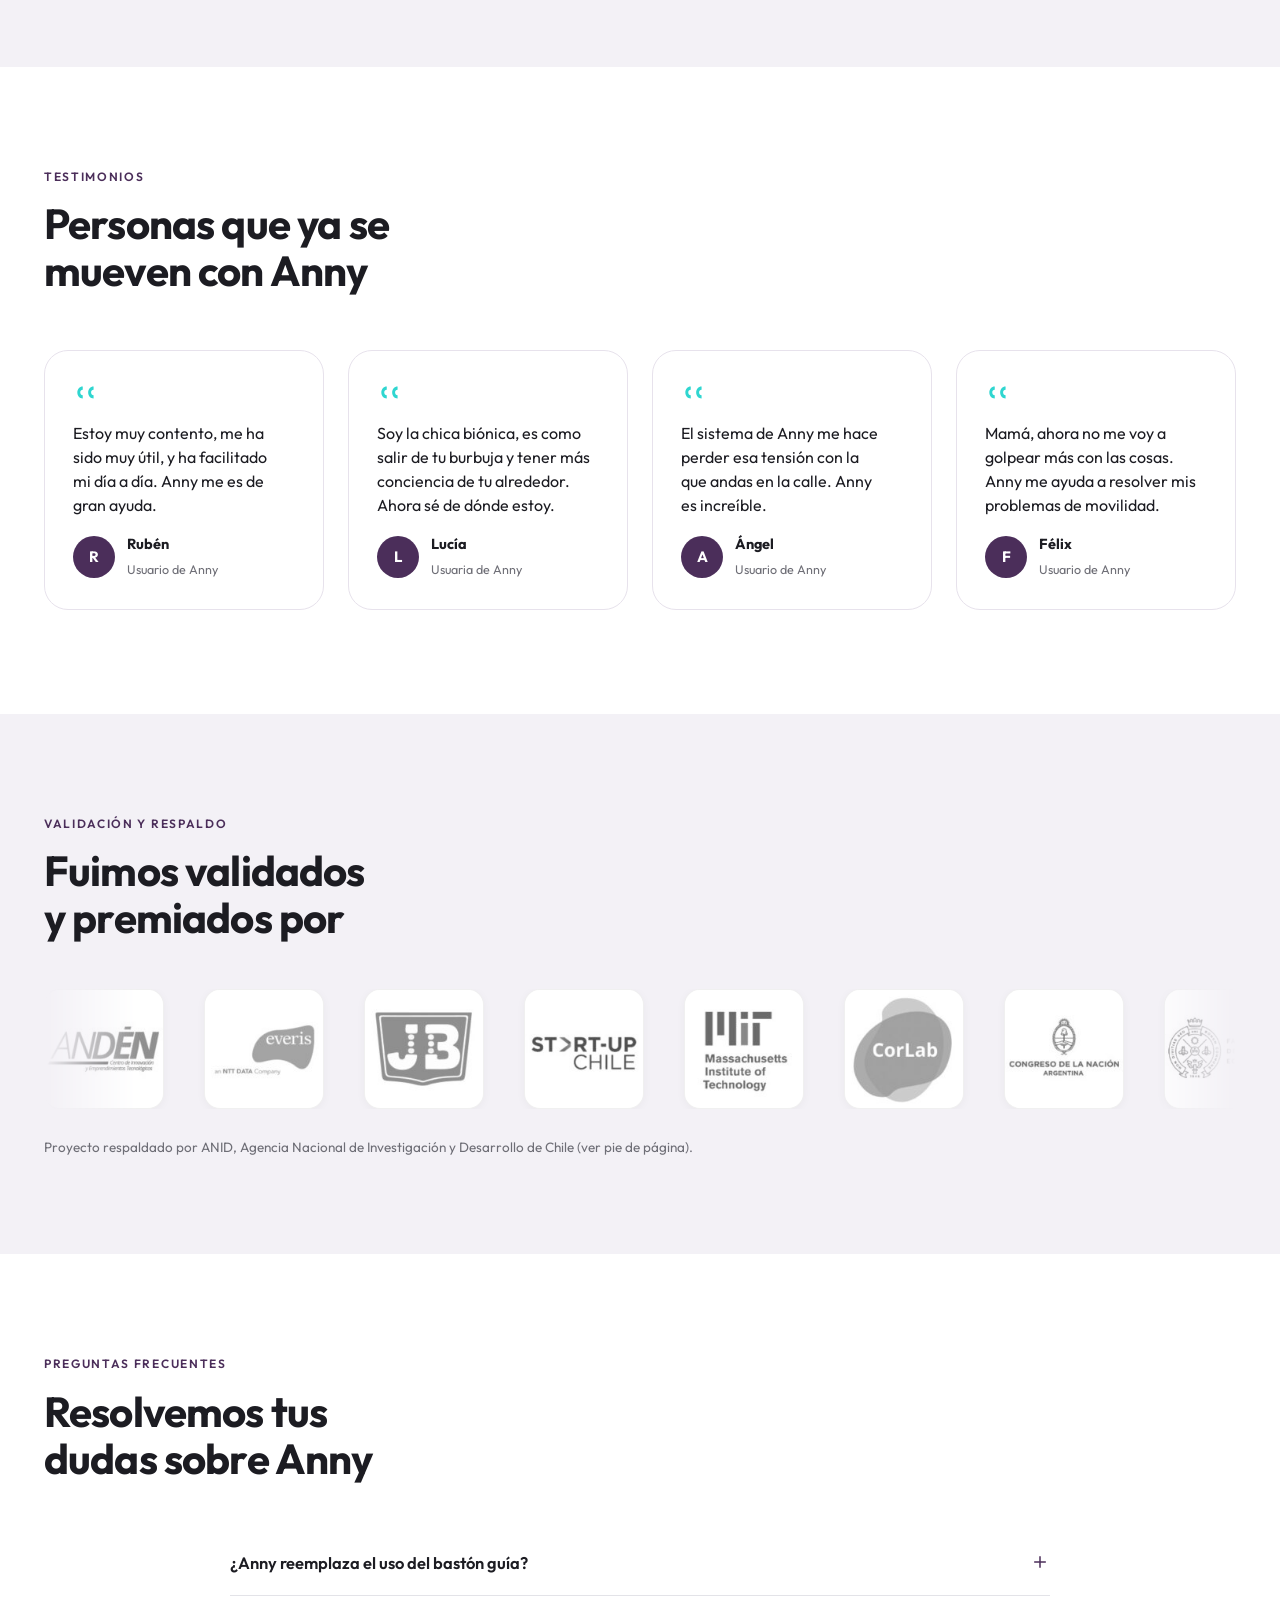
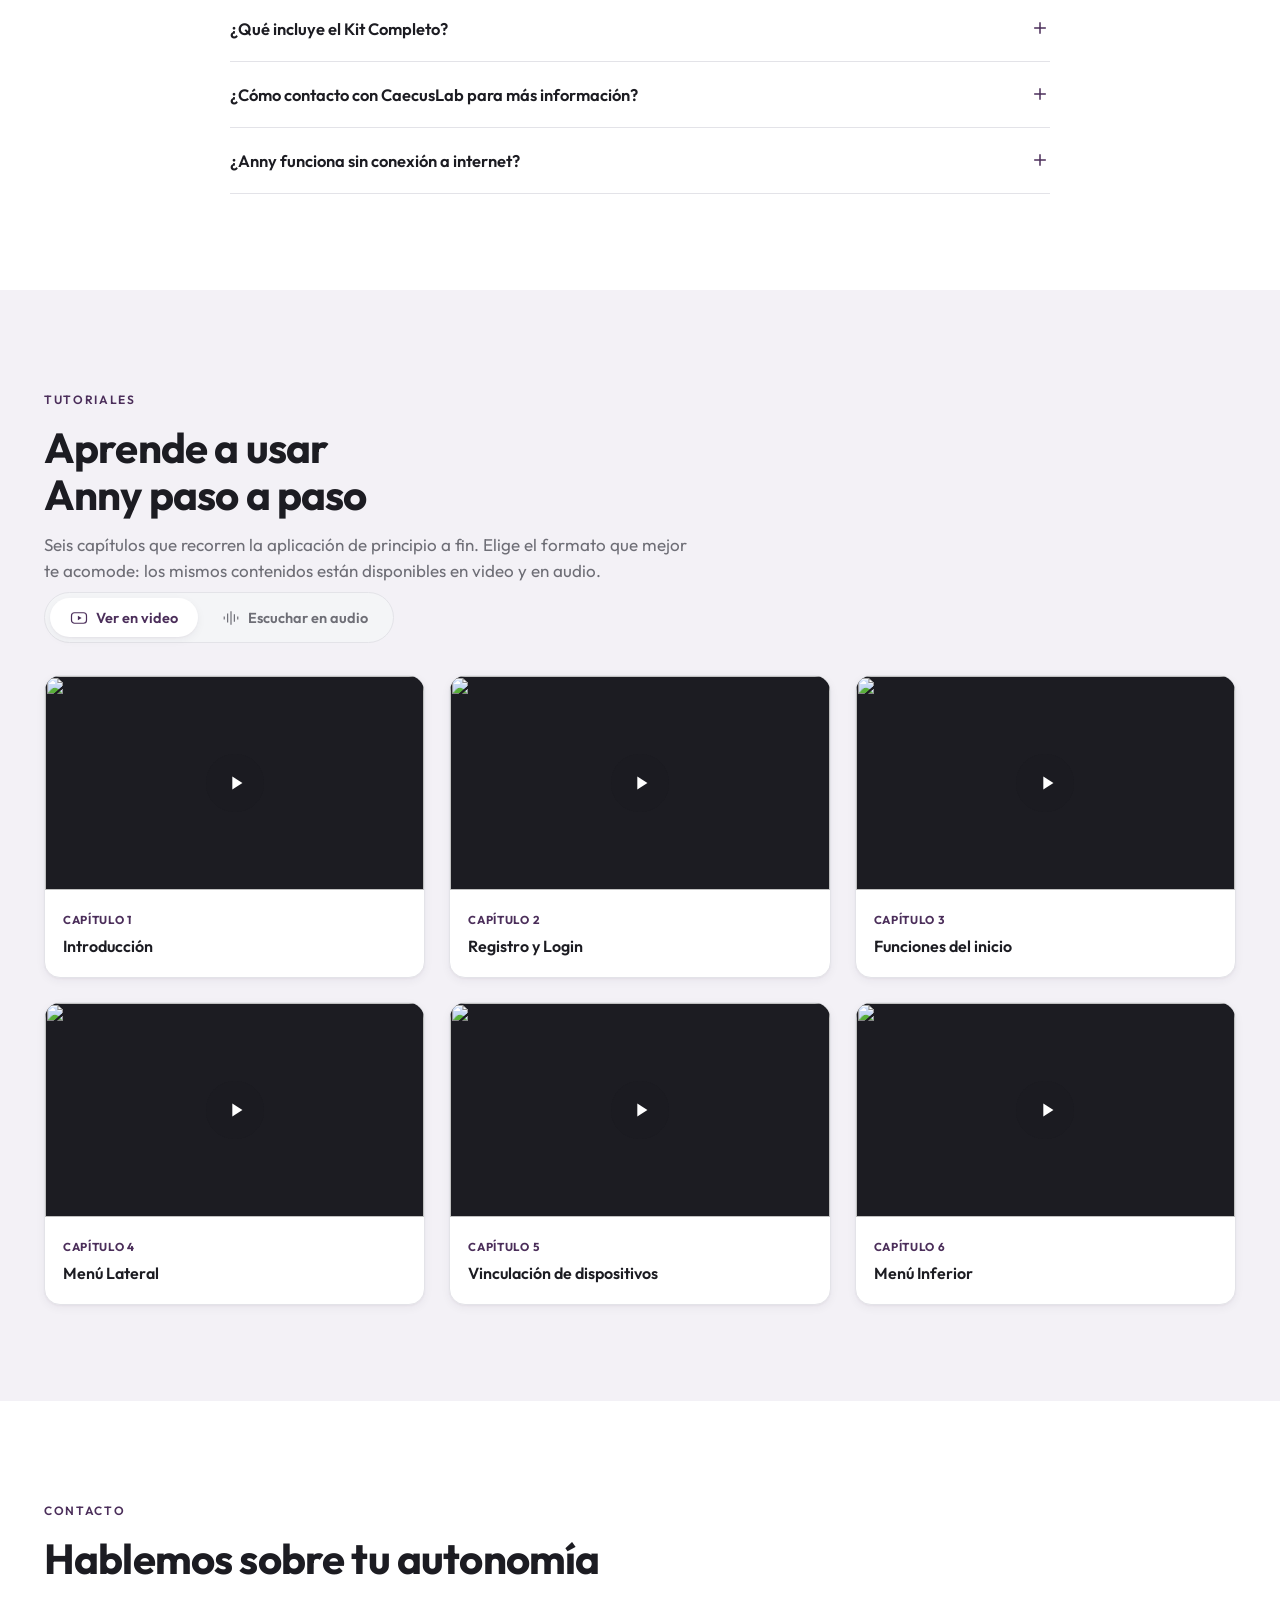
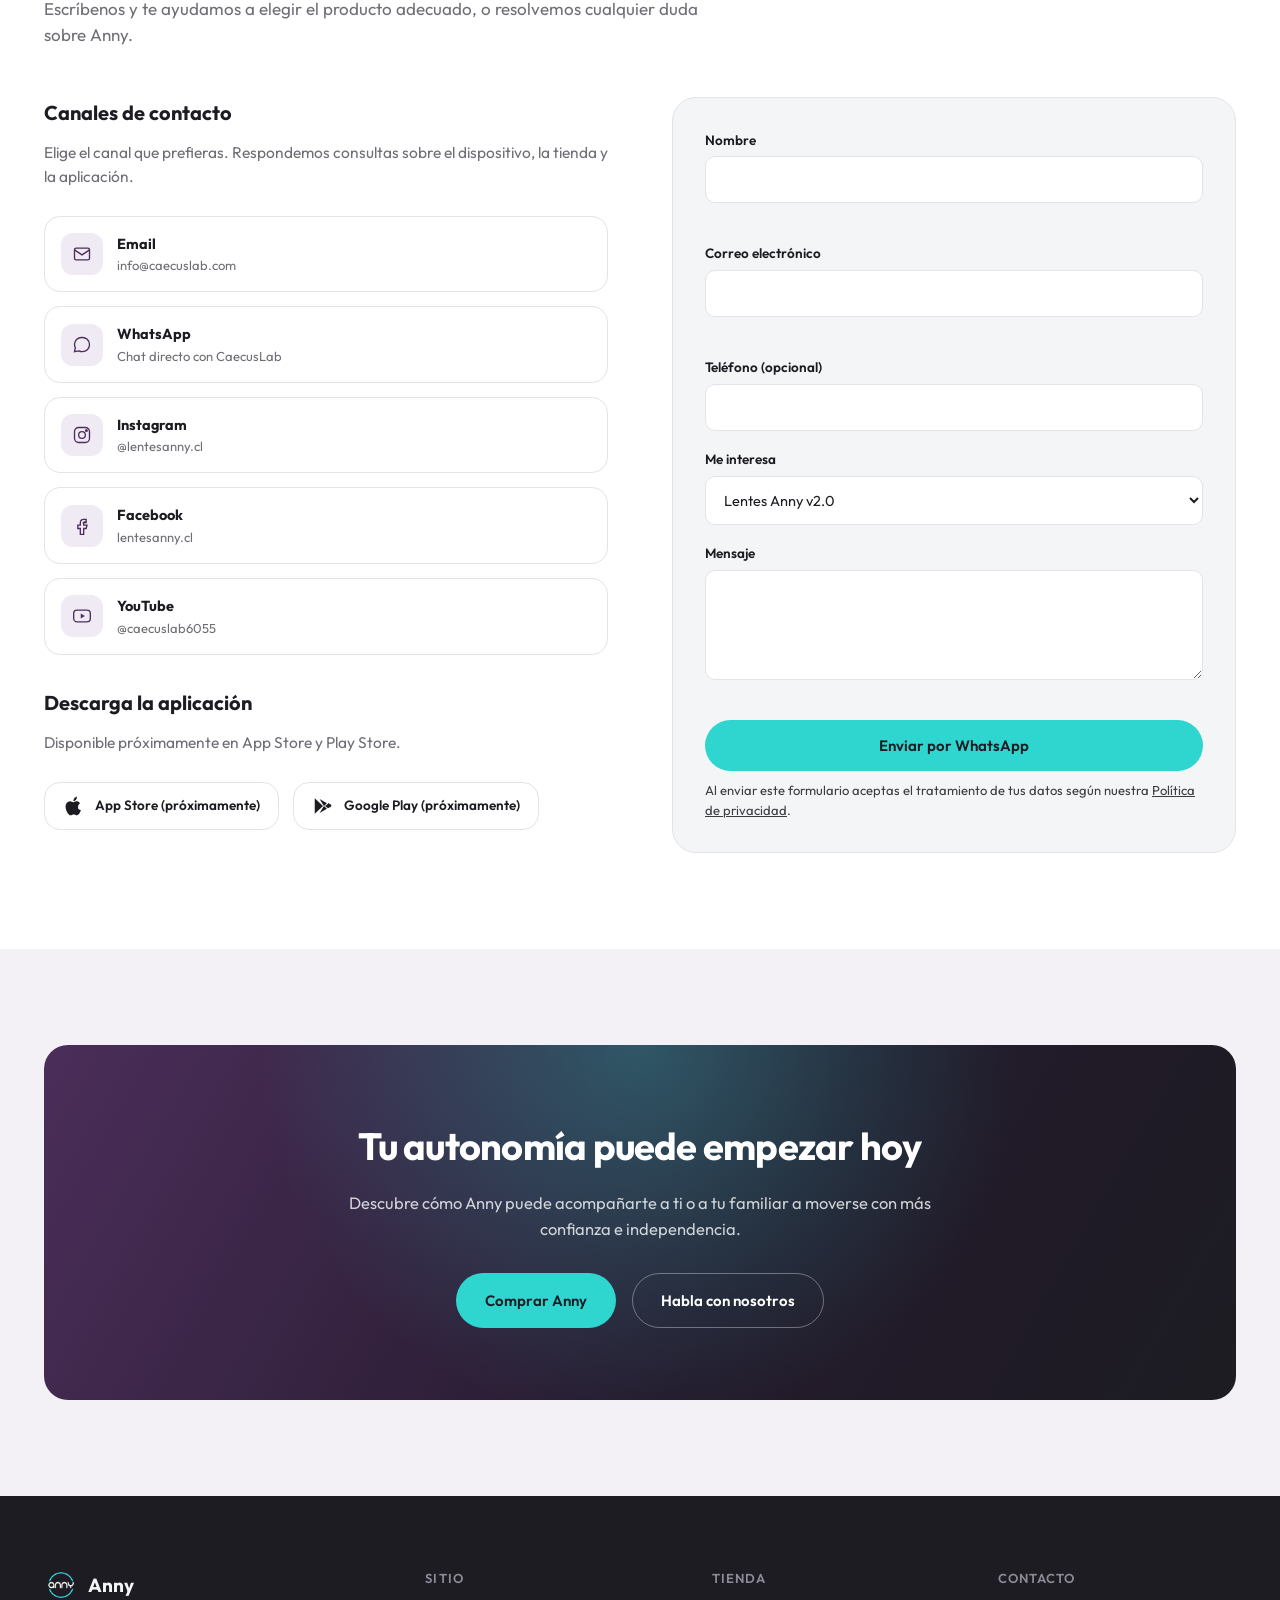
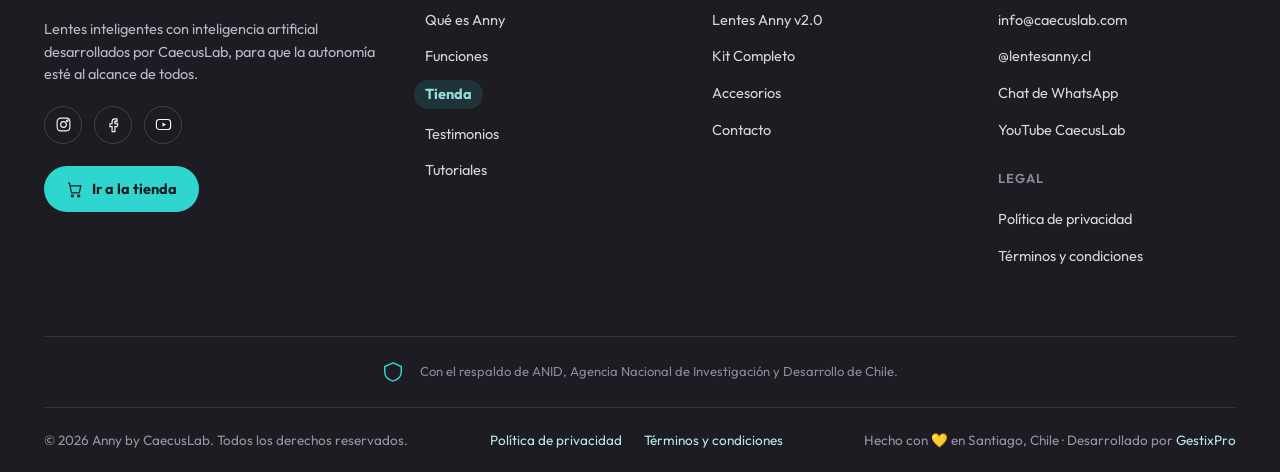
==== commit f22e851f: "Tipografía alojada en el sitio y aviso de privacidad en el formulario Co-Authored-By: Claude Opus 5." ====
--- a/index.html
+++ b/index.html
@@ -25,9 +25,15 @@
 <meta name="twitter:image:alt" content="Lentes inteligentes Anny sobre fondo violeta, con el texto Autonomía al alcance">
 <meta name="theme-color" content="#1C1C22">
 <link rel="icon" type="image/png" href="assets/img/anny_logotipo.png">
-<link rel="preconnect" href="https://fonts.googleapis.com">
-<link rel="preconnect" href="https://fonts.gstatic.com" crossorigin>
-<link rel="stylesheet" href="https://fonts.googleapis.com/css2?family=Outfit:wght@300;400;500;600;700;800&display=swap">
+<style id="local-fonts">
+/* Tipografías alojadas en el sitio (Fontsource, licencia OFL) */
+@font-face{font-family:"Outfit";font-style:normal;font-weight:300;font-display:swap;src:url(assets/fonts/outfit-latin-300-normal.woff2) format("woff2")}
+@font-face{font-family:"Outfit";font-style:normal;font-weight:400;font-display:swap;src:url(assets/fonts/outfit-latin-400-normal.woff2) format("woff2")}
+@font-face{font-family:"Outfit";font-style:normal;font-weight:500;font-display:swap;src:url(assets/fonts/outfit-latin-500-normal.woff2) format("woff2")}
+@font-face{font-family:"Outfit";font-style:normal;font-weight:600;font-display:swap;src:url(assets/fonts/outfit-latin-600-normal.woff2) format("woff2")}
+@font-face{font-family:"Outfit";font-style:normal;font-weight:700;font-display:swap;src:url(assets/fonts/outfit-latin-700-normal.woff2) format("woff2")}
+@font-face{font-family:"Outfit";font-style:normal;font-weight:800;font-display:swap;src:url(assets/fonts/outfit-latin-800-normal.woff2) format("woff2")}
+</style>
 
 <style>
 /* ==========================================================================
@@ -1796,6 +1802,7 @@
           <span class="form-error" id="err-fMessage" role="alert"></span>
         </div>
         <button type="submit" class="btn btn-primary btn-block">Enviar por WhatsApp</button>
+<small style="display:block;font-size:13px;line-height:1.5;margin-top:10px;opacity:.85">Al enviar este formulario aceptas el tratamiento de tus datos según nuestra <a href="privacidad.html" style="color:inherit;text-decoration:underline">Política de privacidad</a>.</small>
         <div class="form-status" id="formStatus" role="status"></div>
       </form>
     </div>
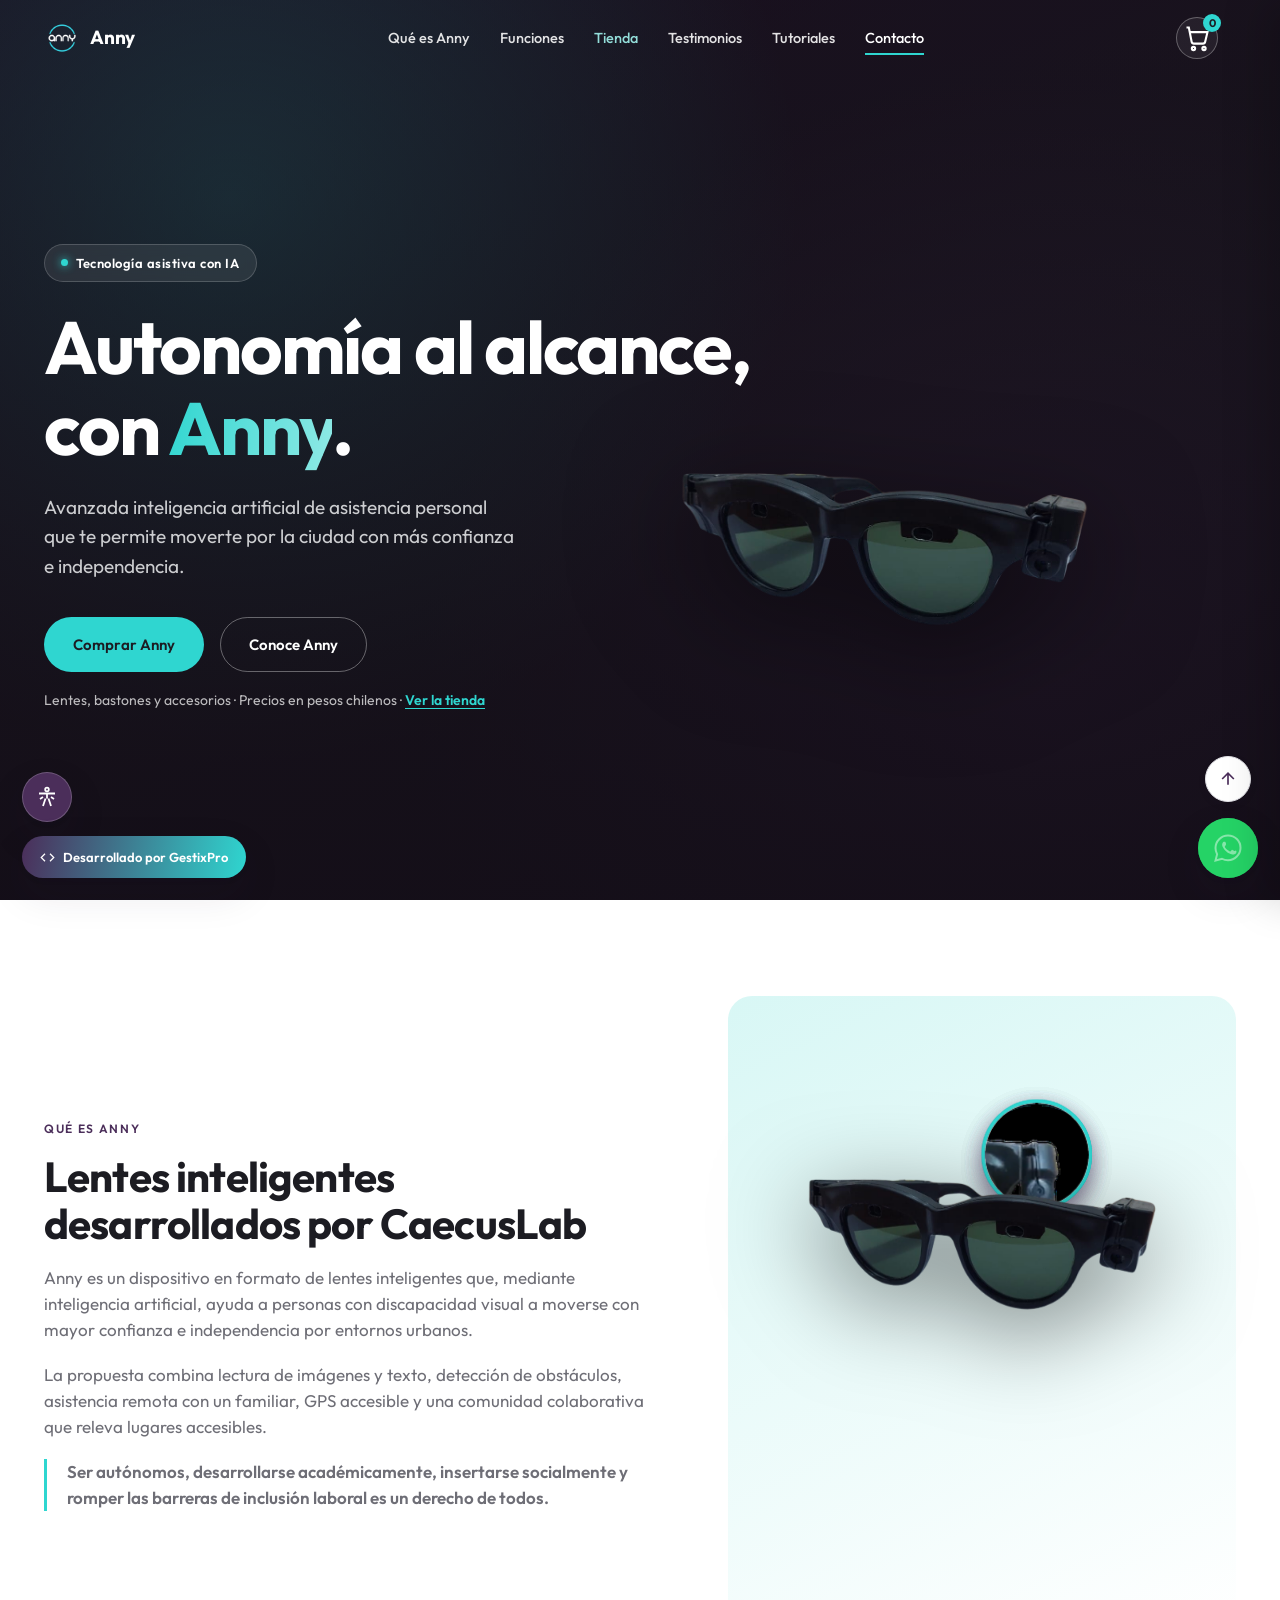
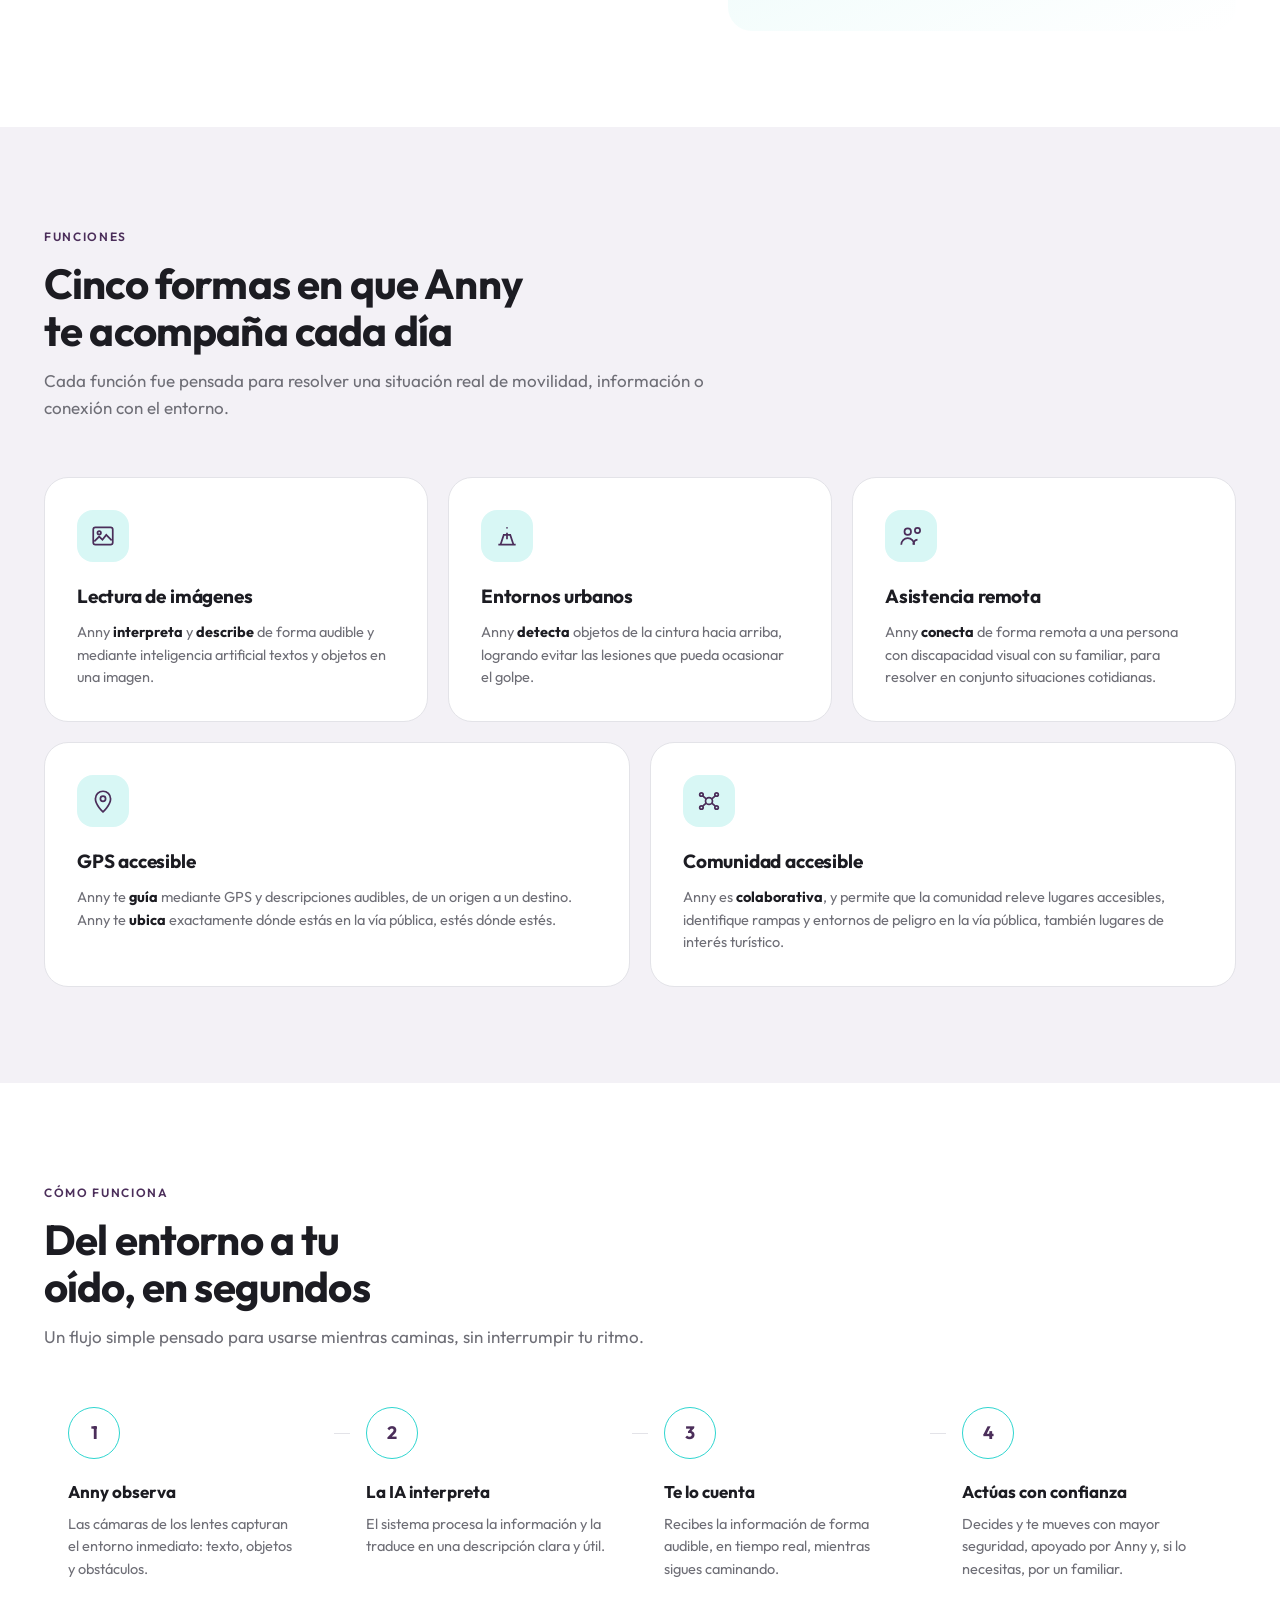
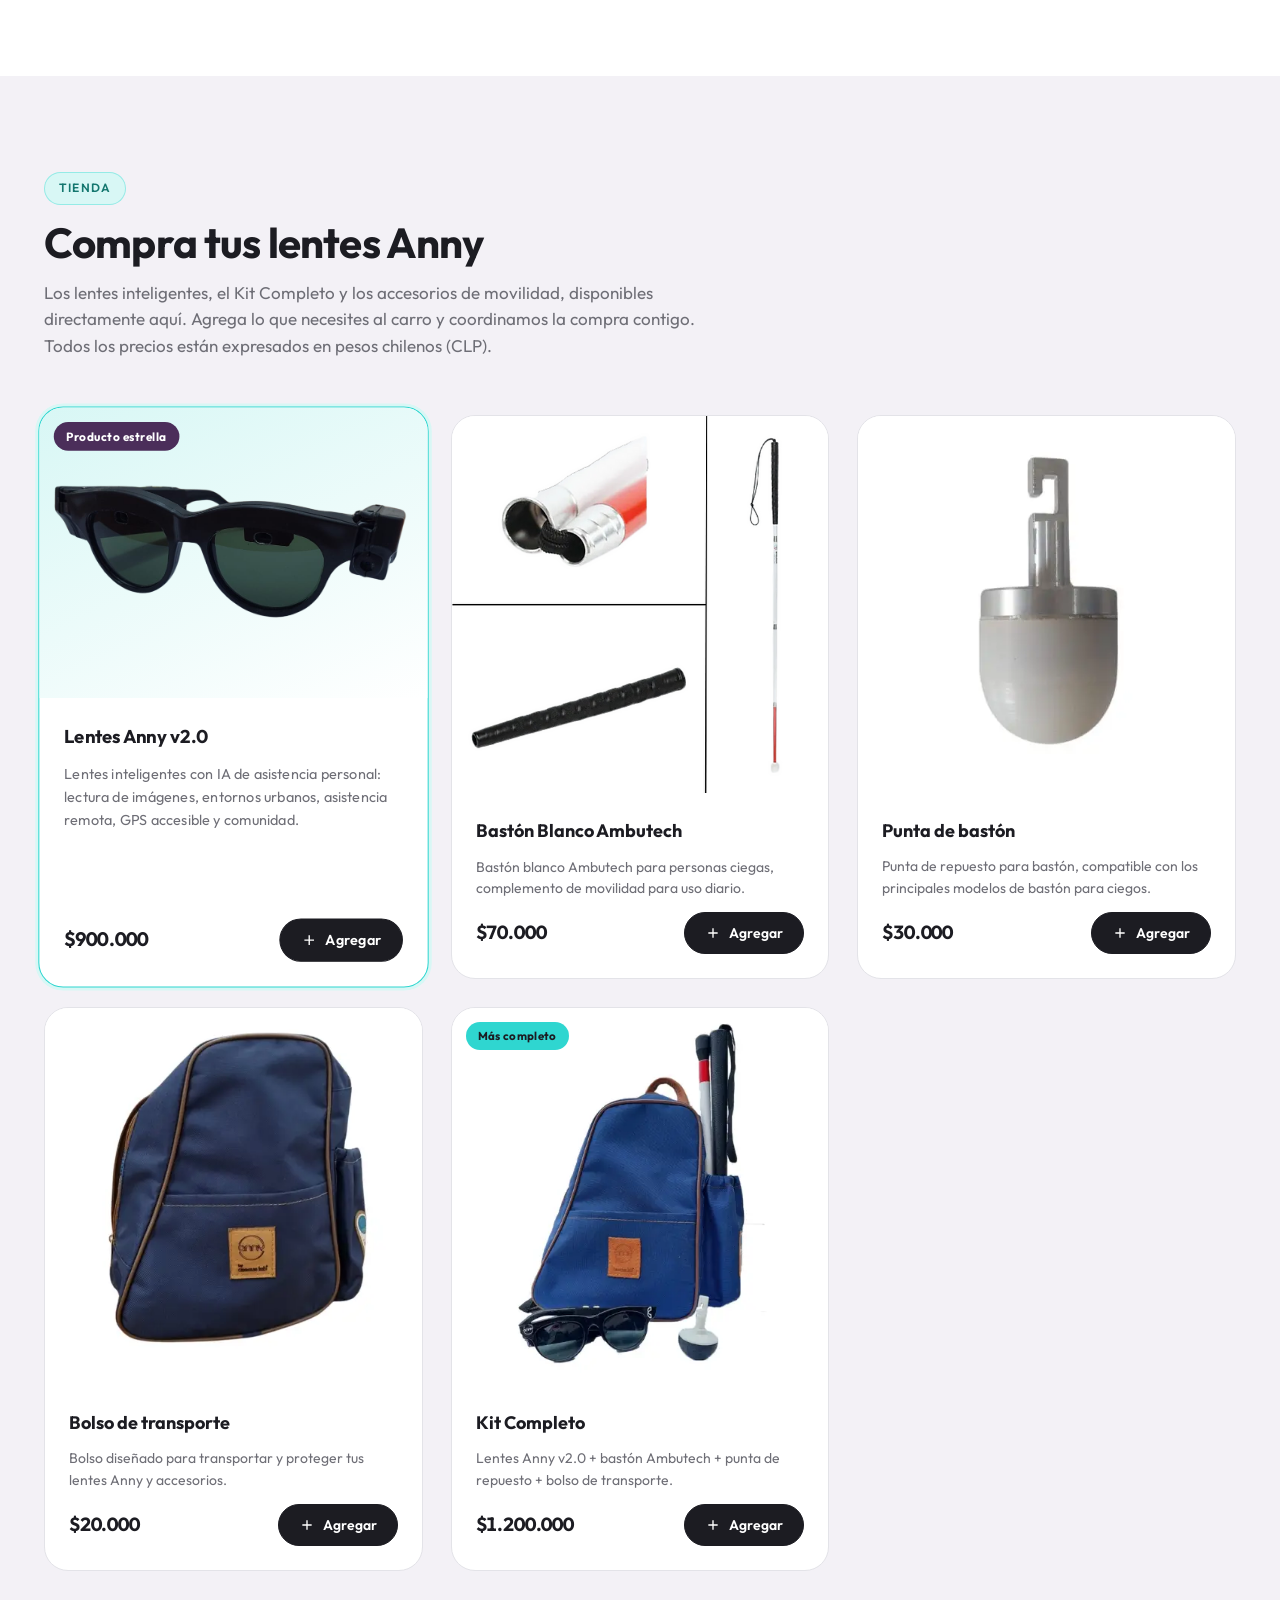
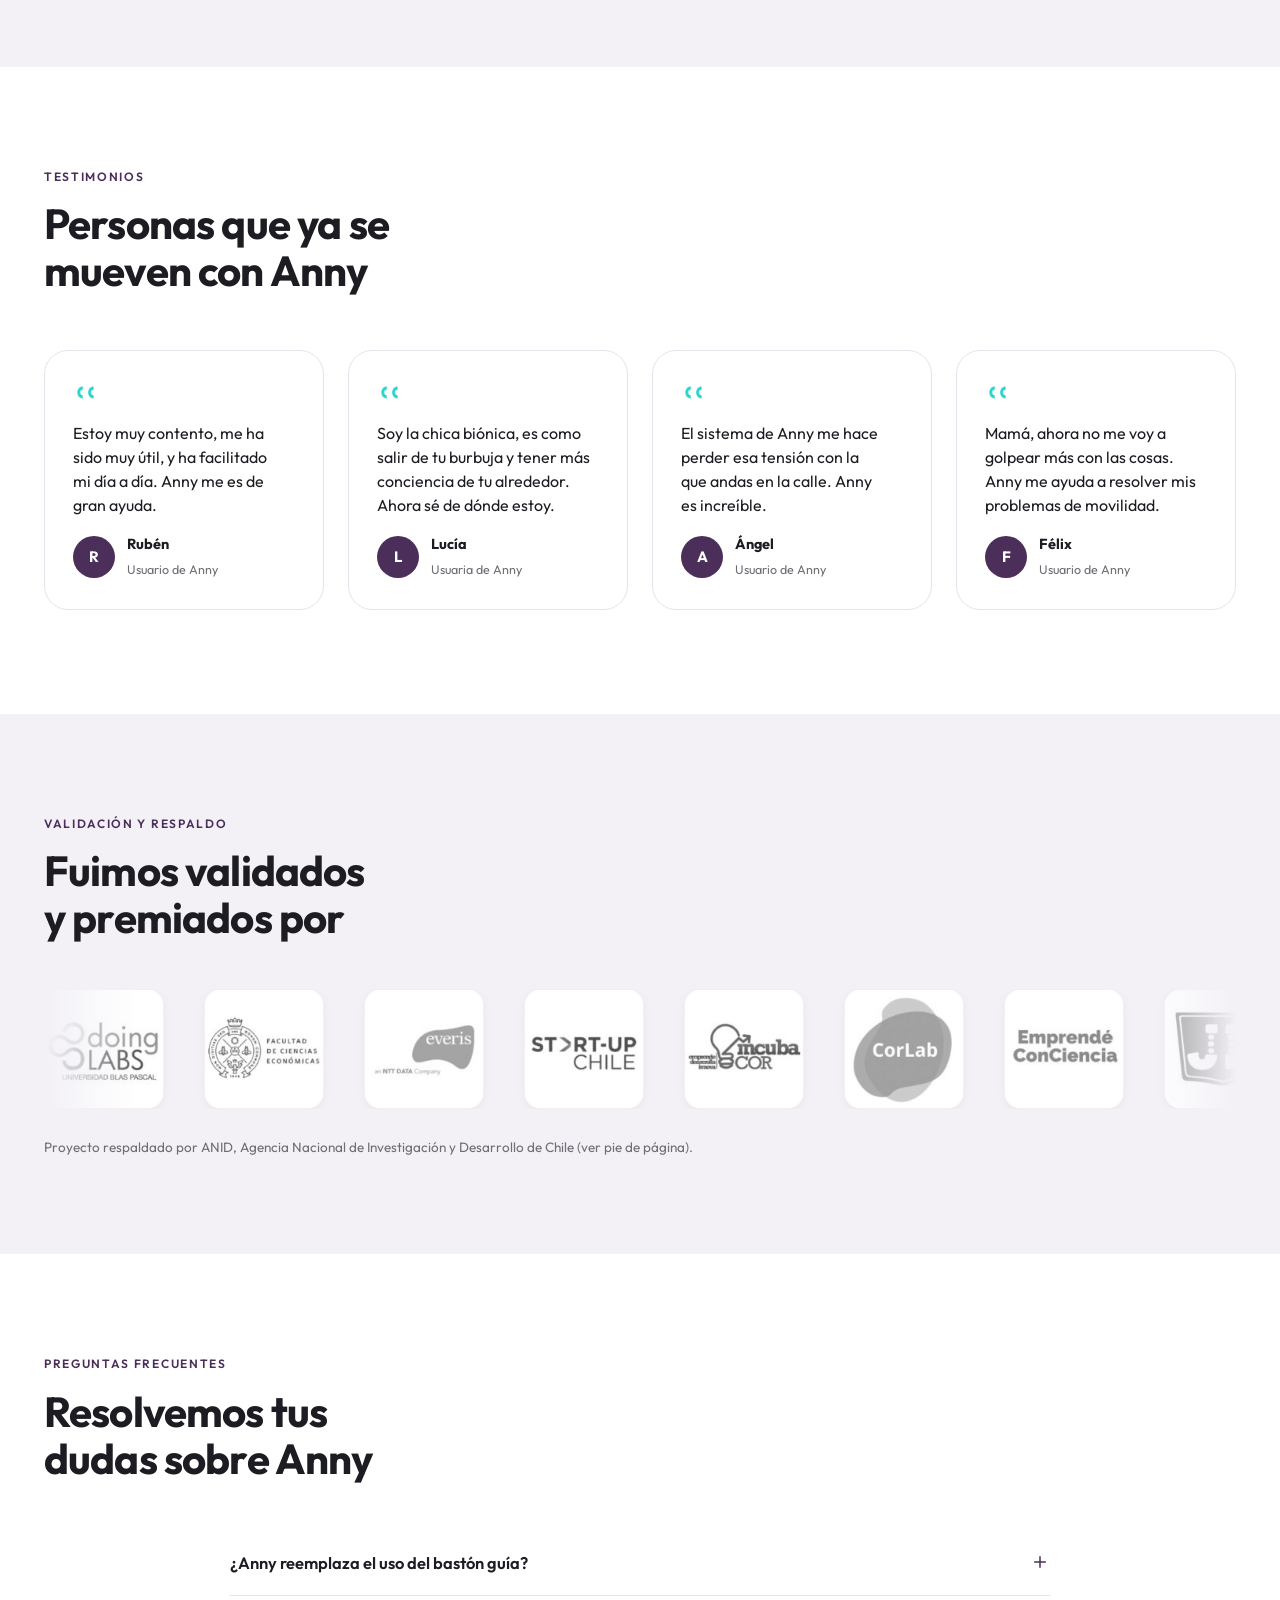
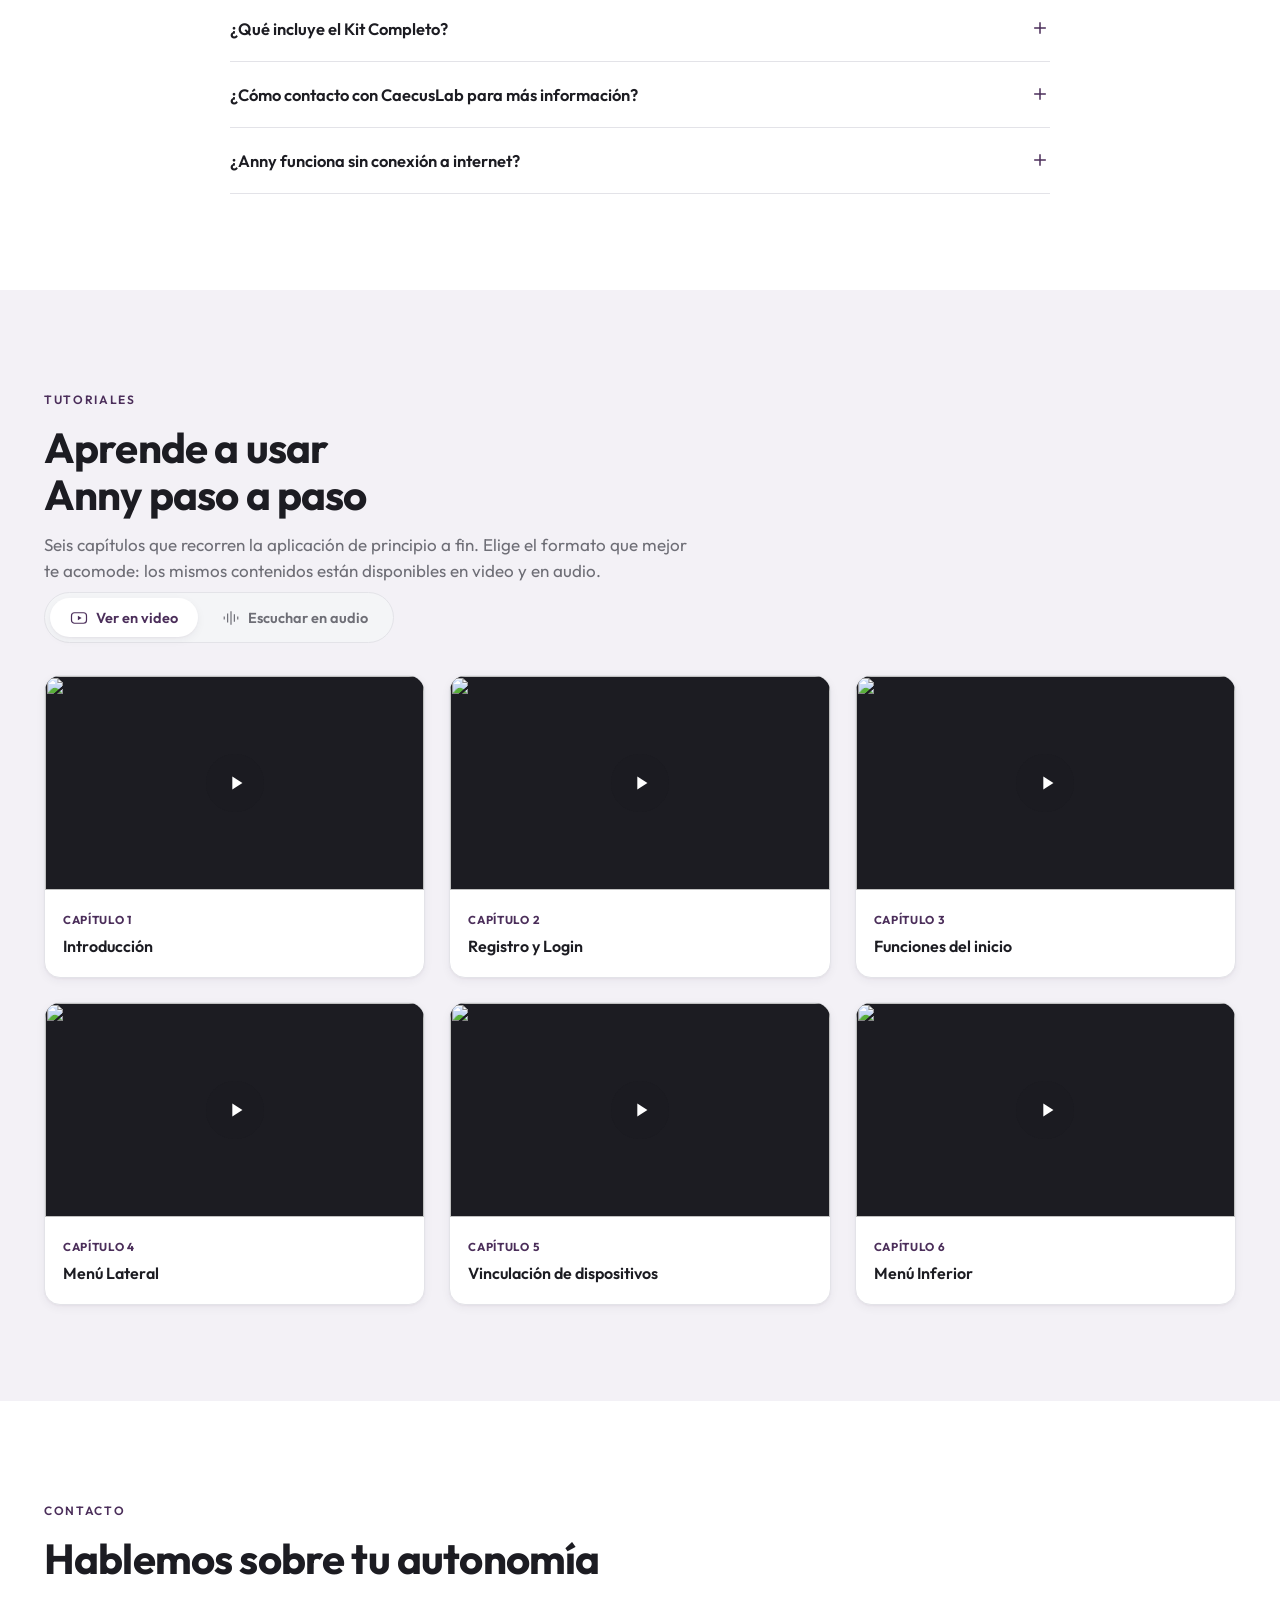
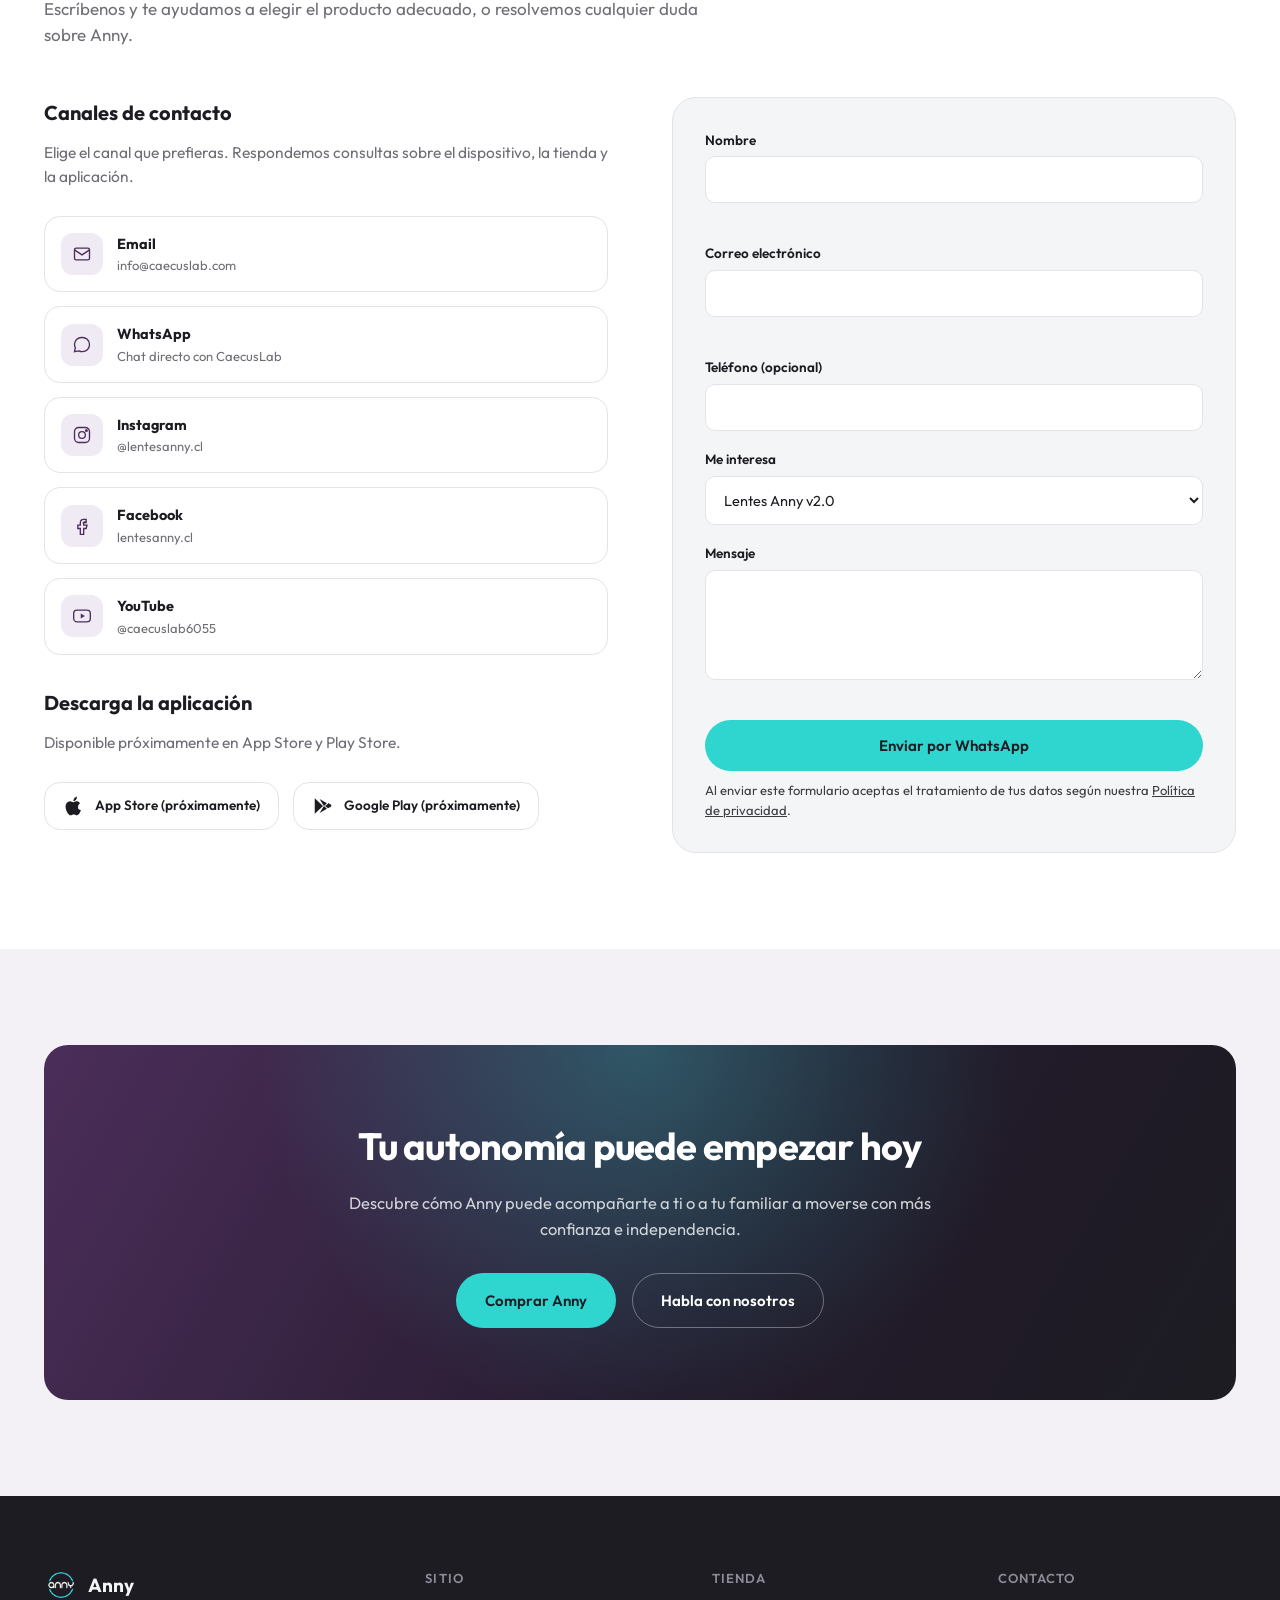
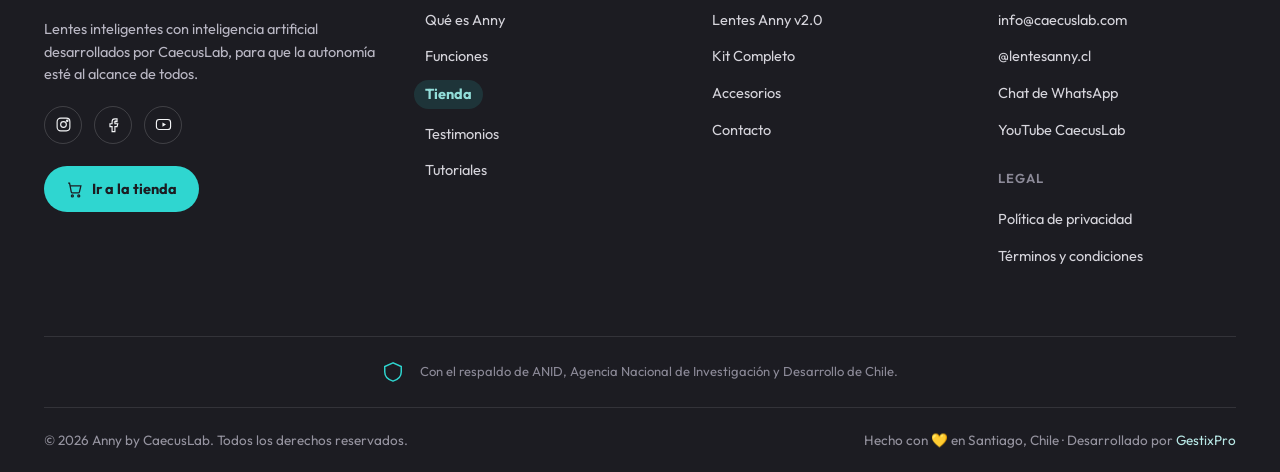
==== commit 37fb5bff: "Pie de página: sin enlaces repetidos ni enlaces sin destino Co-Authored-By: Claude Opus 5.5 <noreply" ====
--- a/index.html
+++ b/index.html
@@ -1899,10 +1899,6 @@
 
     <div class="footer-bottom">
       <span id="copyrightText">© 2026 Anny by CaecusLab. Todos los derechos reservados.</span>
-      <nav class="footer-legal" aria-label="Enlaces legales">
-        <a href="privacidad.html">Política de privacidad</a>
-        <a href="terminos.html">Términos y condiciones</a>
-      </nav>
       <span>Hecho con 💛 en <span id="footerCity">Santiago, Chile</span> · Desarrollado por <a href="https://gestixpro.cl/" target="_blank" rel="noopener">GestixPro</a></span>
     </div>
   </div>
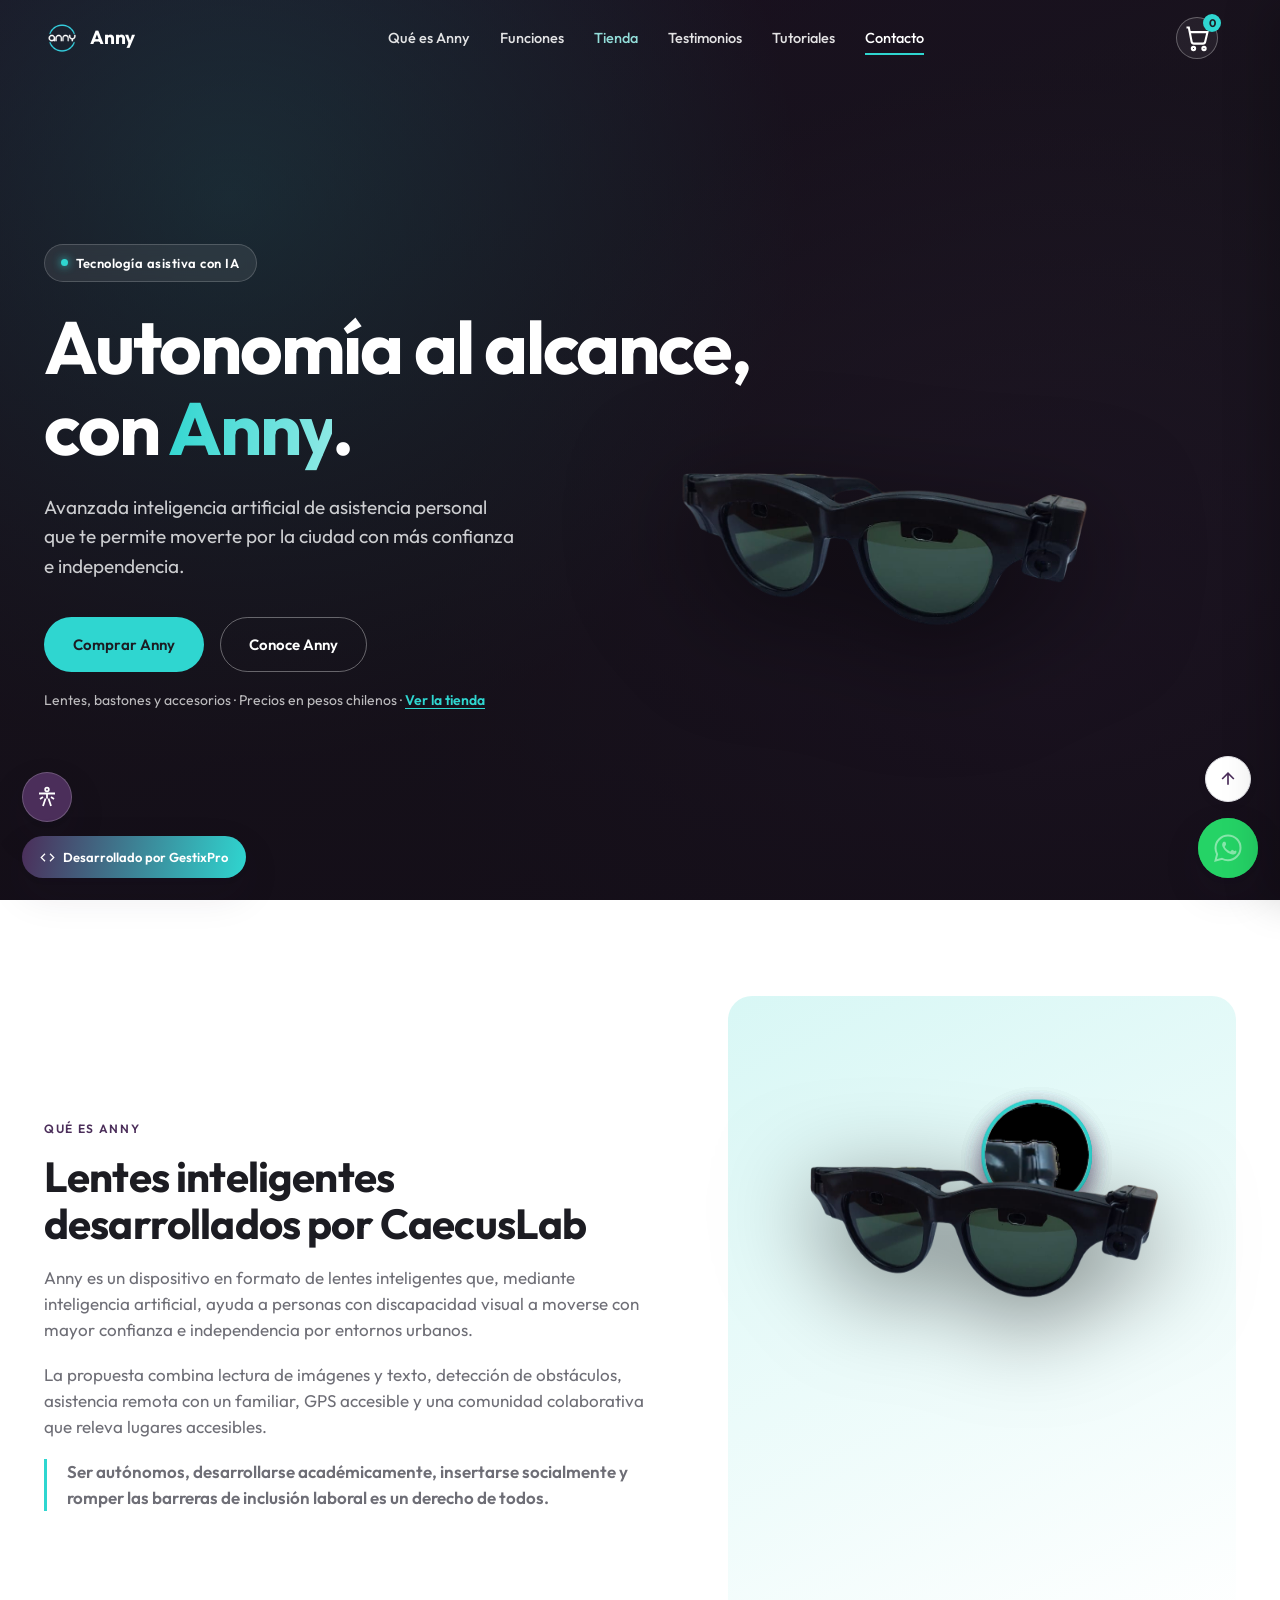
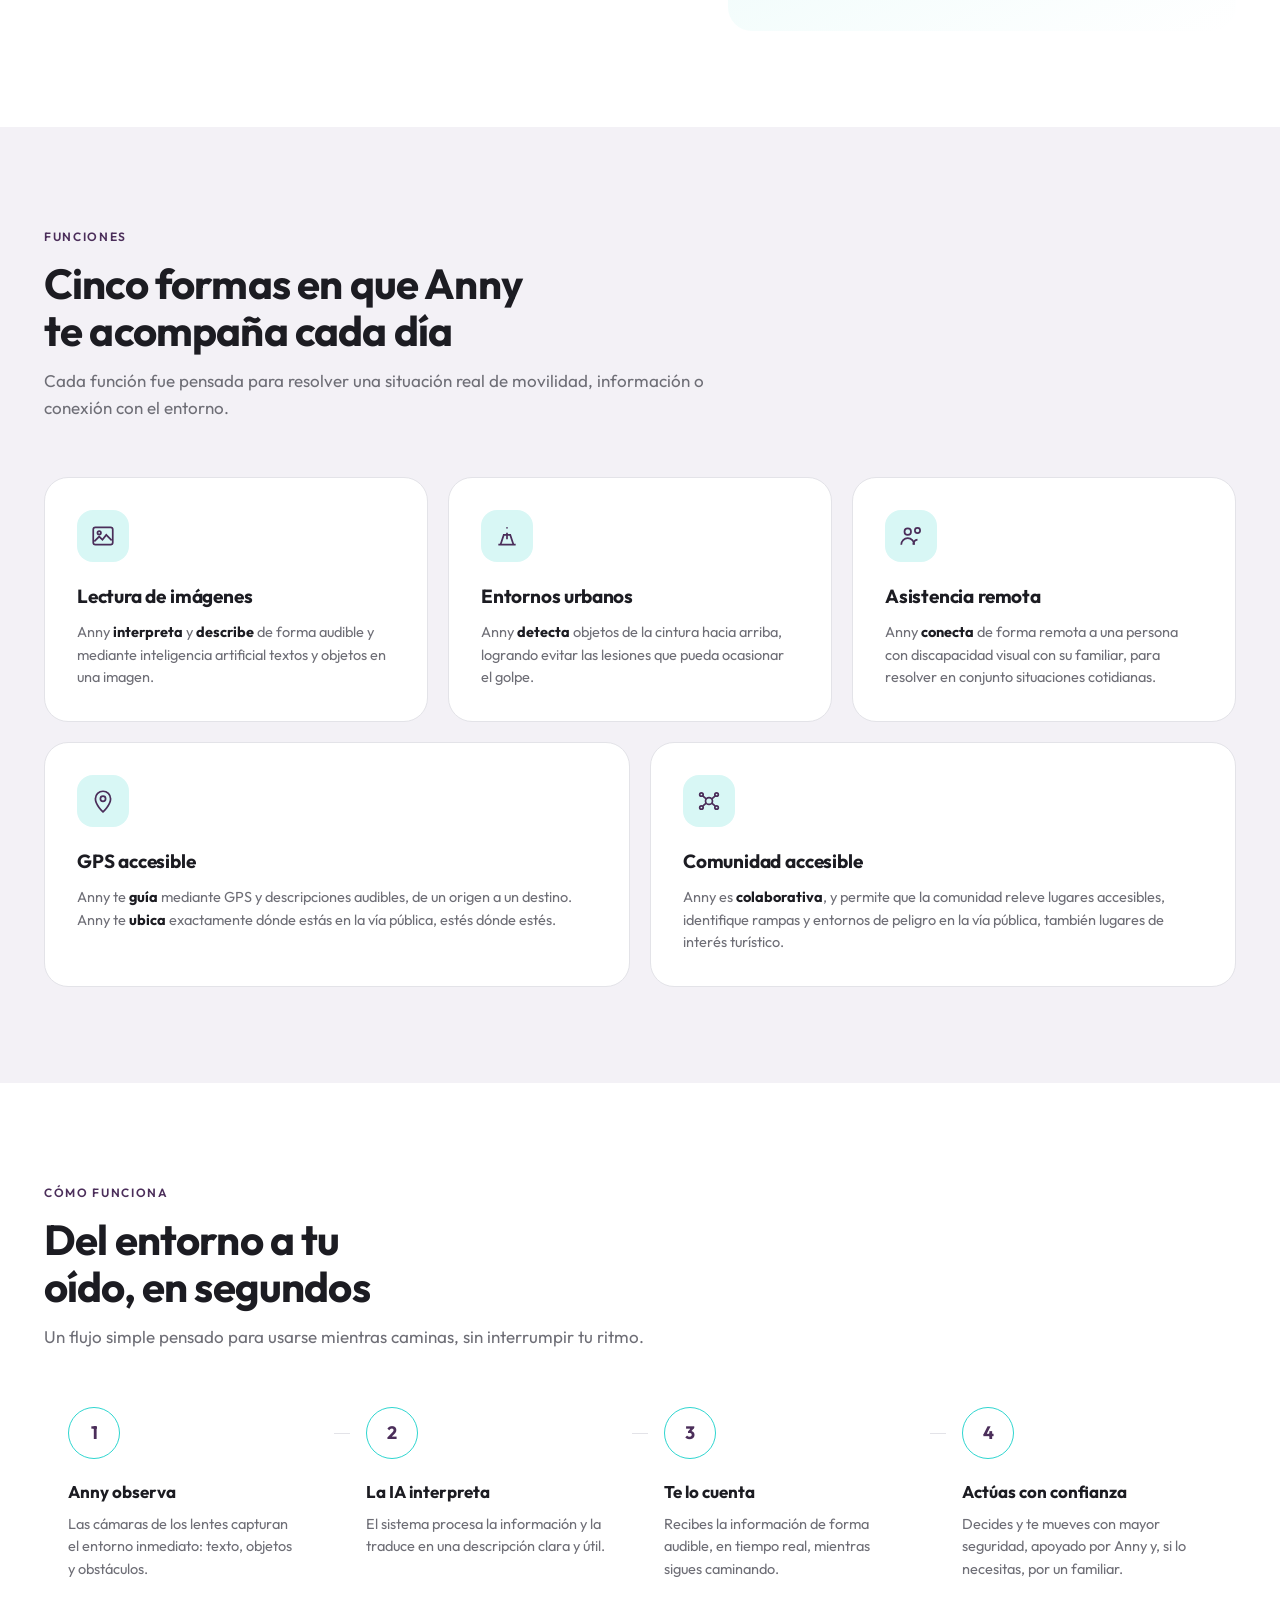
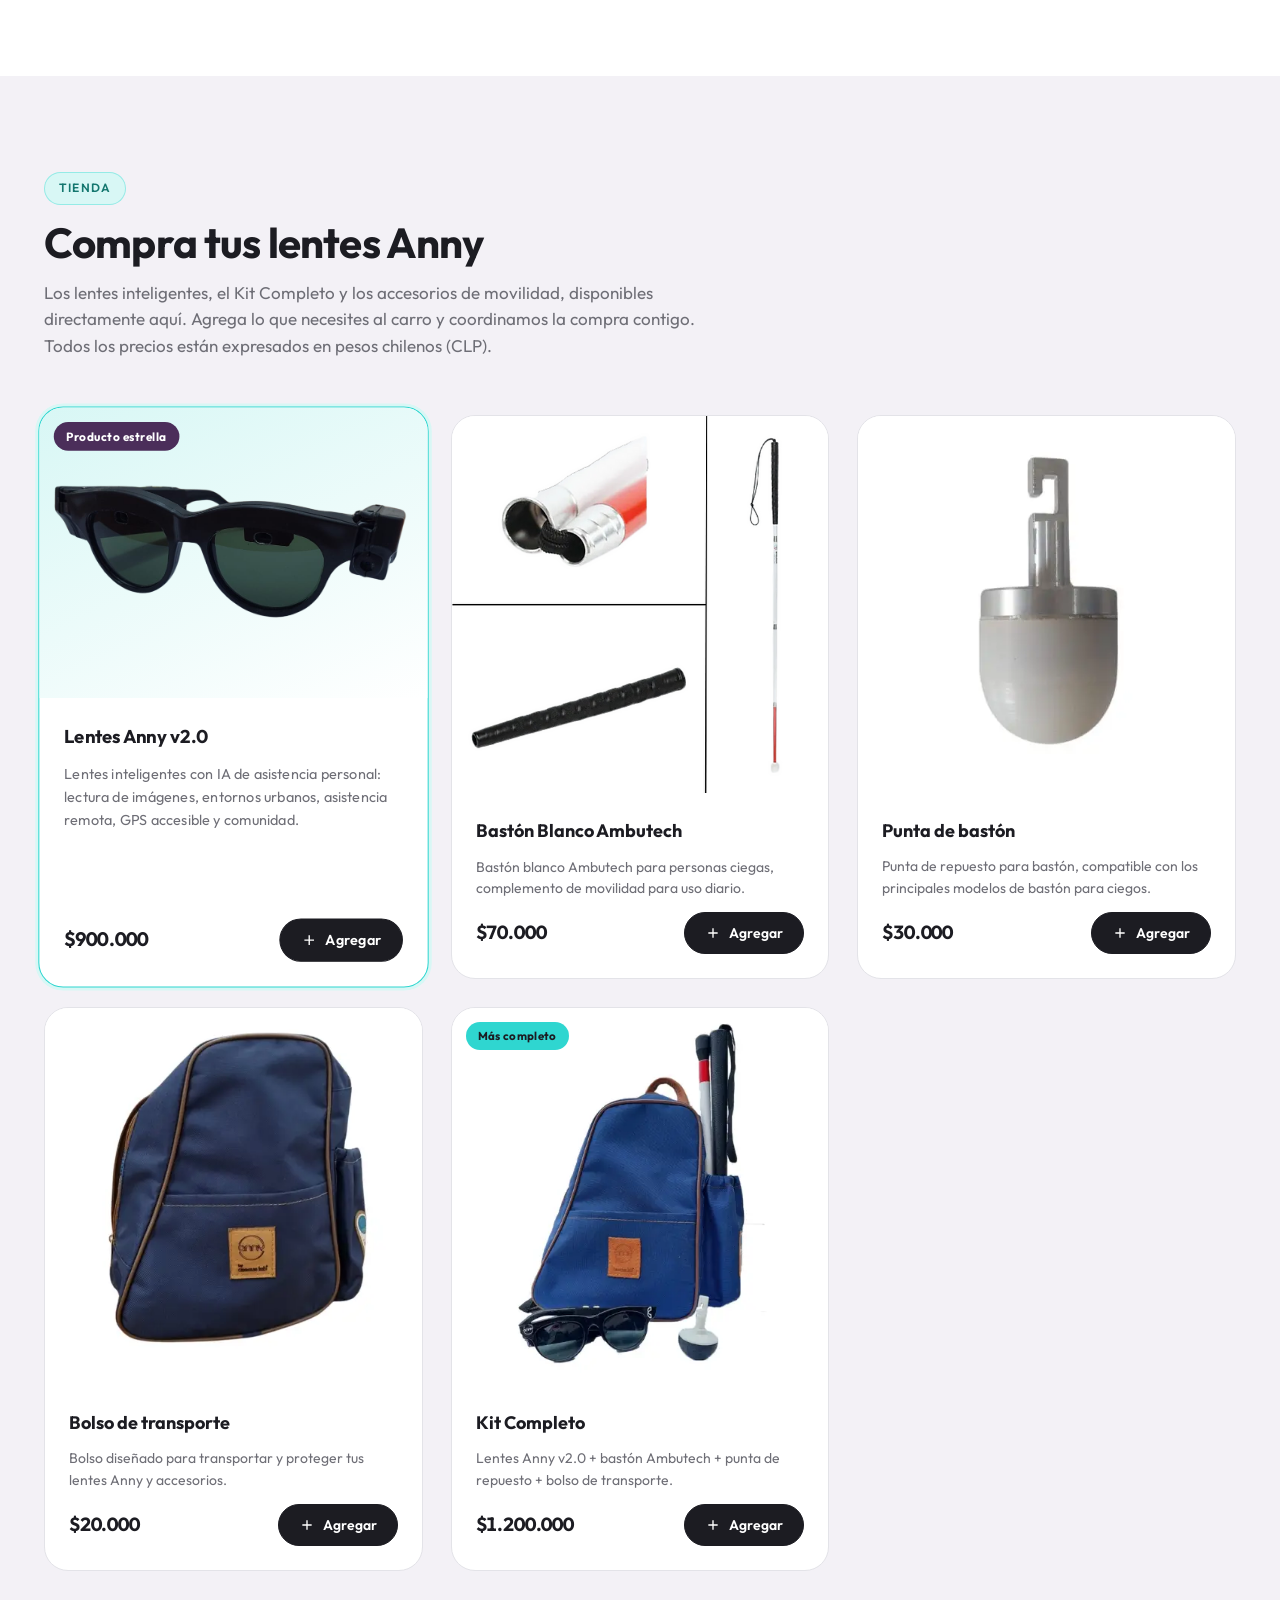
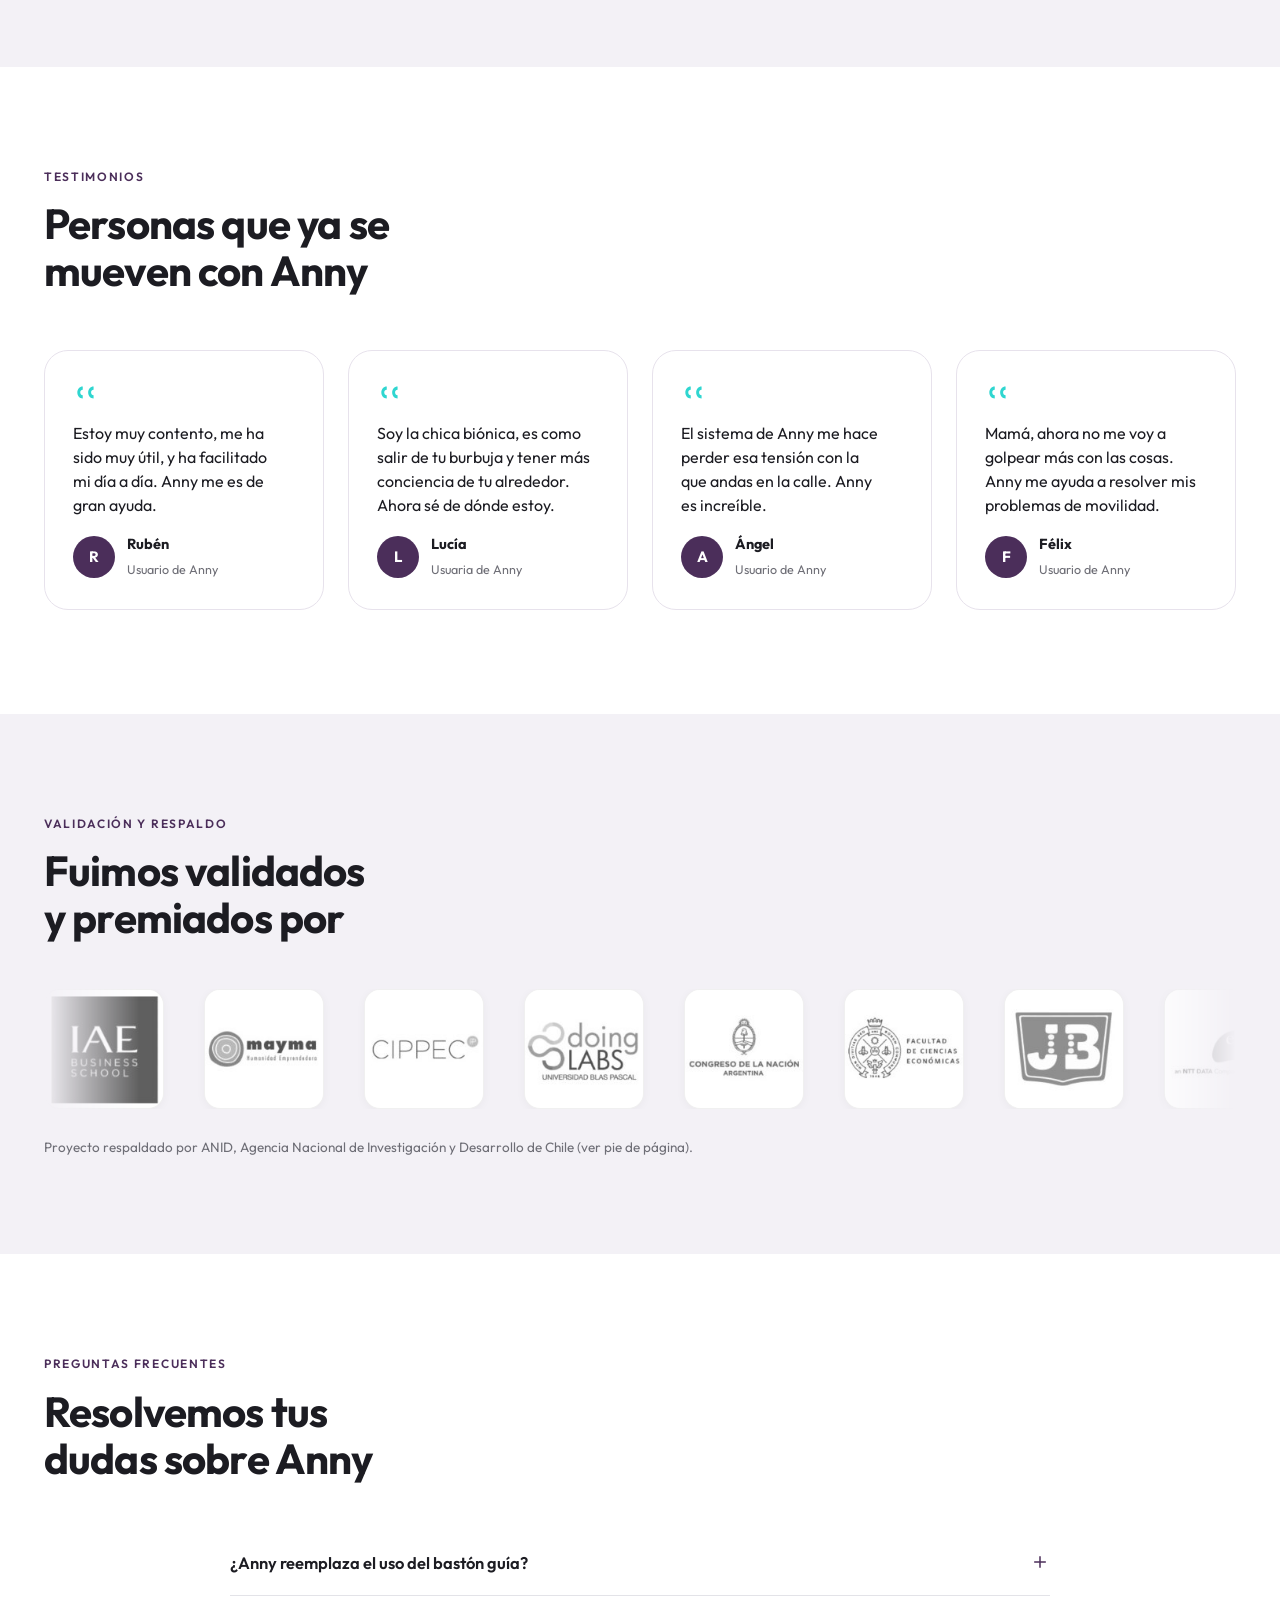
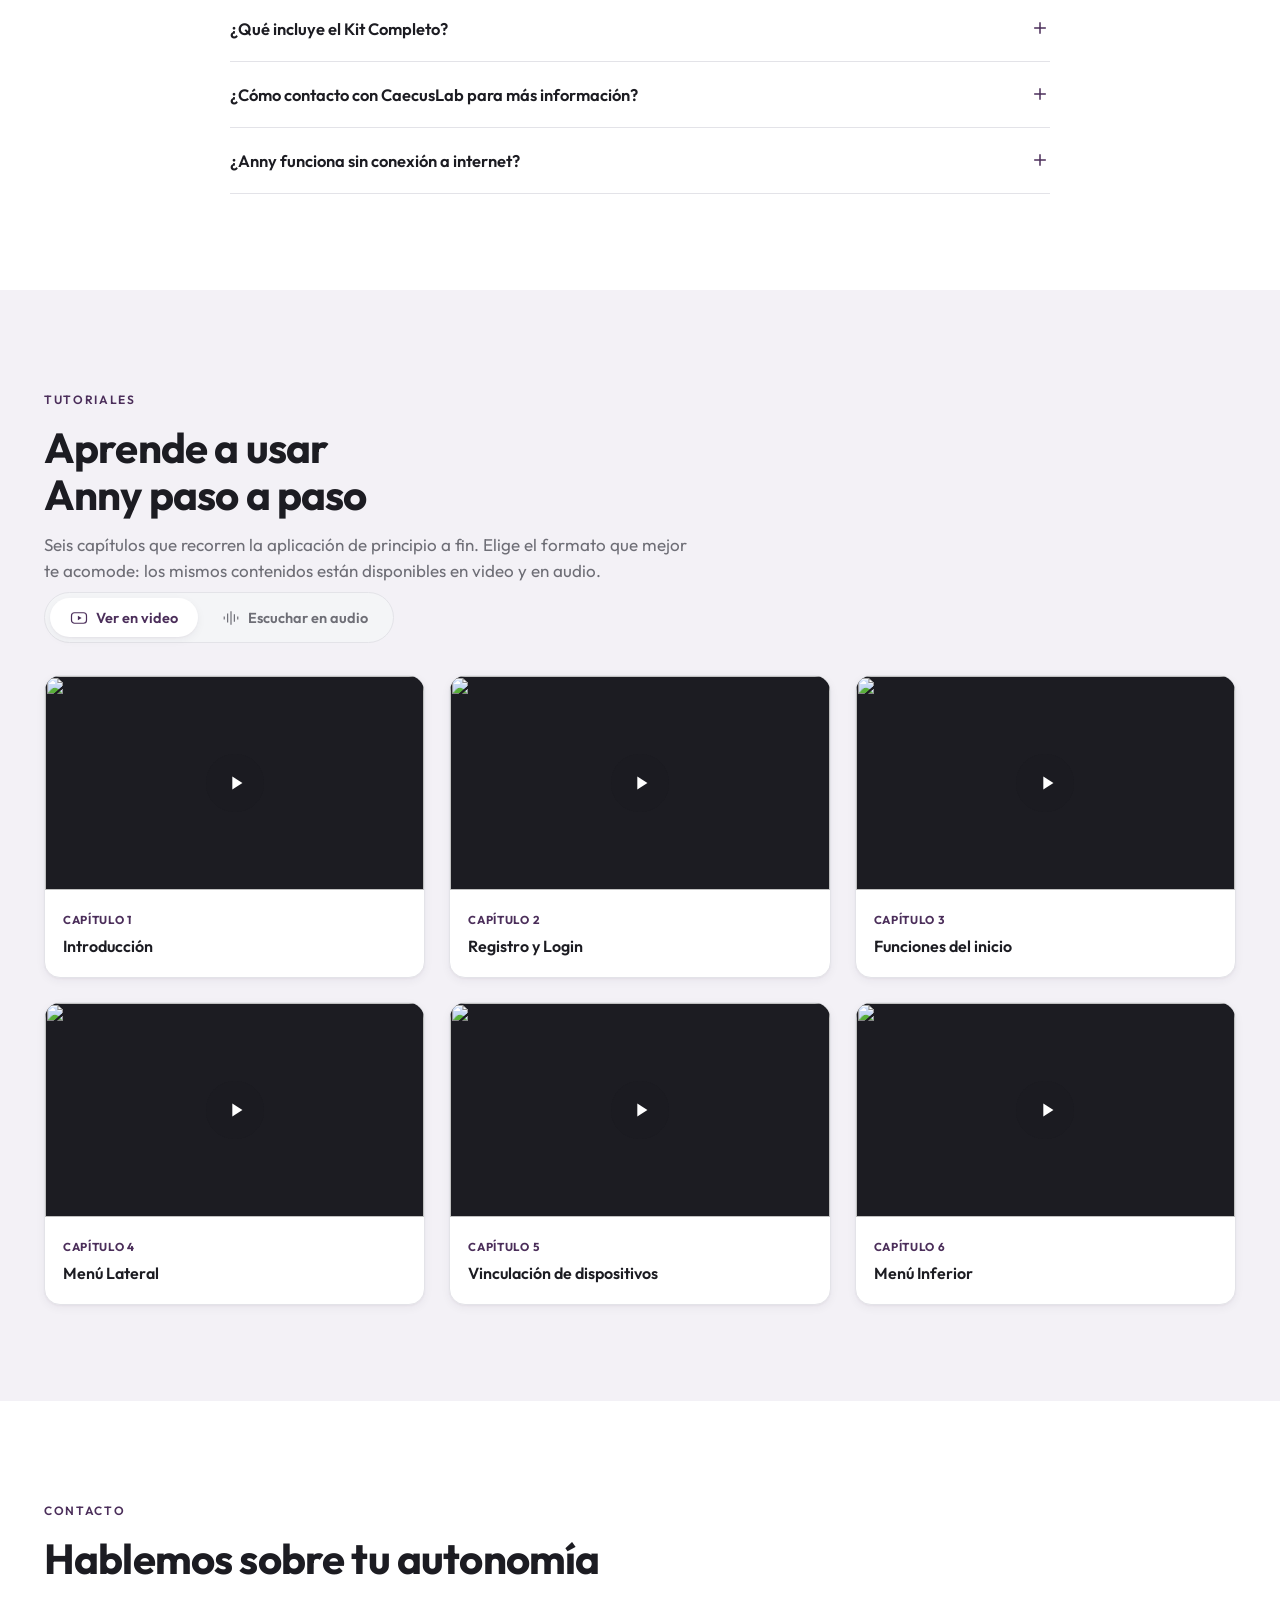
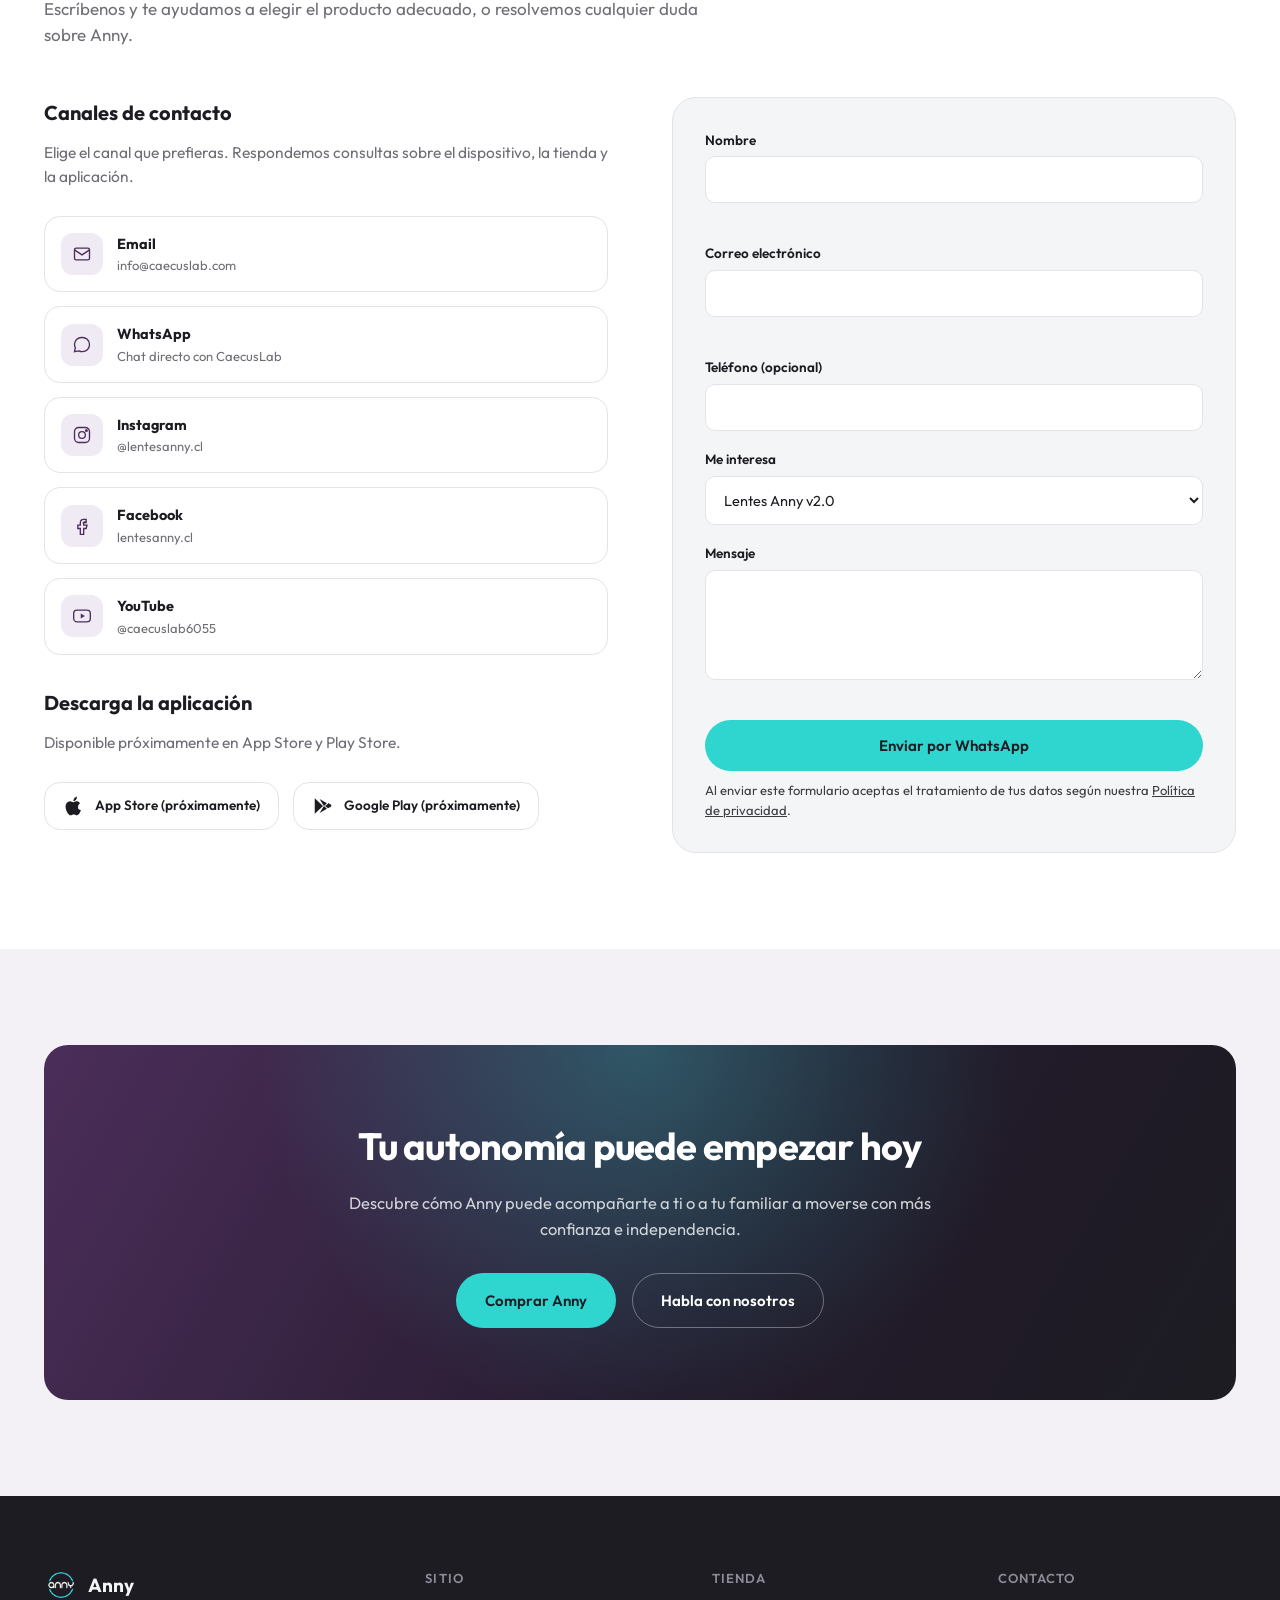
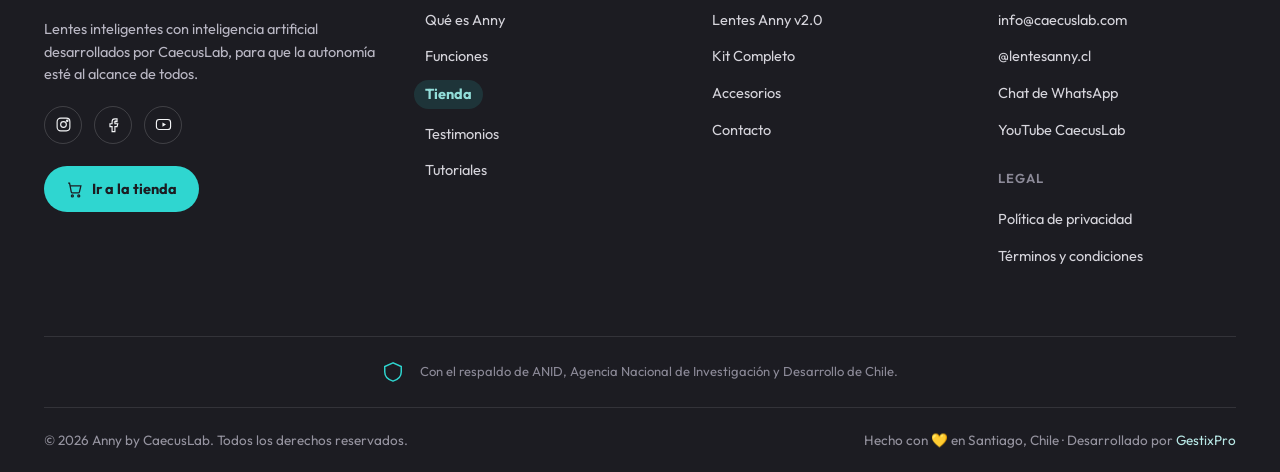
==== commit f2fd5bc3: "Estructura de publicidad lista (Meta Pixel y Google Ads con consentimiento) Configuración TRACKING v" ====
--- a/index.html
+++ b/index.html
@@ -1225,6 +1225,8 @@
   .community, .cta-final{ padding:36px 22px; }
 }
 </style>
+<!-- Verificación de dominio en Meta: reemplaza CODIGO y quita los signos de comentario.
+<meta name="facebook-domain-verification" content="CODIGO"> -->
 </head>
 <body class="hero-in-view">
 
@@ -3129,5 +3131,157 @@
 
 })();
 </script>
+
+<!-- ===== Publicidad y medición (GestixPro) =====
+Para activar la publicidad, pega los IDs en TRACKING.
+Con todos los IDs vacíos no se carga ningún script externo ni se muestra el aviso de cookies,
+y la política de privacidad muestra la versión "sin cookies" automáticamente.
+Eventos: PageView, Lead (formulario), Contact (WhatsApp y teléfono), Schedule (agenda externa),
+ViewContent (sección de oferta) e InitiateCheckout (enlaces de compra). Marca enlaces o secciones
+con data-track="schedule" | "checkout" | "offer" si no se detectan solos. -->
+<script>
+window.TRACKING = {
+  metaPixelId: '',            // Meta Pixel (Facebook/Instagram), ej. '123456789012345'
+  googleTagId: '',            // Google Analytics 4, ej. 'G-XXXXXXX'
+  googleAdsId: '',            // Google Ads, ej. 'AW-123456789'
+  googleAdsLeadLabel: '',     // etiqueta de la conversión de contacto
+  googleAdsCheckoutLabel: ''  // etiqueta de la conversión de clic en comprar
+};
+</script>
+<div id="tk-banner" role="region" aria-label="Aviso de cookies" hidden>
+  <p id="tk-text"></p>
+  <div class="tk-btns"><button type="button" data-tk="deny">Rechazar</button><button type="button" data-tk="accept">Aceptar</button></div>
+</div>
+<style id="tk-style">
+[data-tracking][hidden]{display:none!important}
+#tk-banner{--tk-a:#4B2E5A;position:fixed;left:16px;right:16px;bottom:16px;z-index:2147482000;max-width:520px;margin:0;padding:18px 18px 16px;background:#fff;color:#1f2430;border-radius:16px;box-shadow:0 18px 50px -12px rgba(0,0,0,.45);font-family:inherit;font-size:15px;line-height:1.55;text-align:left}
+#tk-banner[hidden]{display:none}
+#tk-banner p{margin:0 0 14px;color:#3b4250;font-size:15px}
+#tk-banner a{color:var(--tk-a);text-decoration:underline;text-underline-offset:2px}
+#tk-banner .tk-btns{display:flex;gap:10px}
+#tk-banner button{flex:1 1 0;min-height:44px;padding:10px 16px;border-radius:10px;border:2px solid var(--tk-a);background:var(--tk-a);color:#fff;font-weight:700;font-size:15px;line-height:1.2;font-family:inherit;cursor:pointer}
+#tk-banner button:focus-visible,.tk-prefs:focus-visible{outline:3px solid var(--tk-a);outline-offset:2px}
+.tk-prefs{background:none;border:0;padding:0;margin:0 0 0 12px;color:inherit;font:inherit;text-decoration:underline;text-underline-offset:2px;cursor:pointer}
+@media (prefers-reduced-motion:no-preference){#tk-banner:not([hidden]){animation:tkIn .4s cubic-bezier(.16,1,.3,1) both}}
+@keyframes tkIn{from{opacity:0;transform:translateY(16px)}to{opacity:1;transform:none}}
+</style>
+<script id="tk-script">
+(function(){
+  var T = window.TRACKING || {};
+  var hasMeta = !!T.metaPixelId, hasGA = !!T.googleTagId, hasAds = !!T.googleAdsId;
+  var hasG = hasGA || hasAds, on = hasMeta || hasG;
+  var KEY = 'gx-consent', loaded = false, POLICY = 'privacidad.html';
+
+  function get(){ try { return localStorage.getItem(KEY); } catch(e){ return null; } }
+  function set(v){ try { localStorage.setItem(KEY, v); } catch(e){} }
+
+  // Política de privacidad: muestra solo los bloques que corresponden
+  document.querySelectorAll('[data-tracking]').forEach(function(el){
+    var k = el.getAttribute('data-tracking');
+    var show = k === 'on' ? on : k === 'off' ? !on : k === 'meta' ? hasMeta : k === 'google' ? hasG : k === 'ga' ? hasGA : k === 'gads' ? hasAds : false;
+    el.hidden = !show;
+  });
+
+  // Parámetros de campaña hacia el checkout (Hotmart u otras plataformas)
+  var CHECKOUT = /(^|\.)(hotmart\.com|kiwify\.com(\.br)?|eduzz\.com|monetizze\.com\.br|braip\.com)$/i;
+  var SCHEDULE = /(^|\.)(novacaribe\.com|calendly\.com|agendapro\.com|reservo\.cl|encuadrado\.com|doctoralia\.cl|setmore\.com|booksy\.com|simplybook\.me|cal\.com)$/i;
+  function host(a){ try { return new URL(a.href, location.href).hostname; } catch(e){ return ''; } }
+  function isCheckout(a){ return a.getAttribute('data-track') === 'checkout' || CHECKOUT.test(host(a)); }
+  function isSchedule(a){ return a.getAttribute('data-track') === 'schedule' || SCHEDULE.test(host(a)); }
+  function forward(a){
+    try {
+      var src = new URLSearchParams(location.search), url = new URL(a.href, location.href);
+      var keys = ['utm_source','utm_medium','utm_campaign','utm_term','utm_content','src','sck'];
+      if (get() === 'granted') keys.push('gclid','fbclid');
+      keys.forEach(function(k){ var v = src.get(k); if (v && !url.searchParams.has(k)) url.searchParams.set(k, v); });
+      a.href = url.toString();
+    } catch(e){}
+  }
+  if (location.search) document.querySelectorAll('a[href]').forEach(function(a){ if (isCheckout(a)) forward(a); });
+
+  if (!on) return;
+
+  // Carga de scripts, solo con consentimiento
+  function load(){
+    if (loaded) return; loaded = true;
+    if (hasG) {
+      window.dataLayer = window.dataLayer || [];
+      window.gtag = function(){ dataLayer.push(arguments); };
+      gtag('consent', 'default', { ad_storage:'denied', ad_user_data:'denied', ad_personalization:'denied', analytics_storage:'denied' });
+      gtag('consent', 'update', { ad_storage:'granted', ad_user_data:'granted', ad_personalization:'granted', analytics_storage:'granted' });
+      var s = document.createElement('script'); s.async = true;
+      s.src = 'https://www.googletagmanager.com/gtag/js?id=' + encodeURIComponent(T.googleTagId || T.googleAdsId);
+      document.head.appendChild(s);
+      gtag('js', new Date());
+      if (hasGA) gtag('config', T.googleTagId);
+      if (hasAds) gtag('config', T.googleAdsId);
+    }
+    if (hasMeta) {
+      !function(f,b,e,v,n,t,s){if(f.fbq)return;n=f.fbq=function(){n.callMethod?n.callMethod.apply(n,arguments):n.queue.push(arguments)};if(!f._fbq)f._fbq=n;n.push=n;n.loaded=!0;n.version='2.0';n.queue=[];t=b.createElement(e);t.async=!0;t.src=v;s=b.getElementsByTagName(e)[0];s.parentNode.insertBefore(t,s)}(window,document,'script','https://connect.facebook.net/en_US/fbevents.js');
+      fbq('init', T.metaPixelId);
+      fbq('track', 'PageView');
+    }
+  }
+
+  // Eventos (sin datos personales ni detalle del servicio consultado)
+  var GA_NAME = { Lead:'generate_lead', Contact:'contact', Schedule:'schedule', ViewContent:'view_item', InitiateCheckout:'begin_checkout' };
+  var lastEv = {};
+  function track(name, label){
+    if (!loaded) return;
+    var now = Date.now(); if (lastEv[name] && now - lastEv[name] < 1500) return; lastEv[name] = now;
+    if (hasMeta && window.fbq) fbq('track', name);
+    if (hasG && window.gtag) {
+      gtag('event', GA_NAME[name]);
+      if (hasAds && label) gtag('event', 'conversion', { send_to: T.googleAdsId + '/' + label });
+    }
+  }
+  document.addEventListener('click', function(e){
+    var a = e.target.closest && e.target.closest('a[href]'); if (!a) return;
+    var h = a.getAttribute('href') || '';
+    if (isCheckout(a)) { forward(a); track('InitiateCheckout', T.googleAdsCheckoutLabel); }
+    else if (isSchedule(a)) track('Schedule', T.googleAdsLeadLabel);
+    else if (/^tel:/i.test(h) || /(wa\.me|whatsapp\.com)/i.test(h)) track('Contact', T.googleAdsLeadLabel);
+  }, true);
+  document.addEventListener('submit', function(e){
+    var f = e.target; if (!f || f.getAttribute('data-track') === 'none') return;
+    if (f.checkValidity && !f.checkValidity()) return;
+    track('Lead', T.googleAdsLeadLabel);
+  }, true);
+  if ('IntersectionObserver' in window) {
+    var offer = document.querySelector('[data-track="offer"], #precios, #precio, #oferta, #planes, #pricing');
+    if (offer) { var io = new IntersectionObserver(function(en){ if (en[0].isIntersecting && loaded) { track('ViewContent'); io.disconnect(); } }, { threshold: .35 }); io.observe(offer); }
+  }
+
+  // Aviso de cookies
+  var banner = document.getElementById('tk-banner'), text = document.getElementById('tk-text');
+  var who = [hasMeta ? 'Meta' : '', hasG ? 'Google' : ''].filter(Boolean).join(' y ');
+  text.innerHTML = 'Usamos cookies de medición y publicidad (' + who + ') solo si las aceptas. Nos ayudan a saber qué anuncios funcionan. Más información en la <a href="' + POLICY + '" id="tk-policy">Política de privacidad</a>.';
+  document.getElementById('tk-policy').addEventListener('click', function(e){
+    if (POLICY.charAt(0) !== '#') return;
+    var opener = Array.prototype.find.call(document.querySelectorAll('a[href="#politica-de-privacidad"]'), function(x){ return x.id !== 'tk-policy'; });
+    if (opener) { e.preventDefault(); opener.click(); }
+  });
+  function show(){ banner.hidden = false; }
+  banner.addEventListener('click', function(e){
+    var b = e.target.closest('[data-tk]'); if (!b) return;
+    var was = get(), v = b.getAttribute('data-tk') === 'accept' ? 'granted' : 'denied';
+    set(v); banner.hidden = true;
+    if (v === 'granted') { load(); document.querySelectorAll('a[href]').forEach(function(a){ if (isCheckout(a)) forward(a); }); }
+    else if (was === 'granted') location.reload();
+  });
+
+  // Enlace "Preferencias de cookies" junto a la política en el pie de página
+  var foot = document.querySelector('footer');
+  if (foot) {
+    var pp = foot.querySelector('a[href="#politica-de-privacidad"], [data-pp-open], a[href$="privacidad.html"]');
+    var btn = document.createElement('button'); btn.type = 'button'; btn.className = 'tk-prefs'; btn.textContent = 'Preferencias de cookies';
+    btn.addEventListener('click', show);
+    if (pp && pp.parentNode) pp.parentNode.insertBefore(btn, pp.nextSibling); else foot.appendChild(btn);
+  }
+
+  var c = get();
+  if (c === 'granted') load(); else if (c !== 'denied') show();
+})();
+</script>
 </body>
 </html>
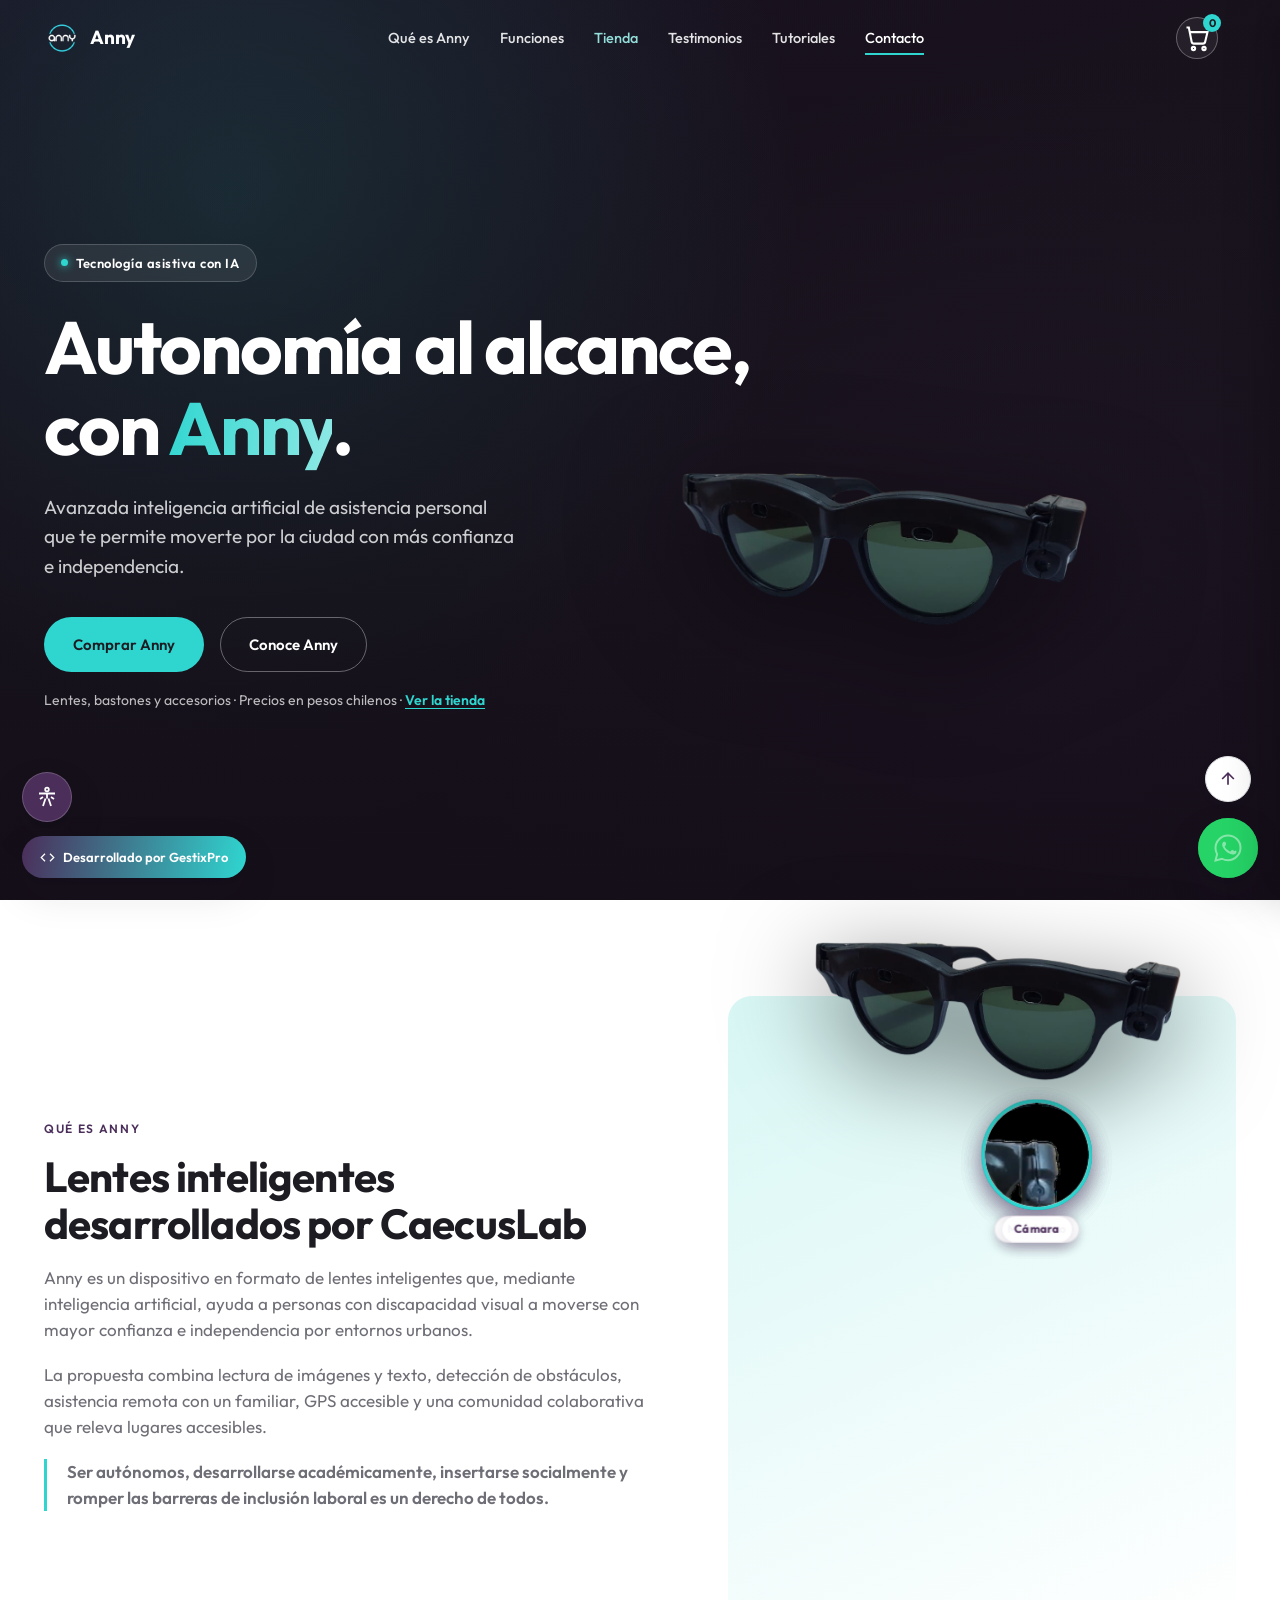
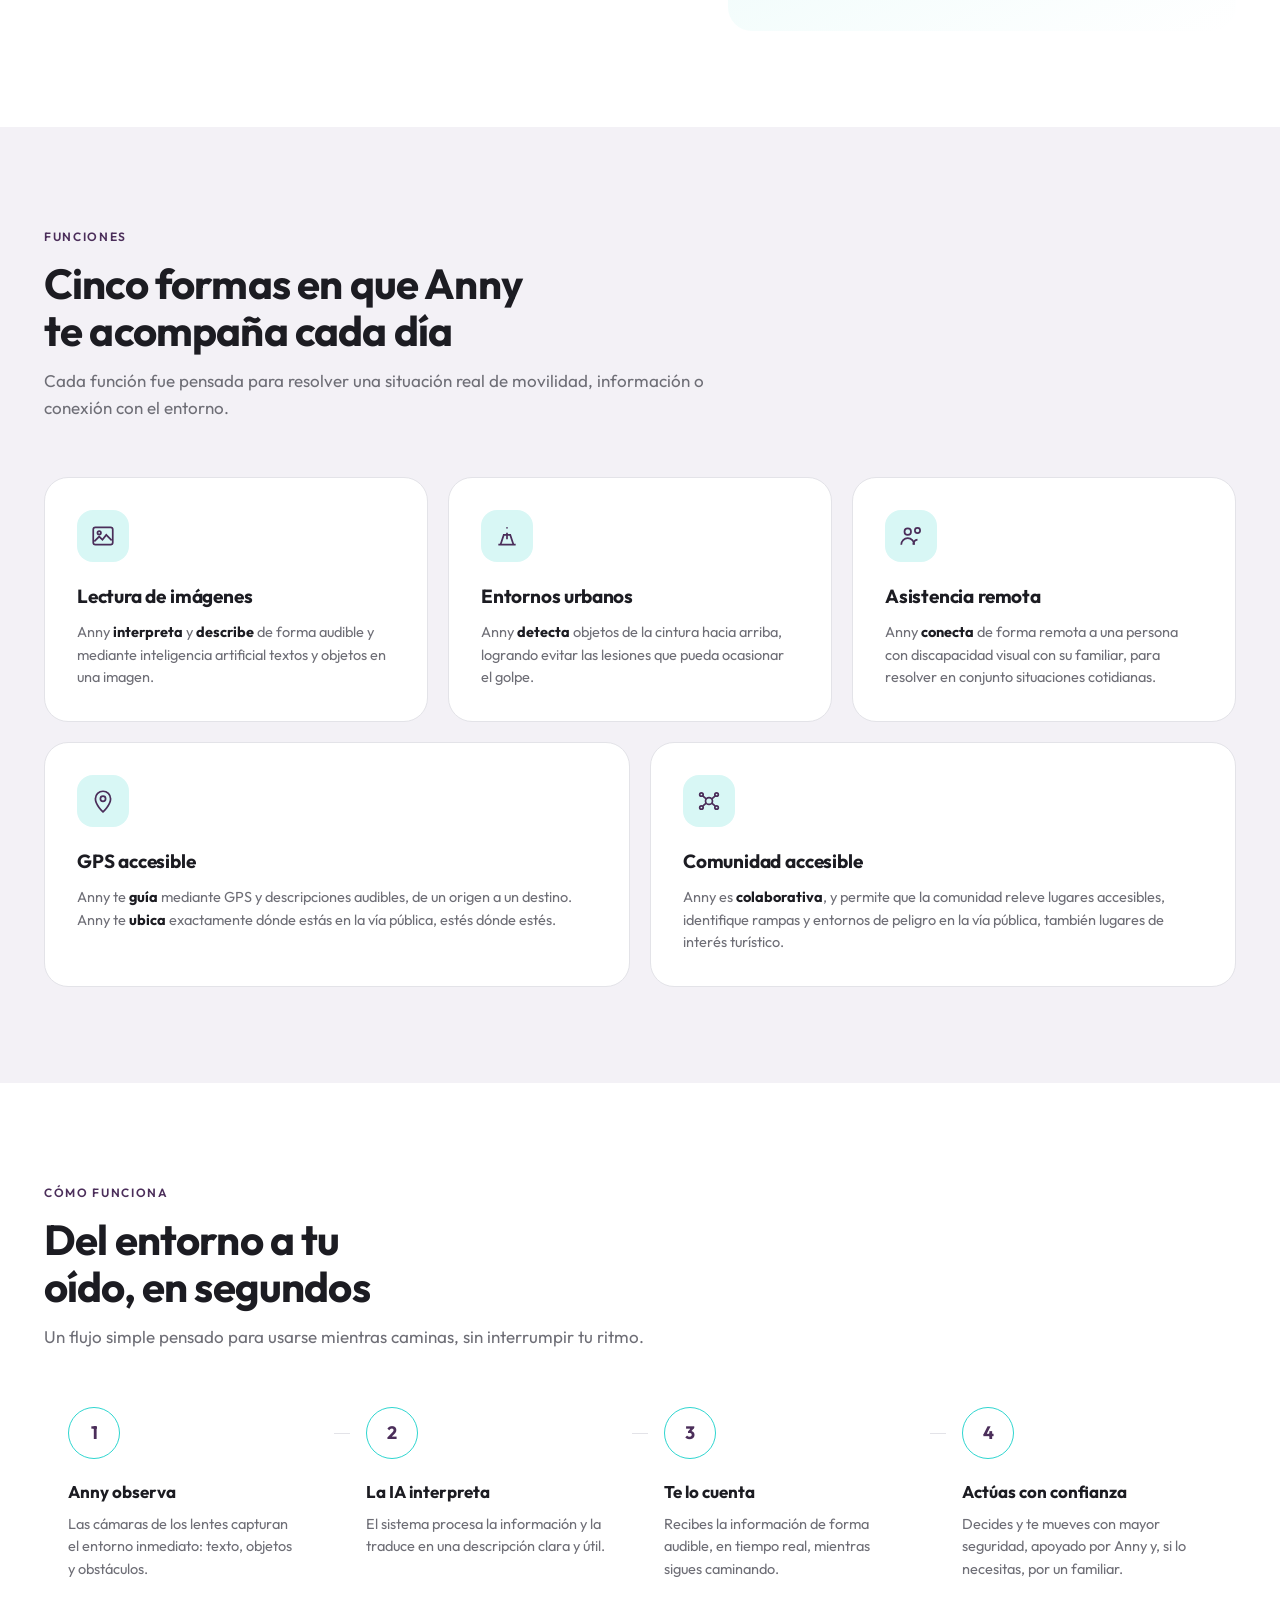
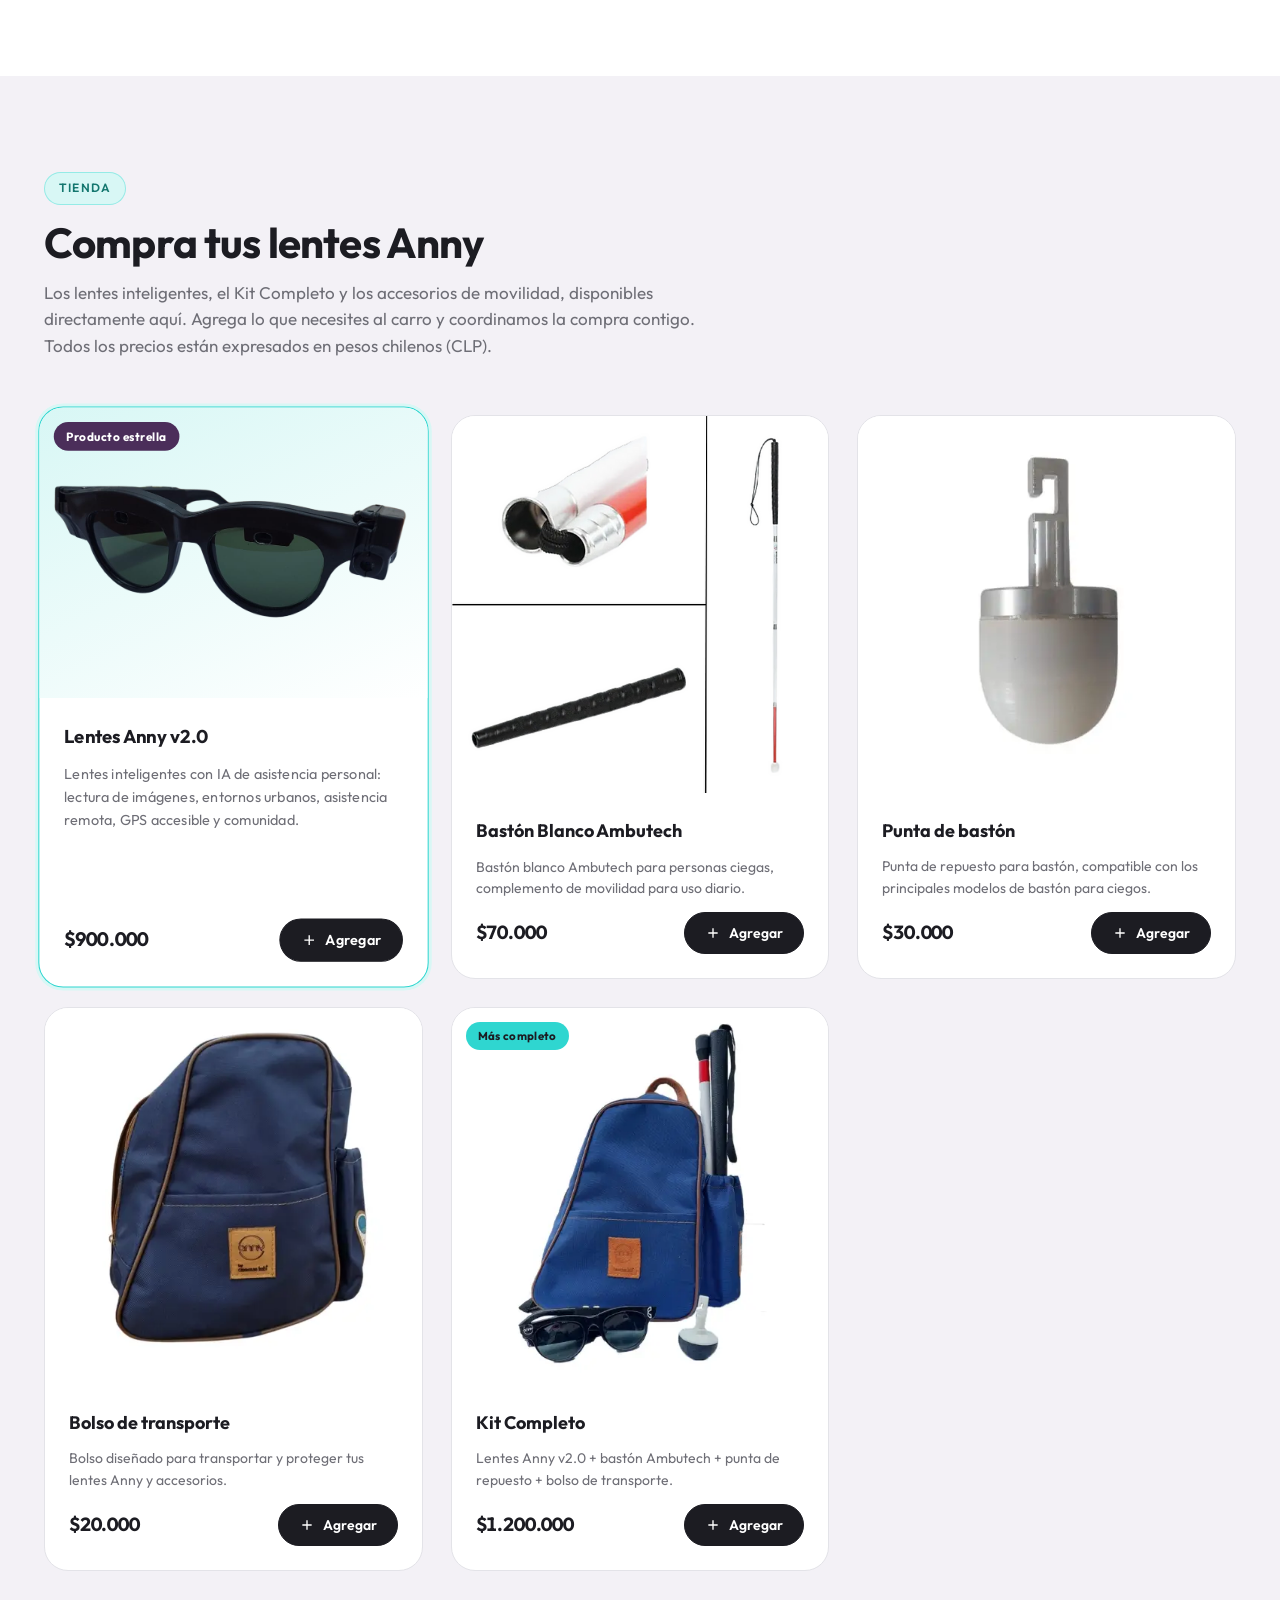
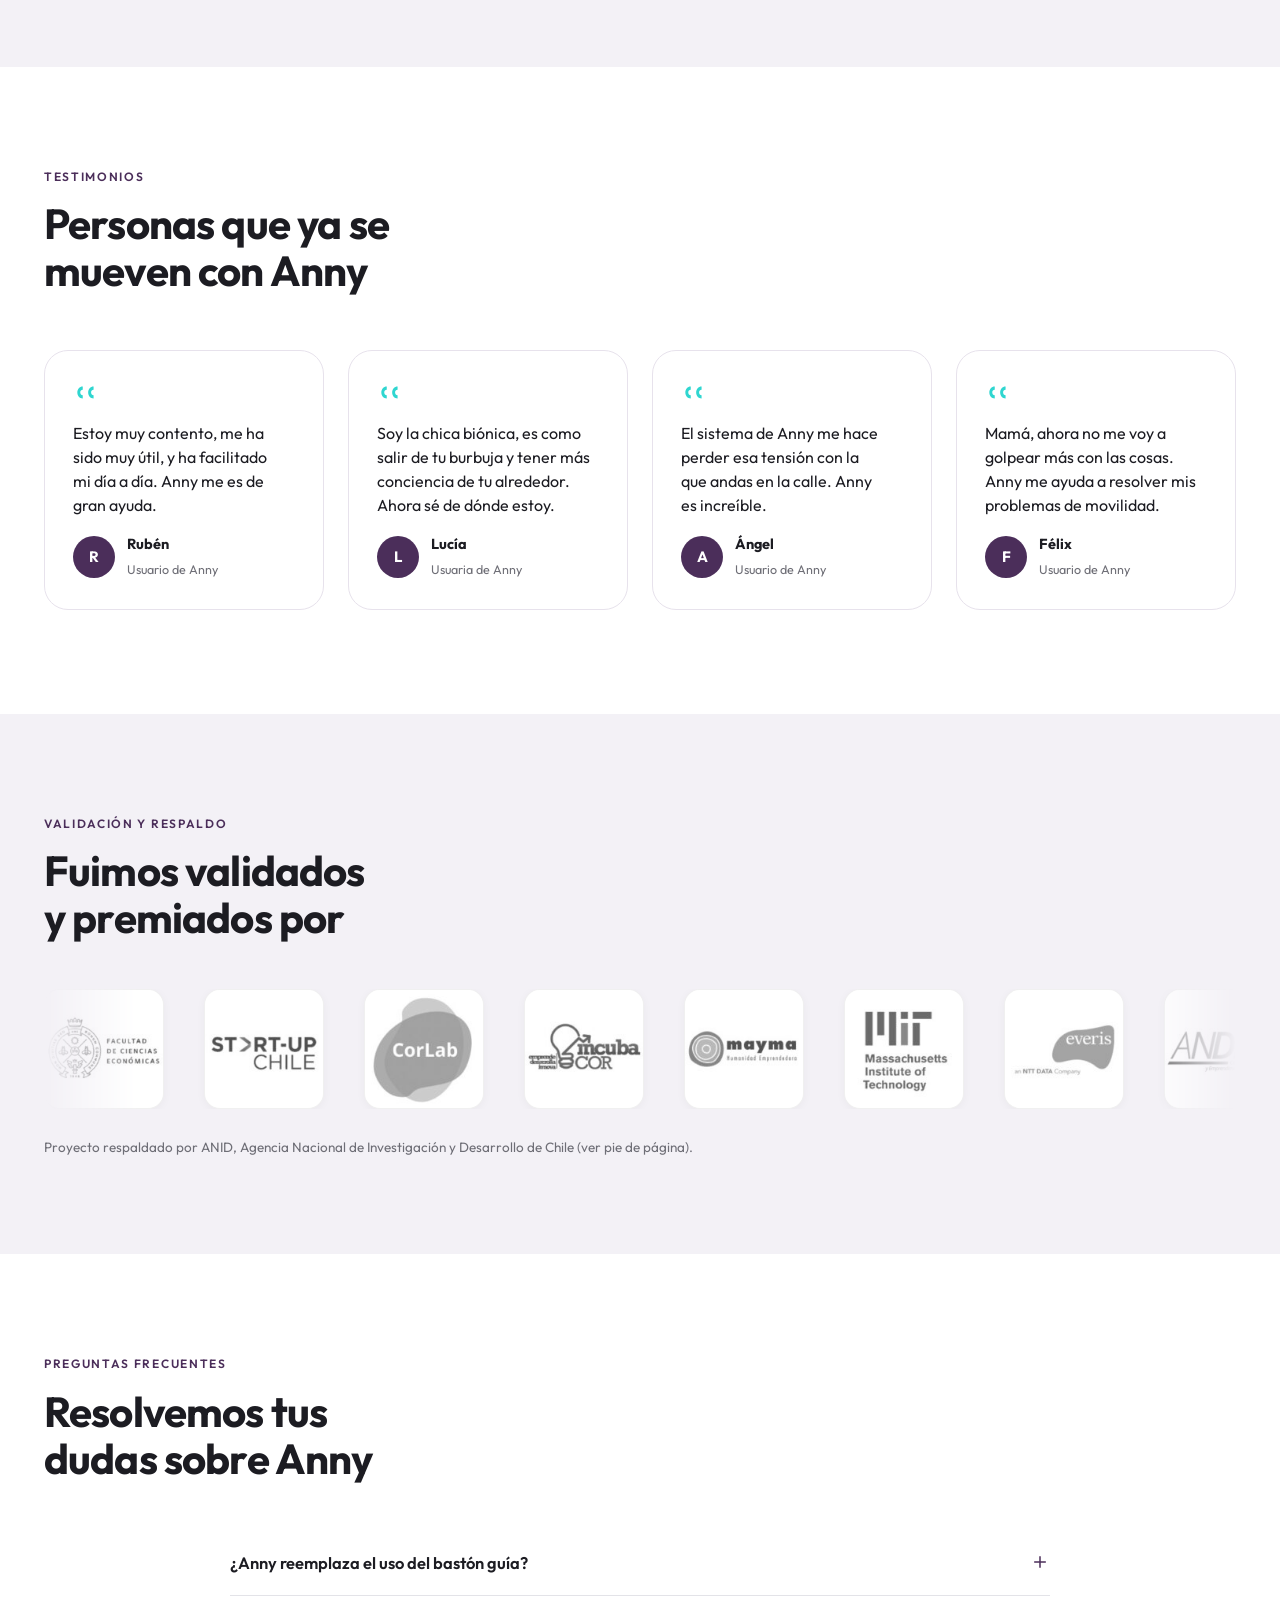
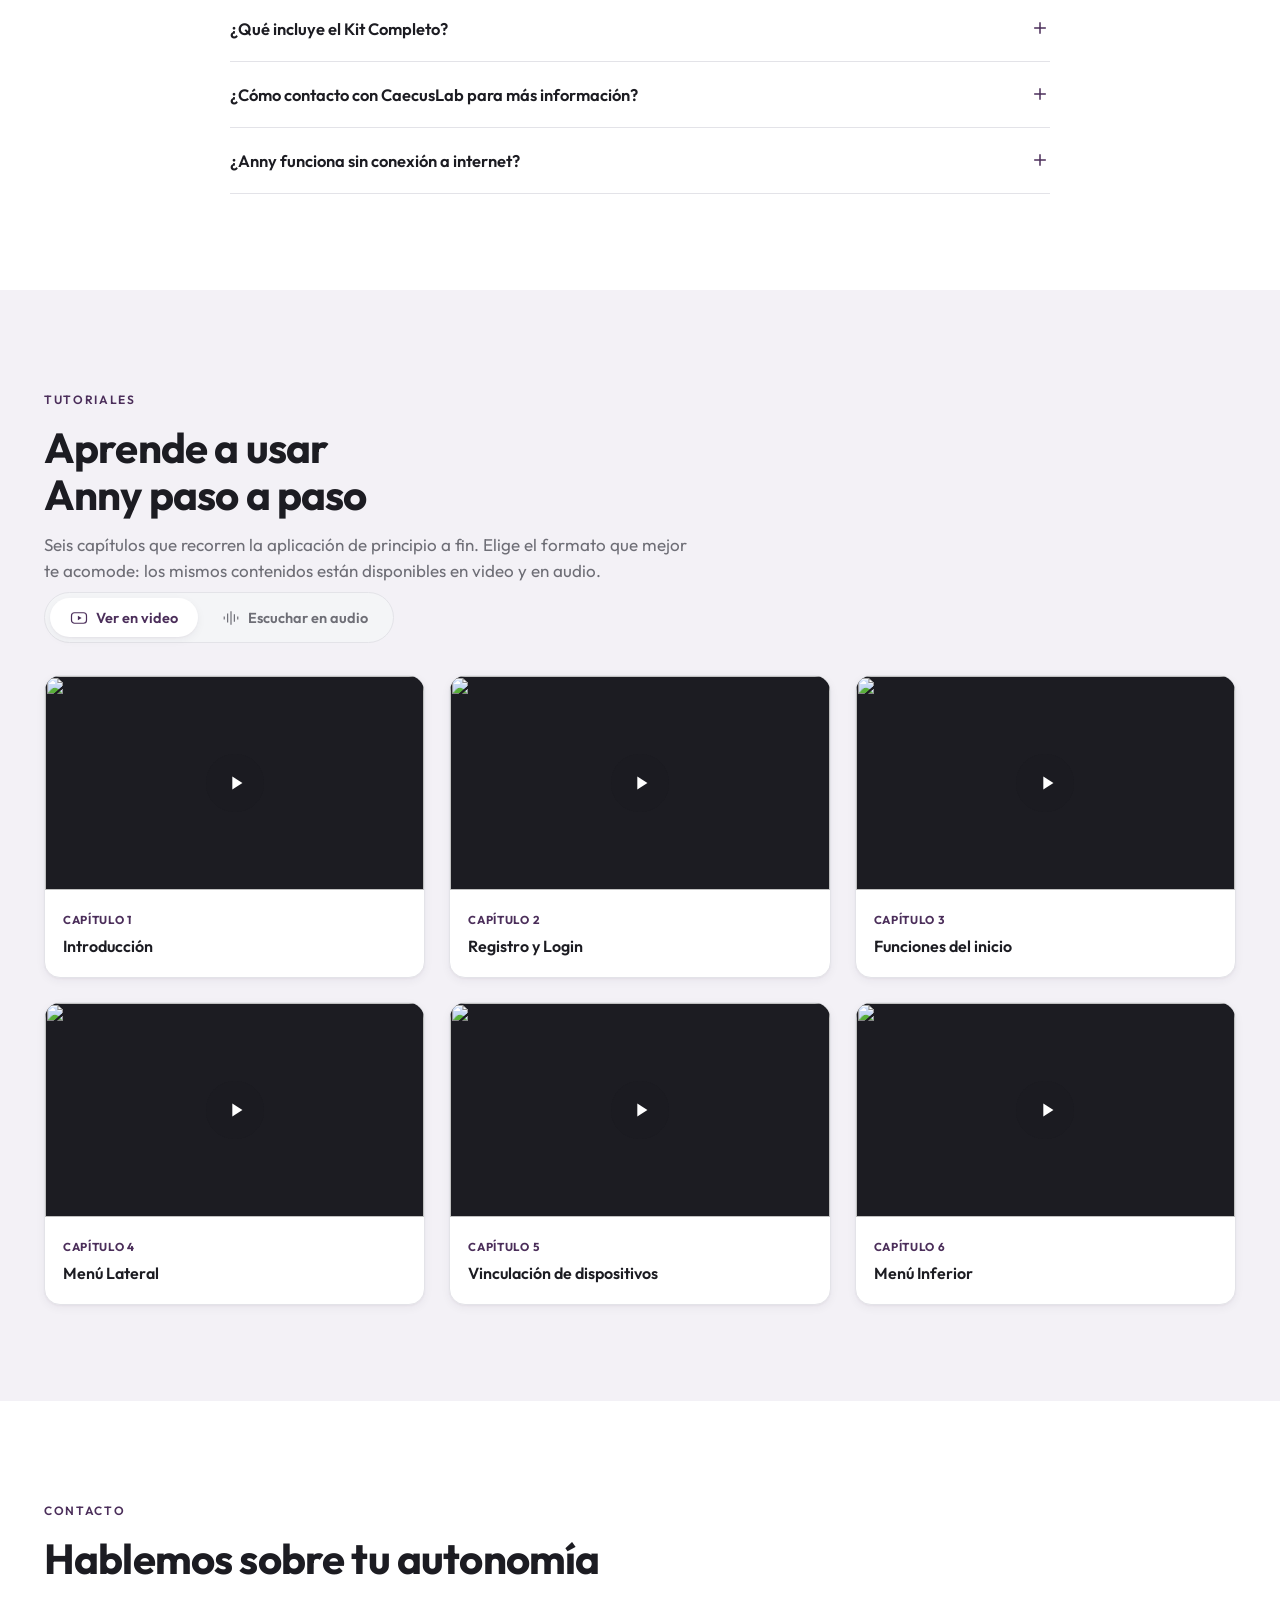
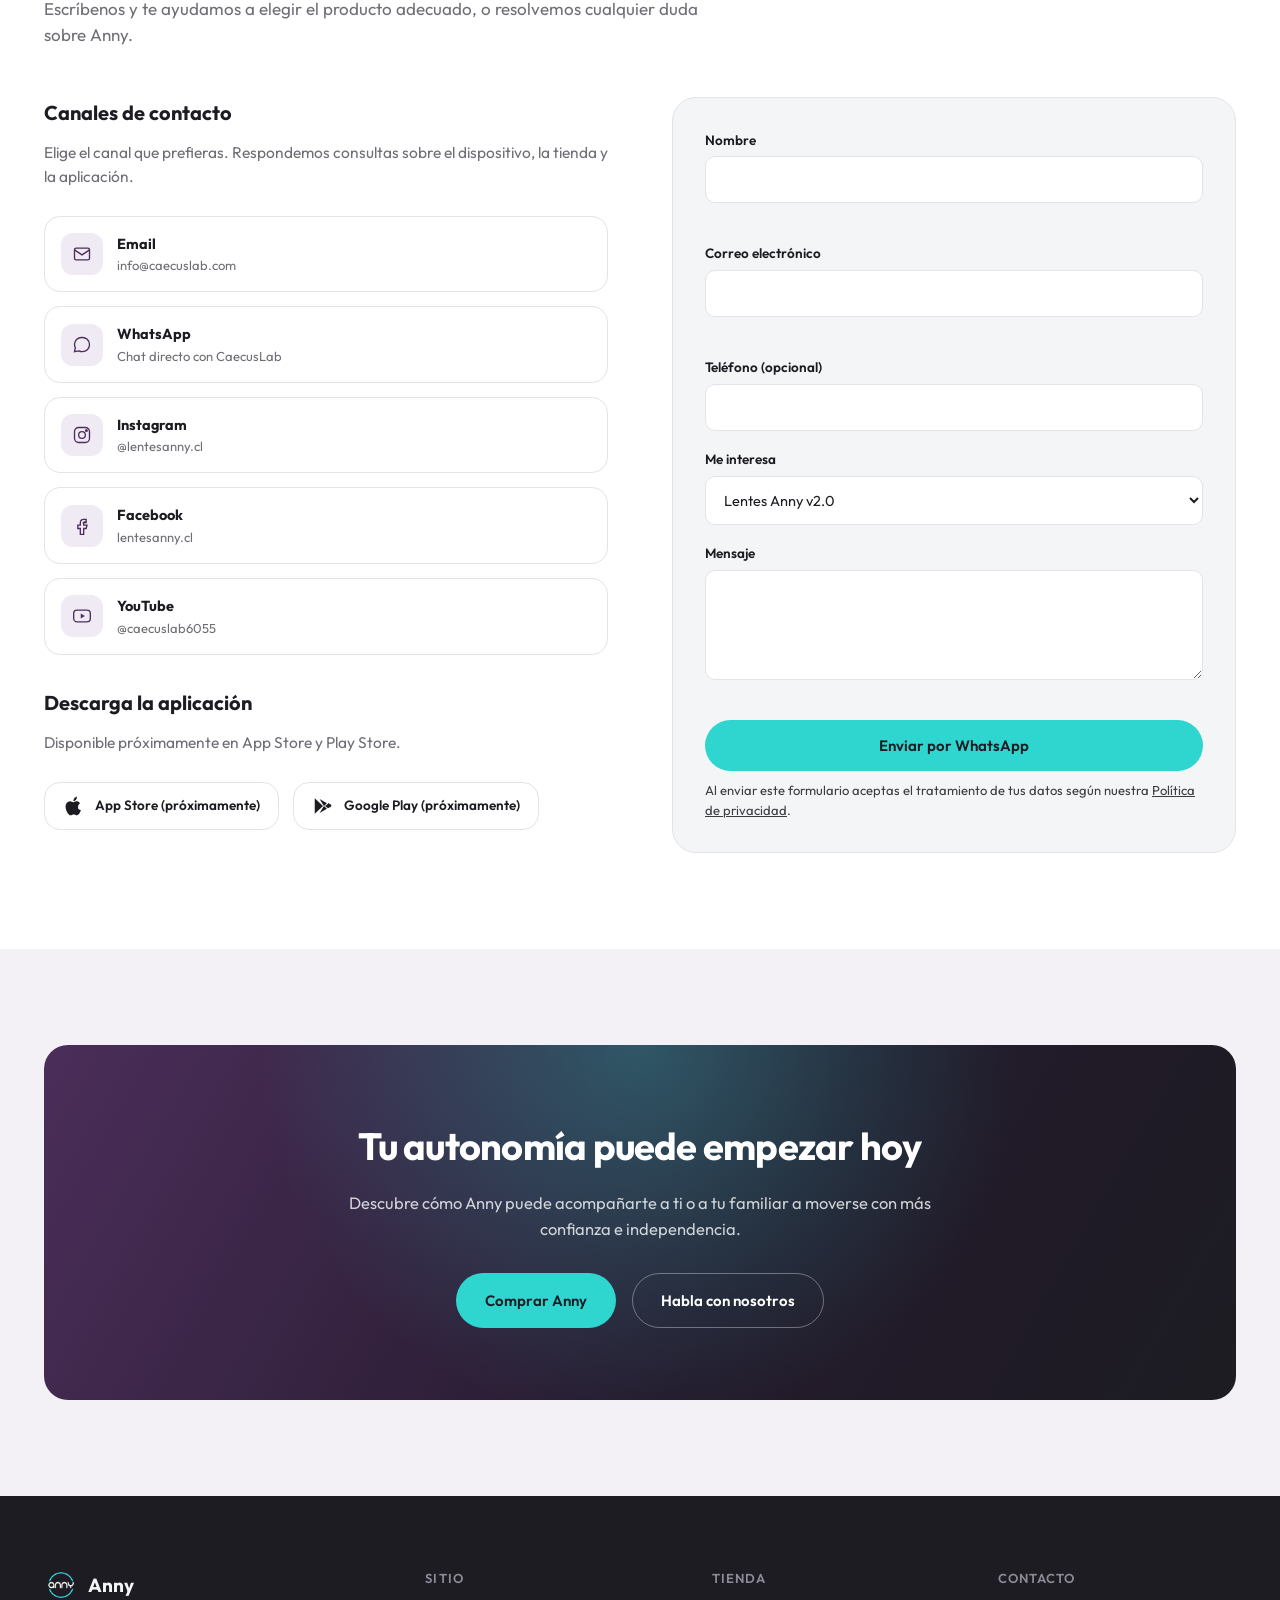
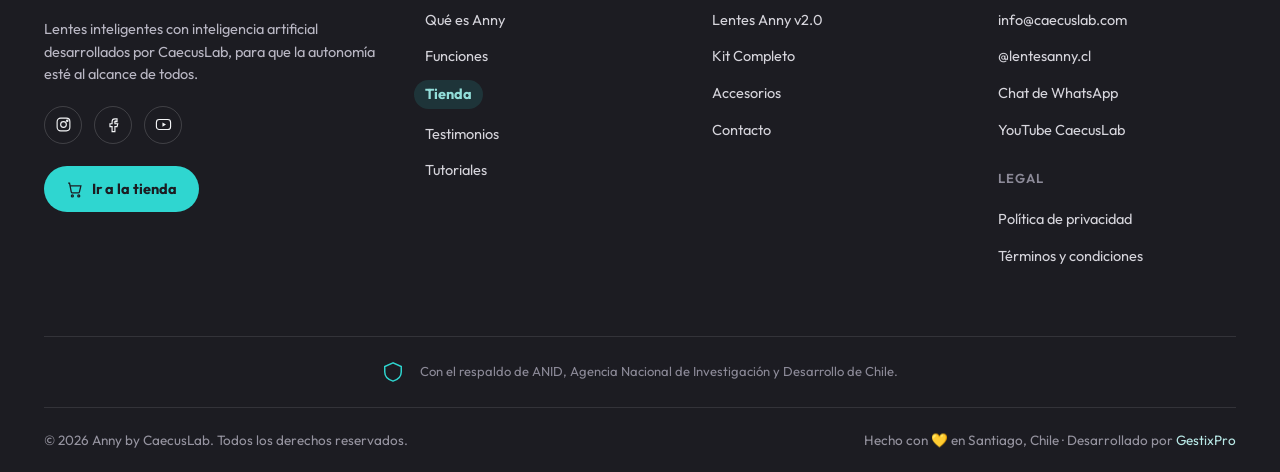
==== commit aeceffa3: "Móvil: evita desplazamiento horizontal de la página Co-Authored-By: Claude Sonnet 5.5 <noreply@anthr" ====
--- a/index.html
+++ b/index.html
@@ -120,6 +120,10 @@
 *,*::before,*::after{ box-sizing:border-box; }
 html{ scroll-behavior:smooth; -webkit-text-size-adjust:100%; }
 html:focus-within{ scroll-behavior:smooth; }
+/* Móvil: sin desplazamiento horizontal de la página (red de seguridad) */
+html,body{ overflow-x:hidden; overscroll-behavior-x:none; }
+html{ touch-action:pan-y pinch-zoom; }
+body{ position:relative; width:100%; }
 @media (prefers-reduced-motion: reduce){
   html{ scroll-behavior:auto; }
   *,*::before,*::after{ animation-duration:.001ms !important; animation-iteration-count:1 !important; transition-duration:.001ms !important; scroll-behavior:auto !important; }
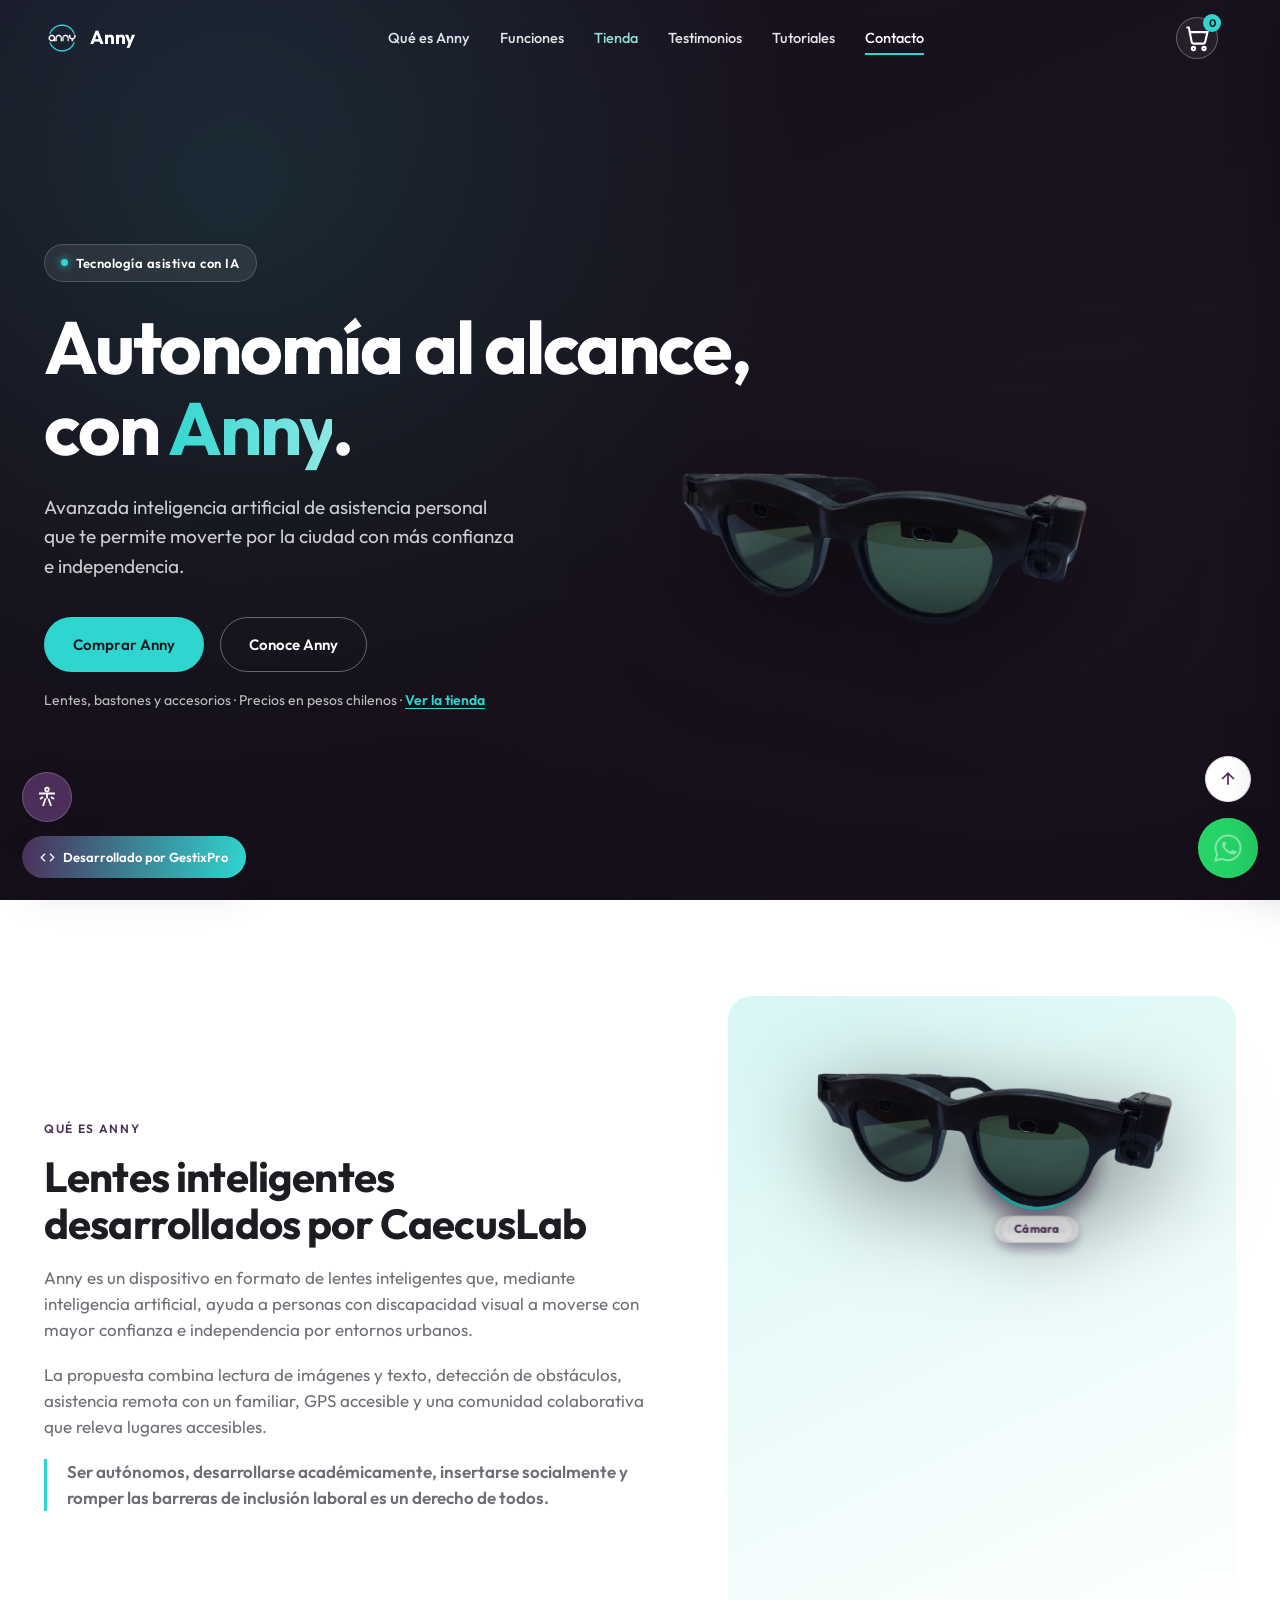
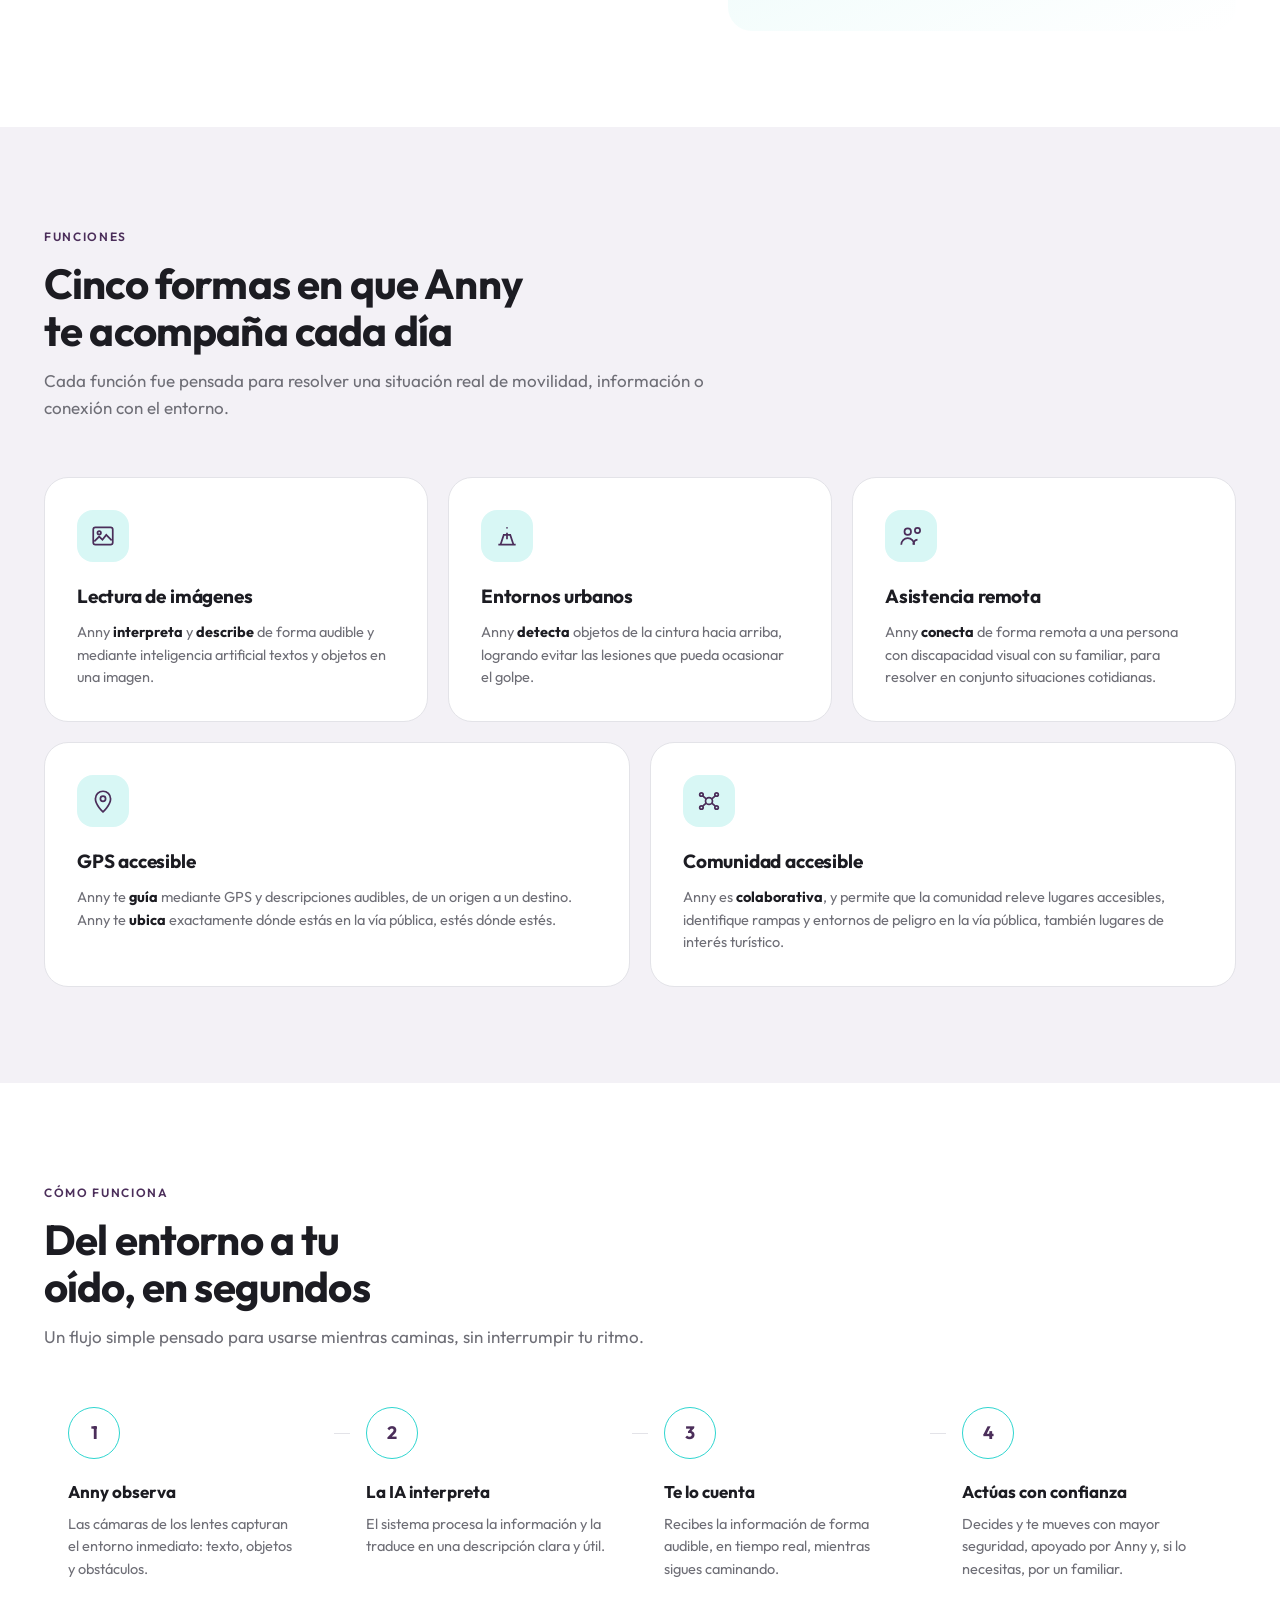
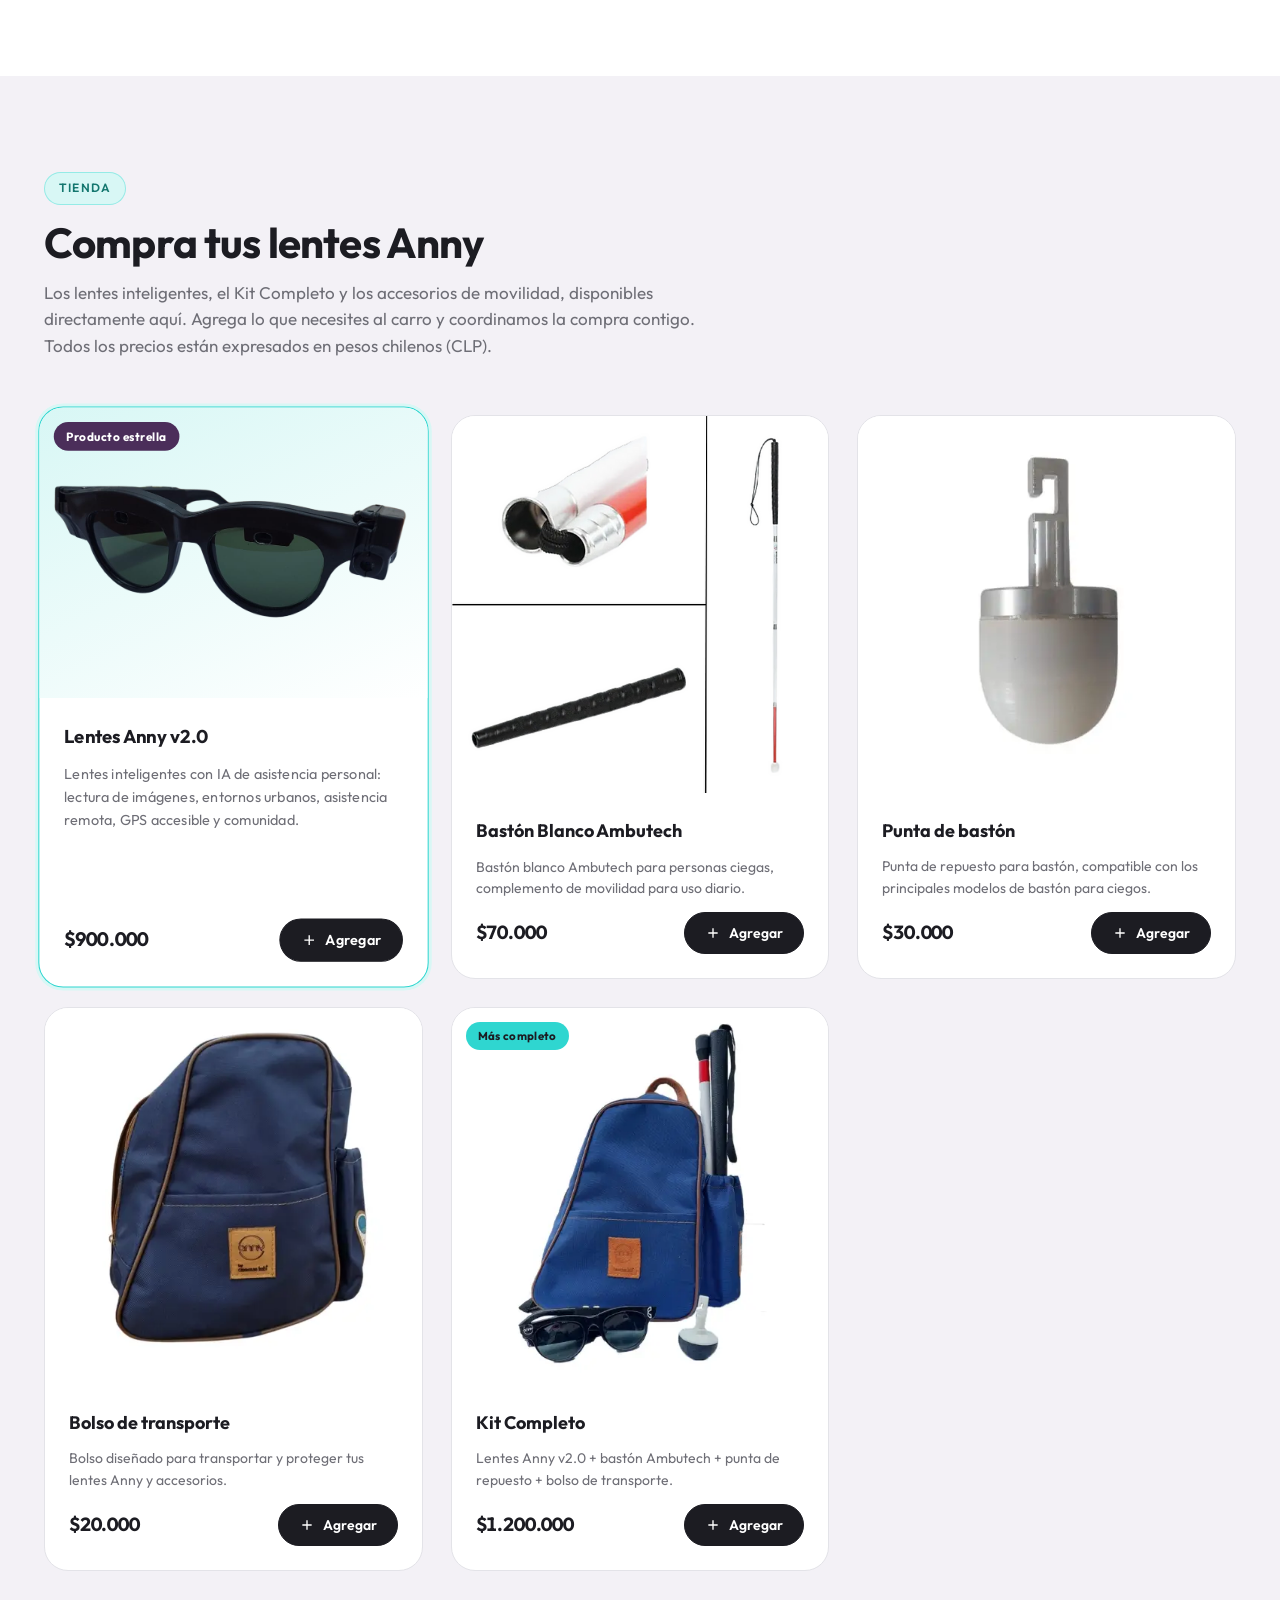
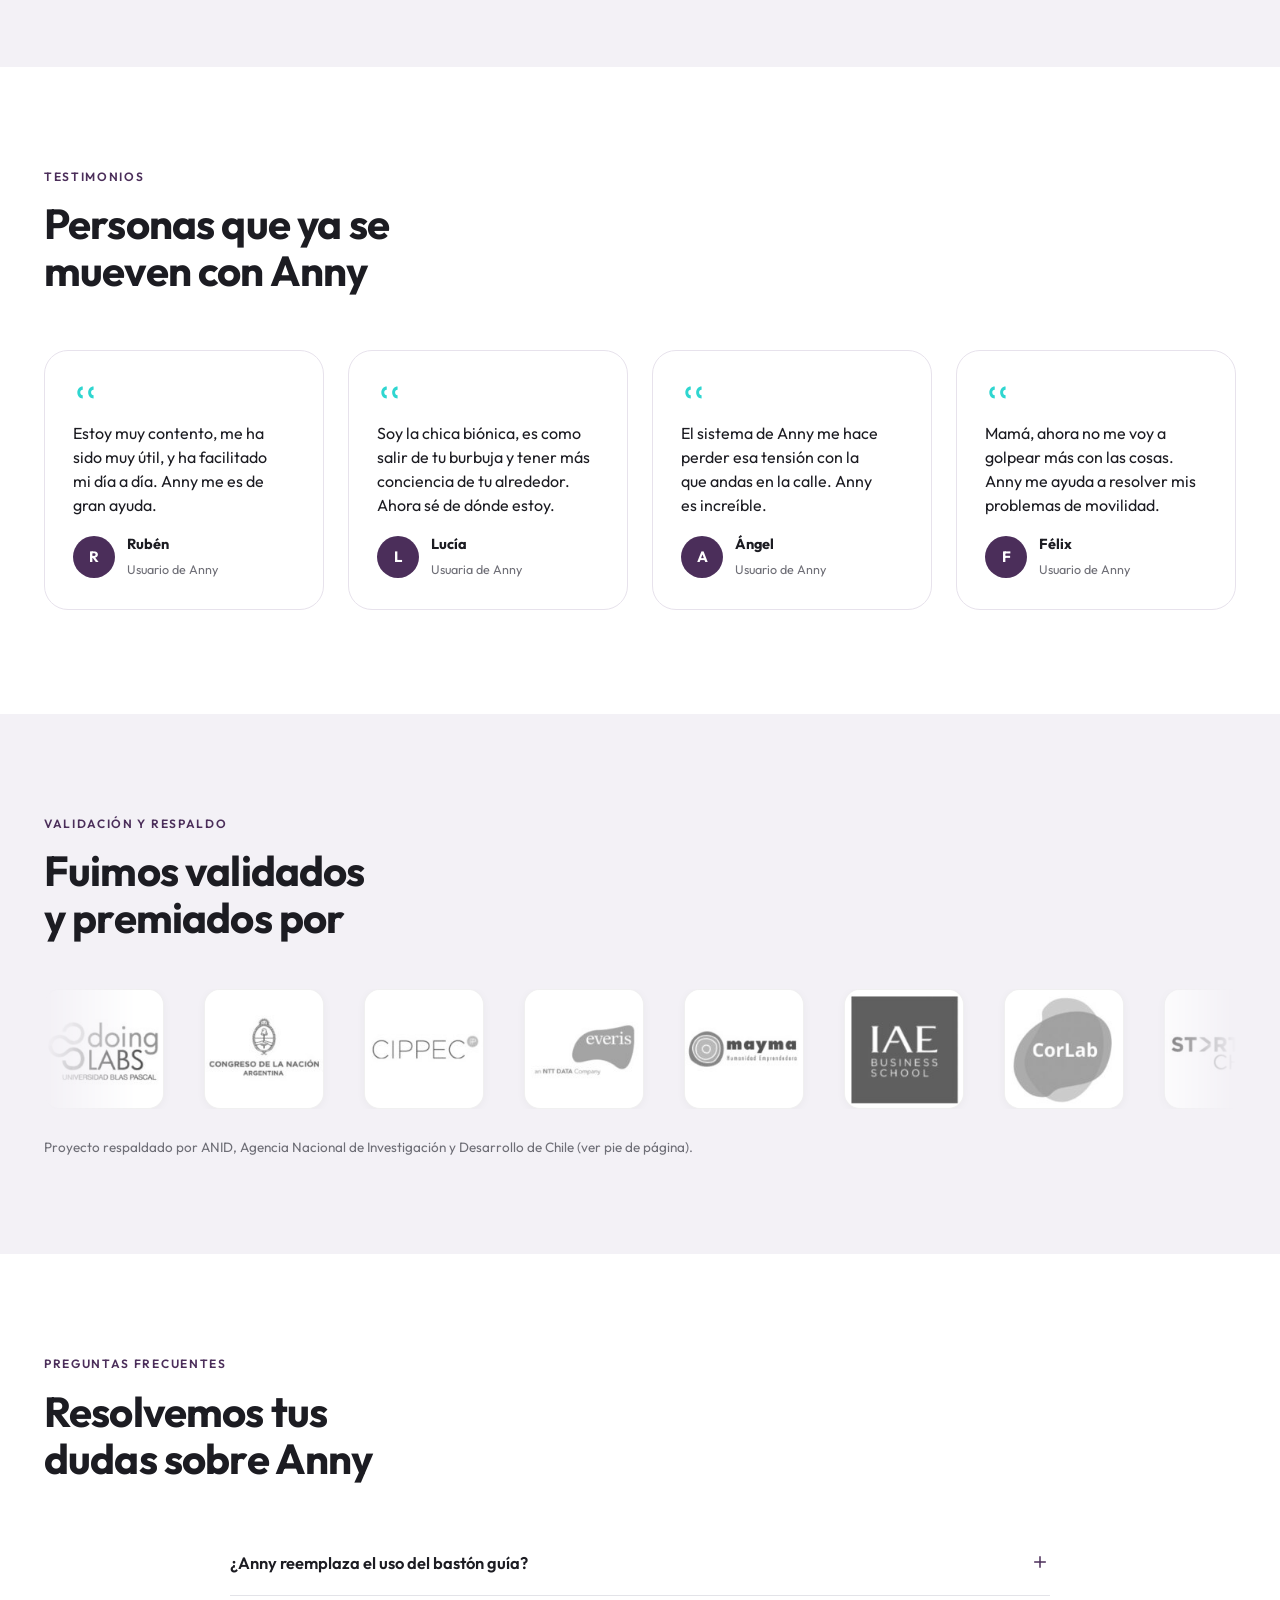
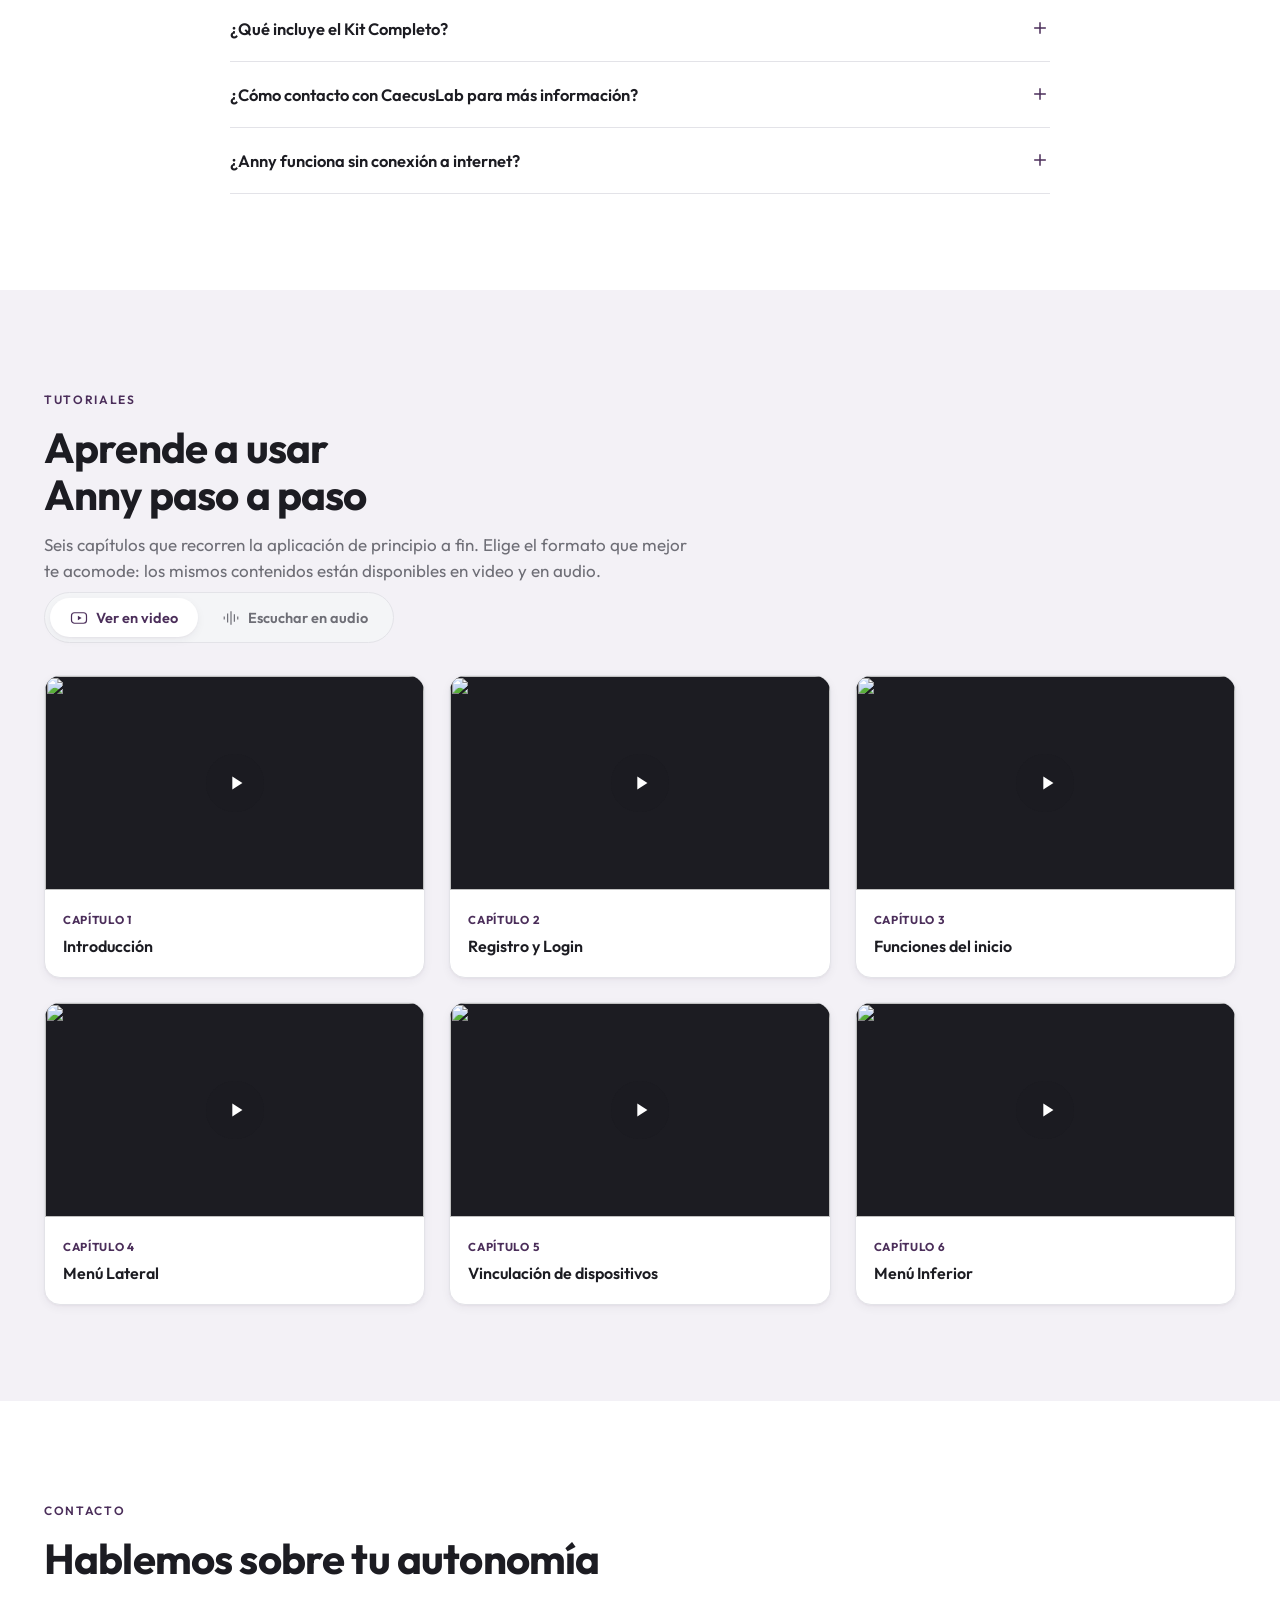
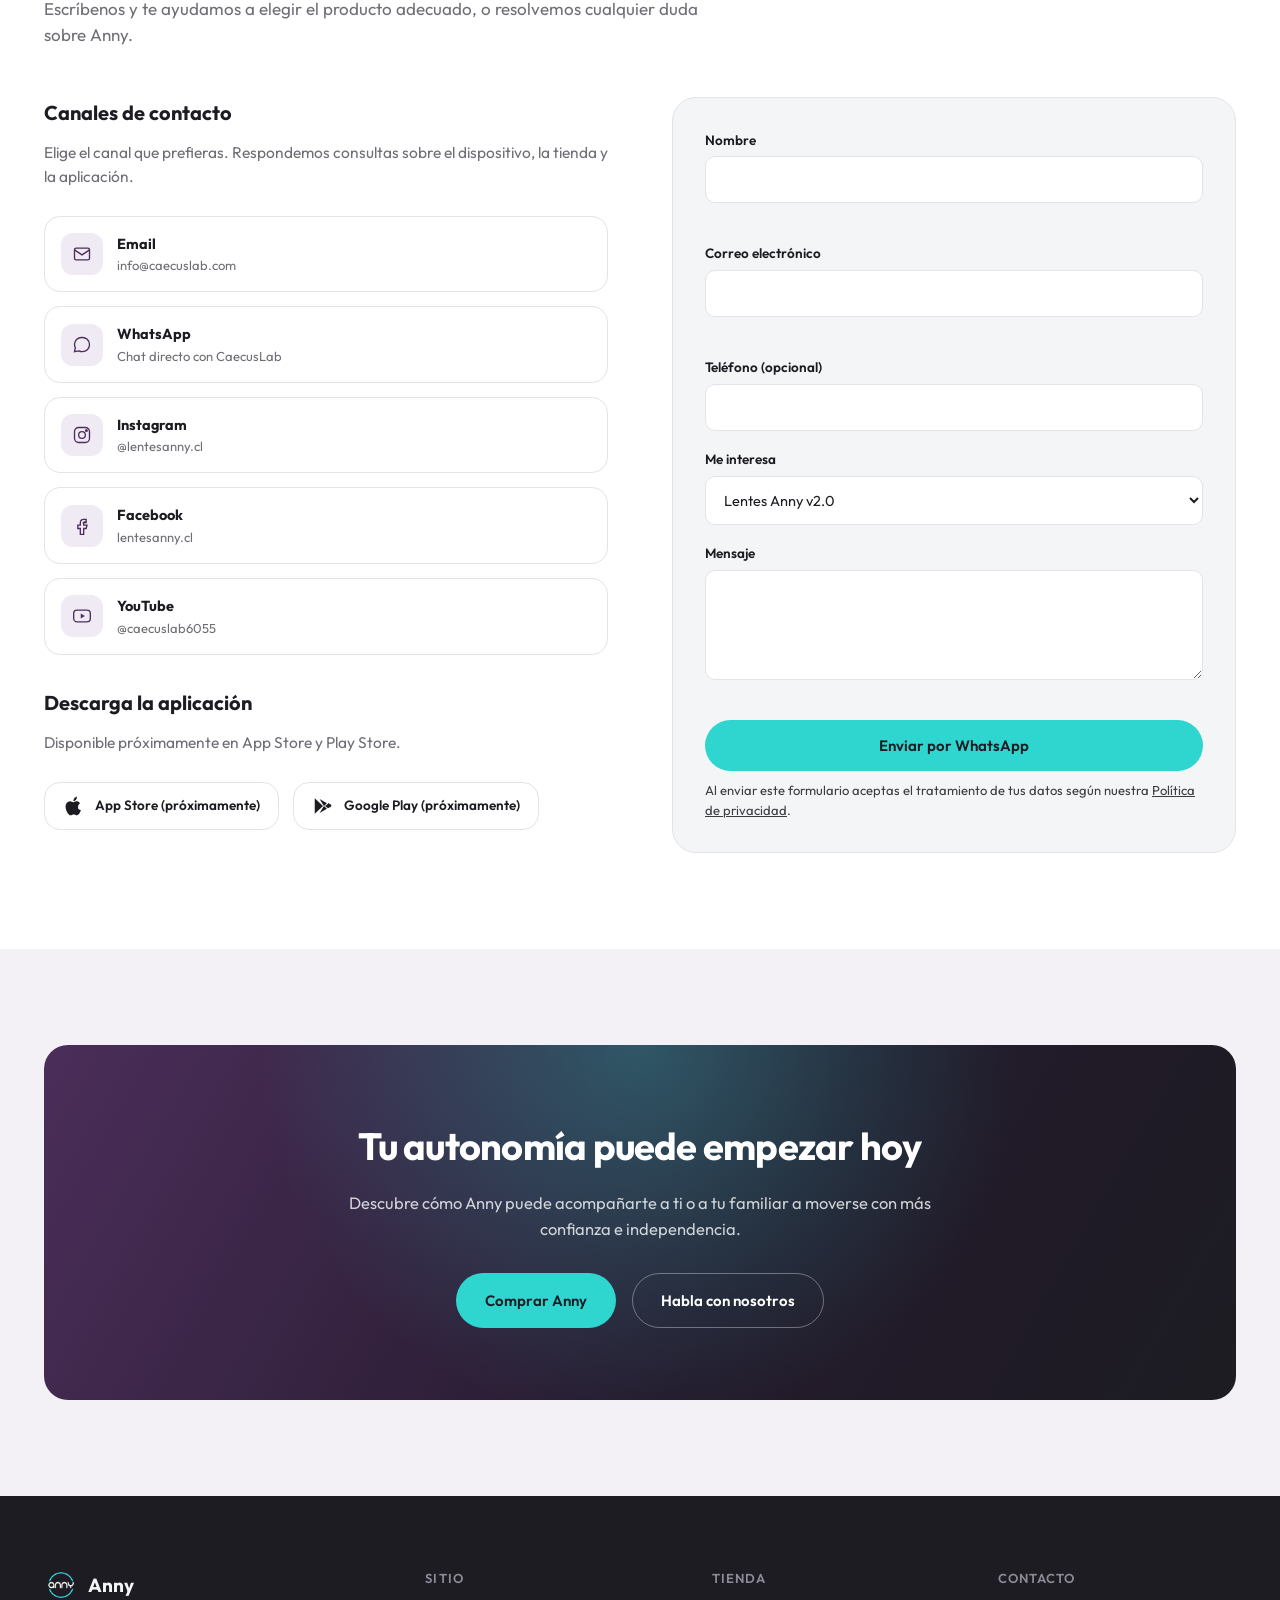
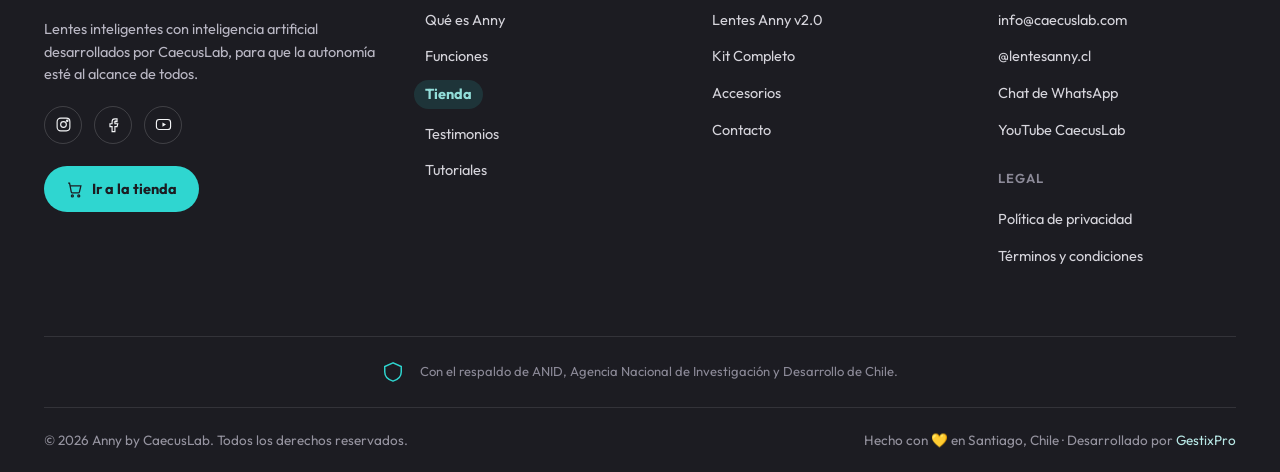
==== commit 1008cdd9: "SEO: og-image.jpg, sitemap, robots con bots de IA y llms.txt Co-Authored-By: Claude Opus 5.5 <norepl" ====
--- a/index.html
+++ b/index.html
@@ -11,17 +11,15 @@
 <meta property="og:title" content="Anny by CaecusLab — Autonomía al alcance">
 <meta property="og:description" content="Compra los lentes inteligentes Anny y sus accesorios. Inteligencia artificial que ayuda a personas con discapacidad visual a moverse con confianza e independencia.">
 <meta property="og:url" content="https://lentesanny.cl/">
+<meta property="og:image" content="https://lentesanny.cl/og-image.jpg">
+<meta property="og:image:width" content="1200">
+<meta property="og:image:height" content="630">
+<meta name="twitter:card" content="summary_large_image">
+<meta name="twitter:image" content="https://lentesanny.cl/og-image.jpg">
 <meta property="og:locale" content="es_CL">
 <meta property="og:site_name" content="Anny by CaecusLab">
-<meta property="og:image" content="https://lentesanny.cl/assets/img/og-anny.jpg">
-<meta property="og:image:width" content="1200">
-<meta property="og:image:height" content="630">
-<meta property="og:image:type" content="image/jpeg">
-<meta property="og:image:alt" content="Lentes inteligentes Anny sobre fondo violeta, con el texto Autonomía al alcance">
-<meta name="twitter:card" content="summary_large_image">
 <meta name="twitter:title" content="Anny by CaecusLab — Autonomía al alcance">
 <meta name="twitter:description" content="Lentes inteligentes con IA para personas con discapacidad visual. Movilidad, seguridad y comunidad.">
-<meta name="twitter:image" content="https://lentesanny.cl/assets/img/og-anny.jpg">
 <meta name="twitter:image:alt" content="Lentes inteligentes Anny sobre fondo violeta, con el texto Autonomía al alcance">
 <meta name="theme-color" content="#1C1C22">
 <link rel="icon" type="image/png" href="assets/img/anny_logotipo.png">
